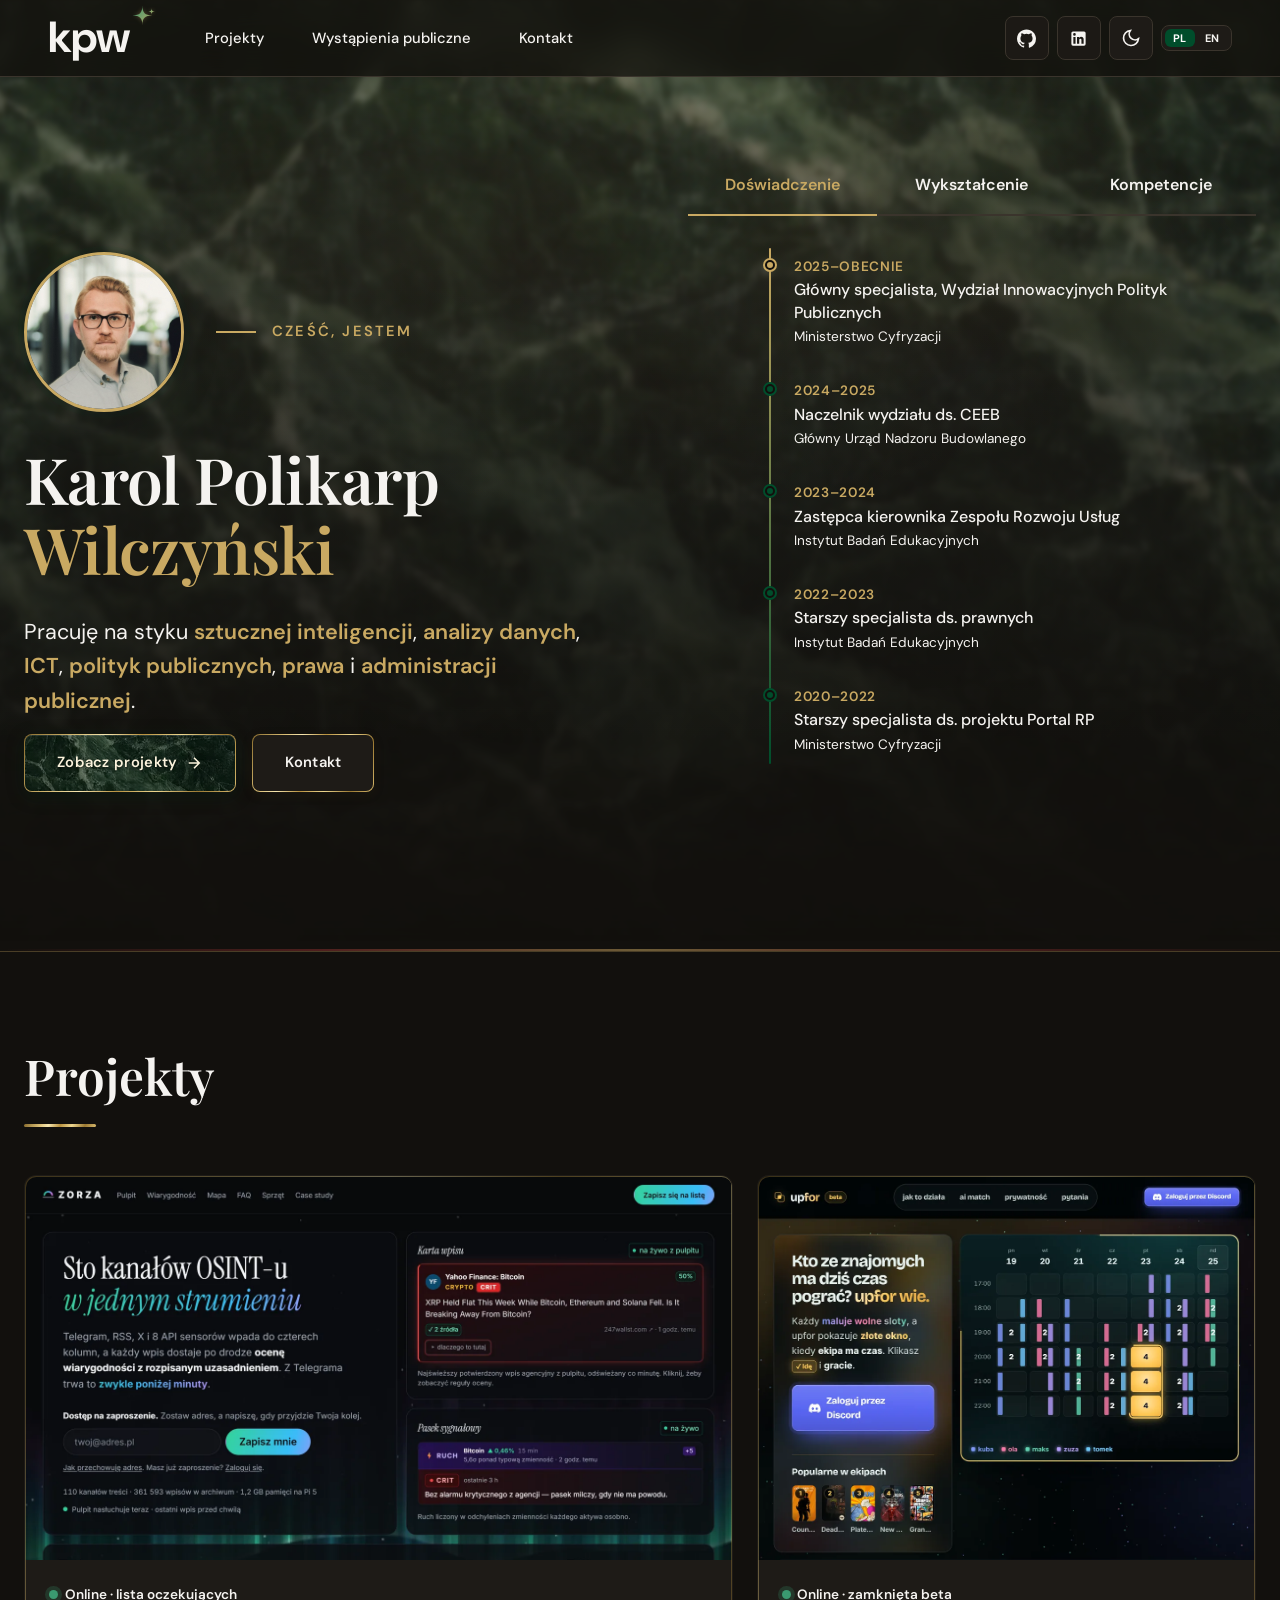
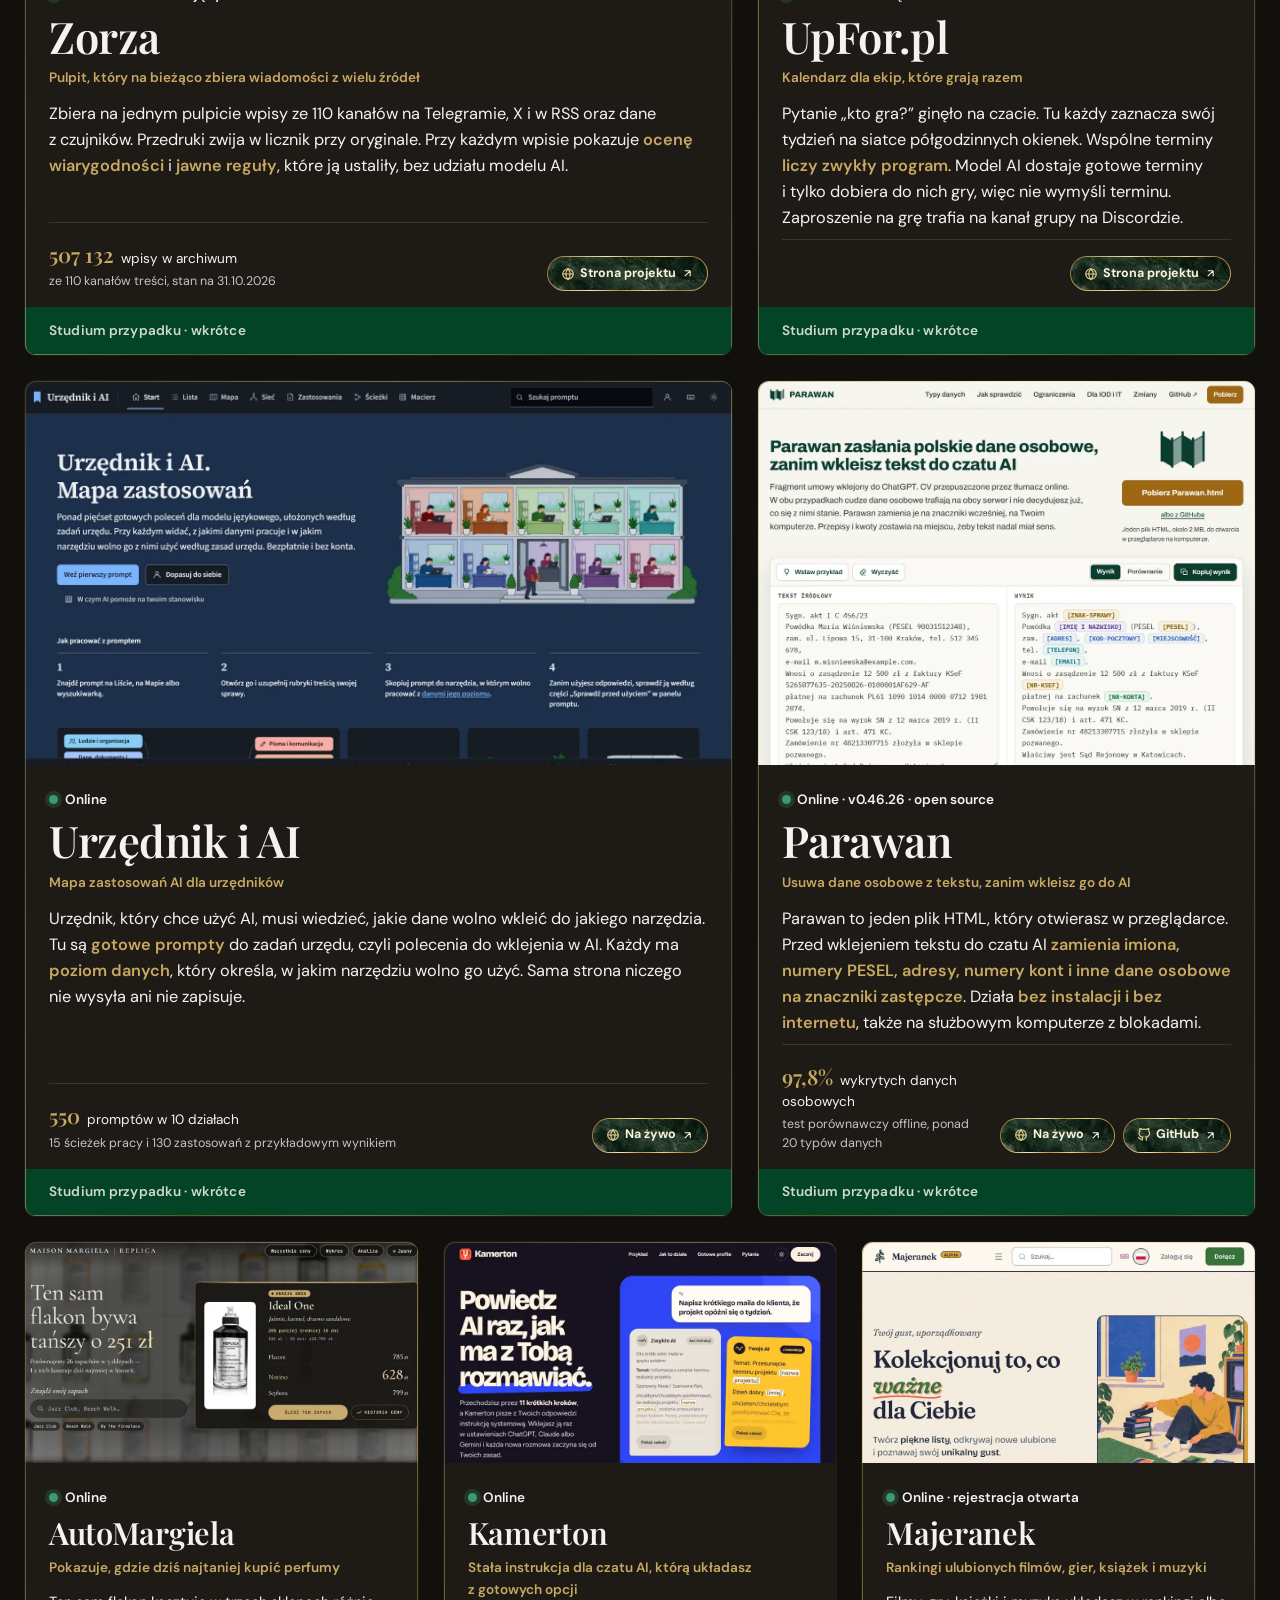
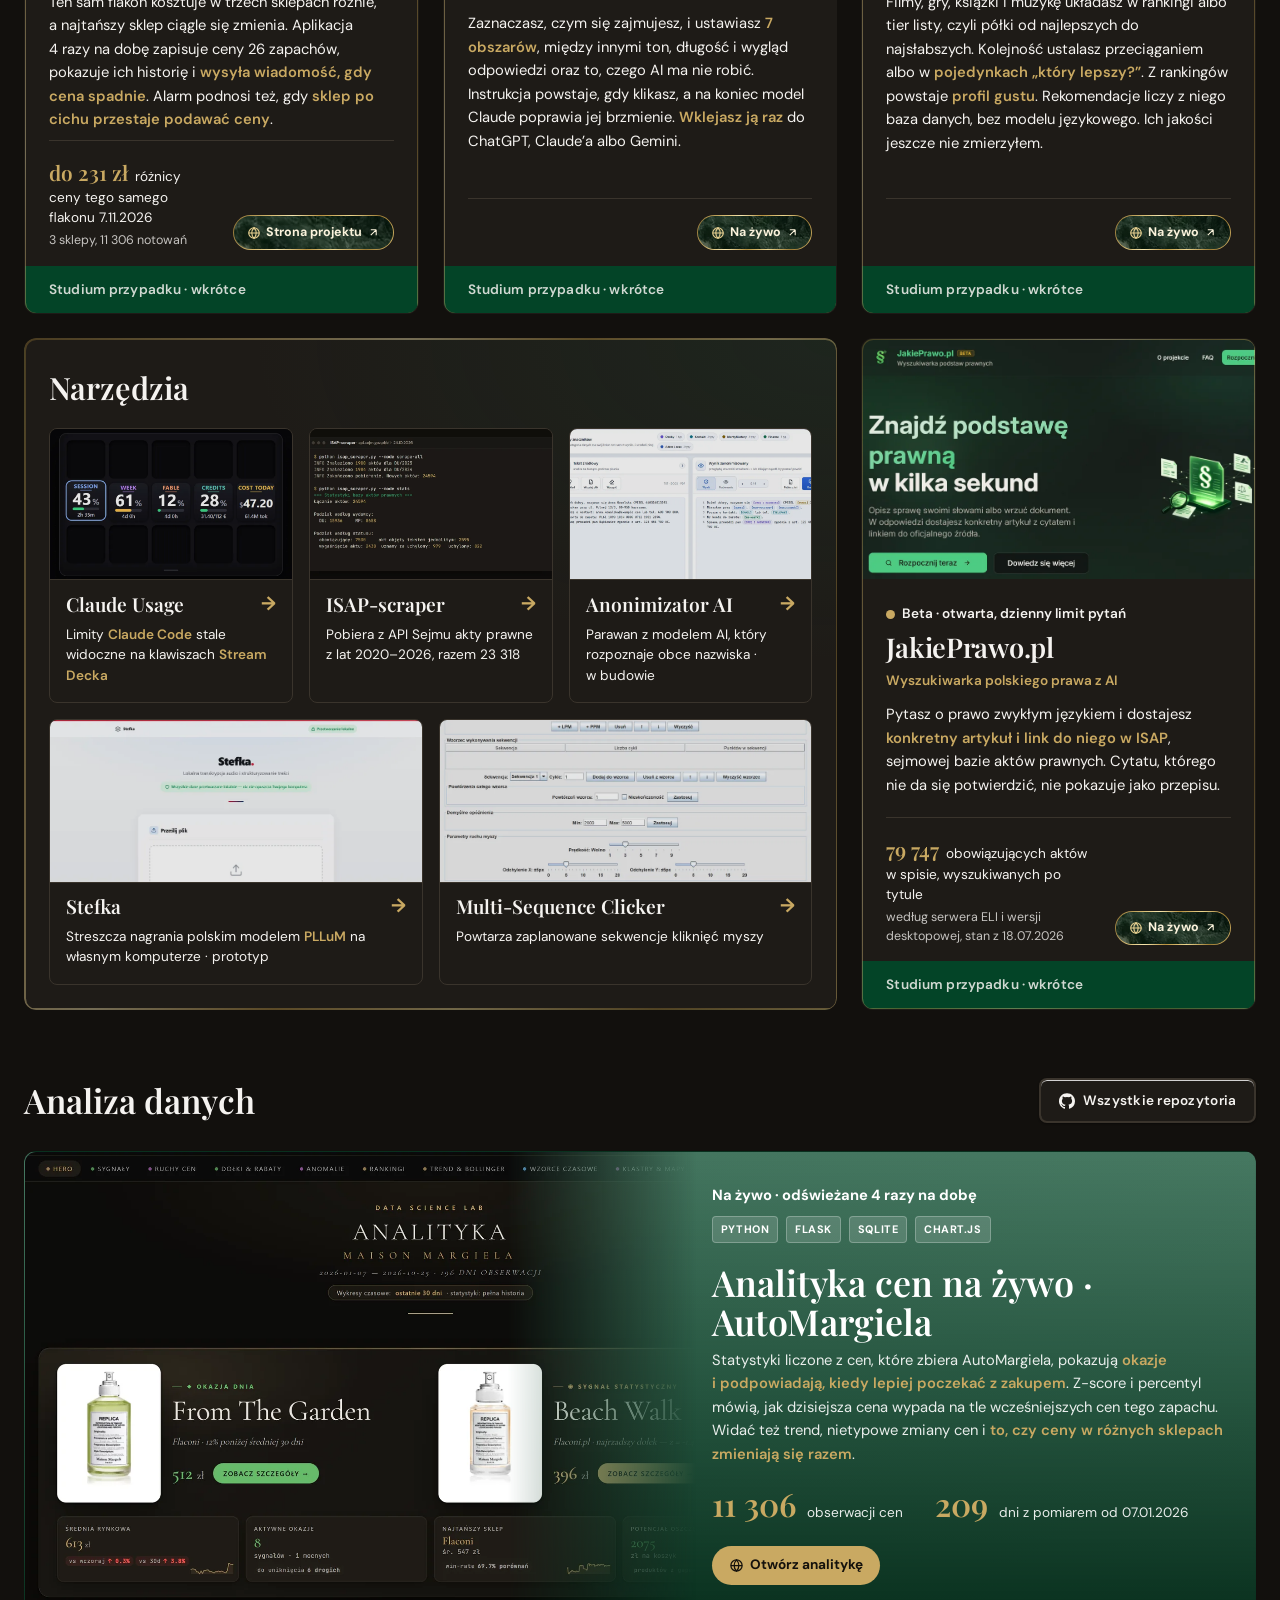
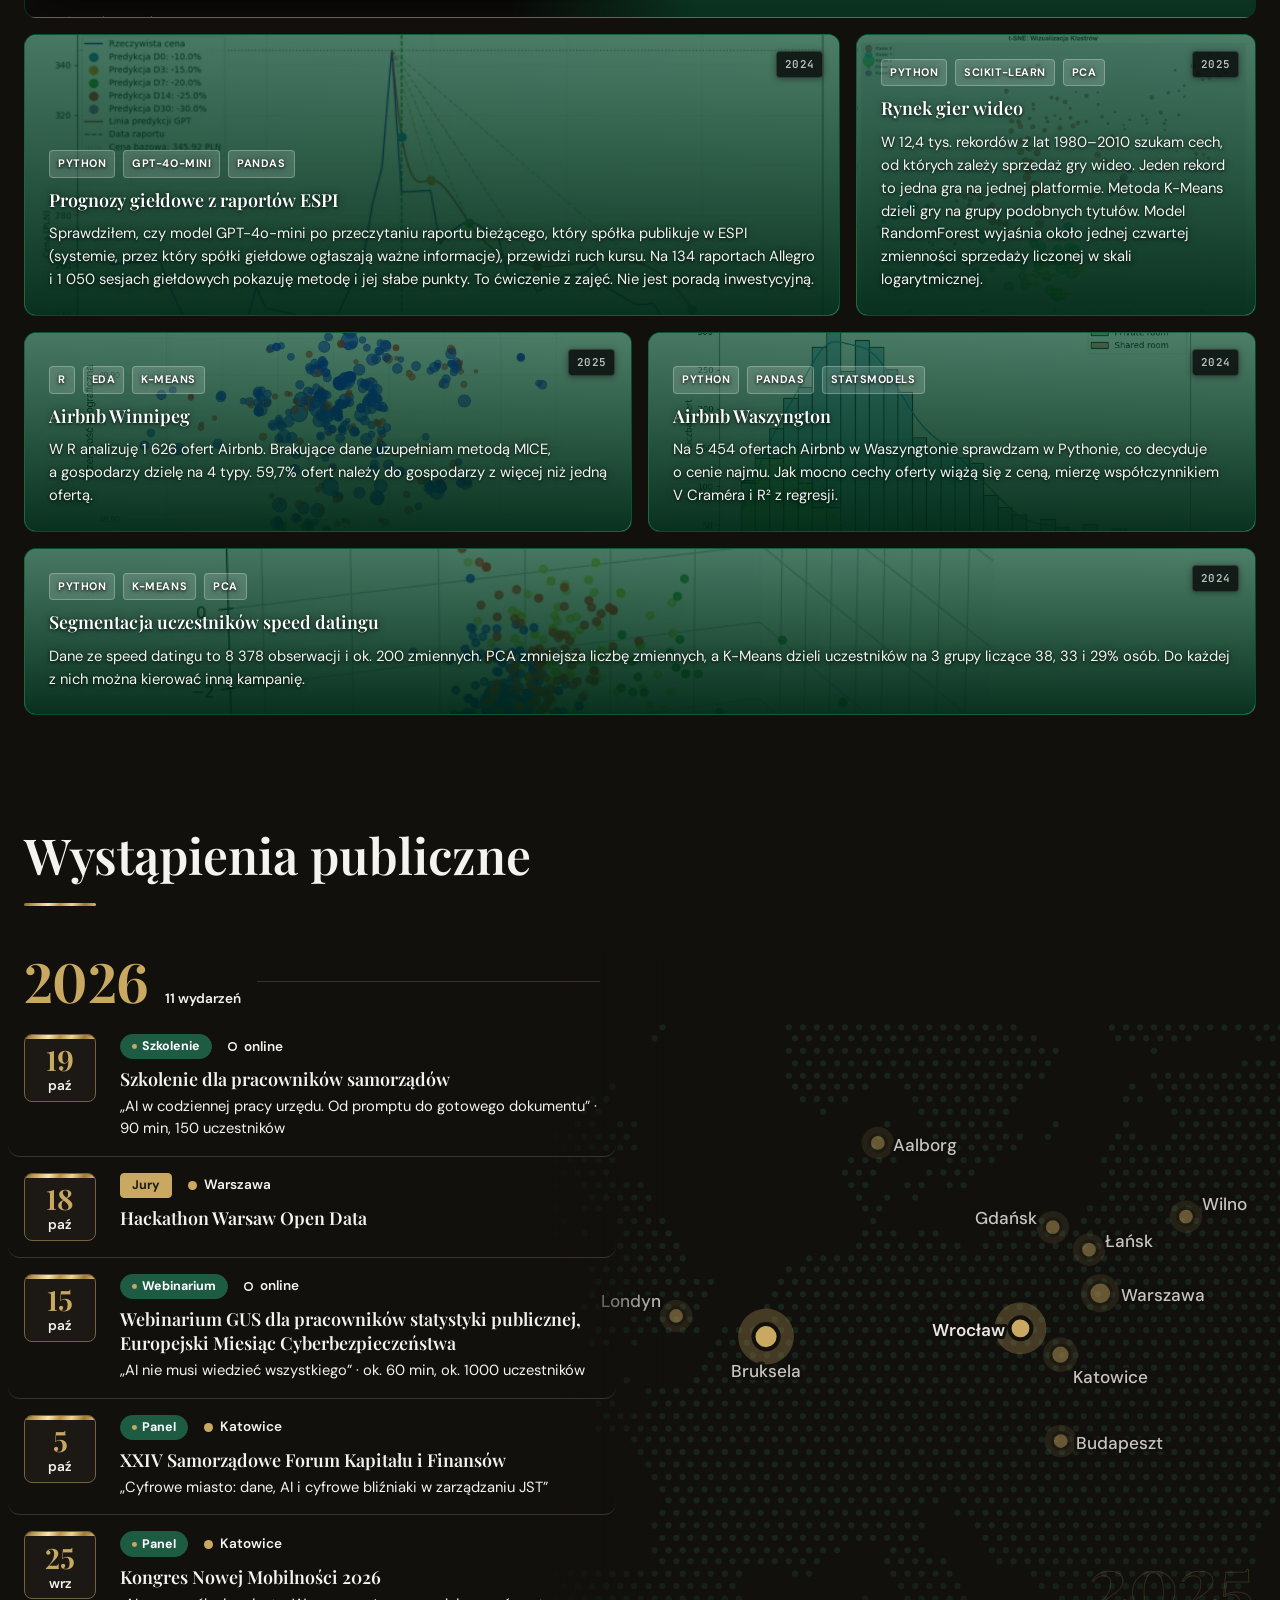
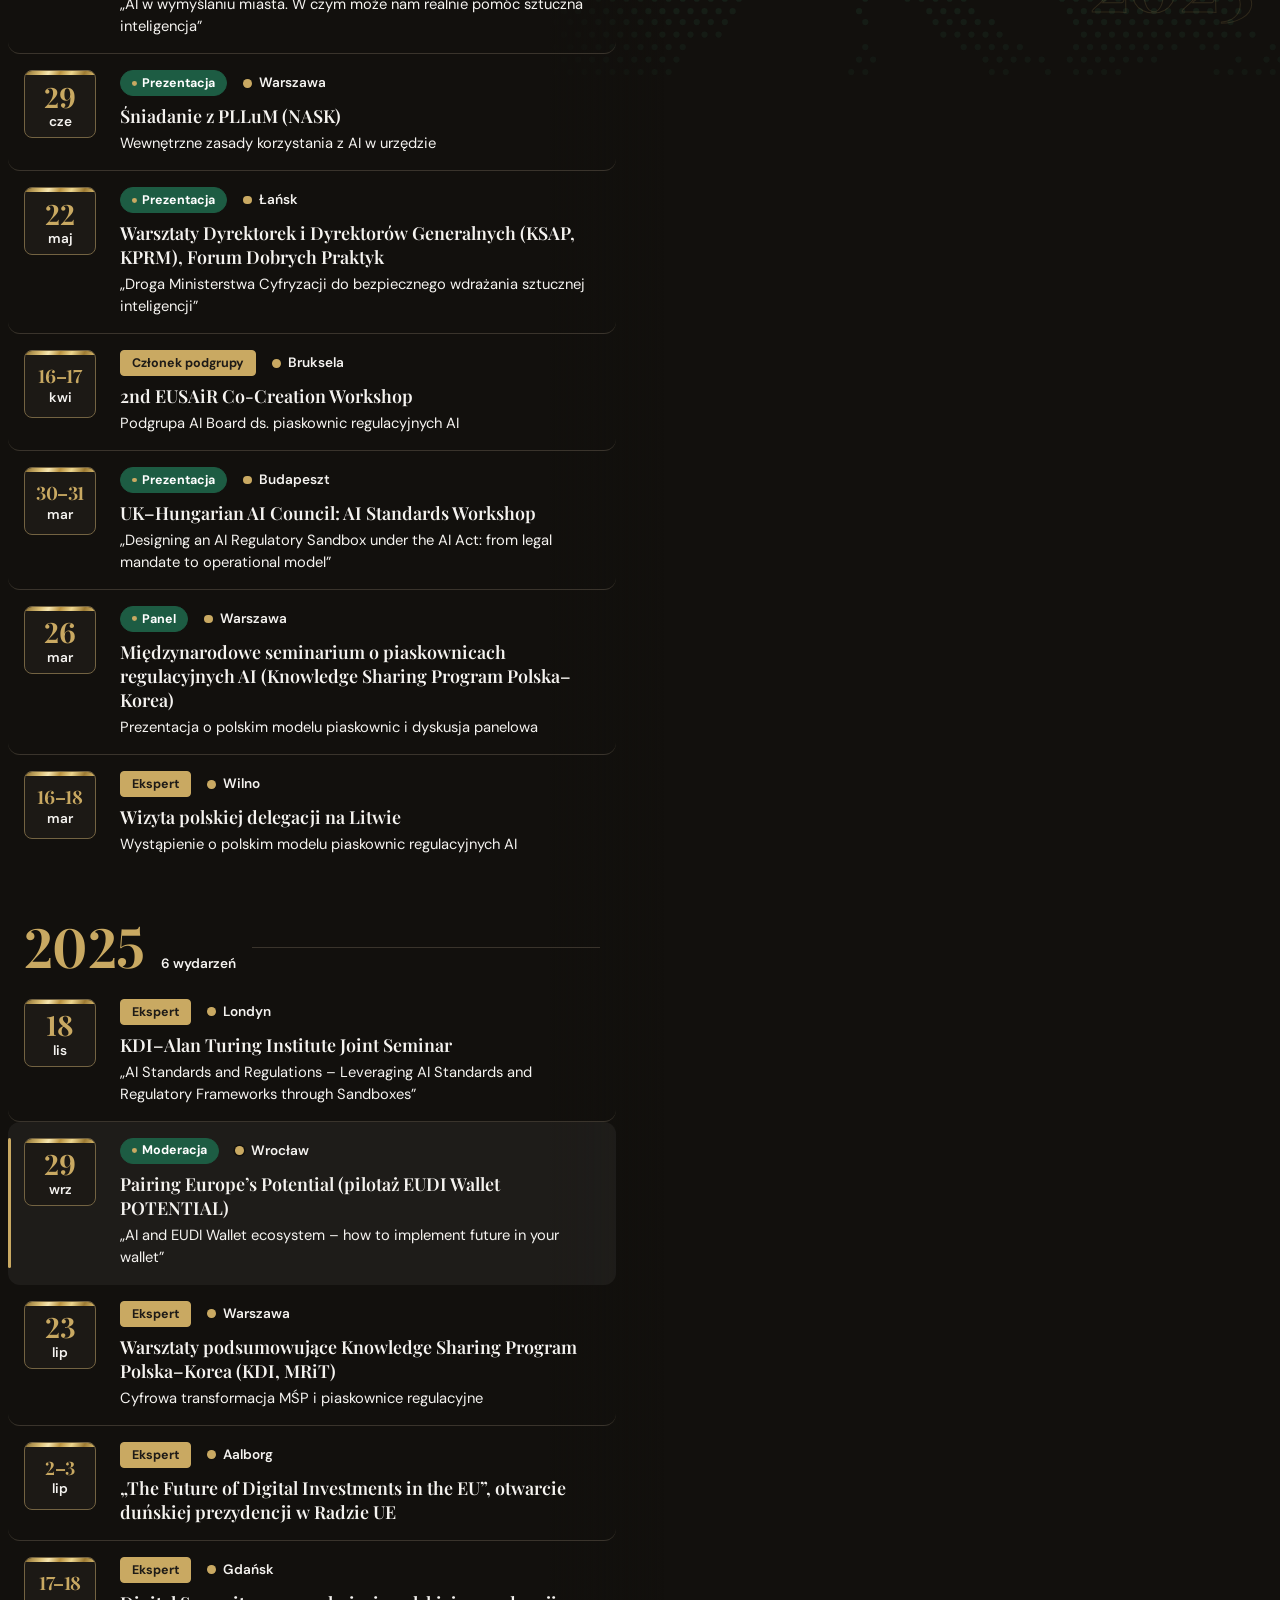
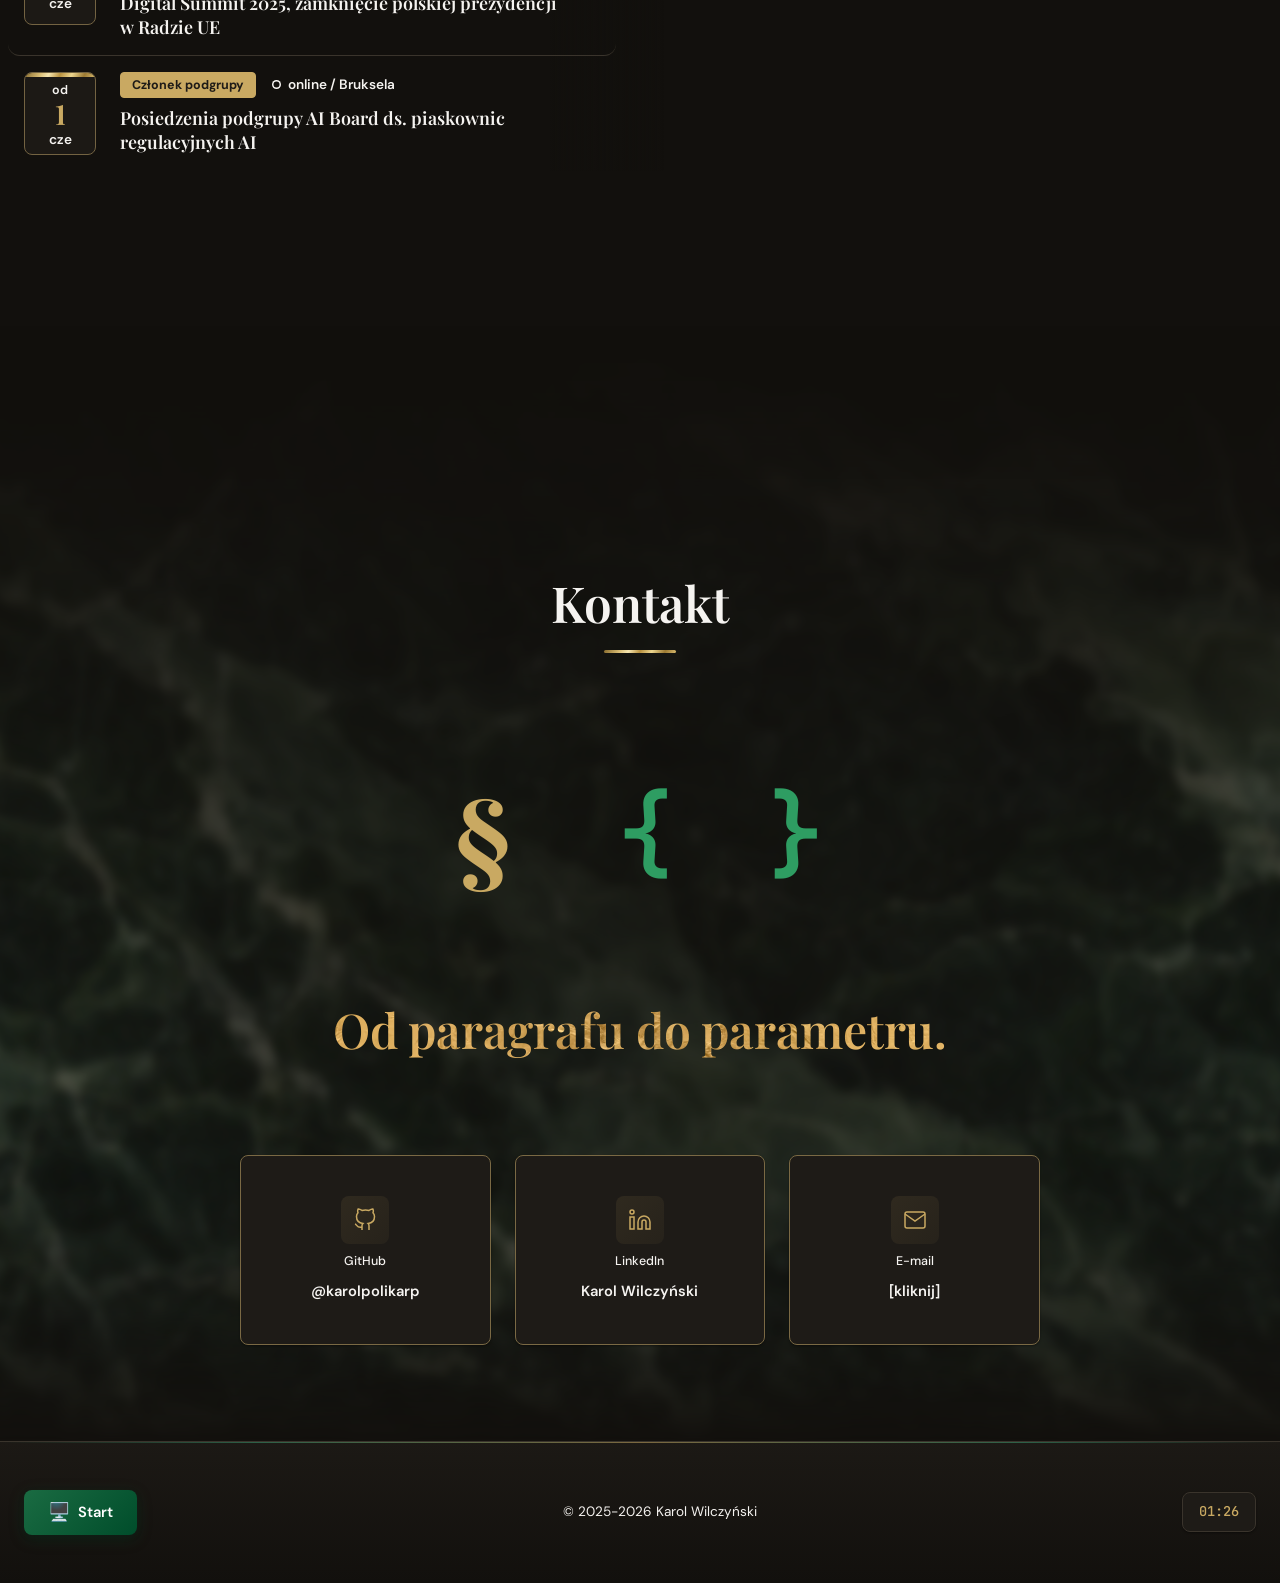
==== index.html @ 22917918 "feat(site): wariant Gmach 1 — Gmach z 28.10 przeniesiony na aktualną stronę; style.css?v=170 Co-Auth" ====
<!DOCTYPE html>
<html lang="pl" data-theme="dark">
<head>
    <meta charset="UTF-8">
    <meta name="viewport" content="width=device-width, initial-scale=1.0">
    <script>try{var t=localStorage.getItem('theme');if(t){document.documentElement.setAttribute('data-theme',t);}}catch(e){}</script>
    <title data-en="Karol Polikarp Wilczyński | AI, law and public administration">Karol Polikarp Wilczyński | AI, prawo i administracja publiczna</title>
    <meta name="description" content="Pracuję na styku AI, prawa i administracji publicznej. Buduję też narzędzia, np. wyszukiwarkę prawa z AI i Parawan, który usuwa dane osobowe z tekstu." data-en-content="I work where AI, law and public administration meet. I also build tools, such as a Polish law finder with AI and Parawan, which removes personal data from text.">

    <!-- SEO Meta Tags -->
    <meta name="author" content="Karol Polikarp Wilczyński">
    <meta name="keywords" content="AI Act, Python, Claude API, prawo, sztuczna inteligencja, piaskownice regulacyjne, administracja publiczna, technologia">
    <meta name="robots" content="index, follow, max-image-preview:large, max-snippet:-1, max-video-preview:-1">
    <link rel="canonical" href="https://karolwilczynski.com/">

    <!-- Open Graph / Facebook -->
    <meta property="og:type" content="website">
    <meta property="og:site_name" content="Karol Polikarp Wilczyński">
    <meta property="og:url" content="https://karolwilczynski.com/">
    <meta property="og:title" content="Karol Polikarp Wilczyński | AI, prawo i administracja publiczna">
    <meta property="og:description" content="Pracuję na styku AI, prawa i administracji publicznej. Buduję też narzędzia, np. wyszukiwarkę prawa z AI i Parawan, który usuwa dane osobowe z tekstu.">
    <meta property="og:image" content="https://karolwilczynski.com/assets/images/brand/og-card.jpg?v=2">
    <meta property="og:image:width" content="1200">
    <meta property="og:image:height" content="630">
    <meta property="og:image:alt" content="Karol Polikarp Wilczyński: AI, prawo i administracja publiczna">
    <meta property="og:locale" content="pl_PL">
    <meta property="og:locale:alternate" content="en_US">

    <!-- Twitter Card -->
    <meta name="twitter:card" content="summary_large_image">
    <meta name="twitter:url" content="https://karolwilczynski.com/">
    <meta name="twitter:title" content="Karol Polikarp Wilczyński | AI, prawo i administracja publiczna">
    <meta name="twitter:description" content="Pracuję na styku AI, prawa i administracji publicznej. Buduję też narzędzia, np. wyszukiwarkę prawa z AI i Parawan, który usuwa dane osobowe z tekstu.">
    <meta name="twitter:image" content="https://karolwilczynski.com/assets/images/brand/og-card.jpg?v=2">
    <meta name="twitter:image:alt" content="Karol Polikarp Wilczyński: AI, prawo i administracja publiczna">

    <!-- Favicon -->
    <link rel="icon" type="image/svg+xml" href="favicon.svg?v=3">
    <link rel="icon" type="image/png" sizes="32x32" href="favicon-32.png?v=3">
    <link rel="icon" type="image/png" sizes="16x16" href="favicon-16.png?v=3">
    <link rel="icon" href="favicon.ico?v=3" sizes="any">
    <link rel="apple-touch-icon" href="apple-touch-icon.png?v=3">
    <link rel="manifest" href="/manifest.webmanifest">

    <!-- Theme Color -->
    <meta name="theme-color" content="#004d2b">

    <!-- Privacy: trim referrer sent to external links (defense-in-depth) -->
    <meta name="referrer" content="strict-origin-when-cross-origin">

    <!-- Structured Data (JSON-LD) -->
    <script type="application/ld+json">
    {
        "@context": "https://schema.org",
        "@graph": [
            {
                "@type": "Person",
                "@id": "https://karolwilczynski.com/#person",
                "name": "Karol Polikarp Wilczyński",
                "url": "https://karolwilczynski.com",
                "image": "https://karolwilczynski.com/assets/images/karol-photo.jpg",
                "jobTitle": "Chief Specialist, Innovative Public Policies Division",
                "worksFor": {
                    "@type": "Organization",
                    "name": "Ministerstwo Cyfryzacji",
                    "url": "https://www.gov.pl/web/cyfryzacja"
                },
                "address": {
                    "@type": "PostalAddress",
                    "addressLocality": "Warszawa",
                    "addressCountry": "PL"
                },
                "nationality": { "@type": "Country", "name": "PL" },
                "knowsLanguage": ["pl", "en"],
                "knowsAbout": ["AI Act", "Python", "Artificial Intelligence", "Public Policy", "Public Administration", "Regulatory Sandboxes", "Legal Tech", "Data Anonymization"],
                "alumniOf": [
                    { "@type": "CollegeOrUniversity", "name": "Uniwersytet Warszawski", "url": "https://www.uw.edu.pl" },
                    { "@type": "CollegeOrUniversity", "name": "Polsko-Japońska Akademia Technik Komputerowych", "url": "https://www.pja.edu.pl" },
                    { "@type": "CollegeOrUniversity", "name": "Szkoła Główna Handlowa w Warszawie", "url": "https://www.sgh.waw.pl" }
                ],
                "sameAs": [
                    "https://www.linkedin.com/in/karolpwilczynski/",
                    "https://github.com/karolpolikarp"
                ]
            },
            {
                "@type": "WebSite",
                "@id": "https://karolwilczynski.com/#website",
                "url": "https://karolwilczynski.com/",
                "name": "Karol Polikarp Wilczyński",
                "description": "Pracuję na styku AI, prawa i administracji publicznej. Buduję też narzędzia, np. wyszukiwarkę prawa z AI i Parawan, który usuwa dane osobowe z tekstu.",
                "inLanguage": ["pl-PL", "en"],
                "publisher": { "@id": "https://karolwilczynski.com/#person" }
            },
            {
                "@type": "ProfilePage",
                "@id": "https://karolwilczynski.com/#webpage",
                "url": "https://karolwilczynski.com/",
                "name": "Karol Polikarp Wilczyński",
                "inLanguage": ["pl-PL", "en"],
                "isPartOf": { "@id": "https://karolwilczynski.com/#website" },
                "about": { "@id": "https://karolwilczynski.com/#person" },
                "mainEntity": { "@id": "https://karolwilczynski.com/#person" }
            }
        ]
    }
    </script>

    <!-- Fonts - async loading for faster first paint -->
    <link rel="preconnect" href="https://fonts.googleapis.com">
    <link rel="preconnect" href="https://fonts.gstatic.com" crossorigin>
    <link rel="preload" as="style" href="https://fonts.googleapis.com/css2?family=Playfair+Display:wght@400;600;700&family=DM+Sans:wght@400;500;600;700&family=JetBrains+Mono:wght@400;500;600&display=swap">
    <link href="https://fonts.googleapis.com/css2?family=Playfair+Display:wght@400;600;700&family=DM+Sans:wght@400;500;600;700&family=JetBrains+Mono:wght@400;500;600&display=swap" rel="stylesheet" media="print" onload="this.media='all'">
    <noscript><link href="https://fonts.googleapis.com/css2?family=Playfair+Display:wght@400;600;700&family=DM+Sans:wght@400;500;600;700&family=JetBrains+Mono:wght@400;500;600&display=swap" rel="stylesheet"></noscript>
    <link rel="stylesheet" href="style.css?v=170">
</head>
<body>
    <!-- Skip to main content link for accessibility -->
    <a href="#hero" class="skip-link">Przejdź do treści</a>


    <nav class="nav" aria-label="Główna nawigacja" data-en-aria="Main navigation">
        <div class="nav-container">
            <a href="#" class="nav-logo">
                <span class="logo-main">kpw<span class="logo-sparkle" aria-hidden="true"><svg viewBox="0 0 24 24" width="22" height="22" fill="none"><defs><linearGradient id="kpwSpark" x1="2" y1="2" x2="22" y2="22" gradientUnits="userSpaceOnUse"><stop class="kpw-stop-a" offset="0"/><stop class="kpw-stop-b" offset="1"/></linearGradient></defs><path class="logo-spark logo-spark-lg" d="M10.5 1.4C10.5 8.1 8.1 10.5 1.4 10.5C8.1 10.5 10.5 12.9 10.5 19.6C10.5 12.9 12.9 10.5 19.6 10.5C12.9 10.5 10.5 8.1 10.5 1.4Z"/><path class="logo-spark logo-spark-sm" d="M19 4C19 6.2 18.2 7 16 7C18.2 7 19 7.8 19 10C19 7.8 19.8 7 22 7C19.8 7 19 6.2 19 4Z"/></svg></span></span>
            </a>
            <ul class="nav-links" id="navLinks">
                <li><a href="#projekty">Projekty</a></li>
                <li><a href="#wystapienia" data-en="Public talks">Wystąpienia publiczne</a></li>
                <li><a href="#kontakt">Kontakt</a></li>
            </ul>
            <div class="nav-social">
                <a href="https://github.com/karolpolikarp" target="_blank" rel="noopener" class="nav-social-link" aria-label="GitHub">
                    <svg viewBox="0 0 24 24" width="19" height="19" fill="currentColor" aria-hidden="true"><path d="M12 .5C5.37.5 0 5.78 0 12.29c0 5.2 3.44 9.6 8.21 11.16.6.11.82-.25.82-.56 0-.28-.01-1.02-.02-2-3.34.71-4.04-1.58-4.04-1.58-.55-1.36-1.34-1.73-1.34-1.73-1.09-.73.08-.72.08-.72 1.2.08 1.84 1.21 1.84 1.21 1.07 1.8 2.81 1.28 3.5.98.11-.76.42-1.28.76-1.57-2.67-.3-5.47-1.31-5.47-5.84 0-1.29.47-2.34 1.24-3.17-.13-.3-.54-1.52.12-3.17 0 0 1.01-.32 3.3 1.21a11.6 11.6 0 0 1 6 0c2.29-1.53 3.3-1.21 3.3-1.21.66 1.65.25 2.87.12 3.17.77.83 1.24 1.88 1.24 3.17 0 4.54-2.81 5.54-5.49 5.83.43.37.81 1.1.81 2.22 0 1.6-.01 2.89-.01 3.28 0 .31.21.68.83.56A12.3 12.3 0 0 0 24 12.29C24 5.78 18.63.5 12 .5Z"/></svg>
                </a>
                <a href="https://linkedin.com/in/karolpwilczynski" target="_blank" rel="noopener" class="nav-social-link" aria-label="LinkedIn">
                    <svg viewBox="0 0 24 24" width="19" height="19" fill="currentColor" aria-hidden="true"><path d="M19 3a2 2 0 0 1 2 2v14a2 2 0 0 1-2 2H5a2 2 0 0 1-2-2V5a2 2 0 0 1 2-2h14m-.5 15.5v-5.3a3.26 3.26 0 0 0-3.26-3.26c-.85 0-1.84.52-2.32 1.3v-1.11h-2.79v8.37h2.79v-4.93c0-.77.62-1.4 1.39-1.4a1.4 1.4 0 0 1 1.4 1.4v4.93h2.78M6.88 8.56a1.68 1.68 0 0 0 1.68-1.68 1.68 1.68 0 0 0-1.68-1.69 1.69 1.69 0 0 0-1.69 1.69 1.68 1.68 0 0 0 1.69 1.68m1.39 9.94v-8.37H5.5v8.37h2.77z"/></svg>
                </a>
            </div>
            <button type="button" class="theme-toggle" id="themeToggle" aria-label="Przełącz motyw jasny/ciemny" data-en-aria="Toggle light/dark theme">
                <svg class="sun-icon" viewBox="0 0 24 24" fill="none" stroke="currentColor" stroke-width="2">
                    <circle cx="12" cy="12" r="5"/>
                    <line x1="12" y1="1" x2="12" y2="3"/>
                    <line x1="12" y1="21" x2="12" y2="23"/>
                    <line x1="4.22" y1="4.22" x2="5.64" y2="5.64"/>
                    <line x1="18.36" y1="18.36" x2="19.78" y2="19.78"/>
                    <line x1="1" y1="12" x2="3" y2="12"/>
                    <line x1="21" y1="12" x2="23" y2="12"/>
                    <line x1="4.22" y1="19.78" x2="5.64" y2="18.36"/>
                    <line x1="18.36" y1="5.64" x2="19.78" y2="4.22"/>
                </svg>
                <svg class="moon-icon" viewBox="0 0 24 24" fill="none" stroke="currentColor" stroke-width="2">
                    <path d="M21 12.79A9 9 0 1 1 11.21 3 7 7 0 0 0 21 12.79z"/>
                </svg>
            </button>
            <button type="button" class="lang-toggle" id="langToggle" aria-label="PL EN: switch to English">
                <span class="lang-label lang-pl">PL</span>
                <span class="lang-label lang-en">EN</span>
            </button>
            <button type="button" class="nav-toggle" aria-label="Menu" aria-expanded="false" aria-controls="navLinks">
                <span></span>
                <span></span>
            </button>
        </div>
        <div class="scroll-progress" aria-hidden="true"><span class="scroll-progress-bar"></span></div>
    </nav>

    <main>
        <!-- Hero Section -->
        <section id="hero" class="hero">
            <div class="hero-bg-decoration">
                <canvas id="heroParticles" class="particles-canvas" aria-hidden="true"></canvas>
            </div>
            <div class="container">
                <div class="hero-content">
                    <div class="hero-intro">
                        <div class="hero-avatar"><img src="assets/images/karol-photo.jpg" alt="Karol Polikarp Wilczyński" width="160" height="160" fetchpriority="high"></div>
                        <div class="hero-greeting">
                            <span class="greeting-line"></span>
                            <span class="greeting-text">Cześć, jestem</span>
                        </div>
                    </div>
                    <h1 class="hero-title">Karol Polikarp <span class="hero-surname">Wilczyński</span></h1>
                    <p class="hero-subtitle" data-en-html="I work at the intersection of &lt;span class=&quot;accent&quot;&gt;artificial intelligence&lt;/span&gt;, &lt;span class=&quot;accent&quot;&gt;data analysis&lt;/span&gt;, &lt;span class=&quot;accent&quot;&gt;ICT&lt;/span&gt;, &lt;span class=&quot;accent&quot;&gt;public policy&lt;/span&gt;, &lt;span class=&quot;accent&quot;&gt;law&lt;/span&gt; and &lt;span class=&quot;accent&quot;&gt;public administration&lt;/span&gt;.">
                        Pracuję na styku <span class="accent">sztucznej inteligencji</span>, <span class="accent">analizy danych</span>, <span class="accent">ICT</span>,
                        <span class="accent">polityk publicznych</span>, <span class="accent">prawa</span> i&nbsp;<span class="accent">administracji publicznej</span>.
                    </p>

                    <div class="hero-cta">
                        <a href="#projekty" class="btn btn-primary">
                            <span>Zobacz projekty</span>
                            <svg viewBox="0 0 24 24" fill="none" stroke="currentColor" stroke-width="2" width="18" height="18">
                                <path d="M5 12h14M12 5l7 7-7 7"/>
                            </svg>
                        </a>
                        <div class="hero-cta-actions">
                        <a href="#kontakt" class="btn btn-secondary">Kontakt</a>
                        <a href="https://github.com/karolpolikarp" target="_blank" rel="noopener" class="hero-social-link" aria-label="GitHub">
                            <svg viewBox="0 0 24 24" width="20" height="20" fill="currentColor" aria-hidden="true"><path d="M12 .5C5.37.5 0 5.78 0 12.29c0 5.2 3.44 9.6 8.21 11.16.6.11.82-.25.82-.56 0-.28-.01-1.02-.02-2-3.34.71-4.04-1.58-4.04-1.58-.55-1.36-1.34-1.73-1.34-1.73-1.09-.73.08-.72.08-.72 1.2.08 1.84 1.21 1.84 1.21 1.07 1.8 2.81 1.28 3.5.98.11-.76.42-1.28.76-1.57-2.67-.3-5.47-1.31-5.47-5.84 0-1.29.47-2.34 1.24-3.17-.13-.3-.54-1.52.12-3.17 0 0 1.01-.32 3.3 1.21a11.6 11.6 0 0 1 6 0c2.29-1.53 3.3-1.21 3.3-1.21.66 1.65.25 2.87.12 3.17.77.83 1.24 1.88 1.24 3.17 0 4.54-2.81 5.54-5.49 5.83.43.37.81 1.1.81 2.22 0 1.6-.01 2.89-.01 3.28 0 .31.21.68.83.56A12.3 12.3 0 0 0 24 12.29C24 5.78 18.63.5 12 .5Z"/></svg>
                        </a>
                        <a href="https://linkedin.com/in/karolpwilczynski" target="_blank" rel="noopener" class="hero-social-link" aria-label="LinkedIn">
                            <svg viewBox="0 0 24 24" width="20" height="20" fill="currentColor" aria-hidden="true"><path d="M19 3a2 2 0 0 1 2 2v14a2 2 0 0 1-2 2H5a2 2 0 0 1-2-2V5a2 2 0 0 1 2-2h14m-.5 15.5v-5.3a3.26 3.26 0 0 0-3.26-3.26c-.85 0-1.84.52-2.32 1.3v-1.11h-2.79v8.37h2.79v-4.93c0-.77.62-1.4 1.39-1.4a1.4 1.4 0 0 1 1.4 1.4v4.93h2.78M6.88 8.56a1.68 1.68 0 0 0 1.68-1.68 1.68 1.68 0 0 0-1.68-1.69 1.69 1.69 0 0 0-1.69 1.69 1.68 1.68 0 0 0 1.69 1.68m1.39 9.94v-8.37H5.5v8.37h2.77z"/></svg>
                        </a>
                        </div>
                    </div>
                </div>
                <div class="hero-visual">
                    <div class="hero-tabs-container">
                        <div class="hero-tabs" role="tablist">
                            <button type="button" id="tab-employment" class="hero-tab active" data-tab="employment" role="tab" aria-selected="true" aria-controls="panel-employment">Doświadczenie</button>
                            <button type="button" id="tab-education" class="hero-tab" data-tab="education" role="tab" aria-selected="false" aria-controls="panel-education">Wykształcenie</button>
                            <button type="button" id="tab-skills" class="hero-tab" data-tab="skills" role="tab" aria-selected="false" aria-controls="panel-skills">Kompetencje</button>
                        </div>
                        <div class="hero-tab-panels">
                            <div class="hero-tab-panel active" id="panel-employment" role="tabpanel" aria-labelledby="tab-employment" tabindex="0">
                                <ul class="employment-list">
                                    <li>
                                        <div class="emp-timeline-marker"></div>
                                        <div class="emp-content">
                                            <span class="emp-date">2025–obecnie</span>
                                            <span class="emp-title">Główny specjalista, Wydział Innowacyjnych Polityk Publicznych</span>
                                            <span class="emp-company">Ministerstwo Cyfryzacji</span>
                                        </div>
                                    </li>
                                    <li>
                                        <div class="emp-timeline-marker"></div>
                                        <div class="emp-content">
                                            <span class="emp-date">2024–2025</span>
                                            <span class="emp-title">Naczelnik wydziału ds. CEEB</span>
                                            <span class="emp-company">Główny Urząd Nadzoru Budowlanego</span>
                                        </div>
                                    </li>
                                    <li>
                                        <div class="emp-timeline-marker"></div>
                                        <div class="emp-content">
                                            <span class="emp-date">2023–2024</span>
                                            <span class="emp-title">Zastępca kierownika Zespołu Rozwoju Usług</span>
                                            <span class="emp-company">Instytut Badań Edukacyjnych</span>
                                        </div>
                                    </li>
                                    <li>
                                        <div class="emp-timeline-marker"></div>
                                        <div class="emp-content">
                                            <span class="emp-date">2022–2023</span>
                                            <span class="emp-title">Starszy specjalista ds. prawnych</span>
                                            <span class="emp-company">Instytut Badań Edukacyjnych</span>
                                        </div>
                                    </li>
                                    <li>
                                        <div class="emp-timeline-marker"></div>
                                        <div class="emp-content">
                                            <span class="emp-date">2020–2022</span>
                                            <span class="emp-title">Starszy specjalista ds. projektu Portal RP</span>
                                            <span class="emp-company">Ministerstwo Cyfryzacji</span>
                                        </div>
                                    </li>
                                </ul>
                            </div>
                            <div class="hero-tab-panel" id="panel-education" role="tabpanel" aria-labelledby="tab-education" tabindex="0">
                                <ul class="education-list">
                                    <li>
                                        <div class="edu-timeline-marker"></div>
                                        <div class="edu-content">
                                            <span class="edu-date">2024–2025</span>
                                            <span class="edu-title">Big Data: inżynieria dużych zbiorów danych</span>
                                            <span class="edu-school">Polsko-Japońska Akademia Technik Komputerowych</span>
                                        </div>
                                    </li>
                                    <li>
                                        <div class="edu-timeline-marker"></div>
                                        <div class="edu-content">
                                            <span class="edu-date">2024–2025</span>
                                            <span class="edu-title">Sztuczna Inteligencja w Biznesie i Sektorze Publicznym</span>
                                            <span class="edu-school">Szkoła Główna Handlowa w Warszawie</span>
                                        </div>
                                    </li>
                                    <li>
                                        <div class="edu-timeline-marker"></div>
                                        <div class="edu-content">
                                            <span class="edu-date">2023–2024</span>
                                            <span class="edu-title">Programista Python sztucznej inteligencji</span>
                                            <span class="edu-school">Polsko-Japońska Akademia Technik Komputerowych</span>
                                        </div>
                                    </li>
                                    <li>
                                        <div class="edu-timeline-marker"></div>
                                        <div class="edu-content">
                                            <span class="edu-date">2022–2023</span>
                                            <span class="edu-title">Systemy informatyczne, aplikacje i bazy danych</span>
                                            <span class="edu-school">Polsko-Japońska Akademia Technik Komputerowych</span>
                                        </div>
                                    </li>
                                    <li>
                                        <div class="edu-timeline-marker"></div>
                                        <div class="edu-content">
                                            <span class="edu-date">2013–2018</span>
                                            <span class="edu-title">Prawo</span>
                                            <span class="edu-school">Uniwersytet Warszawski</span>
                                        </div>
                                    </li>
                                </ul>
                            </div>
                            <div class="hero-tab-panel" id="panel-skills" role="tabpanel" aria-labelledby="tab-skills" tabindex="0">
                                <div class="skills-rows">
                                    <div class="skills-row"><p class="skills-row-label" data-en="Law">Prawo</p><div class="skills-row-chips"><span class="k" data-en="AI Act">AI Act</span><span class="k" data-en="AI regulatory sandboxes">Piaskownice regulacyjne AI</span><span data-en="Public policy">Polityki publiczne</span><span data-en="GDPR">RODO</span><span data-en="Public procurement">Zamówienia publiczne</span><span data-en="Civil law">Prawo cywilne</span></div></div>
                                    <div class="skills-row"><p class="skills-row-label" data-en="AI &amp; data science">AI i data science</p><div class="skills-row-chips"><span class="k">AI Governance</span><span class="k">RAG</span><span class="k">Agentic AI</span><span>LLM</span><span>NLP</span><span>Deep Learning</span><span>ML</span><span class="k">Python</span><span>pandas</span><span>scikit-learn</span><span>Keras</span><span>TensorFlow</span><span class="k">Claude API</span><span>OpenAI API</span><span>MCP</span></div></div>
                                    <div class="skills-row"><p class="skills-row-label" data-en="Development">Programowanie</p><div class="skills-row-chips"><span class="k">React</span><span>Next.js</span><span class="k">TypeScript</span><span>Fastify</span><span>tRPC</span><span>Playwright</span><span>Supabase</span><span>Neon</span><span>SQL</span><span>Vercel</span><span>Cloudflare</span><span>Java</span></div></div>
                                    <div class="skills-row"><p class="skills-row-label" data-en="Certificates">Certyfikaty</p><ul class="skills-certs"><li>AI_devs 4: Builders</li><li>AI_devs 3: Agents</li><li>AI_devs 2</li><li>NVIDIA Deep Learning</li><li>Java Developer Plus</li><li>ITIL® 4 Foundation</li></ul></div>
                                </div>
                            </div>
                        </div>
                    </div>
                </div>
            </div>
        </section>

        <div class="section-divider"></div>

        <!-- Projects Section -->
        <section id="projekty" class="projects s1-section" aria-labelledby="projekty-heading">
            <div class="container">
                <header class="s1-head">
                    <h2 class="s1-title" id="projekty-heading" data-en="Projects">Projekty</h2>
                </header>
            </div>

            <!-- Gablota: every project once, the case study inside its tile -->
            <div class="gablota" id="studia">
                <div class="gablota-inner">

                    <div class="gablota-grid">

                        <article class="g-tile g-tile--xl g-zorza">
                            <a class="g-main" href="https://zorza.karolwilczynski.com" target="_blank" rel="noopener" aria-label="Zorza: strona projektu (nowa karta)" data-en-aria="Zorza: project site (new tab)"></a>
                            <div class="g-shot" data-video="assets/videos/zorza.mp4"><img src="assets/images/shots/zorza.webp" width="1440" height="810" alt="Zrzut ekranu: pulpit Zorzy" data-en-alt="Screenshot: the Zorza dashboard" loading="lazy"></div>
                            <div class="g-cap">
                                <p class="g-status g-status--live"><span class="g-status-dot" aria-hidden="true"></span><span data-en="Online · waitlist">Online · lista oczekujących</span></p>
                                <h4 class="g-name">Zorza</h4>
                                <p class="g-kind" data-en="A desk that collects news from many sources as it comes in">Pulpit, który na bieżąco zbiera wiadomości z&nbsp;wielu źródeł</p>
                                <p class="g-desc" data-en-html="It gathers posts from 110 channels on Telegram, X and RSS, plus sensor data, on one desk. Reposts fold into a counter next to the original. Every item shows &lt;strong class=&quot;g-hl&quot;&gt;a credibility score&lt;/strong&gt; and &lt;strong class=&quot;g-hl&quot;&gt;the open rules&lt;/strong&gt; that set it, without an AI model.">Zbiera na jednym pulpicie wpisy ze 110 kanałów na Telegramie, X i&nbsp;w&nbsp;RSS oraz dane z&nbsp;czujników. Przedruki zwija w&nbsp;licznik przy oryginale. Przy każdym wpisie pokazuje <strong class="g-hl">ocenę wiarygodności</strong> i&nbsp;<strong class="g-hl">jawne reguły</strong>, które ją ustaliły, bez udziału modelu AI.</p>
                                <div class="g-foot">
                                    <p class="g-num"><span class="g-num-v" data-en="507,132">507&nbsp;132</span> <span class="g-num-k" data-en="items in the archive">wpisy w&nbsp;archiwum</span> <span class="g-num-d" data-en="from 110 content channels, as of 31 Oct 2026">ze 110 kanałów treści, stan na 31.10.2026</span></p>
                                    <span class="g-links"><a class="g-ext" href="https://zorza.karolwilczynski.com" target="_blank" rel="noopener"><svg class="g-ext-ico" viewBox="0 0 24 24" fill="none" stroke="currentColor" stroke-width="2" aria-hidden="true"><circle cx="12" cy="12" r="9"/><path d="M3 12h18M12 3c2.5 2.6 3.8 5.6 3.8 9s-1.3 6.4-3.8 9c-2.5-2.6-3.8-5.6-3.8-9s1.3-6.4 3.8-9z"/></svg><span data-en="Project page">Strona projektu</span><svg viewBox="0 0 24 24" fill="none" stroke="currentColor" stroke-width="2" aria-hidden="true"><path d="M7 17L17 7M17 7H7M17 7V17"/></svg></a></span>
                                </div>
                            </div>
                            <span class="g-read g-read--soon"><span data-en="Case study · coming soon">Studium przypadku · wkrótce</span></span>
                        </article>
                        <article class="g-tile g-tile--xl g-upfor">
                            <a class="g-main" href="https://upfor.pl" target="_blank" rel="noopener" aria-label="UpFor.pl: strona projektu (nowa karta)" data-en-aria="UpFor.pl: project site (new tab)"></a>
                            <div class="g-shot" data-video="assets/videos/upfor.mp4"><img src="assets/images/shots/upfor.webp" width="1120" height="882" alt="Zrzut ekranu: UpFor.pl" data-en-alt="Screenshot: UpFor.pl" loading="lazy"></div>
                            <div class="g-cap">
                                <p class="g-status g-status--live"><span class="g-status-dot" aria-hidden="true"></span><span data-en="Online · closed beta">Online · zamknięta beta</span></p>
                                <h4 class="g-name">UpFor.pl</h4>
                                <p class="g-kind" data-en="A calendar for crews who play together">Kalendarz dla ekip, które grają razem</p>
                                <p class="g-desc" data-en-html="“Who’s playing?” got lost in the chat. Here everyone marks their week on a grid of half-hour slots. A simple program &lt;strong class=&quot;g-hl&quot;&gt;finds the times when everyone is free&lt;/strong&gt;. The AI model gets those times and only suggests games for them, so it cannot invent a time. The game invite is posted in the group’s Discord channel.">Pytanie „kto gra?” ginęło na czacie. Tu każdy zaznacza swój tydzień na siatce półgodzinnych okienek. Wspólne terminy <strong class="g-hl">liczy zwykły program</strong>. Model AI dostaje gotowe terminy i&nbsp;tylko dobiera do nich gry, więc nie wymyśli terminu. Zaproszenie na grę trafia na kanał grupy na Discordzie.</p>
                                <div class="g-foot">
                                    <span class="g-links"><a class="g-ext" href="https://upfor.pl" target="_blank" rel="noopener"><svg class="g-ext-ico" viewBox="0 0 24 24" fill="none" stroke="currentColor" stroke-width="2" aria-hidden="true"><circle cx="12" cy="12" r="9"/><path d="M3 12h18M12 3c2.5 2.6 3.8 5.6 3.8 9s-1.3 6.4-3.8 9c-2.5-2.6-3.8-5.6-3.8-9s1.3-6.4 3.8-9z"/></svg><span data-en="Project page">Strona projektu</span><svg viewBox="0 0 24 24" fill="none" stroke="currentColor" stroke-width="2" aria-hidden="true"><path d="M7 17L17 7M17 7H7M17 7V17"/></svg></a></span>
                                </div>
                            </div>
                            <span class="g-read g-read--soon"><span data-en="Case study · coming soon">Studium przypadku · wkrótce</span></span>
                        </article>
                        <article class="g-tile g-tile--xl g-urzednik">
                            <a class="g-main" href="https://promptyurzednika.karolwilczynski.com/" target="_blank" rel="noopener" aria-label="Urzędnik i AI: strona projektu (nowa karta)" data-en-aria="Civil Servant &amp; AI: project site (new tab)"></a>
                            <div class="g-shot" data-video="assets/videos/urzednik-i-ai.mp4"><img src="assets/images/shots/urzednik.webp" width="1440" height="810" alt="Zrzut ekranu: Urzędnik i AI, mapa zastosowań" data-en-alt="Screenshot: Civil Servant &amp; AI, the map of uses" loading="lazy"></div>
                            <div class="g-cap">
                                <p class="g-status g-status--live"><span class="g-status-dot" aria-hidden="true"></span><span data-en="Online">Online</span></p>
                                <h4 class="g-name" data-en="Civil Servant &amp; AI">Urzędnik i AI</h4>
                                <p class="g-kind" data-en="A map of AI uses for civil servants">Mapa zastosowań AI dla urzędników</p>
                                <p class="g-desc" data-en-html="A civil servant who wants to use AI has to know which data may go into which tool. Here are &lt;strong class=&quot;g-hl&quot;&gt;ready prompts&lt;/strong&gt; for office tasks, instructions to paste into an AI chat. Each has &lt;strong class=&quot;g-hl&quot;&gt;a data level&lt;/strong&gt; that says which tool it may be used in. The site itself sends and stores nothing.">Urzędnik, który chce użyć AI, musi wiedzieć, jakie dane wolno wkleić do jakiego narzędzia. Tu są <strong class="g-hl">gotowe prompty</strong> do zadań urzędu, czyli polecenia do wklejenia w&nbsp;AI. Każdy ma <strong class="g-hl">poziom danych</strong>, który określa, w&nbsp;jakim narzędziu wolno go użyć. Sama strona niczego nie wysyła ani nie zapisuje.</p>
                                <div class="g-foot">
                                    <p class="g-num"><span class="g-num-v" data-en="550">550</span> <span class="g-num-k" data-en="prompts in 10 departments">promptów w&nbsp;10 działach</span> <span class="g-num-d" data-en="15 work paths and 130 uses with a sample result">15 ścieżek pracy i&nbsp;130 zastosowań z&nbsp;przykładowym wynikiem</span></p>
                                    <span class="g-links"><a class="g-ext" href="https://promptyurzednika.karolwilczynski.com/" target="_blank" rel="noopener"><svg class="g-ext-ico" viewBox="0 0 24 24" fill="none" stroke="currentColor" stroke-width="2" aria-hidden="true"><circle cx="12" cy="12" r="9"/><path d="M3 12h18M12 3c2.5 2.6 3.8 5.6 3.8 9s-1.3 6.4-3.8 9c-2.5-2.6-3.8-5.6-3.8-9s1.3-6.4 3.8-9z"/></svg><span data-en="Live">Na żywo</span><svg viewBox="0 0 24 24" fill="none" stroke="currentColor" stroke-width="2" aria-hidden="true"><path d="M7 17L17 7M17 7H7M17 7V17"/></svg></a></span>
                                </div>
                            </div>
                            <span class="g-read g-read--soon"><span data-en="Case study · coming soon">Studium przypadku · wkrótce</span></span>
                        </article>
                        <article class="g-tile g-tile--xl g-parawan">
                            <a class="g-main" href="https://parawan.karolwilczynski.com/" target="_blank" rel="noopener" aria-label="Parawan: strona projektu (nowa karta)" data-en-aria="Parawan: project site (new tab)"></a>
                            <div class="g-shot" data-video="assets/videos/parawan.mp4"><img src="assets/images/shots/parawan.webp" width="1120" height="882" alt="Zrzut ekranu: Parawan" data-en-alt="Screenshot: Parawan" loading="lazy"></div>
                            <div class="g-cap">
                                <p class="g-status g-status--live"><span class="g-status-dot" aria-hidden="true"></span><span data-en="Online · v0.46.26 · open source">Online · v0.46.26 · open source</span></p>
                                <h4 class="g-name">Parawan</h4>
                                <p class="g-kind" data-en="Strips personal data from text before you paste it into AI">Usuwa dane osobowe z&nbsp;tekstu, zanim wkleisz go do AI</p>
                                <p class="g-desc" data-en-html="Parawan is a single HTML file that you open in a browser. Before the text goes into an AI chat, &lt;strong class=&quot;g-hl&quot;&gt;it swaps names, PESEL numbers, addresses, account numbers and other personal data for placeholders&lt;/strong&gt;. It works &lt;strong class=&quot;g-hl&quot;&gt;with no install and no internet&lt;/strong&gt;, even on a locked-down work computer.">Parawan to jeden plik HTML, który otwierasz w&nbsp;przeglądarce. Przed wklejeniem tekstu do czatu AI <strong class="g-hl">zamienia imiona, numery PESEL, adresy, numery kont i&nbsp;inne dane osobowe na znaczniki zastępcze</strong>. Działa <strong class="g-hl">bez instalacji i&nbsp;bez internetu</strong>, także na służbowym komputerze z&nbsp;blokadami.</p>
                                <div class="g-foot">
                                    <p class="g-num"><span class="g-num-v" data-en="97.8%">97,8%</span> <span class="g-num-k" data-en="of personal data caught">wykrytych danych osobowych</span> <span class="g-num-d" data-en="offline benchmark, over 20 data types">test porównawczy offline, ponad 20 typów danych</span></p>
                                    <span class="g-links"><a class="g-ext" href="https://parawan.karolwilczynski.com/" target="_blank" rel="noopener"><svg class="g-ext-ico" viewBox="0 0 24 24" fill="none" stroke="currentColor" stroke-width="2" aria-hidden="true"><circle cx="12" cy="12" r="9"/><path d="M3 12h18M12 3c2.5 2.6 3.8 5.6 3.8 9s-1.3 6.4-3.8 9c-2.5-2.6-3.8-5.6-3.8-9s1.3-6.4 3.8-9z"/></svg><span data-en="Live">Na żywo</span><svg viewBox="0 0 24 24" fill="none" stroke="currentColor" stroke-width="2" aria-hidden="true"><path d="M7 17L17 7M17 7H7M17 7V17"/></svg></a> <a class="g-ext" href="https://github.com/karolpolikarp/parawan" target="_blank" rel="noopener"><svg class="g-ext-ico" viewBox="0 0 24 24" fill="none" stroke="currentColor" stroke-width="2" aria-hidden="true"><path d="M9 19c-5 1.5-5-2.5-7-3m14 6v-3.87a3.37 3.37 0 0 0-.94-2.61c3.14-.35 6.44-1.54 6.44-7A5.44 5.44 0 0 0 20 4.77 5.07 5.07 0 0 0 19.91 1S18.73.65 16 2.48a13.38 13.38 0 0 0-7 0C6.27.65 5.09 1 5.09 1A5.07 5.07 0 0 0 5 4.77a5.44 5.44 0 0 0-1.5 3.78c0 5.42 3.3 6.61 6.44 7A3.37 3.37 0 0 0 9 18.13V22"/></svg><span>GitHub</span><svg viewBox="0 0 24 24" fill="none" stroke="currentColor" stroke-width="2" aria-hidden="true"><path d="M7 17L17 7M17 7H7M17 7V17"/></svg></a></span>
                                </div>
                            </div>
                            <span class="g-read g-read--soon"><span data-en="Case study · coming soon">Studium przypadku · wkrótce</span></span>
                        </article>
                        <article class="g-tile g-tile--m g-margiela">
                            <a class="g-main" href="https://replica.karolwilczynski.com" target="_blank" rel="noopener" aria-label="AutoMargiela: strona projektu (nowa karta)" data-en-aria="AutoMargiela: project site (new tab)"></a>
                            <div class="g-shot" data-video="assets/videos/automargiela.mp4"><img src="assets/images/shots/margiela.webp?v=2" width="1024" height="576" alt="Zrzut ekranu: AutoMargiela" data-en-alt="Screenshot: AutoMargiela" loading="lazy"></div>
                            <div class="g-cap">
                                <p class="g-status g-status--live"><span class="g-status-dot" aria-hidden="true"></span><span data-en="Online">Online</span></p>
                                <h4 class="g-name">AutoMargiela</h4>
                                <p class="g-kind" data-en="Shows where perfume is cheapest today">Pokazuje, gdzie dziś najtaniej kupić perfumy</p>
                                <p class="g-desc" data-en-html="The same bottle costs differently in three shops, and the cheapest shop keeps changing. The app records prices for 26 fragrances four times a day, shows their history and &lt;strong class=&quot;g-hl&quot;&gt;sends a message when the price drops&lt;/strong&gt;. It also raises an alarm when &lt;strong class=&quot;g-hl&quot;&gt;a shop quietly stops supplying prices&lt;/strong&gt;.">Ten sam flakon kosztuje w&nbsp;trzech sklepach różnie, a&nbsp;najtańszy sklep ciągle się zmienia. Aplikacja 4&nbsp;razy na dobę zapisuje ceny 26 zapachów, pokazuje ich historię i&nbsp;<strong class="g-hl">wysyła wiadomość, gdy cena spadnie</strong>. Alarm podnosi też, gdy <strong class="g-hl">sklep po cichu przestaje podawać ceny</strong>.</p>
                                <div class="g-foot">
                                    <p class="g-num"><span class="g-num-v" data-en="up to PLN 231">do 231&nbsp;zł</span> <span class="g-num-k" data-en="price gap for the same bottle on 7 Nov 2026">różnicy ceny tego samego flakonu 7.11.2026</span> <span class="g-num-d" data-en="3 shops, 11,306 price records">3&nbsp;sklepy, 11&nbsp;306 notowań</span></p>
                                    <span class="g-links"><a class="g-ext" href="https://replica.karolwilczynski.com" target="_blank" rel="noopener"><svg class="g-ext-ico" viewBox="0 0 24 24" fill="none" stroke="currentColor" stroke-width="2" aria-hidden="true"><circle cx="12" cy="12" r="9"/><path d="M3 12h18M12 3c2.5 2.6 3.8 5.6 3.8 9s-1.3 6.4-3.8 9c-2.5-2.6-3.8-5.6-3.8-9s1.3-6.4 3.8-9z"/></svg><span data-en="Project page">Strona projektu</span><svg viewBox="0 0 24 24" fill="none" stroke="currentColor" stroke-width="2" aria-hidden="true"><path d="M7 17L17 7M17 7H7M17 7V17"/></svg></a></span>
                                </div>
                            </div>
                            <span class="g-read g-read--soon"><span data-en="Case study · coming soon">Studium przypadku · wkrótce</span></span>
                        </article>
                        <article class="g-tile g-tile--m g-aigets">
                            <a class="g-main" href="https://kamerton.karolwilczynski.com" target="_blank" rel="noopener" aria-label="Kamerton: strona projektu (nowa karta)" data-en-aria="Kamerton: project site (new tab)"></a>
                            <div class="g-shot" data-video="assets/videos/aigets.mp4"><img src="assets/videos/aigets.webp" width="960" height="540" alt="Zrzut ekranu: strona główna Kamertona" data-en-alt="Screenshot: the Kamerton home page" loading="lazy"></div>
                            <div class="g-cap">
                                <p class="g-status g-status--live"><span class="g-status-dot" aria-hidden="true"></span><span data-en="Online">Online</span></p>
                                <h4 class="g-name">Kamerton</h4>
                                <p class="g-kind" data-en="Standing instructions for an AI chat that you put together from ready options">Stała instrukcja dla czatu AI, którą układasz z&nbsp;gotowych opcji</p>
                                <p class="g-desc" data-en-html="You mark what you do and set &lt;strong class=&quot;g-hl&quot;&gt;7 areas&lt;/strong&gt;, including tone, length, the look of the answers and what the AI must not do. The instruction takes shape as you click, and at the end the Claude model improves its wording. &lt;strong class=&quot;g-hl&quot;&gt;You paste it once&lt;/strong&gt; into ChatGPT, Claude or Gemini.">Zaznaczasz, czym się zajmujesz, i&nbsp;ustawiasz <strong class="g-hl">7 obszarów</strong>, między innymi ton, długość i&nbsp;wygląd odpowiedzi oraz to, czego AI ma nie robić. Instrukcja powstaje, gdy klikasz, a&nbsp;na koniec model Claude poprawia jej brzmienie. <strong class="g-hl">Wklejasz ją raz</strong> do ChatGPT, Claude’a albo Gemini.</p>
                                <div class="g-foot"><span class="g-links"><a class="g-ext" href="https://kamerton.karolwilczynski.com" target="_blank" rel="noopener"><svg class="g-ext-ico" viewBox="0 0 24 24" fill="none" stroke="currentColor" stroke-width="2" aria-hidden="true"><circle cx="12" cy="12" r="9"/><path d="M3 12h18M12 3c2.5 2.6 3.8 5.6 3.8 9s-1.3 6.4-3.8 9c-2.5-2.6-3.8-5.6-3.8-9s1.3-6.4 3.8-9z"/></svg><span data-en="Live">Na żywo</span><svg viewBox="0 0 24 24" fill="none" stroke="currentColor" stroke-width="2" aria-hidden="true"><path d="M7 17L17 7M17 7H7M17 7V17"/></svg></a></span></div>
                            </div>
                            <span class="g-read g-read--soon"><span data-en="Case study · coming soon">Studium przypadku · wkrótce</span></span>
                        </article>
                        <article class="g-tile g-tile--m g-majeranek">
                            <a class="g-main" href="https://majeranek.karolwilczynski.com" target="_blank" rel="noopener" aria-label="Majeranek: strona projektu (nowa karta)" data-en-aria="Majeranek: project site (new tab)"></a>
                            <div class="g-shot" data-video="assets/videos/majeranek.mp4"><img src="assets/images/shots/majeranek.webp" width="1024" height="576" alt="Zrzut ekranu: Majeranek" data-en-alt="Screenshot: Majeranek" loading="lazy"></div>
                            <div class="g-cap">
                                <p class="g-status g-status--live"><span class="g-status-dot" aria-hidden="true"></span><span data-en="Online · open sign-up">Online · rejestracja otwarta</span></p>
                                <h4 class="g-name">Majeranek</h4>
                                <p class="g-kind" data-en="Rankings of your favourite films, games, books and music">Rankingi ulubionych filmów, gier, książek i&nbsp;muzyki</p>
                                <p class="g-desc" data-en-html="You put films, games, books and music into rankings or tier lists, shelves from best to weakest. You set the order by dragging or in &lt;strong class=&quot;g-hl&quot;&gt;“which is better?” duels&lt;/strong&gt;. Your rankings become &lt;strong class=&quot;g-hl&quot;&gt;a taste profile&lt;/strong&gt;. The database computes the recommendations from it, with no language model. I have not measured their quality yet.">Filmy, gry, książki i&nbsp;muzykę układasz w&nbsp;rankingi albo tier listy, czyli półki od najlepszych do najsłabszych. Kolejność ustalasz przeciąganiem albo w&nbsp;<strong class="g-hl">pojedynkach „który lepszy?”</strong>. Z&nbsp;rankingów powstaje <strong class="g-hl">profil gustu</strong>. Rekomendacje liczy z&nbsp;niego baza danych, bez modelu językowego. Ich jakości jeszcze nie zmierzyłem.</p>
                                <div class="g-foot">
                                    <span class="g-links"><a class="g-ext" href="https://majeranek.karolwilczynski.com" target="_blank" rel="noopener"><svg class="g-ext-ico" viewBox="0 0 24 24" fill="none" stroke="currentColor" stroke-width="2" aria-hidden="true"><circle cx="12" cy="12" r="9"/><path d="M3 12h18M12 3c2.5 2.6 3.8 5.6 3.8 9s-1.3 6.4-3.8 9c-2.5-2.6-3.8-5.6-3.8-9s1.3-6.4 3.8-9z"/></svg><span data-en="Live">Na żywo</span><svg viewBox="0 0 24 24" fill="none" stroke="currentColor" stroke-width="2" aria-hidden="true"><path d="M7 17L17 7M17 7H7M17 7V17"/></svg></a></span>
                                </div>
                            </div>
                            <span class="g-read g-read--soon"><span data-en="Case study · coming soon">Studium przypadku · wkrótce</span></span>
                        </article>
                        <article class="g-tile g-tile--s g-jakieprawo">
                            <a class="g-main" href="https://jakieprawo.karolwilczynski.com" target="_blank" rel="noopener" aria-label="JakiePrawo.pl: strona projektu (nowa karta)" data-en-aria="JakiePrawo.pl: project site (new tab)"></a>
                            <div class="g-shot" data-video="assets/videos/jakieprawo.mp4"><img src="assets/images/shots/jakieprawo.webp" width="1024" height="576" alt="Zrzut ekranu: strona główna JakiePrawo.pl" data-en-alt="Screenshot: the JakiePrawo.pl home page" loading="lazy"></div>
                            <div class="g-cap">
                                <p class="g-status g-status--beta"><span class="g-status-dot" aria-hidden="true"></span><span data-en="Beta · open, daily question limit">Beta · otwarta, dzienny limit pytań</span></p>
                                <h4 class="g-name">JakiePrawo.pl</h4>
                                <p class="g-kind" data-en="A Polish law finder with AI">Wyszukiwarka polskiego prawa z&nbsp;AI</p>
                                <p class="g-desc" data-en-html="Ask about the law in plain language and get &lt;strong class=&quot;g-hl&quot;&gt;the exact article and a link to it in ISAP&lt;/strong&gt;, the Sejm’s database of legal acts. A quotation it cannot confirm is never shown as a provision.">Pytasz o&nbsp;prawo zwykłym językiem i&nbsp;dostajesz <strong class="g-hl">konkretny artykuł i&nbsp;link do niego w&nbsp;ISAP</strong>, sejmowej bazie aktów prawnych. Cytatu, którego nie da się potwierdzić, nie pokazuje jako przepisu.</p>
                                <div class="g-foot">
                                    <p class="g-num"><span class="g-num-v" data-en="79,747">79&nbsp;747</span> <span class="g-num-k" data-en="acts in force in the catalogue, searched by title">obowiązujących aktów w&nbsp;spisie, wyszukiwanych po tytule</span> <span class="g-num-d" data-en="from the ELI server and desktop version catalogue, as of 18 Jul 2026">według serwera ELI i&nbsp;wersji desktopowej, stan z&nbsp;18.07.2026</span></p>
                                    <span class="g-links"><a class="g-ext" href="https://jakieprawo.karolwilczynski.com" target="_blank" rel="noopener"><svg class="g-ext-ico" viewBox="0 0 24 24" fill="none" stroke="currentColor" stroke-width="2" aria-hidden="true"><circle cx="12" cy="12" r="9"/><path d="M3 12h18M12 3c2.5 2.6 3.8 5.6 3.8 9s-1.3 6.4-3.8 9c-2.5-2.6-3.8-5.6-3.8-9s1.3-6.4 3.8-9z"/></svg><span data-en="Live">Na żywo</span><svg viewBox="0 0 24 24" fill="none" stroke="currentColor" stroke-width="2" aria-hidden="true"><path d="M7 17L17 7M17 7H7M17 7V17"/></svg></a></span>
                                </div>
                            </div>
                            <span class="g-read g-read--soon"><span data-en="Case study · coming soon">Studium przypadku · wkrótce</span></span>
                        </article>

                        <div class="g-tools">
                            <h4 class="g-tools-title"><span data-en="Tools">Narzędzia</span></h4>
                            <ul class="g-tools-list">
                                <li><a href="https://github.com/karolpolikarp/claude-usage-streamdeck" target="_blank" rel="noopener"><span class="g-tool-shot"><img src="assets/images/tools/claude-usage.webp" width="960" height="540" alt="Zrzut ekranu: klawisze Stream Decka z limitami Claude" data-en-alt="Screenshot: Stream Deck keys with Claude limits" loading="lazy"></span><span class="g-tool-name">Claude Usage</span><span class="g-tool-line" data-en="Claude Code limits always in view on Stream Deck keys">Limity Claude Code stale widoczne na klawiszach Stream Decka</span></a></li>
                                <li><a href="https://github.com/karolpolikarp/ISAP-scraper" target="_blank" rel="noopener"><span class="g-tool-shot"><img src="assets/images/tools/isap-scraper.webp" width="960" height="540" alt="ISAP-scraper w terminalu: pobieranie aktów z API Sejmu" data-en-alt="ISAP-scraper in a terminal: fetching acts from the Sejm API" loading="lazy"></span><span class="g-tool-name">ISAP-scraper</span><span class="g-tool-line" data-en="Fetches legal acts from 2020–2026 from the Sejm API, 23,318 in total">Pobiera z&nbsp;API Sejmu akty prawne z&nbsp;lat 2020–2026, razem 23&nbsp;318</span></a></li>
                                <li><a href="https://github.com/karolpolikarp/anonimizator-ai" target="_blank" rel="noopener"><span class="g-tool-shot"><img src="assets/images/tools/anonimizator-ai.webp" width="960" height="540" alt="Zrzut ekranu: tekst przed i po maskowaniu danych osobowych" data-en-alt="Screenshot: text before and after masking personal data" loading="lazy"></span><span class="g-tool-name">Anonimizator AI</span><span class="g-tool-line" data-en="Parawan with an AI model that spots foreign surnames · in progress">Parawan z&nbsp;modelem AI, który rozpoznaje obce nazwiska · w&nbsp;budowie</span></a></li>
                                <li><a href="https://github.com/karolpolikarp/Stefka-PPLuM-macOS.Silicon" target="_blank" rel="noopener"><span class="g-tool-shot"><img src="assets/images/tools/stefka.webp" width="960" height="540" alt="Zrzut ekranu: ekran wgrywania nagrania w Stefce" data-en-alt="Screenshot: the recording upload screen in Stefka" loading="lazy"></span><span class="g-tool-name">Stefka</span><span class="g-tool-line" data-en="Summarises recordings with the Polish PLLuM model on your own computer · prototype">Streszcza nagrania polskim modelem PLLuM na własnym komputerze · prototyp</span></a></li>
                                <li><a href="https://github.com/karolpolikarp/Multi-Sequence-Clicker" target="_blank" rel="noopener"><span class="g-tool-shot"><img src="assets/images/tools/clicker.webp" width="960" height="540" alt="Zrzut ekranu: okno Multi-Sequence Clicker" data-en-alt="Screenshot: the Multi-Sequence Clicker window" loading="lazy"></span><span class="g-tool-name">Multi-Sequence Clicker</span><span class="g-tool-line" data-en="Repeats planned sequences of mouse clicks">Powtarza zaplanowane sekwencje kliknięć myszy</span></a></li>
                            </ul>
                        </div>

                    </div>
                </div>
            </div>

            <div class="container">

                <!-- Analizy danych (Data Science notebooks) -->
                <section class="ds-section" aria-labelledby="ds-heading">
                    <div class="ds-head">
                        <h3 class="ds-heading s1-subtitle" id="ds-heading" data-en="Data science">Analiza danych</h3>
                        <a class="btn btn-secondary ds-repos" href="https://github.com/karolpolikarp" target="_blank" rel="noopener"> <svg viewBox="0 0 24 24" fill="currentColor" aria-hidden="true"><path d="M12 .5C5.37.5 0 5.78 0 12.29c0 5.2 3.44 9.6 8.21 11.16.6.11.82-.25.82-.56 0-.28-.01-1.02-.02-2-3.34.71-4.04-1.58-4.04-1.58-.55-1.36-1.34-1.73-1.34-1.73-1.09-.73.08-.72.08-.72 1.2.08 1.84 1.21 1.84 1.21 1.07 1.8 2.81 1.28 3.5.98.11-.76.42-1.28.76-1.57-2.67-.3-5.47-1.31-5.47-5.84 0-1.29.47-2.34 1.24-3.17-.13-.3-.54-1.52.12-3.17 0 0 1.01-.32 3.3 1.21a11.6 11.6 0 0 1 6 0c2.29-1.53 3.3-1.21 3.3-1.21.66 1.65.25 2.87.12 3.17.77.83 1.24 1.88 1.24 3.17 0 4.54-2.81 5.54-5.49 5.83.43.37.81 1.1.81 2.22 0 1.6-.01 2.89-.01 3.28 0 .31.21.68.83.56A12.3 12.3 0 0 0 24 12.29C24 5.78 18.63.5 12 .5Z"/></svg> <span data-en="All repositories">Wszystkie repozytoria</span> </a>
                    </div>
                    <div class="ds-bento">

                        <!-- Na żywo: analityka AutoMargieli (dane z trackera, odświeżane 4 razy na dobę) -->
                        <article class="ds-tile ds-tile--live">
                            <a class="ds-live-main" href="https://replica.karolwilczynski.com/analytics" target="_blank" rel="noopener" aria-label="Analityka cen AutoMargieli na żywo (otwiera stronę projektu)" data-en-aria="AutoMargiela live price analytics (opens the project site)"></a>
                            <div class="ds-live-shot g-shot" data-video="assets/videos/automargiela-analityka.mp4?v=2"><img src="assets/images/automargiela-analityka.webp" width="1600" height="917" alt="Zrzut ekranu: strona analityki AutoMargieli z okazją dnia i sygnałem statystycznym" data-en-alt="Screenshot: the AutoMargiela analytics page with the deal of the day and a statistical signal" loading="lazy"></div>
                            <div class="ds-live-body">
                                <p class="ds-live-status"><span data-en="Live · refreshed 4 times a day">Na żywo · odświeżane 4&nbsp;razy na dobę</span></p>
                                <div class="project-tags">
                                    <span class="tag">Python</span>
                                    <span class="tag">Flask</span>
                                    <span class="tag">SQLite</span>
                                    <span class="tag">Chart.js</span>
                                </div>
                                <h3 data-en="Live price analytics · AutoMargiela">Analityka cen na żywo · AutoMargiela</h3>
                                <p data-en-html="Statistics computed from the prices AutoMargiela collects point out &lt;strong class=&quot;ds-hl&quot;&gt;deals and show when it is better to wait&lt;/strong&gt;. The z-score and percentile show how today’s price compares with the fragrance’s earlier prices. You can also see the trend, unusual price changes and &lt;strong class=&quot;ds-hl&quot;&gt;whether prices in different shops move together&lt;/strong&gt;.">Statystyki liczone z&nbsp;cen, które zbiera AutoMargiela, pokazują <strong class="ds-hl">okazje i&nbsp;podpowiadają, kiedy lepiej poczekać z&nbsp;zakupem</strong>. Z-score i&nbsp;percentyl mówią, jak dzisiejsza cena wypada na tle wcześniejszych cen tego zapachu. Widać też trend, nietypowe zmiany cen i&nbsp;<strong class="ds-hl">to, czy ceny w&nbsp;różnych sklepach zmieniają się razem</strong>.</p>
                                <div class="ds-live-nums"><p class="ds-live-num"><span class="ds-live-num-v" data-en="11,306">11&nbsp;306</span> <span data-en="price observations">obserwacji cen</span></p><p class="ds-live-num"><span class="ds-live-num-v">209</span> <span data-en="days with readings since 7 Jan 2026">dni z&nbsp;pomiarem od 07.01.2026</span></p></div>
                                <div class="ds-live-links">
                                    <a class="ds-live-btn" href="https://replica.karolwilczynski.com/analytics" target="_blank" rel="noopener"><svg viewBox="0 0 24 24" fill="none" stroke="currentColor" stroke-width="2" aria-hidden="true"><circle cx="12" cy="12" r="9"/><path d="M3 12h18M12 3c2.5 2.6 3.8 5.6 3.8 9s-1.3 6.4-3.8 9c-2.5-2.6-3.8-5.6-3.8-9s1.3-6.4 3.8-9z"/></svg><span data-en="Open the analytics">Otwórz analitykę</span></a>
                                </div>
                            </div>
                        </article>

                        <!-- Kafel flagowy -->
                        <a class="ds-tile ds-tile--feature" href="https://github.com/karolpolikarp/ds-SGH-Prognozy-gieldowe-z-ESPI" target="_blank" rel="noopener">
                            <img class="ds-tile-shot" src="assets/images/espi.webp" alt="" loading="lazy" onerror="this.remove()">
                            <span class="tag tag-year">2024</span>
                            <div class="ds-tile-body">
                                <div class="project-tags">
                                    <span class="tag">Python</span>
                                    <span class="tag">GPT-4o-mini</span>
                                    <span class="tag">Pandas</span>
                                </div>
                                <h3 data-en="Stock forecasts from ESPI reports">Prognozy giełdowe z&nbsp;raportów ESPI</h3>
                                <p data-en="I tested whether the GPT-4o-mini model can read a company’s current report published in ESPI, the system listed companies use to announce important information, and predict the share price move. On 134 Allegro reports and 1,050 trading sessions I show the method and its weak points. This is a course exercise. It is not investment advice.">Sprawdziłem, czy model GPT-4o-mini po przeczytaniu raportu bieżącego, który spółka publikuje w&nbsp;ESPI (systemie, przez który spółki giełdowe ogłaszają ważne informacje), przewidzi ruch kursu. Na 134 raportach Allegro i&nbsp;1&nbsp;050 sesjach giełdowych pokazuję metodę i&nbsp;jej słabe punkty. To ćwiczenie z&nbsp;zajęć. Nie jest poradą inwestycyjną.</p>
                            </div>
                        </a>

                        <!-- Drugi mocny kafel — gry wideo -->
                        <a class="ds-tile ds-tile--highlight" href="https://github.com/karolpolikarp/ds-VideoGameSales" target="_blank" rel="noopener">
                            <img class="ds-tile-shot" src="assets/images/videogames.webp" alt="" loading="lazy" onerror="this.remove()">
                            <span class="tag tag-year">2025</span>
                            <div class="ds-tile-body">
                                <div class="project-tags">
                                    <span class="tag">Python</span>
                                    <span class="tag">scikit-learn</span>
                                    <span class="tag">PCA</span>
                                </div>
                                <h3 data-en="Video game market">Rynek gier wideo</h3>
                                <p data-en="In 12.4k records from 1980–2010 I look for the features that drive a video game’s sales. One record is one game on one platform. K-Means groups similar titles. A RandomForest model explains about a quarter of the variance in sales, measured on a log scale.">W&nbsp;12,4&nbsp;tys. rekordów z&nbsp;lat 1980–2010 szukam cech, od których zależy sprzedaż gry wideo. Jeden rekord to jedna gra na jednej platformie. Metoda K-Means dzieli gry na grupy podobnych tytułów. Model RandomForest wyjaśnia około jednej czwartej zmienności sprzedaży liczonej w&nbsp;skali logarytmicznej.</p>
                            </div>
                        </a>

                        <!-- Para Airbnb: Winnipeg + Waszyngton -->
                        <a class="ds-tile ds-tile--pair" href="https://github.com/karolpolikarp/ds-Winnipeg" target="_blank" rel="noopener">
                            <img class="ds-tile-shot" src="assets/images/winnipeg.webp" alt="" loading="lazy" onerror="this.remove()">
                            <span class="tag tag-year">2025</span>
                            <div class="ds-tile-body">
                                <div class="project-tags">
                                    <span class="tag">R</span>
                                    <span class="tag">EDA</span>
                                    <span class="tag">k-means</span>
                                </div>
                                <h3 data-en="Airbnb Winnipeg">Airbnb Winnipeg</h3>
                                <p data-en="In R, I analyse 1,626 Airbnb listings. I fill in missing data with the MICE method and split hosts into 4 types. 59.7% of listings belong to hosts with more than one listing.">W&nbsp;R analizuję 1&nbsp;626 ofert Airbnb. Brakujące dane uzupełniam metodą MICE, a&nbsp;gospodarzy dzielę na 4&nbsp;typy. 59,7% ofert należy do gospodarzy z&nbsp;więcej niż jedną ofertą.</p>
                            </div>
                        </a>

                        <a class="ds-tile ds-tile--pair" href="https://github.com/karolpolikarp/ds-WashingtonDC" target="_blank" rel="noopener">
                            <img class="ds-tile-shot" src="assets/images/washington.webp" alt="" loading="lazy" onerror="this.remove()">
                            <span class="tag tag-year">2024</span>
                            <div class="ds-tile-body">
                                <div class="project-tags">
                                    <span class="tag">Python</span>
                                    <span class="tag">Pandas</span>
                                    <span class="tag">statsmodels</span>
                                </div>
                                <h3 data-en="Airbnb Washington">Airbnb Waszyngton</h3>
                                <p data-en="Using 5,454 Airbnb listings in Washington, I check in Python what sets the rental price. I measure how closely listing features relate to price with Cramér’s V and R² from a regression.">Na 5&nbsp;454 ofertach Airbnb w&nbsp;Waszyngtonie sprawdzam w&nbsp;Pythonie, co decyduje o&nbsp;cenie najmu. Jak mocno cechy oferty wiążą się z&nbsp;ceną, mierzę współczynnikiem V Craméra i&nbsp;R² z&nbsp;regresji.</p>
                            </div>
                        </a>

                        <!-- Najmniejszy — speed dating (szeroki, niski pasek) -->
                        <a class="ds-tile ds-tile--wide" href="https://github.com/karolpolikarp/ds-speed-dating" target="_blank" rel="noopener">
                            <img class="ds-tile-shot" src="assets/images/speed-dating.webp" alt="" loading="lazy" onerror="this.remove()">
                            <span class="tag tag-year">2024</span>
                            <div class="ds-tile-body">
                                <div class="project-tags">
                                    <span class="tag">Python</span>
                                    <span class="tag">K-Means</span>
                                    <span class="tag">PCA</span>
                                </div>
                                <h3 data-en="Segmenting speed-dating participants">Segmentacja uczestników speed datingu</h3>
                                <p data-en="The speed-dating data has 8,378 observations and about 200 variables. PCA reduces the number of variables, and K-Means splits the participants into 3 groups of 38, 33 and 29% of people. Each group can get a different campaign.">Dane ze speed datingu to 8&nbsp;378 obserwacji i&nbsp;ok. 200 zmiennych. PCA zmniejsza liczbę zmiennych, a&nbsp;K-Means dzieli uczestników na 3&nbsp;grupy liczące 38, 33 i&nbsp;29% osób. Do każdej z&nbsp;nich można kierować inną kampanię.</p>
                            </div>
                        </a>

                    </div>
                </section>
            </div>
        </section>

        <!-- About Section -->
        <section id="o-mnie" class="about" style="display: none;">
            <div class="container">
                <header class="section-header">
                    <h2 class="section-title">O mnie</h2>
                </header>

                <div class="about-content">
                    <div class="about-text">
                        <p class="lead">
                            Prawnik, Uniwersytet Warszawski. Pracuję w Ministerstwie Cyfryzacji
                            przy wdrożeniu regulacji AI w Polsce.
                        </p>
                        <p>
                            Na co dzień zajmuję się piaskownicami regulacyjnymi AI
                            wynikającymi z unijnego AI Act. Po godzinach piszę kod
                            i buduję narzędzia do pracy z polskim prawem.
                        </p>
                    </div>
                    <div class="about-timelines">
                        <div class="about-employment">
                            <h3>Doświadczenie</h3>
                            <ul class="employment-list">
                                <li>
                                    <span class="emp-date">2025–obecnie</span>
                                    <span class="emp-title">Główny specjalista, Wydział Innowacyjnych Polityk Publicznych</span>
                                    <span class="emp-company">Ministerstwo Cyfryzacji</span>
                                </li>
                                <li>
                                    <span class="emp-date">2024–2025</span>
                                    <span class="emp-title">Naczelnik wydziału ds. CEEB</span>
                                    <span class="emp-company">Główny Urząd Nadzoru Budowlanego</span>
                                </li>
                                <li>
                                    <span class="emp-date">2023–2024</span>
                                    <span class="emp-title">Zastępca kierownika Zespołu Rozwoju Usług</span>
                                    <span class="emp-company">Instytut Badań Edukacyjnych</span>
                                </li>
                                <li>
                                    <span class="emp-date">2022–2023</span>
                                    <span class="emp-title">Starszy specjalista ds. prawnych</span>
                                    <span class="emp-company">Instytut Badań Edukacyjnych</span>
                                </li>
                                <li>
                                    <span class="emp-date">2020–2022</span>
                                    <span class="emp-title">Starszy specjalista ds. projektu Portal RP</span>
                                    <span class="emp-company">Ministerstwo Cyfryzacji</span>
                                </li>
                            </ul>
                        </div>
                        <div class="about-education">
                            <h3>Wykształcenie</h3>
                            <ul class="education-list">
                                <li>
                                    <span class="edu-date">2024-2025</span>
                                    <span class="edu-title">Big Data - inżynieria dużych zbiorów danych</span>
                                    <span class="edu-school">Polsko-Japońska Akademia Technik Komputerowych w Warszawie</span>
                                </li>
                                <li>
                                    <span class="edu-date">2024-2025</span>
                                    <span class="edu-title">Sztuczna Inteligencja w Biznesie i Sektorze Publicznym</span>
                                    <span class="edu-school">Szkoła Główna Handlowa w Warszawie</span>
                                </li>
                                <li>
                                    <span class="edu-date">2023-2024</span>
                                    <span class="edu-title">Programista Python sztucznej inteligencji</span>
                                    <span class="edu-school">Polsko-Japońska Akademia Technik Komputerowych w Warszawie</span>
                                </li>
                                <li>
                                    <span class="edu-date">2022-2023</span>
                                    <span class="edu-title">Systemy informatyczne, aplikacje i bazy danych</span>
                                    <span class="edu-school">Polsko-Japońska Akademia Technik Komputerowych w Warszawie</span>
                                </li>
                                <li>
                                    <span class="edu-date">2013-2018</span>
                                    <span class="edu-title">Prawo</span>
                                    <span class="edu-school">Uniwersytet Warszawski</span>
                                </li>
                            </ul>
                        </div>
                    </div>
                </div>
            </div>
        </section>

        <!-- Skills Section -->
        <section id="kompetencje" class="skills" style="display: none;">
            <div class="container">
                <header class="section-header">
                    <h2 class="section-title">Kompetencje</h2>
                </header>

                <div class="skills-grid">
                    <div class="skill-card">
                        <div class="skill-icon">
                            <svg viewBox="0 0 24 24" fill="none" stroke="currentColor" stroke-width="1.5">
                                <path d="M12 2L2 7l10 5 10-5-10-5z"/>
                                <path d="M2 17l10 5 10-5"/>
                                <path d="M2 12l10 5 10-5"/>
                            </svg>
                        </div>
                        <h3>Regulacje technologiczne</h3>
                        <p>
                            Wdrożenie AI Act, piaskownice regulacyjne.
                            Praca z organami nadzorczymi i partnerami z UE.
                        </p>
                        <div class="skill-tags">
                            <span>AI Act</span>
                            <span>Piaskownice</span>
                            <span>UODO</span>
                        </div>
                    </div>

                    <div class="skill-card">
                        <div class="skill-icon">
                            <svg viewBox="0 0 24 24" fill="none" stroke="currentColor" stroke-width="1.5">
                                <path d="M17 21v-2a4 4 0 0 0-4-4H5a4 4 0 0 0-4 4v2"/>
                                <circle cx="9" cy="7" r="4"/>
                                <path d="M23 21v-2a4 4 0 0 0-3-3.87"/>
                                <path d="M16 3.13a4 4 0 0 1 0 7.75"/>
                            </svg>
                        </div>
                        <h3>Projekty publiczne</h3>
                        <p>
                            Koordynacja projektów IT w sektorze publicznym.
                            Fundusze europejskie, zamówienia publiczne, współpraca międzyresortowa.
                        </p>
                        <div class="skill-tags">
                            <span>Fundusze UE</span>
                            <span>Projekty IT</span>
                            <span>ZamPubl</span>
                        </div>
                    </div>

                    <div class="skill-card">
                        <div class="skill-icon">
                            <svg viewBox="0 0 24 24" fill="none" stroke="currentColor" stroke-width="1.5">
                                <rect x="2" y="3" width="20" height="14" rx="2"/>
                                <path d="M8 21h8"/>
                                <path d="M12 17v4"/>
                                <path d="M7 8l3 3-3 3"/>
                                <path d="M13 14h4"/>
                            </svg>
                        </div>
                        <h3>Programowanie</h3>
                        <p>
                            TypeScript, React, Python. Supabase, Edge Functions, integracja z Claude API.
                            Raspberry Pi, Tailscale, własna infrastruktura.
                        </p>
                        <div class="skill-tags">
                            <span>Python</span>
                            <span>TypeScript</span>
                            <span>Claude API</span>
                        </div>
                    </div>

                    <div class="skill-card">
                        <div class="skill-icon">
                            <svg viewBox="0 0 24 24" fill="none" stroke="currentColor" stroke-width="1.5">
                                <path d="M3 3v18h18"/>
                                <path d="M18 17V9"/>
                                <path d="M13 17V5"/>
                                <path d="M8 17v-3"/>
                            </svg>
                        </div>
                        <h3>Analiza danych</h3>
                        <p>
                            Python, pandas, scikit-learn. Jupyter notebooks.
                            Segmentacja, analiza sentymentu, praca z danymi.
                        </p>
                        <div class="skill-tags">
                            <span>Pandas</span>
                            <span>Scikit-learn</span>
                            <span>Jupyter</span>
                        </div>
                    </div>

                    <div class="skill-card">
                        <div class="skill-icon">
                            <svg viewBox="0 0 24 24" fill="none" stroke="currentColor" stroke-width="1.5">
                                <path d="M14 2H6a2 2 0 0 0-2 2v16a2 2 0 0 0 2 2h12a2 2 0 0 0 2-2V8z"/>
                                <path d="M14 2v6h6"/>
                                <path d="M16 13H8"/>
                                <path d="M16 17H8"/>
                                <path d="M10 9H8"/>
                            </svg>
                        </div>
                        <h3>Prawo</h3>
                        <p>
                            Prawo cywilne, zamówienia publiczne, RODO.
                            Umowy IT, porozumienia międzyresortowe, analiza zgodności.
                        </p>
                        <div class="skill-tags">
                            <span>Umowy IT</span>
                            <span>RODO</span>
                            <span>ZamPubl</span>
                        </div>
                    </div>

                    <div class="skill-card">
                        <div class="skill-icon">
                            <svg viewBox="0 0 24 24" fill="none" stroke="currentColor" stroke-width="1.5">
                                <circle cx="12" cy="12" r="10"/>
                                <path d="M2 12h20"/>
                                <path d="M12 2a15.3 15.3 0 0 1 4 10 15.3 15.3 0 0 1-4 10 15.3 15.3 0 0 1-4-10 15.3 15.3 0 0 1 4-10z"/>
                            </svg>
                        </div>
                        <h3>Współpraca międzynarodowa</h3>
                        <p>
                            Projekty z partnerami z UE, głównie kraje bałtyckie i Skandynawia.
                            Grupy robocze, wymiana doświadczeń.
                        </p>
                        <div class="skill-tags">
                            <span>UE</span>
                            <span>Dania</span>
                            <span>Kraje bałtyckie</span>
                        </div>
                    </div>
                </div>
            </div>
        </section>

        <!-- Blog Section -->
        <section id="blog" class="blog" style="display: none;">
            <div class="container">
                <header class="section-header">
                    <h2 class="section-title">Publikacje</h2>
                </header>

                <div class="blog-upcoming">
                    <div class="blog-upcoming-list">
                        <article class="blog-upcoming-item fade-in-up stagger-1">
                            <img src="assets/images/sandbox.webp" alt="AI Act piaskownice" class="blog-upcoming-img" loading="lazy">
                            <div class="blog-upcoming-content">
                                <span class="blog-upcoming-category">AI Act</span>
                                <h3>Czym są piaskownice regulacyjne AI</h3>
                                <p>Jak mechanizm z AI Act będzie działać w Polsce i kto będzie mógł z niego skorzystać.</p>
                            </div>
                        </article>
                        <article class="blog-upcoming-item fade-in-up stagger-2">
                            <img src="assets/images/raspberry.webp" alt="Budowanie z Claude API" class="blog-upcoming-img" loading="lazy">
                            <div class="blog-upcoming-content">
                                <span class="blog-upcoming-category">LegalTech</span>
                                <h3>Budowanie wyszukiwarki prawa z Claude API</h3>
                                <p>Od problemu do MVP. Supabase, Raspberry Pi i Claude API w praktyce.</p>
                            </div>
                        </article>
                        <article class="blog-upcoming-item fade-in-up stagger-3">
                            <img src="assets/images/lawyer.webp" alt="Prawnik i kod" class="blog-upcoming-img" loading="lazy">
                            <div class="blog-upcoming-content">
                                <span class="blog-upcoming-category">Kariera</span>
                                <h3>Prawnik, który pisze kod - dlaczego warto?</h3>
                                <p>Od paragrafów do Pythona. Dlaczego coraz więcej prawników sięga po programowanie - i co z tego wynika.</p>
                            </div>
                        </article>
                    </div>
                </div>
            </div>
        </section>

        <!-- Wystąpienia / Talks -->
        <section id="wystapienia" class="talks s1-section" aria-labelledby="talks-heading">
            <div class="container">
                <header class="s1-head">
                    <h2 class="s1-title" id="talks-heading" data-en="Public talks">Wystąpienia publiczne</h2>
                </header>
                <div class="talks-layout">
                    <div class="talks-aside">
                        <figure class="talks-map">
                            <div class="talks-bigyear" id="talksBigYear" aria-hidden="true">2026</div>
                            <svg class="tm-svg" viewBox="0 0 540 420" role="img" aria-label="Mapa Europy z miejscami wystąpień: Warszawa, Bruksela, Katowice, Londyn, Aalborg, Wrocław, Gdańsk, Budapeszt, Łańsk, Wilno." data-en-aria="Map of Europe with the places of the talks: Warsaw, Brussels, Katowice, London, Aalborg, Wrocław, Gdańsk, Budapest, Łańsk, Vilnius.">
                                <path class="tm-land" d="M131 5h0M212 5h0M221 5h0M230 5h0M239 5h0M248 5h0M257 5h0M266 5h0M275 5h0M284 5h0M293 5h0M302 5h0M311 5h0M320 5h0M329 5h0M338 5h0M347 5h0M356 5h0M419 5h0M428 5h0M437 5h0M446 5h0M455 5h0M464 5h0M473 5h0M482 5h0M491 5h0M500 5h0M509 5h0M518 5h0M527 5h0M536 5h0M126 12h0M216 12h0M225 12h0M234 12h0M243 12h0M252 12h0M261 12h0M270 12h0M279 12h0M288 12h0M297 12h0M306 12h0M315 12h0M324 12h0M333 12h0M342 12h0M351 12h0M360 12h0M369 12h0M423 12h0M432 12h0M441 12h0M450 12h0M459 12h0M468 12h0M513 12h0M522 12h0M531 12h0M212 20h0M221 20h0M230 20h0M239 20h0M248 20h0M257 20h0M266 20h0M275 20h0M284 20h0M293 20h0M302 20h0M311 20h0M320 20h0M329 20h0M338 20h0M347 20h0M356 20h0M365 20h0M374 20h0M383 20h0M446 20h0M536 20h0M216 28h0M225 28h0M234 28h0M243 28h0M252 28h0M261 28h0M270 28h0M279 28h0M288 28h0M297 28h0M306 28h0M315 28h0M324 28h0M333 28h0M342 28h0M351 28h0M360 28h0M369 28h0M378 28h0M504 28h0M513 28h0M522 28h0M531 28h0M212 36h0M221 36h0M230 36h0M239 36h0M248 36h0M257 36h0M266 36h0M275 36h0M284 36h0M293 36h0M302 36h0M311 36h0M320 36h0M329 36h0M338 36h0M347 36h0M356 36h0M365 36h0M374 36h0M446 36h0M455 36h0M464 36h0M473 36h0M482 36h0M491 36h0M500 36h0M509 36h0M518 36h0M527 36h0M536 36h0M99 43h0M216 43h0M225 43h0M234 43h0M243 43h0M252 43h0M261 43h0M288 43h0M297 43h0M306 43h0M315 43h0M324 43h0M333 43h0M342 43h0M351 43h0M360 43h0M432 43h0M450 43h0M459 43h0M468 43h0M477 43h0M486 43h0M495 43h0M504 43h0M513 43h0M522 43h0M531 43h0M77 51h0M86 51h0M95 51h0M221 51h0M230 51h0M239 51h0M248 51h0M293 51h0M302 51h0M311 51h0M320 51h0M329 51h0M338 51h0M347 51h0M356 51h0M428 51h0M437 51h0M455 51h0M464 51h0M473 51h0M482 51h0M491 51h0M500 51h0M509 51h0M518 51h0M527 51h0M536 51h0M54 59h0M81 59h0M90 59h0M234 59h0M297 59h0M306 59h0M315 59h0M324 59h0M333 59h0M342 59h0M351 59h0M459 59h0M468 59h0M477 59h0M486 59h0M495 59h0M504 59h0M513 59h0M522 59h0M531 59h0M77 67h0M86 67h0M104 67h0M113 67h0M275 67h0M302 67h0M311 67h0M320 67h0M329 67h0M338 67h0M347 67h0M383 67h0M428 67h0M464 67h0M473 67h0M482 67h0M491 67h0M500 67h0M509 67h0M518 67h0M527 67h0M536 67h0M63 75h0M72 75h0M81 75h0M90 75h0M99 75h0M108 75h0M270 75h0M306 75h0M315 75h0M324 75h0M333 75h0M342 75h0M351 75h0M360 75h0M378 75h0M423 75h0M432 75h0M459 75h0M468 75h0M477 75h0M486 75h0M495 75h0M504 75h0M513 75h0M522 75h0M531 75h0M68 82h0M77 82h0M86 82h0M95 82h0M104 82h0M113 82h0M266 82h0M311 82h0M320 82h0M329 82h0M338 82h0M347 82h0M356 82h0M419 82h0M428 82h0M437 82h0M446 82h0M455 82h0M464 82h0M473 82h0M482 82h0M491 82h0M500 82h0M509 82h0M518 82h0M527 82h0M536 82h0M63 90h0M72 90h0M81 90h0M90 90h0M99 90h0M252 90h0M261 90h0M270 90h0M279 90h0M315 90h0M324 90h0M333 90h0M342 90h0M414 90h0M423 90h0M432 90h0M441 90h0M450 90h0M459 90h0M468 90h0M477 90h0M486 90h0M495 90h0M504 90h0M513 90h0M522 90h0M531 90h0M68 98h0M77 98h0M86 98h0M95 98h0M248 98h0M257 98h0M266 98h0M302 98h0M311 98h0M320 98h0M329 98h0M419 98h0M428 98h0M437 98h0M446 98h0M455 98h0M464 98h0M473 98h0M482 98h0M491 98h0M500 98h0M509 98h0M518 98h0M527 98h0M536 98h0M63 106h0M81 106h0M90 106h0M99 106h0M108 106h0M117 106h0M252 106h0M261 106h0M288 106h0M297 106h0M315 106h0M324 106h0M414 106h0M423 106h0M432 106h0M441 106h0M450 106h0M459 106h0M468 106h0M477 106h0M486 106h0M495 106h0M504 106h0M513 106h0M522 106h0M531 106h0M86 114h0M95 114h0M104 114h0M113 114h0M122 114h0M257 114h0M275 114h0M293 114h0M419 114h0M428 114h0M437 114h0M446 114h0M455 114h0M464 114h0M473 114h0M482 114h0M491 114h0M500 114h0M509 114h0M518 114h0M527 114h0M536 114h0M36 121h0M45 121h0M54 121h0M63 121h0M81 121h0M90 121h0M108 121h0M117 121h0M261 121h0M270 121h0M405 121h0M414 121h0M423 121h0M432 121h0M441 121h0M450 121h0M459 121h0M468 121h0M477 121h0M486 121h0M495 121h0M504 121h0M513 121h0M522 121h0M531 121h0M41 129h0M50 129h0M59 129h0M68 129h0M104 129h0M113 129h0M122 129h0M131 129h0M266 129h0M356 129h0M365 129h0M374 129h0M401 129h0M410 129h0M419 129h0M428 129h0M437 129h0M446 129h0M455 129h0M464 129h0M473 129h0M482 129h0M491 129h0M500 129h0M509 129h0M518 129h0M527 129h0M536 129h0M18 137h0M27 137h0M36 137h0M45 137h0M54 137h0M63 137h0M81 137h0M108 137h0M117 137h0M126 137h0M135 137h0M261 137h0M270 137h0M279 137h0M297 137h0M306 137h0M342 137h0M351 137h0M360 137h0M369 137h0M378 137h0M387 137h0M396 137h0M405 137h0M414 137h0M423 137h0M432 137h0M441 137h0M450 137h0M459 137h0M468 137h0M477 137h0M486 137h0M495 137h0M504 137h0M513 137h0M522 137h0M531 137h0M23 145h0M32 145h0M41 145h0M50 145h0M59 145h0M104 145h0M113 145h0M122 145h0M131 145h0M140 145h0M257 145h0M266 145h0M275 145h0M284 145h0M293 145h0M302 145h0M311 145h0M320 145h0M338 145h0M347 145h0M356 145h0M365 145h0M374 145h0M383 145h0M392 145h0M401 145h0M410 145h0M419 145h0M428 145h0M437 145h0M446 145h0M455 145h0M464 145h0M473 145h0M482 145h0M491 145h0M500 145h0M509 145h0M518 145h0M527 145h0M536 145h0M18 153h0M27 153h0M36 153h0M45 153h0M54 153h0M108 153h0M117 153h0M126 153h0M135 153h0M144 153h0M225 153h0M234 153h0M243 153h0M252 153h0M261 153h0M270 153h0M279 153h0M288 153h0M297 153h0M306 153h0M315 153h0M324 153h0M333 153h0M342 153h0M351 153h0M360 153h0M369 153h0M378 153h0M387 153h0M396 153h0M405 153h0M414 153h0M423 153h0M432 153h0M441 153h0M450 153h0M459 153h0M468 153h0M477 153h0M486 153h0M495 153h0M504 153h0M513 153h0M522 153h0M531 153h0M23 160h0M32 160h0M41 160h0M50 160h0M59 160h0M86 160h0M95 160h0M104 160h0M113 160h0M122 160h0M131 160h0M140 160h0M212 160h0M221 160h0M230 160h0M239 160h0M248 160h0M257 160h0M266 160h0M275 160h0M284 160h0M293 160h0M302 160h0M311 160h0M320 160h0M329 160h0M338 160h0M347 160h0M356 160h0M365 160h0M374 160h0M383 160h0M392 160h0M401 160h0M410 160h0M419 160h0M428 160h0M437 160h0M446 160h0M455 160h0M464 160h0M473 160h0M482 160h0M491 160h0M500 160h0M509 160h0M518 160h0M527 160h0M536 160h0M27 168h0M36 168h0M45 168h0M54 168h0M90 168h0M99 168h0M108 168h0M117 168h0M126 168h0M135 168h0M144 168h0M153 168h0M162 168h0M207 168h0M216 168h0M225 168h0M234 168h0M243 168h0M252 168h0M261 168h0M270 168h0M279 168h0M288 168h0M297 168h0M306 168h0M315 168h0M324 168h0M333 168h0M342 168h0M351 168h0M360 168h0M369 168h0M378 168h0M387 168h0M396 168h0M405 168h0M414 168h0M423 168h0M432 168h0M441 168h0M450 168h0M459 168h0M468 168h0M477 168h0M486 168h0M495 168h0M504 168h0M513 168h0M522 168h0M531 168h0M14 176h0M23 176h0M32 176h0M41 176h0M50 176h0M59 176h0M86 176h0M95 176h0M104 176h0M113 176h0M122 176h0M131 176h0M140 176h0M149 176h0M158 176h0M203 176h0M212 176h0M221 176h0M230 176h0M239 176h0M248 176h0M257 176h0M266 176h0M275 176h0M284 176h0M293 176h0M302 176h0M311 176h0M320 176h0M329 176h0M338 176h0M347 176h0M356 176h0M365 176h0M374 176h0M383 176h0M392 176h0M401 176h0M410 176h0M419 176h0M428 176h0M437 176h0M446 176h0M455 176h0M464 176h0M473 176h0M482 176h0M491 176h0M500 176h0M509 176h0M518 176h0M527 176h0M536 176h0M9 184h0M18 184h0M27 184h0M81 184h0M90 184h0M99 184h0M108 184h0M117 184h0M126 184h0M135 184h0M144 184h0M153 184h0M198 184h0M207 184h0M216 184h0M225 184h0M234 184h0M243 184h0M252 184h0M261 184h0M270 184h0M279 184h0M288 184h0M297 184h0M306 184h0M315 184h0M324 184h0M333 184h0M342 184h0M351 184h0M360 184h0M369 184h0M378 184h0M387 184h0M396 184h0M405 184h0M414 184h0M423 184h0M432 184h0M441 184h0M450 184h0M459 184h0M468 184h0M477 184h0M486 184h0M495 184h0M504 184h0M513 184h0M522 184h0M531 184h0M113 192h0M122 192h0M131 192h0M140 192h0M149 192h0M203 192h0M212 192h0M221 192h0M230 192h0M239 192h0M248 192h0M257 192h0M266 192h0M275 192h0M284 192h0M293 192h0M302 192h0M311 192h0M320 192h0M329 192h0M338 192h0M347 192h0M356 192h0M365 192h0M374 192h0M383 192h0M392 192h0M401 192h0M410 192h0M419 192h0M428 192h0M437 192h0M446 192h0M455 192h0M464 192h0M473 192h0M482 192h0M491 192h0M500 192h0M509 192h0M518 192h0M527 192h0M536 192h0M90 199h0M99 199h0M108 199h0M117 199h0M126 199h0M135 199h0M144 199h0M153 199h0M171 199h0M180 199h0M189 199h0M198 199h0M207 199h0M216 199h0M225 199h0M234 199h0M243 199h0M252 199h0M261 199h0M270 199h0M279 199h0M288 199h0M297 199h0M306 199h0M315 199h0M324 199h0M333 199h0M342 199h0M351 199h0M360 199h0M369 199h0M378 199h0M387 199h0M396 199h0M405 199h0M414 199h0M423 199h0M432 199h0M441 199h0M450 199h0M459 199h0M468 199h0M477 199h0M486 199h0M495 199h0M504 199h0M513 199h0M522 199h0M531 199h0M86 207h0M95 207h0M113 207h0M167 207h0M176 207h0M185 207h0M194 207h0M203 207h0M212 207h0M221 207h0M230 207h0M239 207h0M248 207h0M257 207h0M266 207h0M275 207h0M284 207h0M293 207h0M302 207h0M311 207h0M320 207h0M329 207h0M338 207h0M347 207h0M356 207h0M365 207h0M374 207h0M383 207h0M392 207h0M401 207h0M410 207h0M419 207h0M428 207h0M437 207h0M446 207h0M455 207h0M464 207h0M473 207h0M482 207h0M491 207h0M500 207h0M509 207h0M518 207h0M527 207h0M536 207h0M162 215h0M171 215h0M180 215h0M189 215h0M198 215h0M207 215h0M216 215h0M225 215h0M234 215h0M243 215h0M252 215h0M261 215h0M270 215h0M279 215h0M288 215h0M297 215h0M306 215h0M315 215h0M324 215h0M333 215h0M342 215h0M351 215h0M360 215h0M369 215h0M378 215h0M387 215h0M396 215h0M405 215h0M414 215h0M423 215h0M432 215h0M441 215h0M450 215h0M459 215h0M468 215h0M477 215h0M486 215h0M495 215h0M504 215h0M513 215h0M522 215h0M531 215h0M158 223h0M167 223h0M176 223h0M185 223h0M194 223h0M203 223h0M212 223h0M221 223h0M230 223h0M239 223h0M248 223h0M257 223h0M266 223h0M275 223h0M284 223h0M293 223h0M302 223h0M311 223h0M320 223h0M329 223h0M338 223h0M347 223h0M356 223h0M365 223h0M374 223h0M383 223h0M392 223h0M401 223h0M410 223h0M419 223h0M428 223h0M437 223h0M446 223h0M455 223h0M464 223h0M473 223h0M482 223h0M491 223h0M500 223h0M509 223h0M518 223h0M527 223h0M536 223h0M108 231h0M153 231h0M162 231h0M171 231h0M180 231h0M189 231h0M198 231h0M207 231h0M216 231h0M225 231h0M234 231h0M243 231h0M252 231h0M261 231h0M270 231h0M279 231h0M288 231h0M297 231h0M306 231h0M315 231h0M324 231h0M333 231h0M342 231h0M351 231h0M360 231h0M369 231h0M378 231h0M387 231h0M396 231h0M405 231h0M414 231h0M423 231h0M432 231h0M441 231h0M450 231h0M459 231h0M468 231h0M477 231h0M486 231h0M495 231h0M504 231h0M513 231h0M522 231h0M531 231h0M122 238h0M131 238h0M140 238h0M149 238h0M158 238h0M167 238h0M176 238h0M185 238h0M194 238h0M203 238h0M212 238h0M221 238h0M230 238h0M239 238h0M248 238h0M257 238h0M266 238h0M275 238h0M284 238h0M293 238h0M302 238h0M311 238h0M320 238h0M329 238h0M338 238h0M347 238h0M356 238h0M365 238h0M374 238h0M383 238h0M392 238h0M401 238h0M410 238h0M419 238h0M428 238h0M437 238h0M446 238h0M455 238h0M464 238h0M473 238h0M482 238h0M491 238h0M500 238h0M509 238h0M518 238h0M527 238h0M536 238h0M90 246h0M99 246h0M126 246h0M135 246h0M144 246h0M153 246h0M162 246h0M171 246h0M180 246h0M189 246h0M198 246h0M207 246h0M216 246h0M225 246h0M234 246h0M243 246h0M252 246h0M261 246h0M270 246h0M279 246h0M288 246h0M297 246h0M306 246h0M315 246h0M324 246h0M333 246h0M342 246h0M351 246h0M360 246h0M369 246h0M378 246h0M387 246h0M396 246h0M405 246h0M414 246h0M423 246h0M432 246h0M441 246h0M450 246h0M459 246h0M468 246h0M477 246h0M486 246h0M495 246h0M504 246h0M513 246h0M522 246h0M531 246h0M95 254h0M104 254h0M113 254h0M122 254h0M131 254h0M140 254h0M149 254h0M158 254h0M167 254h0M176 254h0M185 254h0M194 254h0M203 254h0M212 254h0M221 254h0M230 254h0M239 254h0M248 254h0M257 254h0M266 254h0M275 254h0M284 254h0M293 254h0M302 254h0M311 254h0M320 254h0M329 254h0M338 254h0M347 254h0M356 254h0M365 254h0M374 254h0M383 254h0M392 254h0M401 254h0M410 254h0M419 254h0M428 254h0M437 254h0M446 254h0M455 254h0M464 254h0M473 254h0M482 254h0M491 254h0M500 254h0M509 254h0M518 254h0M527 254h0M536 254h0M90 262h0M99 262h0M108 262h0M117 262h0M126 262h0M135 262h0M144 262h0M153 262h0M162 262h0M171 262h0M180 262h0M189 262h0M198 262h0M207 262h0M216 262h0M225 262h0M234 262h0M243 262h0M252 262h0M261 262h0M270 262h0M279 262h0M288 262h0M297 262h0M306 262h0M315 262h0M324 262h0M333 262h0M342 262h0M351 262h0M360 262h0M369 262h0M378 262h0M387 262h0M396 262h0M405 262h0M414 262h0M423 262h0M432 262h0M441 262h0M450 262h0M459 262h0M468 262h0M477 262h0M486 262h0M495 262h0M504 262h0M513 262h0M522 262h0M531 262h0M113 269h0M122 269h0M131 269h0M140 269h0M149 269h0M158 269h0M167 269h0M176 269h0M185 269h0M194 269h0M203 269h0M212 269h0M221 269h0M230 269h0M239 269h0M248 269h0M257 269h0M266 269h0M275 269h0M284 269h0M293 269h0M302 269h0M311 269h0M320 269h0M329 269h0M338 269h0M347 269h0M356 269h0M365 269h0M374 269h0M383 269h0M392 269h0M401 269h0M410 269h0M419 269h0M428 269h0M437 269h0M446 269h0M455 269h0M464 269h0M473 269h0M482 269h0M491 269h0M500 269h0M509 269h0M518 269h0M527 269h0M536 269h0M117 277h0M126 277h0M135 277h0M144 277h0M153 277h0M162 277h0M171 277h0M180 277h0M189 277h0M198 277h0M207 277h0M216 277h0M225 277h0M234 277h0M243 277h0M252 277h0M261 277h0M270 277h0M279 277h0M288 277h0M297 277h0M306 277h0M315 277h0M324 277h0M333 277h0M342 277h0M351 277h0M360 277h0M369 277h0M378 277h0M387 277h0M396 277h0M405 277h0M414 277h0M423 277h0M432 277h0M441 277h0M450 277h0M459 277h0M468 277h0M477 277h0M486 277h0M495 277h0M504 277h0M513 277h0M522 277h0M531 277h0M122 285h0M131 285h0M140 285h0M149 285h0M158 285h0M167 285h0M176 285h0M185 285h0M194 285h0M203 285h0M212 285h0M221 285h0M230 285h0M239 285h0M248 285h0M257 285h0M266 285h0M275 285h0M284 285h0M293 285h0M302 285h0M311 285h0M320 285h0M329 285h0M338 285h0M347 285h0M356 285h0M365 285h0M374 285h0M383 285h0M392 285h0M401 285h0M410 285h0M419 285h0M428 285h0M437 285h0M446 285h0M455 285h0M464 285h0M473 285h0M482 285h0M491 285h0M500 285h0M509 285h0M518 285h0M527 285h0M536 285h0M126 293h0M135 293h0M144 293h0M153 293h0M162 293h0M171 293h0M180 293h0M189 293h0M198 293h0M207 293h0M216 293h0M225 293h0M234 293h0M243 293h0M252 293h0M261 293h0M270 293h0M279 293h0M288 293h0M297 293h0M306 293h0M315 293h0M324 293h0M333 293h0M342 293h0M351 293h0M360 293h0M369 293h0M378 293h0M387 293h0M396 293h0M405 293h0M414 293h0M423 293h0M432 293h0M441 293h0M450 293h0M459 293h0M468 293h0M477 293h0M486 293h0M495 293h0M504 293h0M513 293h0M522 293h0M531 293h0M131 301h0M140 301h0M149 301h0M158 301h0M167 301h0M176 301h0M185 301h0M194 301h0M203 301h0M212 301h0M221 301h0M230 301h0M239 301h0M248 301h0M257 301h0M266 301h0M275 301h0M284 301h0M293 301h0M302 301h0M311 301h0M320 301h0M329 301h0M338 301h0M347 301h0M356 301h0M365 301h0M374 301h0M383 301h0M392 301h0M401 301h0M410 301h0M419 301h0M428 301h0M437 301h0M446 301h0M455 301h0M464 301h0M473 301h0M482 301h0M491 301h0M500 301h0M509 301h0M518 301h0M527 301h0M135 308h0M144 308h0M153 308h0M162 308h0M171 308h0M180 308h0M189 308h0M198 308h0M207 308h0M216 308h0M225 308h0M234 308h0M243 308h0M252 308h0M261 308h0M270 308h0M279 308h0M288 308h0M297 308h0M306 308h0M324 308h0M333 308h0M342 308h0M351 308h0M360 308h0M369 308h0M378 308h0M387 308h0M396 308h0M405 308h0M414 308h0M423 308h0M432 308h0M441 308h0M450 308h0M459 308h0M468 308h0M477 308h0M486 308h0M495 308h0M504 308h0M513 308h0M522 308h0M131 316h0M140 316h0M149 316h0M158 316h0M167 316h0M176 316h0M185 316h0M194 316h0M203 316h0M212 316h0M221 316h0M230 316h0M239 316h0M248 316h0M257 316h0M266 316h0M275 316h0M284 316h0M293 316h0M320 316h0M329 316h0M338 316h0M347 316h0M356 316h0M365 316h0M374 316h0M383 316h0M392 316h0M401 316h0M410 316h0M419 316h0M428 316h0M437 316h0M446 316h0M455 316h0M464 316h0M473 316h0M482 316h0M491 316h0M500 316h0M509 316h0M518 316h0M126 324h0M135 324h0M144 324h0M153 324h0M162 324h0M171 324h0M180 324h0M189 324h0M198 324h0M207 324h0M216 324h0M225 324h0M234 324h0M243 324h0M252 324h0M261 324h0M270 324h0M279 324h0M288 324h0M297 324h0M333 324h0M342 324h0M351 324h0M360 324h0M369 324h0M378 324h0M387 324h0M396 324h0M405 324h0M414 324h0M423 324h0M432 324h0M441 324h0M450 324h0M459 324h0M468 324h0M477 324h0M486 324h0M495 324h0M504 324h0M513 324h0M131 332h0M140 332h0M149 332h0M158 332h0M167 332h0M176 332h0M185 332h0M194 332h0M203 332h0M212 332h0M221 332h0M230 332h0M239 332h0M248 332h0M257 332h0M266 332h0M275 332h0M284 332h0M293 332h0M338 332h0M347 332h0M356 332h0M365 332h0M374 332h0M383 332h0M392 332h0M401 332h0M410 332h0M419 332h0M428 332h0M437 332h0M446 332h0M455 332h0M464 332h0M473 332h0M482 332h0M491 332h0M500 332h0M509 332h0M126 340h0M135 340h0M144 340h0M153 340h0M162 340h0M171 340h0M180 340h0M189 340h0M198 340h0M207 340h0M216 340h0M225 340h0M234 340h0M243 340h0M279 340h0M288 340h0M297 340h0M342 340h0M351 340h0M360 340h0M369 340h0M378 340h0M387 340h0M396 340h0M405 340h0M414 340h0M423 340h0M432 340h0M441 340h0M450 340h0M459 340h0M468 340h0M477 340h0M486 340h0M495 340h0M504 340h0M41 347h0M131 347h0M140 347h0M149 347h0M158 347h0M167 347h0M176 347h0M185 347h0M194 347h0M203 347h0M212 347h0M221 347h0M230 347h0M275 347h0M284 347h0M293 347h0M302 347h0M311 347h0M347 347h0M356 347h0M365 347h0M374 347h0M383 347h0M392 347h0M401 347h0M410 347h0M419 347h0M428 347h0M437 347h0M446 347h0M455 347h0M464 347h0M473 347h0M482 347h0M491 347h0M500 347h0M509 347h0M27 355h0M36 355h0M45 355h0M54 355h0M63 355h0M72 355h0M81 355h0M90 355h0M99 355h0M108 355h0M117 355h0M126 355h0M135 355h0M144 355h0M153 355h0M162 355h0M171 355h0M180 355h0M216 355h0M225 355h0M279 355h0M288 355h0M297 355h0M306 355h0M315 355h0M369 355h0M378 355h0M387 355h0M396 355h0M405 355h0M414 355h0M423 355h0M432 355h0M441 355h0M450 355h0M459 355h0M468 355h0M477 355h0M486 355h0M495 355h0M32 363h0M41 363h0M50 363h0M59 363h0M68 363h0M77 363h0M86 363h0M95 363h0M104 363h0M113 363h0M122 363h0M131 363h0M140 363h0M149 363h0M158 363h0M167 363h0M176 363h0M284 363h0M293 363h0M302 363h0M311 363h0M320 363h0M374 363h0M383 363h0M392 363h0M401 363h0M410 363h0M419 363h0M428 363h0M437 363h0M446 363h0M455 363h0M464 363h0M473 363h0M482 363h0M491 363h0M500 363h0M36 371h0M45 371h0M54 371h0M63 371h0M72 371h0M81 371h0M90 371h0M99 371h0M108 371h0M117 371h0M126 371h0M135 371h0M144 371h0M153 371h0M162 371h0M171 371h0M180 371h0M261 371h0M288 371h0M297 371h0M306 371h0M315 371h0M324 371h0M387 371h0M396 371h0M405 371h0M414 371h0M423 371h0M432 371h0M441 371h0M450 371h0M459 371h0M468 371h0M477 371h0M486 371h0M495 371h0M32 379h0M41 379h0M50 379h0M59 379h0M68 379h0M77 379h0M86 379h0M95 379h0M104 379h0M113 379h0M122 379h0M131 379h0M140 379h0M149 379h0M158 379h0M167 379h0M176 379h0M257 379h0M302 379h0M311 379h0M320 379h0M329 379h0M392 379h0M401 379h0M410 379h0M419 379h0M428 379h0M437 379h0M446 379h0M455 379h0M464 379h0M473 379h0M482 379h0M491 379h0M500 379h0M36 386h0M45 386h0M54 386h0M63 386h0M72 386h0M81 386h0M90 386h0M99 386h0M108 386h0M117 386h0M126 386h0M135 386h0M144 386h0M153 386h0M162 386h0M171 386h0M261 386h0M306 386h0M315 386h0M324 386h0M333 386h0M342 386h0M396 386h0M405 386h0M414 386h0M423 386h0M432 386h0M441 386h0M450 386h0M459 386h0M468 386h0M477 386h0M486 386h0M495 386h0M32 394h0M41 394h0M50 394h0M59 394h0M68 394h0M77 394h0M86 394h0M95 394h0M104 394h0M113 394h0M122 394h0M131 394h0M140 394h0M149 394h0M158 394h0M167 394h0M311 394h0M320 394h0M329 394h0M338 394h0M347 394h0M401 394h0M410 394h0M419 394h0M428 394h0M437 394h0M446 394h0M455 394h0M464 394h0M473 394h0M482 394h0M491 394h0M500 394h0M509 394h0M36 402h0M45 402h0M54 402h0M63 402h0M72 402h0M81 402h0M90 402h0M99 402h0M108 402h0M117 402h0M126 402h0M135 402h0M144 402h0M261 402h0M324 402h0M333 402h0M342 402h0M351 402h0M360 402h0M396 402h0M405 402h0M414 402h0M423 402h0M432 402h0M441 402h0M450 402h0M459 402h0M477 402h0M486 402h0M522 402h0M531 402h0M32 410h0M41 410h0M50 410h0M59 410h0M68 410h0M77 410h0M86 410h0M95 410h0M104 410h0M113 410h0M122 410h0M131 410h0M140 410h0M257 410h0M266 410h0M338 410h0M347 410h0M356 410h0M365 410h0M374 410h0M392 410h0M401 410h0M410 410h0M419 410h0M428 410h0M437 410h0M446 410h0M500 410h0M518 410h0M527 410h0M536 410h0M36 418h0M45 418h0M54 418h0M63 418h0M72 418h0M81 418h0M90 418h0M99 418h0M108 418h0M117 418h0M126 418h0M135 418h0M252 418h0M261 418h0M342 418h0M351 418h0M378 418h0M396 418h0M405 418h0M414 418h0M423 418h0M486 418h0M495 418h0M504 418h0M513 418h0M522 418h0M531 418h0"/>
                                <g class="tm-pin" data-city="londyn" transform="translate(139.8 189.9)"><g class="tm-pin-in" style="--i:0"><circle class="tm-halo" r="10.4"/><circle class="tm-dot" r="5.4"/><text class="tm-label" x="-10" y="-6" text-anchor="end"><tspan data-en="London">Londyn</tspan></text></g></g>
                                <g class="tm-pin" data-city="bruksela" transform="translate(197.4 203.1)"><g class="tm-pin-in" style="--i:1"><circle class="tm-halo" r="11.2"/><circle class="tm-dot" r="6.2"/><text class="tm-label" x="0" y="26" text-anchor="middle"><tspan data-en="Brussels">Bruksela</tspan></text></g></g>
                                <g class="tm-pin" data-city="aalborg" transform="translate(269 79)"><g class="tm-pin-in" style="--i:2"><circle class="tm-halo" r="10.4"/><circle class="tm-dot" r="5.4"/><text class="tm-label" x="10" y="5" text-anchor="start"><tspan data-en="Aalborg">Aalborg</tspan></text></g></g>
                                <g class="tm-pin" data-city="wroclaw" transform="translate(360.4 197.8)"><g class="tm-pin-in" style="--i:3"><circle class="tm-halo" r="10.4"/><circle class="tm-dot" r="5.4"/><text class="tm-label" x="-10" y="5" text-anchor="end"><tspan data-en="Wrocław">Wrocław</tspan></text></g></g>
                                <g class="tm-pin" data-city="gdansk" transform="translate(381.1 133)"><g class="tm-pin-in" style="--i:4"><circle class="tm-halo" r="10.4"/><circle class="tm-dot" r="5.4"/><text class="tm-label" x="-10" y="-2" text-anchor="end"><tspan data-en="Gdańsk">Gdańsk</tspan></text></g></g>
                                <g class="tm-pin" data-city="katowice" transform="translate(386 214.7)"><g class="tm-pin-in" style="--i:5"><circle class="tm-halo" r="11.2"/><circle class="tm-dot" r="6.2"/><text class="tm-label" x="8" y="18" text-anchor="start"><tspan data-en="Katowice">Katowice</tspan></text></g></g>
                                <g class="tm-pin" data-city="budapeszt" transform="translate(386.2 270)"><g class="tm-pin-in" style="--i:6"><circle class="tm-halo" r="10.4"/><circle class="tm-dot" r="5.4"/><text class="tm-label" x="10" y="5" text-anchor="start"><tspan data-en="Budapest">Budapeszt</tspan></text></g></g>
                                <g class="tm-pin" data-city="lansk" transform="translate(404.3 147.4)"><g class="tm-pin-in" style="--i:7"><circle class="tm-halo" r="10.4"/><circle class="tm-dot" r="5.4"/><text class="tm-label" x="10" y="-2" text-anchor="start"><tspan data-en="Łańsk">Łańsk</tspan></text></g></g>
                                <g class="tm-pin" data-city="warszawa" transform="translate(411.5 175.4)"><g class="tm-pin-in" style="--i:8"><circle class="tm-halo" r="12.3"/><circle class="tm-dot" r="7.3"/><text class="tm-label" x="13" y="5" text-anchor="start"><tspan data-en="Warsaw">Warszawa</tspan></text></g></g>
                                <g class="tm-pin" data-city="wilno" transform="translate(466.4 126.3)"><g class="tm-pin-in" style="--i:9"><circle class="tm-halo" r="10.4"/><circle class="tm-dot" r="5.4"/><text class="tm-label" x="10" y="-4" text-anchor="start"><tspan data-en="Vilnius">Wilno</tspan></text></g></g>
                            </svg>
                        </figure>
                    </div>
                    <div class="talks-wrap">
                    <div class="talks-group">
                    <h3 class="talks-year" id="talks-2026"><span class="talks-year-num">2026</span> <span class="talks-year-count" data-en="11 events">11 wydarzeń</span></h3>
                    <ol class="talks-list" aria-labelledby="talks-2026">
                        <li class="talk talk--speak">
                            <time class="talk-date" datetime="2026-10-19"><span class="td-day">19</span> <span class="td-mon" data-en="Oct">paź</span> <span class="sr-only">2026</span></time>
                            <div class="talk-body">
                                <p class="talk-tags"><span class="talk-role talk-role--speak" data-en="Training">Szkolenie</span> <span class="talk-city talk-city--online" data-en="online">online</span></p>
                                <p class="talk-event" data-en="Training for local government staff">Szkolenie dla pracowników samorządów</p>
                                <p class="talk-topic" data-en="“AI in everyday office work: from a prompt to a finished document” · 90 min, 150 attendees">„AI w&nbsp;codziennej pracy urzędu. Od promptu do gotowego dokumentu” · 90 min, 150 uczestników</p>
                            </div>
                        </li>
                        <li class="talk talk--gold" data-city="warszawa">
                            <time class="talk-date" datetime="2026-10-18"><span class="td-day">18</span> <span class="td-mon" data-en="Oct">paź</span> <span class="sr-only">2026</span></time>
                            <div class="talk-body">
                                <p class="talk-tags"><span class="talk-role talk-role--gold" data-en="Jury">Jury</span> <span class="talk-city" data-en="Warsaw">Warszawa</span></p>
                                <p class="talk-event" data-en="Hackathon Warsaw Open Data">Hackathon Warsaw Open Data</p>
                            </div>
                        </li>
                        <li class="talk talk--speak">
                            <time class="talk-date" datetime="2026-10-15"><span class="td-day">15</span> <span class="td-mon" data-en="Oct">paź</span> <span class="sr-only">2026</span></time>
                            <div class="talk-body">
                                <p class="talk-tags"><span class="talk-role talk-role--speak" data-en="Webinar">Webinarium</span> <span class="talk-city talk-city--online" data-en="online">online</span></p>
                                <p class="talk-event" data-en="Statistics Poland (GUS) webinar for public statistics staff, European Cybersecurity Month">Webinarium GUS dla pracowników statystyki publicznej, Europejski Miesiąc Cyberbezpieczeństwa</p>
                                <p class="talk-topic" data-en="“AI doesn’t need to know everything” · about 60 min, about 1,000 attendees">„AI nie musi wiedzieć wszystkiego” · ok. 60 min, ok. 1000 uczestników</p>
                            </div>
                        </li>
                        <li class="talk talk--speak" data-city="katowice">
                            <time class="talk-date" datetime="2026-10-05"><span class="td-day">5</span> <span class="td-mon" data-en="Oct">paź</span> <span class="sr-only">2026</span></time>
                            <div class="talk-body">
                                <p class="talk-tags"><span class="talk-role talk-role--speak" data-en="Panel">Panel</span> <span class="talk-city" data-en="Katowice">Katowice</span></p>
                                <p class="talk-event" data-en="24th Local Government Forum of Capital and Finance">XXIV Samorządowe Forum Kapitału i&nbsp;Finansów</p>
                                <p class="talk-topic" data-en="“Digital city: data, AI and digital twins in local government”">„Cyfrowe miasto: dane, AI i&nbsp;cyfrowe bliźniaki w&nbsp;zarządzaniu JST”</p>
                            </div>
                        </li>
                        <li class="talk talk--speak" data-city="katowice">
                            <time class="talk-date" datetime="2026-09-25"><span class="td-day">25</span> <span class="td-mon" data-en="Sep">wrz</span> <span class="sr-only">2026</span></time>
                            <div class="talk-body">
                                <p class="talk-tags"><span class="talk-role talk-role--speak" data-en="Panel">Panel</span> <span class="talk-city" data-en="Katowice">Katowice</span></p>
                                <p class="talk-event" data-en="New Mobility Congress 2026">Kongres Nowej Mobilności 2026</p>
                                <p class="talk-topic" data-en="“AI in imagining the city: where can artificial intelligence really help us?”">„AI w&nbsp;wymyślaniu miasta. W&nbsp;czym może nam realnie pomóc sztuczna inteligencja”</p>
                            </div>
                        </li>
                        <li class="talk talk--speak" data-city="warszawa">
                            <time class="talk-date" datetime="2026-06-29"><span class="td-day">29</span> <span class="td-mon" data-en="Jun">cze</span> <span class="sr-only">2026</span></time>
                            <div class="talk-body">
                                <p class="talk-tags"><span class="talk-role talk-role--speak" data-en="Talk">Prezentacja</span> <span class="talk-city" data-en="Warsaw">Warszawa</span></p>
                                <p class="talk-event" data-en="Breakfast with PLLuM (NASK)">Śniadanie z&nbsp;PLLuM (NASK)</p>
                                <p class="talk-topic" data-en="Internal rules for using AI in a public office">Wewnętrzne zasady korzystania z&nbsp;AI w&nbsp;urzędzie</p>
                            </div>
                        </li>
                        <li class="talk talk--speak" data-city="lansk">
                            <time class="talk-date" datetime="2026-05-22"><span class="td-day">22</span> <span class="td-mon" data-en="May">maj</span> <span class="sr-only">2026</span></time>
                            <div class="talk-body">
                                <p class="talk-tags"><span class="talk-role talk-role--speak" data-en="Talk">Prezentacja</span> <span class="talk-city" data-en="Łańsk">Łańsk</span></p>
                                <p class="talk-event" data-en="Workshop for Directors General (KSAP, Chancellery of the Prime Minister), Good Practice Forum">Warsztaty Dyrektorek i&nbsp;Dyrektorów Generalnych (KSAP, KPRM), Forum Dobrych Praktyk</p>
                                <p class="talk-topic" data-en="“The Ministry of Digital Affairs’ path to deploying artificial intelligence safely”">„Droga Ministerstwa Cyfryzacji do bezpiecznego wdrażania sztucznej inteligencji”</p>
                            </div>
                        </li>
                        <li class="talk talk--gold" data-city="bruksela">
                            <time class="talk-date" datetime="2026-04-16"><span class="td-day td-day--range">16–17</span> <span class="td-mon" data-en="Apr">kwi</span> <span class="sr-only">2026</span></time>
                            <div class="talk-body">
                                <p class="talk-tags"><span class="talk-role talk-role--gold" data-en="Subgroup member">Członek podgrupy</span> <span class="talk-city" data-en="Brussels">Bruksela</span></p>
                                <p class="talk-event" data-en="2nd EUSAiR Co-Creation Workshop">2nd EUSAiR Co-Creation Workshop</p>
                                <p class="talk-topic" data-en="AI Board subgroup on AI regulatory sandboxes">Podgrupa AI Board ds. piaskownic regulacyjnych AI</p>
                            </div>
                        </li>
                        <li class="talk talk--speak" data-city="budapeszt">
                            <time class="talk-date" datetime="2026-03-30"><span class="td-day td-day--range">30–31</span> <span class="td-mon" data-en="Mar">mar</span> <span class="sr-only">2026</span></time>
                            <div class="talk-body">
                                <p class="talk-tags"><span class="talk-role talk-role--speak" data-en="Talk">Prezentacja</span> <span class="talk-city" data-en="Budapest">Budapeszt</span></p>
                                <p class="talk-event" data-en="UK–Hungarian AI Council: AI Standards Workshop">UK–Hungarian AI Council: AI Standards Workshop</p>
                                <p class="talk-topic" data-en="“Designing an AI Regulatory Sandbox under the AI Act: from legal mandate to operational model”">„Designing an AI Regulatory Sandbox under the AI Act: from legal mandate to operational model”</p>
                            </div>
                        </li>
                        <li class="talk talk--speak" data-city="warszawa">
                            <time class="talk-date" datetime="2026-03-26"><span class="td-day">26</span> <span class="td-mon" data-en="Mar">mar</span> <span class="sr-only">2026</span></time>
                            <div class="talk-body">
                                <p class="talk-tags"><span class="talk-role talk-role--speak" data-en="Panel">Panel</span> <span class="talk-city" data-en="Warsaw">Warszawa</span></p>
                                <p class="talk-event" data-en="International seminar on AI regulatory sandboxes (Poland–Korea Knowledge Sharing Program)">Międzynarodowe seminarium o&nbsp;piaskownicach regulacyjnych AI (Knowledge Sharing Program Polska–Korea)</p>
                                <p class="talk-topic" data-en="Talk on the Polish sandbox model and panel discussion">Prezentacja o&nbsp;polskim modelu piaskownic i&nbsp;dyskusja panelowa</p>
                            </div>
                        </li>
                        <li class="talk talk--gold" data-city="wilno">
                            <time class="talk-date" datetime="2026-03-16"><span class="td-day td-day--range">16–18</span> <span class="td-mon" data-en="Mar">mar</span> <span class="sr-only">2026</span></time>
                            <div class="talk-body">
                                <p class="talk-tags"><span class="talk-role talk-role--gold" data-en="Expert">Ekspert</span> <span class="talk-city" data-en="Vilnius">Wilno</span></p>
                                <p class="talk-event" data-en="Polish delegation visit to Lithuania">Wizyta polskiej delegacji na Litwie</p>
                                <p class="talk-topic" data-en="Talk on the Polish model of AI regulatory sandboxes">Wystąpienie o&nbsp;polskim modelu piaskownic regulacyjnych AI</p>
                            </div>
                        </li>
                    </ol>
                    </div>
                    <div class="talks-group">
                    <h3 class="talks-year" id="talks-2025"><span class="talks-year-num">2025</span> <span class="talks-year-count" data-en="6 events">6 wydarzeń</span></h3>
                    <ol class="talks-list" aria-labelledby="talks-2025">
                        <li class="talk talk--gold" data-city="londyn">
                            <time class="talk-date" datetime="2025-11-18"><span class="td-day">18</span> <span class="td-mon" data-en="Nov">lis</span> <span class="sr-only">2025</span></time>
                            <div class="talk-body">
                                <p class="talk-tags"><span class="talk-role talk-role--gold" data-en="Expert">Ekspert</span> <span class="talk-city" data-en="London">Londyn</span></p>
                                <p class="talk-event" data-en="KDI–Alan Turing Institute Joint Seminar">KDI–Alan Turing Institute Joint Seminar</p>
                                <p class="talk-topic" data-en="“AI Standards and Regulations – Leveraging AI Standards and Regulatory Frameworks through Sandboxes”">„AI Standards and Regulations – Leveraging AI Standards and Regulatory Frameworks through Sandboxes”</p>
                            </div>
                        </li>
                        <li class="talk talk--speak" data-city="wroclaw">
                            <time class="talk-date" datetime="2025-09-29"><span class="td-day">29</span> <span class="td-mon" data-en="Sep">wrz</span> <span class="sr-only">2025</span></time>
                            <div class="talk-body">
                                <p class="talk-tags"><span class="talk-role talk-role--speak" data-en="Moderator">Moderacja</span> <span class="talk-city" data-en="Wrocław">Wrocław</span></p>
                                <p class="talk-event" data-en="Pairing Europe’s Potential (EUDI Wallet POTENTIAL pilot)">Pairing Europe’s Potential (pilotaż EUDI Wallet POTENTIAL)</p>
                                <p class="talk-topic" data-en="“AI and EUDI Wallet ecosystem – how to implement future in your wallet”">„AI and EUDI Wallet ecosystem – how to implement future in your wallet”</p>
                            </div>
                        </li>
                        <li class="talk talk--gold" data-city="warszawa">
                            <time class="talk-date" datetime="2025-07-23"><span class="td-day">23</span> <span class="td-mon" data-en="Jul">lip</span> <span class="sr-only">2025</span></time>
                            <div class="talk-body">
                                <p class="talk-tags"><span class="talk-role talk-role--gold" data-en="Expert">Ekspert</span> <span class="talk-city" data-en="Warsaw">Warszawa</span></p>
                                <p class="talk-event" data-en="Workshop closing the Poland–Korea Knowledge Sharing Program (KDI, Ministry of Development and Technology)">Warsztaty podsumowujące Knowledge Sharing Program Polska–Korea (KDI, MRiT)</p>
                                <p class="talk-topic" data-en="Digital transformation of SMEs and regulatory sandboxes">Cyfrowa transformacja MŚP i&nbsp;piaskownice regulacyjne</p>
                            </div>
                        </li>
                        <li class="talk talk--gold" data-city="aalborg">
                            <time class="talk-date" datetime="2025-07-02"><span class="td-day td-day--range">2–3</span> <span class="td-mon" data-en="Jul">lip</span> <span class="sr-only">2025</span></time>
                            <div class="talk-body">
                                <p class="talk-tags"><span class="talk-role talk-role--gold" data-en="Expert">Ekspert</span> <span class="talk-city" data-en="Aalborg">Aalborg</span></p>
                                <p class="talk-event" data-en="“The Future of Digital Investments in the EU”, opening of the Danish EU Council presidency">„The Future of Digital Investments in the EU”, otwarcie duńskiej prezydencji w&nbsp;Radzie UE</p>
                            </div>
                        </li>
                        <li class="talk talk--gold" data-city="gdansk">
                            <time class="talk-date" datetime="2025-06-17"><span class="td-day td-day--range">17–18</span> <span class="td-mon" data-en="Jun">cze</span> <span class="sr-only">2025</span></time>
                            <div class="talk-body">
                                <p class="talk-tags"><span class="talk-role talk-role--gold" data-en="Expert">Ekspert</span> <span class="talk-city" data-en="Gdańsk">Gdańsk</span></p>
                                <p class="talk-event" data-en="Digital Summit 2025, closing the Polish EU Council presidency">Digital Summit 2025, zamknięcie polskiej prezydencji w&nbsp;Radzie UE</p>
                            </div>
                        </li>
                        <li class="talk talk--gold" data-city="bruksela">
                            <time class="talk-date" datetime="2025-06-01"><span class="td-pre" data-en="since">od</span> <span class="td-day">1</span> <span class="td-mon" data-en="Jun">cze</span> <span class="sr-only">2025</span></time>
                            <div class="talk-body">
                                <p class="talk-tags"><span class="talk-role talk-role--gold" data-en="Subgroup member">Członek podgrupy</span> <span class="talk-city talk-city--online" data-en="online / Brussels">online / Bruksela</span></p>
                                <p class="talk-event" data-en="Meetings of the AI Board subgroup on AI regulatory sandboxes">Posiedzenia podgrupy AI Board ds. piaskownic regulacyjnych AI</p>
                            </div>
                        </li>
                    </ol>
                    </div>
                    </div>
                </div>
            </div>
        </section>

        <!-- Contact Section -->
        <section id="kontakt" class="contact s1-section">
            <div class="container">
                <header class="section-header">
                    <h2 class="s1-title" data-en="Contact">Kontakt</h2>
                </header>

                <div class="contact-finale" aria-hidden="true">
                    <canvas id="finaleParticles" class="particles-canvas" aria-hidden="true"></canvas>
                    <div class="contact-finale-fallback" aria-hidden="true"><span class="formula-para">§</span><span class="formula-code">{ }</span></div>
                </div>

                <p class="contact-motto"><span class="motto-text" data-en-html="From &lt;span class=&quot;motto-law&quot;&gt;paragraph&lt;/span&gt; to &lt;span class=&quot;motto-code&quot;&gt;parameter&lt;/span&gt;.">Od <span class="motto-law">paragrafu</span> do <span class="motto-code">parametru</span>.</span></p>

                <div class="contact-tiles">
                    <a href="https://github.com/karolpolikarp" target="_blank" rel="noopener" class="contact-tile">
                        <div class="contact-tile-icon">
                            <svg viewBox="0 0 24 24" fill="none" stroke="currentColor" stroke-width="1.5">
                                <path d="M9 19c-5 1.5-5-2.5-7-3m14 6v-3.87a3.37 3.37 0 0 0-.94-2.61c3.14-.35 6.44-1.54 6.44-7A5.44 5.44 0 0 0 20 4.77 5.07 5.07 0 0 0 19.91 1S18.73.65 16 2.48a13.38 13.38 0 0 0-7 0C6.27.65 5.09 1 5.09 1A5.07 5.07 0 0 0 5 4.77a5.44 5.44 0 0 0-1.5 3.78c0 5.42 3.3 6.61 6.44 7A3.37 3.37 0 0 0 9 18.13V22"/>
                            </svg>
                        </div>
                        <span class="contact-tile-label">GitHub</span>
                        <span class="contact-tile-value">@karolpolikarp</span>
                    </a>

                    <a href="https://linkedin.com/in/karolpwilczynski" target="_blank" rel="noopener" class="contact-tile">
                        <div class="contact-tile-icon">
                            <svg viewBox="0 0 24 24" fill="none" stroke="currentColor" stroke-width="1.5">
                                <path d="M16 8a6 6 0 0 1 6 6v7h-4v-7a2 2 0 0 0-2-2 2 2 0 0 0-2 2v7h-4v-7a6 6 0 0 1 6-6z"/>
                                <rect x="2" y="9" width="4" height="12"/>
                                <circle cx="4" cy="4" r="2"/>
                            </svg>
                        </div>
                        <span class="contact-tile-label">LinkedIn</span>
                        <span class="contact-tile-value">Karol Wilczyński</span>
                    </a>

                    <a href="#" class="contact-tile" id="emailLink" onclick="return false;" aria-label="Pokaż adres e-mail">
                        <div class="contact-tile-icon">
                            <svg viewBox="0 0 24 24" fill="none" stroke="currentColor" stroke-width="1.5">
                                <path d="M4 4h16c1.1 0 2 .9 2 2v12c0 1.1-.9 2-2 2H4c-1.1 0-2-.9-2-2V6c0-1.1.9-2 2-2z"/>
                                <polyline points="22,6 12,13 2,6"/>
                            </svg>
                        </div>
                        <span class="contact-tile-label" data-en="Email">E-mail</span>
                        <span class="contact-tile-value" id="emailDisplay" aria-live="polite">[kliknij]</span>
                    </a>
                </div>
            </div>
        </section>
    </main>

    <footer class="footer">
        <div class="container">
            <div class="footer-content">
                <div class="footer-start">
                    <button type="button" class="start-button" aria-label="Na górę strony" data-en-aria="Back to top" onclick="window.scrollTo({top: 0, behavior: matchMedia('(prefers-reduced-motion: reduce)').matches ? 'auto' : 'smooth'})">
                        <span class="start-icon" aria-hidden="true">🖥️</span>
                        <span>Start</span>
                    </button>
                </div>
                <div class="footer-center">
                    <p class="footer-tech">© 2025-2026 Karol Wilczyński</p>
                </div>
                <div class="footer-clock">
                    <span id="clock">00:00</span>
                </div>
            </div>
        </div>
    </footer>

    <script src="script.js?v=64" defer></script>
</body>
</html>
---- style.css ----
/* ================================================
   DESIGN TOKENS - Premium Style
   ================================================ */
:root {
    /* Colors - British Racing Green Premium Theme */
    --color-primary: #004d2b;
    --color-primary-light: #1a6b42;
    --color-primary-dark: #003d22;
    --color-primary-subtle: #f5f9f7;
    --color-primary-glow: rgba(0, 77, 43, 0.15);
    --color-primary-gradient: linear-gradient(135deg, #004d2b 0%, #1a6b42 100%);

    /* Gold Accent */
    --color-accent: #c9a962;
    --color-accent-light: #d4bc7d;
    --color-accent-dark: #b8944d;
    --color-accent-subtle: rgba(201, 169, 98, 0.15);

    /* Gucci-inspired Accent - Burgundy/Red */
    --color-burgundy: #6b1d1d;
    --color-burgundy-light: #8b2e2e;
    --color-burgundy-dark: #4a1515;
    --color-burgundy-glow: rgba(107, 29, 29, 0.15);

    /* Neutrals - warm cream tones */
    --color-bg: #fdfcfa;
    --color-bg-alt: #f5f2ec;
    --color-bg-accent: #ede8df;
    --color-surface: #ffffff;
    --color-border: #e5ded3;
    --color-border-light: #f0ebe3;

    /* Text */
    --color-text: #1a1a1a;
    --color-text-secondary: #5a5a5a;
    --color-text-tertiary: #6b6b6b;

    /* Typography - Elegant */
    --font-serif: 'Playfair Display', Georgia, 'Times New Roman', serif;
    --font-sans: 'DM Sans', -apple-system, BlinkMacSystemFont, 'Segoe UI', Roboto, sans-serif;
    --font-mono: 'JetBrains Mono', 'Fira Code', Consolas, monospace;
    /* UI labels (hero/lang tabs) — kept as a token so the family is intentional, not undefined */
    --font-heading: var(--font-sans);

    /* Skala typografii — spójny system rozmiarów (duże nagłówki płynne: clamp) */
    --text-2xs: 0.68rem;
    --text-xs: 0.78rem;
    --text-sm: 0.85rem;
    --text-base: 0.92rem;
    --text-md: 1rem;
    --text-lg: 1.12rem;
    --text-xl: 1.3rem;
    --text-2xl: 1.5rem;
    --text-3xl: 1.7rem;
    --text-4xl: 2.1rem;
    --text-5xl: 2.4rem;

    /* Spacing */
    --space-xs: 0.25rem;
    --space-sm: 0.5rem;
    --space-md: 1rem;
    --space-lg: 1.5rem;
    --space-xl: 2rem;
    --space-2xl: 3rem;
    --space-3xl: 4rem;
    --space-4xl: 6rem;

    /* Layout */
    --container-max: 1400px;
    --container-narrow: 900px;

    /* Transitions */
    --transition-fast: 150ms ease;
    --transition-base: 250ms ease;
    --transition-slow: 400ms ease;

    /* Shadows */
    --shadow-sm: 0 1px 3px rgba(0, 0, 0, 0.06), 0 1px 2px rgba(0, 0, 0, 0.04);
    --shadow-md: 0 4px 12px rgba(0, 0, 0, 0.08), 0 2px 4px rgba(0, 0, 0, 0.04);
    --shadow-lg: 0 10px 30px rgba(0, 0, 0, 0.1), 0 4px 8px rgba(0, 0, 0, 0.05);
    --shadow-glow: 0 0 40px var(--color-primary-glow);

    /* Border Radius */
    --radius-sm: 4px;
    --radius-md: 8px;
    --radius-lg: 12px;
    --radius-xl: 16px;
    --radius-full: 9999px;
}

/* ================================================
   DARK MODE
   ================================================ */
[data-theme="dark"] {
    --color-bg: #12100d;
    --color-bg-alt: #1c1915;
    --color-bg-accent: #262219;
    --color-surface: #1e1b17;
    --color-border: #3a342c;
    --color-border-light: #4a433a;

    --color-text: #f5f3f0;
    --color-text-secondary: #b5a99a;
    --color-text-tertiary: #9e9183;

    --color-primary-on-dark: #2e9d62;

    --color-primary-subtle: rgba(0, 140, 70, 0.12);
    --color-primary-glow: rgba(0, 140, 70, 0.2);
    --color-accent-subtle: rgba(0, 140, 70, 0.12);

    /* Burgundy for dark mode - slightly brighter */
    --color-burgundy: #8b2e2e;
    --color-burgundy-light: #a54040;
    --color-burgundy-glow: rgba(139, 46, 46, 0.2);

    --shadow-sm: 0 1px 2px rgba(0, 0, 0, 0.4);
    --shadow-md: 0 4px 12px rgba(0, 0, 0, 0.5);
    --shadow-lg: 0 8px 24px rgba(0, 0, 0, 0.6);
}

[data-theme="dark"] .nav {
    background: rgba(18, 16, 13, 0.75);
    border-bottom-color: var(--color-border);
}

[data-theme="dark"] .nav-scrolled {
    background: rgba(18, 16, 13, 0.85);
    box-shadow: 0 4px 20px rgba(0, 0, 0, 0.4), 0 1px 0 rgba(0, 140, 70, 0.08);
}

[data-theme="dark"] .btn-secondary {
    background: var(--color-surface);
    border-color: var(--color-border);
}

[data-theme="dark"] .btn-primary {
    box-shadow: 0 4px 20px rgba(0, 77, 43, 0.4), 0 2px 8px rgba(0, 0, 0, 0.3);
}

[data-theme="dark"] .btn-primary:hover {
    box-shadow: 0 6px 25px rgba(201, 169, 98, 0.35), 0 2px 8px rgba(0, 0, 0, 0.2);
}

[data-theme="dark"] body {
    background:
        radial-gradient(circle, rgba(255, 255, 255, 0.03) 1px, transparent 1px),
        var(--color-bg);
    background-size: 24px 24px, auto;
}

[data-theme="dark"] .hero {
    background:
        radial-gradient(ellipse 80% 60% at 50% 18%, rgba(201, 169, 98, 0.11), transparent 60%),
        linear-gradient(180deg, var(--color-bg-accent) 0%, var(--color-bg-alt) 38%, var(--color-bg) 78%);
}

[data-theme="dark"] .hero::before {
    background: radial-gradient(circle, rgba(0, 140, 70, 0.1) 0%, transparent 70%);
}

[data-theme="dark"] .projects,
[data-theme="dark"] .about,
[data-theme="dark"] .blog {
    box-shadow:
        inset 0 1px 0 rgba(255, 255, 255, 0.04),
        inset 0 8px 24px -12px rgba(0, 0, 0, 0.15);
}

[data-theme="dark"] body::before {
    opacity: 0.02;
}

[data-theme="dark"] .footer {
    background: linear-gradient(180deg, var(--color-bg-alt) 0%, var(--color-bg) 100%);
}

[data-theme="dark"] .footer-clock {
    background: var(--color-surface);
    border-color: var(--color-border);
    color: var(--color-accent);
}

[data-theme="dark"] .contact-tile-icon {
    color: var(--color-accent);
    background: linear-gradient(135deg, rgba(201, 169, 98, 0.1) 0%, rgba(201, 169, 98, 0.05) 100%);
}

[data-theme="dark"] .edu-timeline-marker {
    border-color: var(--color-bg);
}

[data-theme="dark"] .hero-tab.active {
    color: var(--color-accent);
}

[data-theme="dark"] .hero-tab::after {
    background: var(--color-accent);
}

[data-theme="dark"] .hero-tab:hover {
    color: var(--color-accent);
}

[data-theme="dark"] .emp-timeline-marker {
    border-color: var(--color-bg);
}

[data-theme="dark"] .emp-date {
    color: var(--color-accent);
}

[data-theme="dark"] .skill-icon {
    color: var(--color-primary-on-dark);
    background: linear-gradient(135deg, rgba(0, 140, 70, 0.12) 0%, rgba(0, 100, 50, 0.06) 100%);
    box-shadow: 0 2px 6px rgba(0, 140, 70, 0.1);
}

[data-theme="dark"] .edu-date {
    color: var(--color-accent);
}

[data-theme="dark"] .cat-easter-egg-subtitle {
    color: var(--color-accent);
}

[data-theme="dark"] .theme-toggle:hover {
    background: rgba(0, 140, 70, 0.12);
    border-color: var(--color-primary-light);
    color: var(--color-primary-on-dark);
}

[data-theme="dark"] .project-link-primary {
    background: var(--color-primary-light);
    color: #fff;
}

[data-theme="dark"] .project-link-primary:hover {
    background: #1a8a52;
    color: #fff;
}

[data-theme="dark"] .tag {
    background: rgba(0, 140, 70, 0.2);
    color: var(--color-primary-on-dark);
    border: 1px solid rgba(0, 140, 70, 0.3);
}

[data-theme="dark"] .tag-burgundy {
    background: rgba(139, 46, 46, 0.3);
    color: var(--color-burgundy-light);
    border-color: rgba(139, 46, 46, 0.4);
}

[data-theme="dark"] .start-button {
    background: linear-gradient(135deg, var(--color-primary-light) 0%, var(--color-primary) 100%);
    color: #fff;
}

@media (max-width: 768px) {
    [data-theme="dark"] .nav-links {
        background: rgba(18, 16, 13, 0.98);
        backdrop-filter: blur(10px);
    }
}

/* ================================================
   ACCESSIBILITY - Skip Link & Focus States
   ================================================ */
.skip-link {
    position: absolute;
    top: -100%;
    left: 50%;
    transform: translateX(-50%);
    background: var(--color-primary);
    color: white;
    padding: var(--space-md) var(--space-xl);
    border-radius: var(--radius-md);
    font-weight: 600;
    z-index: 9999;
    transition: top 0.3s ease;
}

.skip-link:focus {
    top: var(--space-md);
    outline: 3px solid var(--color-accent);
    outline-offset: 2px;
}

/* Global focus styles */
*:focus-visible {
    outline: 3px solid var(--color-accent);
    outline-offset: 2px;
}

/* Remove default focus for mouse users */
*:focus:not(:focus-visible) {
    outline: none;
}

/* ================================================
   RESET & BASE
   ================================================ */
*,
*::before,
*::after {
    box-sizing: border-box;
    margin: 0;
    padding: 0;
}

html {
    scroll-behavior: smooth;
    -webkit-font-smoothing: antialiased;
    -moz-osx-font-smoothing: grayscale;
}

body {
    font-family: var(--font-sans);
    font-size: 16px;
    line-height: 1.6;
    color: var(--color-text);
    overflow-x: hidden;
    background:
        radial-gradient(circle, rgba(0, 0, 0, 0.04) 1px, transparent 1px),
        var(--color-bg);
    background-size: 24px 24px, auto;
    position: relative;
}

/* Subtle noise texture overlay */
body::before {
    content: '';
    position: fixed;
    inset: 0;
    opacity: 0.03;
    pointer-events: none;
    z-index: 98;            /* above the content, below the project tiles (99) and the nav (100) */
    background-image: url("data:image/svg+xml,%3Csvg viewBox='0 0 256 256' xmlns='http://www.w3.org/2000/svg'%3E%3Cfilter id='noise'%3E%3CfeTurbulence type='fractalNoise' baseFrequency='0.9' numOctaves='4' stitchTiles='stitch'/%3E%3C/filter%3E%3Crect width='100%25' height='100%25' filter='url(%23noise)'/%3E%3C/svg%3E");
    contain: strict;
}

img {
    max-width: 100%;
    height: auto;
    display: block;
}

a {
    color: inherit;
    text-decoration: none;
}

ul {
    list-style: none;
}

button {
    font: inherit;
    border: none;
    background: none;
    cursor: pointer;
}

/* ================================================
   LAYOUT
   ================================================ */
.container {
    width: 100%;
    max-width: var(--container-max);
    margin: 0 auto;
    padding: 0 var(--space-lg);
}

section {
    padding: var(--space-4xl) 0;
    scroll-margin-top: 100px;
    position: relative;
    z-index: 2;
}

/* ================================================
   NAVIGATION
   ================================================ */
.nav {
    position: fixed;
    top: 0;
    left: 0;
    right: 0;
    z-index: 100;
    background: rgba(255, 255, 255, 0.75);
    backdrop-filter: blur(14px);
    border-bottom: 1px solid var(--color-border);
}

.nav-container {
    display: flex;
    align-items: center;
    gap: var(--space-sm);
    max-width: var(--container-max);
    margin: 0 auto;
    padding: var(--space-md) var(--space-2xl);
}

.nav-logo {
    display: flex;
    flex-direction: column;
    line-height: 1;
}

.logo-main {
    font-size: var(--text-5xl);
    font-weight: 700;
    letter-spacing: -0.02em;
    color: var(--color-text);
}

/* AI sparkle mark — green→gold gradient, gentle twinkle + soft glow */
.logo-sparkle {
    display: inline-flex;
    margin-left: 2px;
    position: relative;
    top: -0.5em;
    filter: drop-shadow(0 0 2px color-mix(in srgb, var(--color-accent) 38%, transparent));
    transition: filter var(--transition-base);
}
.kpw-stop-a { stop-color: var(--color-primary-light); }
.kpw-stop-b { stop-color: var(--color-accent); }
[data-theme="dark"] .kpw-stop-a { stop-color: var(--color-primary-on-dark); }
.logo-spark {
    fill: url(#kpwSpark);
    transform-box: fill-box;
    transform-origin: center;
}
.logo-spark-lg { animation: kpwBreathe 4s ease-in-out infinite; }
.logo-spark-sm { animation: kpwTwinkle 2.6s ease-in-out 0.3s infinite; }
@keyframes kpwBreathe {
    0%, 100% { transform: scale(1); }
    50% { transform: scale(1.08); }
}
@keyframes kpwTwinkle {
    0%, 100% { opacity: 0.5; transform: scale(0.6); }
    50% { opacity: 1; transform: scale(1.15); }
}
.nav-logo:hover .logo-sparkle {
    filter: drop-shadow(0 0 5px color-mix(in srgb, var(--color-accent) 55%, transparent));
}
.nav-logo:hover .logo-spark-lg { animation-duration: 1.6s; }
@media (prefers-reduced-motion: reduce) {
    .logo-spark-lg, .logo-spark-sm { animation: none; }
}

.logo-sub {
    font-size: var(--text-sm);
    font-weight: 400;
    color: var(--color-text-tertiary);
    letter-spacing: 0.1em;
    margin-top: 4px;
}

.nav-links {
    display: flex;
    gap: var(--space-xl);
    margin-right: auto;
    margin-left: var(--space-xl);
}

.nav-links a {
    font-size: var(--text-base);
    font-weight: 500;
    color: var(--color-text-secondary);
    transition: color var(--transition-fast), transform var(--transition-fast);
    position: relative;
    padding: var(--space-xs) var(--space-sm);
    border-radius: var(--radius-sm);
}

.nav-links a:focus-visible {
    background: var(--color-primary-subtle);
}

.nav-links a::after {
    content: '';
    position: absolute;
    bottom: -4px;
    left: 0;
    width: 0;
    height: 2px;
    background: var(--color-accent);
    transition: width var(--transition-base);
}

.nav-links a:hover {
    color: var(--color-primary);
}

[data-theme="dark"] .nav-links a:hover {
    color: var(--color-primary-on-dark);
}

.nav-links a:hover::after {
    width: 100%;
}

.nav-toggle {
    display: none;
    flex-direction: column;
    align-items: center;
    justify-content: center;
    gap: 6px;
    min-width: 44px;
    min-height: 44px;
    padding: var(--space-sm);
}

.nav-toggle span {
    width: 24px;
    height: 2px;
    background: var(--color-text);
    transition: var(--transition-fast);
}

/* Visually hidden, still available to screen readers (carousel live region etc.) */
.sr-only {
    position: absolute;
    width: 1px;
    height: 1px;
    padding: 0;
    margin: -1px;
    overflow: hidden;
    clip: rect(0, 0, 0, 0);
    white-space: nowrap;
    border: 0;
}

/* Inline tech/brand keyword highlight inside descriptions (set by TechHighlighter). */
.kw {
    color: var(--color-primary);
    font-weight: 600;
}
[data-theme="dark"] .kw {
    color: var(--color-primary-on-dark);
}

/* ================================================
   ACCENT
   ================================================ */
.accent {
    color: var(--color-accent);
    font-weight: 600;
}

/* ================================================
   BUTTONS
   ================================================ */
.btn {
    display: inline-flex;
    align-items: center;
    gap: var(--space-sm);
    padding: var(--space-md) var(--space-xl);
    font-size: var(--text-base);
    font-weight: 600;
    border-radius: var(--radius-md);
    transition: all 0.3s cubic-bezier(0.4, 0, 0.2, 1);
    position: relative;
    overflow: hidden;
}

.btn::before {
    content: '';
    position: absolute;
    top: 0;
    left: -100%;
    width: 100%;
    height: 100%;
    background: linear-gradient(90deg, transparent, rgba(255, 255, 255, 0.2), transparent);
    transition: left 0.5s ease;
}

.btn:hover::before {
    left: 100%;
}

.btn-primary {
    background: linear-gradient(135deg, var(--color-primary) 0%, var(--color-primary-dark) 100%);
    color: white;
    box-shadow: 0 4px 20px rgba(0, 77, 43, 0.3), 0 2px 8px rgba(0, 0, 0, 0.1);
    letter-spacing: 0.02em;
}

.btn-primary:hover {
    background: linear-gradient(135deg, var(--color-accent) 0%, var(--color-accent-dark) 100%);
    box-shadow: 0 6px 20px rgba(201, 169, 98, 0.3), 0 2px 8px rgba(0, 0, 0, 0.08);
    transform: translateY(-2px);
}

.btn-primary:active {
    background: var(--color-accent-dark);
    transform: translateY(-1px);
    box-shadow: 0 4px 15px rgba(201, 169, 98, 0.3);
}

.btn-secondary {
    background: white;
    color: var(--color-text);
    border: 2px solid var(--color-border);
    box-shadow: var(--shadow-sm), inset 0 1px 0 rgba(255, 255, 255, 0.8);
    letter-spacing: 0.02em;
}

.btn-secondary:hover {
    border-color: var(--color-accent);
    color: var(--color-accent-dark);
    box-shadow: 0 4px 15px rgba(201, 169, 98, 0.15);
    transform: translateY(-2px);
}

.btn-secondary:active {
    transform: translateY(-1px);
}

/* ================================================
   HERO SECTION
   ================================================ */
.hero {
    min-height: clamp(580px, 82vh, 820px);
    display: flex;
    align-items: center;
    padding-top: calc(var(--space-4xl) + 60px);
    position: relative;
    z-index: 2;
    overflow: hidden;
    background: transparent;
}

.hero::before {
    display: none;
}

.hero::after {
    content: '';
    position: absolute;
    bottom: 0;
    left: 0;
    right: 0;
    height: 2px;
    background: linear-gradient(90deg, transparent, var(--color-burgundy), var(--color-accent), var(--color-burgundy), transparent);
    opacity: 0.5;
}

/* Floating background decoration */
.hero-bg-decoration {
    position: absolute;
    inset: 0;
    overflow: hidden;
    pointer-events: none;
    z-index: 0;
}

/* Hide decorative elements on mobile for performance */
@media (max-width: 768px) {
    body::before {
        opacity: 0.02;
    }
}

.hero .container {
    display: grid;
    grid-template-columns: 1fr 1fr;
    gap: var(--space-4xl);
    align-items: stretch;
    position: relative;
    z-index: 1;
}

.hero-content {
    min-width: 0;
    max-width: 100%;
    overflow: hidden;
}

.hero-visual {
    position: relative;
    display: flex;
    flex-direction: column;
    align-items: center;
    justify-content: center;
    min-width: 0;
    max-width: 100%;
    overflow: hidden;
}

.hero-greeting {
    display: flex;
    align-items: center;
    gap: var(--space-md);
}

.greeting-line {
    width: 40px;
    height: 2px;
    background: var(--color-primary);
}

.greeting-text {
    font-size: var(--text-base);
    font-weight: 600;
    color: var(--color-primary);
    text-transform: uppercase;
    letter-spacing: 0.15em;
}

[data-theme="dark"] .greeting-line {
    background: var(--color-accent);
}

[data-theme="dark"] .greeting-text {
    color: var(--color-accent);
}

.hero-title {
    font-family: var(--font-serif);
    font-size: clamp(2.5rem, 6vw, 4rem);
    font-weight: 600;
    line-height: 1.1;
    letter-spacing: -0.01em;
    margin-bottom: var(--space-lg);
    animation: fadeInUp 0.8s ease-out;
    text-shadow: 0 1px 2px rgba(0, 0, 0, 0.05);
}

@keyframes fadeInUp {
    from {
        opacity: 0;
        transform: translateY(30px);
    }
    to {
        opacity: 1;
        transform: translateY(0);
    }
}

.hero-surname {
    display: block;
    color: var(--color-primary);
    padding-bottom: 0.1em;
}

[data-theme="dark"] .hero-surname {
    color: var(--color-accent);
}

.hero-subtitle {
    font-size: clamp(1.1rem, 2vw, 1.35rem);
    color: var(--color-text-secondary);
    line-height: 1.6;
    margin-bottom: var(--space-md);
    overflow-wrap: break-word;
    word-wrap: break-word;
}

.hero-subtitle .accent {
    color: var(--color-primary);
    font-weight: 600;
}

[data-theme="dark"] .hero-subtitle .accent {
    color: var(--color-accent);
}

.hero-cta {
    display: flex;
    gap: var(--space-md);
    flex-wrap: wrap;
}
/* Na desktopie social żyje w pasku nav — w hero pokazujemy je tylko na mobilce. */
.hero-cta-actions { display: flex; align-items: center; gap: var(--space-md); }
.hero-social-link { display: none; }

/* Hero Intro with Avatar */
.hero-intro {
    display: flex;
    align-items: center;
    gap: var(--space-xl);
    margin-bottom: var(--space-xl);
}

.hero-avatar {
    width: 160px;
    height: 160px;
    flex-shrink: 0;
    border-radius: 50%;
    overflow: hidden;
    border: 3px solid var(--color-accent);
    box-shadow:
        0 10px 40px rgba(0, 0, 0, 0.12),
        0 0 0 6px rgba(0, 77, 43, 0.06);
    transition: box-shadow 0.4s ease;
}

.hero-avatar img {
    width: 100%;
    height: 100%;
    object-fit: cover;
    object-position: center top;
    display: block;
    transition: transform 0.4s ease;
}

/* zoom the photo inside the fixed circular frame — the circle is never clipped */
.hero-avatar:hover img {
    transform: scale(1.08);
}

.hero-avatar:hover {
    box-shadow:
        0 15px 50px rgba(0, 0, 0, 0.15),
        0 0 0 8px rgba(0, 77, 43, 0.1);
}

[data-theme="dark"] .hero-avatar img {
    filter: saturate(0.8) brightness(1.05) hue-rotate(-10deg);
}

/* ================================================
   POSITIONS SECTION
   ================================================ */
.section-divider {
    height: 1px;
    background: var(--color-accent);
    opacity: 0.3;
}

.positions {
    background:
        linear-gradient(135deg, var(--color-primary) 0%, var(--color-primary-dark) 100%);
    padding: var(--space-sm) 0;
    position: relative;
    overflow: hidden;
}

.positions::after {
    content: '';
    position: absolute;
    bottom: 0;
    left: 0;
    right: 0;
    height: 3px;
    background: linear-gradient(90deg, transparent, var(--color-burgundy-light), var(--color-accent), var(--color-burgundy-light), transparent);
}

.positions::before {
    content: '';
    position: absolute;
    top: 0;
    left: 0;
    right: 0;
    height: 3px;
    background: linear-gradient(90deg, transparent, var(--color-burgundy-light), var(--color-accent), var(--color-burgundy-light), transparent);
}

/* ================================================
   SECTION HEADER
   ================================================ */
.section-header {
    text-align: center;
    margin-bottom: var(--space-3xl);
}

.section-title {
    font-family: var(--font-serif);
    font-size: clamp(2.5rem, 5vw, 3.5rem);
    font-weight: 600;
    letter-spacing: 0.02em;
    margin-bottom: var(--space-md);
    text-transform: none;
    color: var(--color-text);
    text-shadow: 0 1px 2px rgba(0, 0, 0, 0.04);
}

[data-theme="dark"] .section-title {
    text-shadow: none;
}

.section-desc {
    font-size: var(--text-md);
    color: var(--color-text-secondary);
    max-width: 500px;
    margin: 0 auto;
}

/* ================================================
   PROJECTS SECTION
   ================================================ */
.projects {
    background: var(--color-bg-alt);
    position: relative;
    box-shadow:
        inset 0 1px 0 var(--color-border-light),
        inset 0 8px 24px -12px rgba(0, 0, 0, 0.04);
}

.projects::before {
    content: '';
    position: absolute;
    top: 0;
    left: 0;
    right: 0;
    height: 1px;
    background: linear-gradient(90deg, transparent 5%, var(--color-border) 50%, transparent 95%);
}

.project-tags {
    display: flex;
    flex-wrap: wrap;
    gap: var(--space-sm);
    margin-bottom: var(--space-md);
}

.tag {
    font-size: var(--text-2xs);
    font-weight: 700;
    padding: var(--space-xs) var(--space-sm);
    background: var(--color-primary);
    color: white;
    border-radius: 4px;
    text-transform: uppercase;
    letter-spacing: 0.05em;
}
/* Chip roku — stonowany, monospace, odróżnia się od tagów technologii */
.tag-year {
    /* Rok zawsze w prawym górnym rogu karty/slajdu (kontener ma position: relative). */
    position: absolute;
    top: var(--space-md);
    right: var(--space-md);
    z-index: 4;
    background: var(--color-surface);
    color: var(--color-text-tertiary);
    border: 1px solid var(--color-border);
    box-shadow: 0 1px 4px rgba(0, 0, 0, 0.12);
    font-family: var(--font-mono);
    font-weight: 600;
    text-transform: none;
    letter-spacing: 0.02em;
}
/* Wyższa specyficzność niż [data-theme="dark"] .tag — żeby chip roku nie zlał się z tagami. */
[data-theme="dark"] .tag-year {
    background: rgba(10, 14, 12, 0.85);
    color: rgba(255, 255, 255, 0.72);
    border-color: rgba(255, 255, 255, 0.14);
    box-shadow: 0 1px 6px rgba(0, 0, 0, 0.4);
}

/* Licznik kodu jako badge "LOC <>" w stylu shieldów (jak gh-badge w karuzeli). */
.tag-loc {
    display: inline-flex;
    align-items: stretch;
    border-radius: 5px;
    overflow: hidden;
    font-family: var(--font-mono);
    font-size: var(--text-2xs);
    font-weight: 700;
    line-height: 1;
    letter-spacing: 0.02em;
    box-shadow: var(--shadow-sm);
}
.tag-loc .loc-k,
.tag-loc .loc-v {
    display: inline-flex;
    align-items: center;
    gap: 4px;
    padding: 5px 7px;
}
.tag-loc .loc-k {
    background: #2b3138;
    color: #e6edf3;
}
.tag-loc .loc-v {
    background: var(--color-accent);
    color: #1f1a10;
}
.tag-loc .loc-k svg { width: 11px; height: 11px; }

/* Licencja MIT — pigułka pod chipem LOC (akcent „otwarte/open source"). */
.tag-mit {
    display: inline-flex;
    align-items: center;
    padding: 4px 9px;
    border-radius: 5px;
    font-family: var(--font-mono);
    font-size: var(--text-2xs);
    font-weight: 700;
    line-height: 1;
    letter-spacing: 0.06em;
    background: var(--color-primary-subtle);
    color: var(--color-primary);
    border: 1px solid var(--color-primary);
}
[data-theme="dark"] .tag-mit {
    color: var(--color-primary-on-dark);
    border-color: var(--color-primary-on-dark);
}
/* W karuzeli chip roku ląduje w jednym wierszu z tagami technologii
   (tagi siedzą na górnym paddingu slajdu = space-xl). */
.showcase-info .tag-year { top: var(--space-xl); }

.tag-burgundy {
    background: var(--color-burgundy);
}

.project-link {
    display: inline-flex;
    align-items: center;
    gap: var(--space-xs);
    font-size: var(--text-base);
    font-weight: 500;
    color: var(--color-text);
    transition: color var(--transition-fast);
}

.project-link svg {
    width: 16px;
    height: 16px;
    transition: transform var(--transition-fast);
}

.project-link:hover {
    color: var(--color-accent);
}

.project-link:hover svg {
    transform: translate(2px, -2px);
}

/* ================================================
   CONTACT SECTION
   ================================================ */
.contact {
    background:
        radial-gradient(ellipse 60% 50% at 50% 100%, rgba(201, 169, 98, 0.07) 0%, transparent 50%),
        var(--color-bg-alt);
    position: relative;
}

.contact::before {
    content: '';
    position: absolute;
    top: 0;
    left: 0;
    right: 0;
    height: 1px;
    background: linear-gradient(90deg, transparent, var(--color-border), transparent);
}

/* Contact Tiles */
.contact-tiles {
    display: grid;
    grid-template-columns: repeat(3, 1fr);
    gap: var(--space-lg);
    max-width: 800px;
    margin: 0 auto;
}

.contact-tile {
    display: flex;
    flex-direction: column;
    align-items: center;
    text-align: center;
    gap: var(--space-sm);
    padding: 2.5rem 2rem;
    background: var(--color-surface);
    border-radius: 8px;
    border: 1px solid var(--color-border);
    box-shadow: var(--shadow-sm);
    transition: all 0.3s cubic-bezier(0.4, 0, 0.2, 1);
    text-decoration: none;
    color: inherit;
}

.contact-tile:hover {
    border-color: var(--color-accent);
    box-shadow: 0 10px 30px rgba(201, 169, 98, 0.15), 0 4px 8px rgba(0, 0, 0, 0.06);
    transform: translateY(-4px);
}

.contact-tile-icon {
    width: 48px;
    height: 48px;
    display: flex;
    align-items: center;
    justify-content: center;
    background: linear-gradient(135deg, rgba(0, 77, 43, 0.08) 0%, rgba(201, 169, 98, 0.06) 100%);
    border-radius: var(--radius-md);
    color: var(--color-primary);
    transition: all 0.3s ease;
}

.contact-tile:hover .contact-tile-icon {
    background: var(--color-accent);
    color: var(--color-primary-dark);
    transform: scale(1.1);
}

.contact-tile-icon svg {
    width: 24px;
    height: 24px;
}

.contact-tile-label {
    font-size: var(--text-xs);
    color: var(--color-text-tertiary);
    font-weight: 500;
}

.contact-tile-value {
    font-size: var(--text-base);
    font-weight: 600;
    color: var(--color-text);
}

/* ================================================
   ABOUT SECTION
   ================================================ */
.about {
    background:
        radial-gradient(ellipse 50% 30% at 0% 100%, rgba(0, 77, 43, 0.06) 0%, transparent 50%),
        var(--color-bg-alt);
    position: relative;
    box-shadow:
        inset 0 1px 0 var(--color-border-light),
        inset 0 8px 24px -12px rgba(0, 0, 0, 0.04);
}

.about::before {
    content: '';
    position: absolute;
    top: 0;
    left: 0;
    right: 0;
    height: 1px;
    background: linear-gradient(90deg, transparent 5%, var(--color-border) 50%, transparent 95%);
}

.about-content {
    display: grid;
    grid-template-columns: 1fr 1fr;
    gap: var(--space-3xl);
    align-items: start;
}

.about-text p {
    font-size: var(--text-md);
    color: var(--color-text-secondary);
    line-height: 1.7;
    margin-bottom: var(--space-lg);
}

.about-text p.lead {
    font-size: var(--text-lg);
    color: var(--color-text);
}

.about-text strong {
    color: var(--color-text);
    font-weight: 600;
}

.about-text p:last-child {
    margin-bottom: 0;
}

.about-education h3 {
    font-size: var(--text-lg);
    font-weight: 600;
    margin-bottom: var(--space-lg);
    color: var(--color-text);
}

.education-list {
    display: flex;
    flex-direction: column;
    gap: 0;
    position: relative;
    padding-left: var(--space-xl);
}

.education-list::before {
    content: '';
    position: absolute;
    left: 7px;
    top: 8px;
    bottom: 8px;
    width: 2px;
    background: linear-gradient(180deg, var(--color-primary) 0%, var(--color-accent) 100%);
    border-radius: 1px;
}

.education-list li {
    display: flex;
    align-items: flex-start;
    gap: 0;
    padding: var(--space-md) 0;
    position: relative;
}

.edu-timeline-marker {
    position: absolute;
    left: calc(-1 * var(--space-xl) + 3px);
    top: calc(var(--space-md) + 4px);
    width: 10px;
    height: 10px;
    border-radius: 50%;
    background: var(--color-primary);
    border: 2px solid var(--color-bg);
    box-shadow: 0 0 0 2px var(--color-primary);
    z-index: 1;
}

.education-list li:first-child .edu-timeline-marker {
    background: var(--color-accent);
    box-shadow: 0 0 0 2px var(--color-accent);
}

.edu-content {
    display: flex;
    flex-direction: column;
    gap: 2px;
}

.edu-date {
    font-size: var(--text-sm);
    font-weight: 600;
    color: var(--color-text-tertiary);
    letter-spacing: 0.05em;
    text-transform: uppercase;
}

.edu-title {
    font-size: var(--text-md);
    font-weight: 500;
    color: var(--color-text);
    line-height: 1.4;
}

.edu-school {
    font-size: var(--text-sm);
    color: var(--color-text-tertiary);
}

/* ================================================
   HERO TABS
   ================================================ */
.hero-tabs-container {
    width: 100%;
    height: 100%;
    display: flex;
    flex-direction: column;
}

.hero-tabs {
    display: flex;
    gap: 0;
    margin-bottom: var(--space-lg);
    border-bottom: 2px solid var(--color-border);
    flex-shrink: 0;
}

.hero-tab {
    flex: 1;
    padding: var(--space-md) var(--space-lg);
    background: none;
    border: none;
    font-family: var(--font-heading);
    font-size: var(--text-md);
    font-weight: 600;
    color: var(--color-text-secondary);
    cursor: pointer;
    position: relative;
    transition: color var(--transition-base);
}

.hero-tab::after {
    content: '';
    position: absolute;
    bottom: -2px;
    left: 0;
    right: 0;
    height: 2px;
    background: var(--color-primary);
    transform: scaleX(0);
    transition: transform var(--transition-base);
}

.hero-tab.active {
    color: var(--color-primary);
}

.hero-tab.active::after {
    transform: scaleX(1);
}

.hero-tab:hover {
    color: var(--color-primary);
}

.hero-tab-panels {
    position: relative;
    flex: 1;
    display: grid;
    grid-template-columns: minmax(0, 1fr);
    align-content: center;
    overflow: hidden;
}

/* All panels share one grid cell, so the box keeps the height of the TALLEST tab —
   switching tabs no longer changes the section height. */
.hero-tab-panel {
    grid-area: 1 / 1;
    max-width: 420px;
    margin: 0 auto;
    visibility: hidden;
}

.hero-tab-panel.active {
    visibility: visible;
}

#panel-employment.active {
    animation: slideFromLeft 0.35s ease-out;
}

#panel-education.active {
    animation: slideFromRight 0.35s ease-out;
}

#panel-skills.active {
    animation: slideFromRight 0.35s ease-out;
}

.skills-bento {
    display: grid;
    grid-template-columns: 1fr 1fr;
    gap: 10px;
    max-width: 460px;
    margin: 0 auto;
}

.skills-bento-card {
    padding: var(--space-md);
    border-radius: var(--radius-lg);
    background: rgba(0, 77, 43, 0.04);
    backdrop-filter: blur(8px);
    border: 1px solid rgba(0, 77, 43, 0.08);
    position: relative;
    overflow: hidden;
    transition: transform var(--transition-base), border-color var(--transition-base);
}

.skills-bento-card::before {
    content: '';
    position: absolute;
    top: 0;
    left: 0;
    right: 0;
    height: 2px;
}

.skills-bento-card[data-accent="primary"]::before {
    background: linear-gradient(90deg, var(--color-primary), var(--color-primary-light));
}

.skills-bento-card[data-accent="accent"]::before {
    background: linear-gradient(90deg, var(--color-accent), var(--color-accent-dark));
}

.skills-bento-card[data-accent="burgundy"]::before {
    background: linear-gradient(90deg, var(--color-burgundy), var(--color-burgundy-light));
}

.skills-bento-card:hover {
    transform: translateY(-2px);
    border-color: rgba(0, 77, 43, 0.18);
}

.skills-bento-wide {
    grid-column: 1 / -1;
}

.skills-bento-label {
    display: flex;
    align-items: center;
    gap: 6px;
    font-size: var(--text-2xs);
    font-weight: 700;
    text-transform: uppercase;
    letter-spacing: 0.07em;
    color: var(--color-text-secondary);
    margin-bottom: 9px;
}

.skills-bento-label svg {
    width: 14px;
    height: 14px;
    flex-shrink: 0;
}

.skills-bento-card[data-accent="primary"] .skills-bento-label svg { color: var(--color-primary); }
.skills-bento-card[data-accent="accent"] .skills-bento-label svg { color: var(--color-accent-dark); }
.skills-bento-card[data-accent="burgundy"] .skills-bento-label svg { color: var(--color-burgundy); }
[data-theme="dark"] .skills-bento-card[data-accent="primary"] .skills-bento-label svg { color: var(--color-primary-on-dark); }
[data-theme="dark"] .skills-bento-card[data-accent="accent"] .skills-bento-label svg { color: var(--color-accent); }

.skills-bento-chips {
    display: flex;
    flex-wrap: wrap;
    gap: 5px;
}

.skills-bento-chips span {
    font-size: var(--text-xs);
    padding: 3px 10px;
    border-radius: 100px;
    background: var(--color-bg);
    color: var(--color-text-secondary);
    border: 1px solid var(--color-border);
    transition: all var(--transition-fast);
    cursor: default;
}

.skills-bento-chips span:hover {
    background: var(--color-primary);
    color: white;
    border-color: var(--color-primary);
}

.skills-bento-certs span:hover {
    background: var(--color-accent);
    color: var(--color-primary-dark);
    border-color: var(--color-accent);
}

[data-theme="dark"] .skills-bento-card {
    background: rgba(255, 255, 255, 0.03);
    border-color: rgba(255, 255, 255, 0.06);
}

/* accent-tinted cards */
.skills-bento-card[data-accent="primary"] { background: color-mix(in srgb, var(--color-primary) 5%, var(--color-surface)); }
.skills-bento-card[data-accent="accent"] { background: color-mix(in srgb, var(--color-accent) 7%, var(--color-surface)); }
.skills-bento-card[data-accent="burgundy"] { background: color-mix(in srgb, var(--color-burgundy) 5%, var(--color-surface)); }
[data-theme="dark"] .skills-bento-card[data-accent="primary"] { background: color-mix(in srgb, var(--color-primary) 16%, var(--color-surface)); }
[data-theme="dark"] .skills-bento-card[data-accent="accent"] { background: color-mix(in srgb, var(--color-accent) 11%, var(--color-surface)); }
[data-theme="dark"] .skills-bento-card[data-accent="burgundy"] { background: color-mix(in srgb, var(--color-burgundy) 18%, var(--color-surface)); }

/* chips hover in the card's accent colour */
.skills-bento-card[data-accent="accent"] .skills-bento-chips span:hover {
    background: var(--color-accent); color: var(--color-primary-dark); border-color: var(--color-accent);
}
.skills-bento-card[data-accent="burgundy"] .skills-bento-chips span:hover {
    background: var(--color-burgundy); color: #fff; border-color: var(--color-burgundy);
}

[data-theme="dark"] .skills-bento-card:hover {
    border-color: rgba(255, 255, 255, 0.12);
}

[data-theme="dark"] .skills-bento-chips span {
    background: rgba(255, 255, 255, 0.05);
    border-color: rgba(255, 255, 255, 0.08);
}

@keyframes slideFromLeft {
    from { opacity: 0; transform: translateX(-24px); }
    to { opacity: 1; transform: translateX(0); }
}

@keyframes slideFromRight {
    from { opacity: 0; transform: translateX(24px); }
    to { opacity: 1; transform: translateX(0); }
}

/* ================================================
   EMPLOYMENT TIMELINE
   ================================================ */
.about-timelines {
    display: flex;
    flex-direction: column;
    gap: var(--space-2xl);
}

.about-employment h3 {
    font-size: var(--text-lg);
    font-weight: 600;
    margin-bottom: var(--space-lg);
    color: var(--color-text);
}

.employment-list {
    display: flex;
    flex-direction: column;
    gap: 0;
    position: relative;
    padding-left: var(--space-xl);
}

.employment-list::before {
    content: '';
    position: absolute;
    left: 7px;
    top: 8px;
    bottom: 8px;
    width: 2px;
    background: linear-gradient(180deg, var(--color-accent) 0%, var(--color-primary) 100%);
    border-radius: 1px;
}

.employment-list li {
    display: flex;
    align-items: flex-start;
    gap: 0;
    padding: var(--space-md) 0;
    position: relative;
}

.emp-timeline-marker {
    position: absolute;
    left: calc(-1 * var(--space-xl) + 3px);
    top: calc(var(--space-md) + 4px);
    width: 10px;
    height: 10px;
    border-radius: 50%;
    background: var(--color-primary);
    border: 2px solid var(--color-bg);
    box-shadow: 0 0 0 2px var(--color-primary);
    z-index: 1;
}

.employment-list li:first-child .emp-timeline-marker {
    background: var(--color-accent);
    box-shadow: 0 0 0 2px var(--color-accent);
}

.emp-content {
    display: flex;
    flex-direction: column;
    gap: 2px;
}

.emp-date {
    font-size: var(--text-sm);
    font-weight: 600;
    color: var(--color-text-tertiary);
    letter-spacing: 0.05em;
    text-transform: uppercase;
}

.emp-title {
    font-size: var(--text-md);
    font-weight: 500;
    color: var(--color-text);
    line-height: 1.4;
}

.emp-company {
    font-size: var(--text-sm);
    color: var(--color-text-tertiary);
}

/* ================================================
   SKILLS SECTION
   ================================================ */
.skills {
    background:
        radial-gradient(ellipse 60% 40% at 100% 50%, rgba(107, 29, 29, 0.05) 0%, transparent 50%),
        linear-gradient(180deg, var(--color-bg) 0%, var(--color-bg-alt) 100%);
    position: relative;
}

.skills::before {
    content: '';
    position: absolute;
    top: 0;
    left: 0;
    right: 0;
    height: 1px;
    background: linear-gradient(90deg, transparent, var(--color-primary-light), transparent);
    opacity: 0.3;
}

.skills-grid {
    display: grid;
    grid-template-columns: repeat(3, 1fr);
    gap: var(--space-xl);
}

.skill-card {
    padding: var(--space-xl);
    background: var(--color-surface);
    border-radius: var(--radius-lg);
    border: 1px solid var(--color-border);
    box-shadow: var(--shadow-sm);
    transition: all 0.4s cubic-bezier(0.4, 0, 0.2, 1);
    position: relative;
    overflow: hidden;
}

.skill-card::after {
    content: '';
    position: absolute;
    top: 0;
    left: 0;
    right: 0;
    height: 3px;
    background: linear-gradient(90deg, var(--color-accent), var(--color-accent-light));
    transform: scaleX(0);
    transform-origin: left;
    transition: transform 0.4s ease;
}

.skill-card:hover::after {
    transform: scaleX(1);
}

.skill-card:hover {
    transform: translateY(-3px);
    box-shadow:
        0 10px 25px rgba(0, 0, 0, 0.08),
        0 4px 10px rgba(0, 0, 0, 0.04);
    border-color: var(--color-accent);
}

.skill-icon {
    width: 52px;
    height: 52px;
    display: flex;
    align-items: center;
    justify-content: center;
    background: linear-gradient(135deg, rgba(0, 77, 43, 0.1) 0%, rgba(201, 169, 98, 0.08) 100%);
    border-radius: var(--radius-md);
    color: var(--color-primary);
    margin-bottom: var(--space-lg);
    transition: all 0.3s ease;
    box-shadow: 0 2px 6px rgba(0, 77, 43, 0.06);
}

.skill-card:hover .skill-icon {
    background: linear-gradient(135deg, var(--color-accent) 0%, var(--color-accent-dark) 100%);
    color: var(--color-primary-dark);
    transform: scale(1.1);
    box-shadow: 0 8px 20px rgba(201, 169, 98, 0.3);
}

/* Alternate skill cards use burgundy accent */
.skill-card:nth-child(2):hover .skill-icon,
.skill-card:nth-child(4):hover .skill-icon,
.skill-card:nth-child(6):hover .skill-icon {
    background: linear-gradient(135deg, var(--color-burgundy) 0%, var(--color-burgundy-dark) 100%);
    color: #fff;
    box-shadow: 0 8px 20px var(--color-burgundy-glow);
}

.skill-card:nth-child(2):hover::after,
.skill-card:nth-child(4):hover::after,
.skill-card:nth-child(6):hover::after {
    background: linear-gradient(90deg, var(--color-burgundy), var(--color-burgundy-light));
}

.skill-card:nth-child(2):hover,
.skill-card:nth-child(4):hover,
.skill-card:nth-child(6):hover {
    border-color: var(--color-burgundy-light);
    box-shadow:
        0 15px 35px rgba(0, 0, 0, 0.1),
        0 0 30px var(--color-burgundy-glow);
}

.skill-icon svg {
    width: 24px;
    height: 24px;
}

.skill-card h3 {
    font-family: var(--font-serif);
    font-size: var(--text-lg);
    font-weight: 600;
    margin-bottom: var(--space-sm);
    color: var(--color-text);
}

.skill-card p {
    font-size: var(--text-base);
    color: var(--color-text-secondary);
    line-height: 1.6;
    margin-bottom: var(--space-md);
}

.skill-tags {
    display: flex;
    flex-wrap: wrap;
    gap: var(--space-xs);
    margin-top: auto;
}

.skill-tags span {
    font-size: var(--text-2xs);
    font-weight: 500;
    padding: 2px 8px;
    background: var(--color-bg-accent);
    color: var(--color-text-secondary);
    border-radius: var(--radius-full);
    border: 1px solid var(--color-border-light);
}

/* ================================================
   PROJECT ENHANCEMENTS
   ================================================ */

/* Amber ALPHA badge - outlined/bordered style */
.project-badge-alpha {
    display: inline-flex;
    align-items: center;
    font-size: var(--text-2xs);
    font-weight: 700;
    text-transform: uppercase;
    letter-spacing: 0.08em;
    padding: 2px 10px;
    background: transparent;
    color: #c9930a;
    border: 1.5px solid #c9930a;
    border-radius: var(--radius-sm);
    vertical-align: middle;
    margin-left: var(--space-xs);
    font-family: var(--font-mono);
    line-height: 1.6;
}

[data-theme="dark"] .project-badge-alpha {
    background: rgba(201, 147, 10, 0.1);
    color: #d4a41a;
    border-color: #d4a41a;
}

/* Neutral WIP badge - dashed border to read as "in progress" */
.project-badge-wip {
    display: inline-flex;
    align-items: center;
    font-size: var(--text-2xs);
    font-weight: 700;
    text-transform: uppercase;
    letter-spacing: 0.08em;
    padding: 2px 10px;
    background: transparent;
    color: var(--color-text-secondary);
    border: 1.5px dashed var(--color-text-secondary);
    border-radius: var(--radius-sm);
    vertical-align: middle;
    margin-left: var(--space-xs);
    font-family: var(--font-mono);
    line-height: 1.6;
}

[data-theme="dark"] .project-badge-wip {
    background: rgba(255, 255, 255, 0.04);
}

.project-link-primary {
    background: var(--color-primary);
    color: white;
    padding: var(--space-sm) var(--space-md);
    border-radius: var(--radius-md);
}

.project-link-primary:hover {
    background: var(--color-primary-dark);
    color: white;
}

/* --- Data Science & Tools subsections --- */
.tools-section,
.ds-section {
    /* To są PODsekcje — wyzeruj odziedziczony padding 6rem z globalnego `section {}`,
       inaczej nad każdym nagłówkiem siedzi ~96px i odstępy są ogromne. */
    padding: 0;
    /* Oddech przed nagłówkiem ~ jak między „Projekty" a „Aplikacje". */
    margin-top: var(--space-3xl);
    margin-bottom: 0;
}
.apps-heading,
.ds-heading,
.tools-heading {
    font-family: var(--font-serif);
    /* Ta sama wielkość co tytuły projektów (.showcase-title, np. „upfor"). */
    font-size: var(--text-4xl);
    font-weight: 600;
    text-align: center;
    margin-bottom: var(--space-lg);
}
/* Nagłówek "Aplikacje" nad karuzelą — bliżej tytułu sekcji */
.apps-heading {
    margin-top: var(--space-lg);
}

/* Data Science — bento 12-kolumn, mieszane rozmiary, każdy kafel ze zrzutem
   notebooka w tle (jak ESPI). Przycisk "Wszystkie repozytoria" pod siatką. */
.ds-bento {
    display: grid;
    grid-template-columns: repeat(12, 1fr);
    gap: var(--space-md);
    max-width: 1340px;
    margin: 0 auto;
}
.ds-tile {
    position: relative;
    display: flex;
    flex-direction: column;
    justify-content: flex-end;
    min-height: 190px;
    text-decoration: none;
    color: #fff;
    border: 1px solid transparent;
    border-radius: var(--radius-lg);
    background: var(--color-primary-gradient);
    overflow: hidden;
    transition: transform var(--transition-base), box-shadow var(--transition-base);
}
.ds-tile:hover {
    transform: translateY(-4px);
    box-shadow: var(--shadow-lg);
}
.ds-tile-body {
    position: relative;
    z-index: 2;
    padding: var(--space-lg);
    /* Cień + delikatna poświata chronią czytelność tekstu nad zdjęciem. */
    text-shadow: 0 1px 3px rgba(0, 10, 5, 0.9), 0 0 8px rgba(0, 10, 5, 0.45);
}
.ds-tile-body h3 {
    font-family: var(--font-serif);
    font-size: var(--text-lg);
    font-weight: 600;
    margin: var(--space-xs) 0 var(--space-sm);
    color: #fff;
}
.ds-tile-body p {
    font-size: var(--text-base);
    color: rgba(255, 255, 255, 0.95);
    line-height: 1.55;
    margin: 0;
}
.ds-tile .project-tags { margin-bottom: var(--space-sm); }
/* Tagi czytelne na zielonym kaflu (rok zostaje ciemnym pillem w rogu). */
.ds-tile .project-tags .tag {
    background: rgba(255, 255, 255, 0.15);
    color: #fff;
    border: 1px solid rgba(255, 255, 255, 0.25);
}
.ds-tile .project-tags .tag-burgundy {
    background: rgba(176, 64, 64, 0.62);
    border-color: rgba(255, 150, 150, 0.45);
}

/* Każdy kafel: zrzut notebooka jako subtelne, ROZMYTE tło (jak ESPI). */
.ds-tile-shot {
    position: absolute;
    inset: 0;
    width: 100%;
    height: 100%;
    object-fit: cover;
    opacity: 0.52;
    filter: blur(0.5px);
    /* lekkie powiększenie, żeby rozmyte krawędzie nie odsłaniały tła kafla */
    transform: scale(1.03);
    z-index: 1;
}
/* Zasłona przyciemniająca — najmocniejsza u dołu, gdzie leży tekst → napisy czytelne.
   Lżejsza zieleń, żeby zdjęcia bardziej przebijały. */
.ds-tile::after {
    content: '';
    position: absolute;
    inset: 0;
    z-index: 1;
    background: linear-gradient(to top,
        rgba(0, 39, 21, 0.93) 0%,
        rgba(0, 50, 28, 0.7) 50%,
        rgba(0, 61, 35, 0.46) 100%);
    pointer-events: none;
}

/* Mieszane rozmiary bento, oddające relacje między notebookami:
   rząd 1 — ESPI (8) + gry wideo (4), dwa mocne kafle;
   rząd 2 — para Airbnb: Winnipeg (6) + Waszyngton (6), równe i obok siebie;
   rząd 3 — speed dating jako niski, szeroki pasek (najmniej eksponowany). */
.ds-tile--feature   { grid-column: span 8; min-height: 240px; }
.ds-tile--highlight { grid-column: span 4; min-height: 240px; }
.ds-tile--pair      { grid-column: span 6; min-height: 200px; }
.ds-tile--wide      { grid-column: span 12; min-height: 130px; }

@media (max-width: 768px) {
    .ds-bento { grid-template-columns: 1fr; gap: var(--space-sm); }
    .ds-tile--feature,
    .ds-tile--highlight,
    .ds-tile--pair,
    .ds-tile--wide { grid-column: 1 / -1; min-height: 150px; }
    .ds-tile-body { padding: var(--space-md); }
}

/* Tools — compact icon cards */
.tools-grid {
    display: grid;
    grid-template-columns: repeat(12, 1fr);
    gap: var(--space-lg);
    max-width: 1340px;
    margin: 0 auto;
}
/* Siatka 2 w rzędzie (zamiast 3+1 z osieroconą kartą). */
.tools-card {
    grid-column: span 6;
}
@media (max-width: 768px) {
    .tools-card { grid-column: 1 / -1; }
}
/* Nieparzysta liczba kart (5, 7…): ostatnia zostaje sama w rzędzie — wyśrodkuj ją
   zamiast zostawiać osieroconą przy lewej krawędzi. Przy 4 i 6 kartach nie działa.
   Zakres min-width jest konieczny: (0,4,0) wygrałoby z mobilnym `grid-column: 1 / -1`. */
@media (min-width: 769px) {
    .tools-grid > .tools-card:last-child:nth-child(odd) {
        grid-column: 4 / span 6;
    }
}
.tools-card {
    position: relative;
    display: flex;
    flex-direction: column;
    gap: var(--space-sm);
    min-height: 250px;
    padding: var(--space-lg);
    background: var(--color-surface);
    border: 1px solid var(--color-border);
    border-radius: var(--radius-lg);
    transition: transform var(--transition-base), box-shadow var(--transition-base), border-color var(--transition-base);
}
.tools-card:hover {
    border-color: var(--color-primary);
    transform: translateY(-4px);
    box-shadow: var(--shadow-lg);
}
/* Akcentowy pasek u góry — spójny z kafelkami kompetencji, dodaje charakteru. */
.tools-card::before {
    content: '';
    position: absolute;
    top: 0;
    left: 0;
    right: 0;
    height: 3px;
    border-radius: var(--radius-lg) var(--radius-lg) 0 0;
    background: linear-gradient(90deg, var(--color-primary), var(--color-accent));
}
/* Nagłówek: ikona + nazwa w jednej linii */
.tools-card-head {
    display: flex;
    align-items: center;
    gap: var(--space-sm);
    padding-right: 4rem;
}
.tools-card-icon {
    flex-shrink: 0;
    width: 38px;
    height: 38px;
    display: flex;
    align-items: center;
    justify-content: center;
    border-radius: 9px;
    background: var(--color-primary-subtle);
    color: var(--color-primary);
}
.tools-card-icon svg { width: 20px; height: 20px; }
[data-theme="dark"] .tools-card-icon { color: var(--color-primary-on-dark); }
.tools-card-head h3 {
    font-family: var(--font-serif);
    font-size: var(--text-xl);
    font-weight: 700;
    margin: 0;
    letter-spacing: -0.01em;
}
/* Tagi w jednej linii */
.tools-card .project-tags {
    flex-wrap: wrap;
    gap: 6px;
}
/* Opis na całą szerokość karty; rośnie, by przyciski wyrównały się na dole */
.tools-card p {
    font-size: var(--text-base);
    color: var(--color-text-secondary);
    line-height: 1.55;
    margin: 0;
    flex: 1;
}
/* Stopka karty: repozytorium + badge'e LOC/MIT w jednym wierszu, przypięta do dołu. */
.tools-card-foot {
    margin-top: auto;
    display: flex;
    align-items: center;
    flex-wrap: wrap;
    gap: var(--space-sm);
}
/* Przycisk do repozytorium */
.tools-card-link {
    order: -1;
    display: inline-flex;
    align-items: center;
    gap: 6px;
    padding: 7px 14px;
    border: 1px solid var(--color-border);
    border-radius: var(--radius-full);
    font-family: var(--font-sans);
    font-size: var(--text-sm);
    font-weight: 600;
    color: var(--color-primary);
    text-decoration: none;
    transition: background var(--transition-base), color var(--transition-base), border-color var(--transition-base);
}
.tools-card-link svg { width: 14px; height: 14px; }
/* Cała karta klikalna → repozytorium (karta ma position:relative); tagi/badge'e są nieinteraktywne. */
.tools-card-link::after {
    content: '';
    position: absolute;
    inset: 0;
    border-radius: var(--radius-lg);
}
.tools-card-link:hover {
    background: var(--color-primary);
    color: #fff;
    border-color: var(--color-primary);
}
[data-theme="dark"] .tools-card-link { color: var(--color-primary-on-dark); }
[data-theme="dark"] .tools-card-link:hover {
    background: var(--color-primary-light);
    color: #fff;
    border-color: var(--color-primary-light);
}
/* Drugi link w karcie (repozytorium obok strony projektu). Bazowy .tools-card-link
   rozciąga niewidoczny ::after na całą kartę; drugi taki overlay przykryłby pierwszy,
   więc tu go kasujemy i podnosimy link nad overlay, żeby został osobno klikalny. */
.tools-card-link--secondary {
    position: relative;
    z-index: 1;
}
.tools-card-link--secondary::after {
    content: none;
}
@media (max-width: 768px) {
    .ds-section, .tools-section { margin-top: var(--space-xl); }
    .apps-heading, .ds-heading, .tools-heading { font-size: var(--text-3xl); margin-bottom: var(--space-md); }
    /* Odstęp Projekty→Aplikacje na mobile = jak przed Narzędzia/Data Science (bazowo był 2× większy). */
    #projekty .section-header { margin-bottom: var(--space-xl); }
}

/* Coming soon link style */
/* "Wkrótce" reads as a status pill, not a clickable button */
.project-link-coming {
    display: inline-flex;
    align-items: center;
    gap: var(--space-xs);
    font-size: var(--text-sm);
    font-weight: 600;
    letter-spacing: 0.03em;
    color: var(--color-text-tertiary);
    background: var(--color-bg-alt);
    padding: var(--space-xs) var(--space-md);
    border-radius: var(--radius-full);
    border: 1px solid var(--color-border);
    cursor: default;
}

.project-link-coming svg {
    width: 15px;
    height: 15px;
    opacity: 0.8;
}

/* Keep the pill compact inside .showcase-cta (which otherwise enlarges real links) */
.showcase-cta .project-link-coming {
    padding: var(--space-xs) var(--space-md);
    font-size: var(--text-sm);
}

/* Closing CTA centered under the Projects section */
.projects-footer {
    display: flex;
    flex-wrap: wrap;
    justify-content: center;
    gap: var(--space-md);
    margin-top: var(--space-2xl);
}

.projects-footer .btn svg {
    width: 18px;
    height: 18px;
}

/* ================================================
   FOOTER
   ================================================ */
.footer {
    padding: var(--space-2xl) 0;
    background: linear-gradient(180deg, var(--color-bg-alt) 0%, var(--color-bg) 100%);
    border-top: 1px solid var(--color-border);
    position: relative;
    z-index: 2;
}

.footer::before {
    content: '';
    position: absolute;
    top: 0;
    left: 0;
    right: 0;
    height: 1px;
    background: linear-gradient(90deg, transparent, var(--color-primary-light), transparent);
    opacity: 0.2;
}

.footer-content {
    display: flex;
    justify-content: space-between;
    align-items: center;
    gap: var(--space-lg);
}

.footer-start {
    flex-shrink: 0;
}

.start-button {
    display: flex;
    align-items: center;
    gap: var(--space-sm);
    padding: var(--space-sm) var(--space-lg);
    background: linear-gradient(135deg, var(--color-primary) 0%, var(--color-primary-dark) 100%);
    color: white;
    border-radius: var(--radius-md);
    font-weight: 600;
    font-size: var(--text-base);
    cursor: pointer;
    transition: all 0.3s ease;
    box-shadow: 0 4px 15px rgba(0, 77, 43, 0.3), 0 2px 6px rgba(0, 0, 0, 0.1);
}

.start-button:hover {
    background: linear-gradient(135deg, var(--color-accent) 0%, var(--color-accent-dark) 100%);
    color: var(--color-primary-dark);
    transform: translateY(-2px);
    box-shadow: 0 6px 20px rgba(201, 169, 98, 0.4);
}

.start-button:active {
    background: var(--color-accent-dark);
    transform: translateY(0);
}

.start-icon {
    font-size: var(--text-lg);
}

.footer-center {
    flex: 1;
    display: flex;
    justify-content: center;
}

.footer-tech {
    display: flex;
    align-items: center;
    gap: var(--space-sm);
    font-size: var(--text-sm);
}

.footer-clock {
    padding: var(--space-sm) var(--space-md);
    background: var(--color-surface);
    border: 1px solid var(--color-border);
    border-radius: var(--radius-md);
    font-family: var(--font-mono);
    font-size: var(--text-sm);
    font-weight: 500;
    box-shadow: var(--shadow-sm);
    color: var(--color-primary);
}

/* ================================================
   SCROLL REVEAL ANIMATIONS
   ================================================ */
.reveal {
    opacity: 0;
    transform: translateY(30px);
    transition: opacity 0.6s ease, transform 0.6s ease;
}

.reveal.revealed {
    opacity: 1;
    transform: translateY(0);
}

/* Stagger animation for cards */
.skills-grid .reveal:nth-child(1) { transition-delay: 0ms; }
.skills-grid .reveal:nth-child(2) { transition-delay: 100ms; }
.skills-grid .reveal:nth-child(3) { transition-delay: 200ms; }
.skills-grid .reveal:nth-child(4) { transition-delay: 300ms; }
.skills-grid .reveal:nth-child(5) { transition-delay: 400ms; }
.skills-grid .reveal:nth-child(6) { transition-delay: 500ms; }

/* Nav scroll effect */
.nav-scrolled {
    background: rgba(255, 255, 255, 0.85);
    box-shadow: var(--shadow-md), 0 1px 0 rgba(201, 169, 98, 0.1);
}

/* ================================================
   RESPONSIVE
   ================================================ */
@media (max-width: 1024px) {
    .hero .container {
        grid-template-columns: minmax(0, 1fr);
        gap: var(--space-2xl);
    }

    .hero-visual {
        display: flex;
        justify-content: center;
    }

    .about-content {
        grid-template-columns: 1fr;
        gap: var(--space-2xl);
    }

    .skills-grid {
        grid-template-columns: repeat(2, 1fr);
    }
}

@media (max-width: 768px) {
    :root {
        --space-4xl: 4rem;
    }

    .hero-visual {
        display: block;
    }

    .hero-tab {
        padding: var(--space-sm) var(--space-sm);
        font-size: var(--text-sm);
        white-space: nowrap;
    }

    .hero-tabs {
        overflow-x: auto;
        -webkit-overflow-scrolling: touch;
    }

    .hero-subtitle {
        overflow-wrap: break-word;
        word-wrap: break-word;
    }

    .nav-links {
        display: none;
        position: absolute;
        top: 100%;
        left: 0;
        right: 0;
        background: rgba(253, 252, 250, 0.98);
        backdrop-filter: blur(10px);
        flex-direction: column;
        padding: var(--space-lg);
        gap: var(--space-md);
        border-bottom: 1px solid var(--color-border);
        box-shadow: var(--shadow-md);
        margin: 0;
    }

    .nav-links.active {
        display: flex;
    }

    .theme-toggle {
        margin-left: auto;
    }

    .nav-toggle {
        display: flex;
    }

    .nav-container {
        padding-left: var(--space-md);
        padding-right: var(--space-md);
    }

    .hero {
        min-height: auto;
        padding-top: calc(var(--space-3xl) + 80px);
        padding-bottom: var(--space-3xl);
    }

    /* Mobile hero CTA: pasek "Kontakt + GitHub + LinkedIn" pełną szerokością na górze,
       przycisk "Zobacz projekty" pełną szerokością pod spodem. */
    .hero-cta {
        display: flex;
        flex-direction: column;
        gap: var(--space-sm);
        min-width: 0;
    }
    .hero-cta .btn-primary {
        order: 2;
        width: 100%;
        justify-content: center;
    }
    .hero-cta-actions {
        order: 1;
        display: grid;
        grid-template-columns: 1fr 1fr 1fr;
        align-items: stretch;
        gap: var(--space-sm);
        min-width: 0;
    }
    /* Mobile row order: LinkedIn, GitHub, Kontakt */
    .hero-cta-actions .hero-social-link[aria-label="LinkedIn"] { order: 1; }
    .hero-cta-actions .hero-social-link[aria-label="GitHub"] { order: 2; }
    .hero-cta-actions .btn-secondary {
        order: 3;
        min-width: 0;
        width: auto;
        justify-content: center;
        padding-left: var(--space-sm);
        padding-right: var(--space-sm);
    }
    .hero-social-link {
        width: auto;
        display: inline-flex;
        align-items: center;
        justify-content: center;
        background: var(--color-surface);
        border: 2px solid var(--color-border);
        border-radius: var(--radius-md);
        color: var(--color-text);
        transition: all 0.3s ease;
    }
    .hero-social-link svg { width: 24px; height: 24px; }
    .hero-social-link:hover {
        border-color: var(--color-accent);
        color: var(--color-accent-dark);
    }

    .skills-grid {
        grid-template-columns: 1fr;
    }

    .footer-content {
        flex-direction: row;
        gap: var(--space-md);
    }

    .footer-center {
        display: none;
    }

    .start-button span:not(.start-icon) {
        display: none;
    }

    .contact-tiles {
        grid-template-columns: 1fr;
    }
}

@media (max-width: 480px) {
    .container {
        padding: 0 var(--space-md);
    }

    .hero-avatar {
        width: 100px;
        height: 100px;
    }

    .hero-intro {
        gap: var(--space-md);
    }
}

/* ================================================
   CAT EASTER EGG
   ================================================ */
.cat-easter-egg-overlay {
    position: fixed;
    inset: 0;
    background: rgba(0, 0, 0, 0.85);
    backdrop-filter: blur(8px);
    z-index: 9999;
    display: flex;
    align-items: center;
    justify-content: center;
    animation: catOverlayIn 0.3s ease;
    padding: var(--space-lg);
}

@keyframes catOverlayIn {
    from {
        opacity: 0;
    }
    to {
        opacity: 1;
    }
}

.cat-easter-egg-container {
    background: linear-gradient(145deg, #1a1a2e 0%, #16213e 50%, #0f3460 100%);
    border-radius: var(--radius-xl);
    border: 2px solid var(--color-primary);
    box-shadow:
        0 25px 80px rgba(0, 0, 0, 0.5),
        0 0 60px rgba(0, 77, 43, 0.3),
        inset 0 1px 0 rgba(255, 255, 255, 0.1);
    max-width: 700px;
    width: 100%;
    position: relative;
    animation: catContainerIn 0.4s cubic-bezier(0.34, 1.56, 0.64, 1);
}

@keyframes catContainerIn {
    from {
        opacity: 0;
        transform: scale(0.8) translateY(20px);
    }
    to {
        opacity: 1;
        transform: scale(1) translateY(0);
    }
}

.cat-easter-egg-close {
    position: absolute;
    top: var(--space-md);
    right: var(--space-md);
    width: 40px;
    height: 40px;
    display: flex;
    align-items: center;
    justify-content: center;
    background: rgba(255, 255, 255, 0.1);
    border: 1px solid rgba(255, 255, 255, 0.2);
    border-radius: 50%;
    color: white;
    font-size: var(--text-2xl);
    cursor: pointer;
    transition: all 0.2s ease;
    z-index: 1;
}

.cat-easter-egg-close:hover {
    background: var(--color-primary);
    border-color: var(--color-primary);
    transform: rotate(90deg);
}

.cat-easter-egg-content {
    padding: var(--space-2xl);
    text-align: center;
}

.cat-easter-egg-title {
    font-size: var(--text-3xl);
    font-weight: 700;
    color: white;
    margin-bottom: var(--space-xl);
    text-shadow: 0 2px 10px rgba(0, 77, 43, 0.5);
}

.cat-easter-egg-images {
    display: flex;
    gap: var(--space-lg);
    justify-content: center;
    align-items: center;
    margin-bottom: var(--space-xl);
    flex-wrap: wrap;
}

.cat-easter-egg-img {
    width: 250px;
    height: 250px;
    object-fit: cover;
    border-radius: var(--radius-lg);
    border: 3px solid var(--color-primary);
    box-shadow:
        0 10px 30px rgba(0, 0, 0, 0.3),
        0 0 30px rgba(0, 77, 43, 0.2);
    transition: all 0.3s ease;
    animation: catImgIn 0.5s ease backwards;
}

.cat-easter-egg-img:nth-child(1) {
    animation-delay: 0.2s;
}

.cat-easter-egg-img:nth-child(2) {
    animation-delay: 0.4s;
}

@keyframes catImgIn {
    from {
        opacity: 0;
        transform: scale(0.5) rotate(-5deg);
    }
    to {
        opacity: 1;
        transform: scale(1) rotate(0deg);
    }
}

.cat-easter-egg-img:hover {
    transform: scale(1.05) rotate(2deg);
    box-shadow:
        0 15px 40px rgba(0, 0, 0, 0.4),
        0 0 50px rgba(0, 77, 43, 0.3);
}

.cat-easter-egg-img-single {
    width: 300px;
    height: 300px;
}

.cat-easter-egg-subtitle {
    font-size: var(--text-lg);
    color: var(--color-primary-light);
    font-weight: 500;
    animation: subtitlePulse 2s ease-in-out infinite;
}

@keyframes subtitlePulse {
    0%, 100% { opacity: 1; }
    50% { opacity: 0.7; }
}

@media (max-width: 600px) {
    .cat-easter-egg-img {
        width: 180px;
        height: 180px;
    }

    .cat-easter-egg-img-single {
        width: 220px;
        height: 220px;
    }

    .cat-easter-egg-title {
        font-size: var(--text-xl);
    }

    .cat-easter-egg-content {
        padding: var(--space-lg);
    }
}

/* ================================================
   NAV SOCIAL ICONS (GitHub / LinkedIn)
   ================================================ */
.nav-social {
    display: flex;
    align-items: center;
    gap: var(--space-sm);
}
.nav-social-link {
    width: 44px;
    height: 44px;
    display: flex;
    align-items: center;
    justify-content: center;
    background: var(--color-bg-alt);
    border: 1px solid var(--color-border);
    border-radius: var(--radius-md);
    color: var(--color-text);
    transition: all 0.3s ease;
}
.nav-social-link:hover {
    border-color: var(--color-primary);
    color: var(--color-primary);
    transform: translateY(-2px);
}
[data-theme="dark"] .nav-social-link:hover {
    border-color: var(--color-primary-light);
    color: var(--color-primary-on-dark);
}
@media (max-width: 768px) {
    .nav-social { display: none; }
}

/* ================================================
   THEME TOGGLE BUTTON
   ================================================ */
.theme-toggle {
    width: 44px;
    height: 44px;
    display: flex;
    align-items: center;
    justify-content: center;
    background: var(--color-bg-alt);
    border: 1px solid var(--color-border);
    border-radius: var(--radius-md);
    color: var(--color-text);
    cursor: pointer;
    transition: all 0.3s ease;
    position: relative;
    overflow: hidden;
}

.theme-toggle:hover {
    background: var(--color-primary-subtle);
    border-color: var(--color-primary);
    color: var(--color-primary);
    transform: scale(1.05);
}

.theme-toggle svg {
    width: 20px;
    height: 20px;
    transition: all 0.3s ease;
}

.theme-toggle .sun-icon {
    display: block;
}

.theme-toggle .moon-icon {
    display: none;
}

[data-theme="dark"] .theme-toggle .sun-icon {
    display: none;
}

[data-theme="dark"] .theme-toggle .moon-icon {
    display: block;
}

[data-theme="dark"] .theme-toggle {
    background: var(--color-surface);
}

/* ================================================
   LANGUAGE TOGGLE BUTTON
   ================================================ */
.lang-toggle {
    display: flex;
    align-items: center;
    gap: 2px;
    padding: 3px;
    background: var(--color-bg-alt);
    border: 1px solid var(--color-border);
    border-radius: var(--radius-md);
    cursor: pointer;
    transition: all 0.3s ease;
}

.lang-toggle:hover {
    border-color: var(--color-primary);
    transform: scale(1.05);
}

.lang-label {
    padding: 4px 8px;
    border-radius: calc(var(--radius-md) - 2px);
    font-family: var(--font-heading);
    font-size: var(--text-2xs);
    font-weight: 700;
    letter-spacing: 0.05em;
    transition: all 0.3s ease;
    color: var(--color-text-secondary);
    line-height: 1;
}

.lang-label.lang-pl {
    background: var(--color-primary);
    color: #fff;
}

.lang-label.lang-en {
    background: transparent;
    color: var(--color-text-secondary);
}

.lang-toggle.lang-en .lang-label.lang-pl {
    background: transparent;
    color: var(--color-text-secondary);
}

.lang-toggle.lang-en .lang-label.lang-en {
    background: var(--color-primary);
    color: #fff;
}

[data-theme="dark"] .lang-toggle {
    background: var(--color-surface);
}

[data-theme="dark"] .lang-toggle:hover {
    border-color: var(--color-primary);
}

/* ================================================
   BLOG SECTION
   ================================================ */
.blog {
    background:
        radial-gradient(ellipse 50% 40% at 20% 80%, rgba(0, 77, 43, 0.06) 0%, transparent 50%),
        var(--color-bg-alt);
    position: relative;
    box-shadow:
        inset 0 1px 0 var(--color-border-light),
        inset 0 8px 24px -12px rgba(0, 0, 0, 0.04);
}

.blog::before {
    content: '';
    position: absolute;
    top: 0;
    left: 0;
    right: 0;
    height: 1px;
    background: linear-gradient(90deg, transparent 5%, var(--color-border) 50%, transparent 95%);
}

/* Blog Upcoming (simplified) */
.blog-upcoming-list {
    display: grid;
    grid-template-columns: repeat(3, 1fr);
    gap: var(--space-xl);
}

.blog-upcoming-item {
    display: flex;
    flex-direction: column;
    gap: 0;
    padding: 0;
    background: var(--color-surface);
    border: 1px solid var(--color-border);
    border-radius: var(--radius-lg);
    box-shadow: var(--shadow-sm);
    transition: all 0.3s ease;
    position: relative;
    overflow: hidden;
}

.blog-upcoming-img {
    width: 100%;
    height: 200px;
    object-fit: cover;
    flex-shrink: 0;
}

.blog-upcoming-content {
    display: flex;
    flex-direction: column;
    gap: var(--space-xs);
    padding: var(--space-lg);
}

.blog-upcoming-item::after {
    content: '';
    position: absolute;
    left: 0;
    top: 0;
    bottom: 0;
    width: 3px;
    background: var(--color-accent);
    transform: scaleY(0);
    transition: transform 0.3s ease;
}

.blog-upcoming-item:hover::after {
    transform: scaleY(1);
}

.blog-upcoming-item:hover {
    border-color: var(--color-accent);
    transform: translateX(4px);
    box-shadow: var(--shadow-md);
}

.blog-upcoming-category {
    font-size: var(--text-2xs);
    font-weight: 600;
    text-transform: uppercase;
    letter-spacing: 0.08em;
    color: var(--color-primary);
    background: var(--color-primary-subtle);
    padding: 2px 10px;
    border-radius: var(--radius-full);
    align-self: flex-start;
    border: 1px solid rgba(0, 77, 43, 0.12);
}

[data-theme="dark"] .blog-upcoming-category {
    color: var(--color-primary-on-dark);
    background: rgba(0, 140, 70, 0.12);
    border-color: rgba(0, 140, 70, 0.2);
}

.blog-upcoming-item h3 {
    font-family: var(--font-serif);
    font-size: var(--text-lg);
    font-weight: 600;
    color: var(--color-text);
}

.blog-upcoming-item p {
    font-size: var(--text-base);
    color: var(--color-text-secondary);
    line-height: 1.5;
}

@media (max-width: 768px) {
    .blog-upcoming-list {
        grid-template-columns: 1fr;
    }

    .blog-upcoming-img {
        height: 160px;
    }
}

/* ================================================
   ENHANCED SCROLL ANIMATIONS
   ================================================ */
.fade-in-up {
    opacity: 0;
    transform: translateY(40px);
    transition: opacity 0.6s ease, transform 0.6s ease;
}

.fade-in-up.animated {
    opacity: 1;
    transform: translateY(0);
}

/* Staggered animations */
.stagger-1 { transition-delay: 0.1s; }
.stagger-2 { transition-delay: 0.2s; }
.stagger-3 { transition-delay: 0.3s; }

/* ================================================
   REDUCED MOTION ACCESSIBILITY
   ================================================ */
@media (prefers-reduced-motion: reduce) {
    *,
    *::before,
    *::after {
        animation-duration: 0.01ms !important;
        animation-iteration-count: 1 !important;
        transition-duration: 0.01ms !important;
        scroll-behavior: auto !important;
    }

    .hero::before,
    .positions::before,
    .logo-main,
    .logo-sparkle,
    .cat-easter-egg-subtitle {
        animation: none !important;
    }

    .positions::before,
    .logo-main {
        will-change: auto;
    }

    .reveal,
    .fade-in-up {
        opacity: 1;
        transform: none;
    }
}

/* ================================================
   PROJECT SHOWCASE CAROUSEL
   ================================================ */
.showcase {
    background:
        radial-gradient(ellipse 45% 35% at 85% 15%, rgba(201, 169, 98, 0.05) 0%, transparent 55%),
        radial-gradient(ellipse 50% 40% at 10% 90%, rgba(0, 77, 43, 0.04) 0%, transparent 55%),
        var(--color-bg);
    position: relative;
}

.showcase-carousel {
    position: relative;
    max-width: 1340px;
    margin: 0 auto;
}

.showcase-viewport {
    overflow: hidden;
    /* Vertical room so each slide's drop shadow isn't clipped; horizontal stays 0
       so neighbouring slides never peek past the edges during/after a transition. */
    padding: 4px 0 16px;
}

.showcase-track {
    display: flex;
    will-change: transform;
    transition: transform 0.55s cubic-bezier(0.65, 0, 0.35, 1);
}

.showcase-slide {
    position: relative;
    flex: 0 0 100%;
    min-width: 100%;
    display: grid;
    grid-template-columns: 1.5fr 1fr;
    gap: var(--space-xl);
    align-items: stretch;
    padding: var(--space-xl);
    background: var(--color-surface);
    border: 1px solid var(--color-border);
    border-radius: var(--radius-xl);
    box-shadow: var(--shadow-md);
}

[data-theme="dark"] .showcase-slide {
    box-shadow: 0 2px 0 rgba(255, 255, 255, 0.03) inset, 0 10px 30px rgba(0, 0, 0, 0.5);
}

/* --- Media column (browser mockup + gallery) --- */
.showcase-media {
    display: flex;
    flex-direction: column;
    gap: var(--space-md);
    min-width: 0;
}

.showcase-media-frame {
    /* Ramka wypełnia wysokość kolumny mediów, więc zrzut zajmuje cały box bez luk. */
    flex: 1;
    display: flex;
    flex-direction: column;
    min-height: 0;
    border: 1px solid var(--color-border);
    border-radius: var(--radius-lg);
    overflow: hidden;
    box-shadow: var(--shadow-lg);
    background: var(--color-bg-alt);
}

.showcase-media-bar {
    display: flex;
    align-items: center;
    gap: 8px;
    padding: 0 var(--space-md);
    height: 44px;
    background: var(--color-bg-accent);
    border-bottom: 1px solid var(--color-border);
}

.showcase-media-bar span[class^="showcase-dot-"] {
    width: 11px;
    height: 11px;
    border-radius: 50%;
    flex-shrink: 0;
}

.showcase-dot-red { background: #ff5f56; }
.showcase-dot-amber { background: #ffbd2e; }
.showcase-dot-green { background: #27c93f; }

.showcase-url {
    margin-left: var(--space-sm);
    font-family: var(--font-mono);
    font-size: var(--text-xs);
    color: var(--color-text-tertiary);
    white-space: nowrap;
    overflow: hidden;
    text-overflow: ellipsis;
}

.showcase-stage {
    position: relative;
    /* Zrzut wypełnia ramkę na całą wysokość boxa — bez pustego pasa nad/pod. */
    flex: 1;
    min-height: 0;
    background: linear-gradient(135deg, var(--color-primary-subtle), var(--color-bg-alt));
    overflow: hidden;
}

.showcase-img {
    position: absolute;
    inset: 0;
    width: 100%;
    height: 100%;
    object-fit: cover;
    object-position: top center;
    z-index: 1;
    transition: transform var(--transition-slow);
}

/* Wariant dla bardzo szerokich zrzutów (np. AutoMargiela): pokazuje CAŁY obraz
   na dopasowanym ciemnym tle, zamiast przycinać boki. */
.showcase-img--contain {
    object-fit: contain;
    object-position: center;
    background: #0a0b09;
}

.showcase-media-frame:hover .showcase-img {
    transform: scale(1.03);
}

.showcase-media-placeholder {
    position: absolute;
    inset: 0;
    z-index: 0;
    display: flex;
    flex-direction: column;
    align-items: center;
    justify-content: center;
    gap: var(--space-sm);
    color: var(--color-primary);
    text-align: center;
    padding: var(--space-lg);
}

.showcase-media-placeholder svg {
    width: 54px;
    height: 54px;
    opacity: 0.45;
}

.showcase-media-placeholder-note {
    font-family: var(--font-mono);
    font-size: var(--text-2xs);
    letter-spacing: 0.04em;
    color: var(--color-text-tertiary);
}

/* Dark mode parity: --color-primary (#004d2b) is near-invisible on the dark stage. */
[data-theme="dark"] .showcase-media-placeholder {
    color: var(--color-primary-on-dark);
}

[data-theme="dark"] .showcase-media-placeholder svg {
    opacity: 0.6;
}

/* When the image is missing/broken, hide it so the placeholder shows through */
.showcase-stage.is-missing .showcase-img {
    display: none;
}

/* --- Mini gallery (ready for more screenshots) --- */
.showcase-gallery {
    display: flex;
    flex-wrap: wrap;
    gap: var(--space-sm);
}

.showcase-gallery[hidden] {
    display: none;
}

.showcase-thumb {
    width: 72px;
    height: 48px;
    padding: 0;
    border: 2px solid var(--color-border);
    border-radius: var(--radius-sm);
    overflow: hidden;
    cursor: pointer;
    background: var(--color-bg-alt);
    opacity: 0.7;
    transition: opacity var(--transition-base), border-color var(--transition-base);
}

.showcase-thumb img {
    width: 100%;
    height: 100%;
    object-fit: cover;
    object-position: top center;
    display: block;
}

.showcase-thumb:hover {
    opacity: 1;
}

.showcase-thumb.is-active {
    opacity: 1;
    border-color: var(--color-accent);
}

/* --- Info column --- */
.showcase-info {
    display: flex;
    flex-direction: column;
    justify-content: flex-start;
    min-width: 0;
}

.showcase-title {
    font-family: var(--font-serif);
    font-size: var(--text-4xl);
    font-weight: 600;
    line-height: 1.15;
    margin-bottom: var(--space-sm);
    color: var(--color-text);
}

.showcase-subtitle {
    font-size: var(--text-lg);
    color: var(--color-text-secondary);
    margin-bottom: var(--space-md);
}

/* Tabs — mirror the hero-tabs language */
.showcase-tabs {
    display: flex;
    gap: 0;
    border-bottom: 2px solid var(--color-border);
    margin-bottom: var(--space-md);
}

.showcase-tab {
    flex: 1;
    padding: var(--space-md) var(--space-md);
    background: none;
    border: none;
    font-family: var(--font-sans);
    font-size: var(--text-md);
    font-weight: 600;
    color: var(--color-text-secondary);
    cursor: pointer;
    position: relative;
    white-space: nowrap;
    transition: color var(--transition-base);
}

.showcase-tab::after {
    content: '';
    position: absolute;
    bottom: -2px;
    left: 0;
    right: 0;
    height: 2px;
    background: var(--color-primary);
    transform: scaleX(0);
    transition: transform var(--transition-base);
}

.showcase-tab:hover {
    color: var(--color-primary);
}

.showcase-tab.is-active {
    color: var(--color-primary);
}

.showcase-tab.is-active::after {
    transform: scaleX(1);
}

[data-theme="dark"] .showcase-tab:hover,
[data-theme="dark"] .showcase-tab.is-active {
    color: var(--color-primary-on-dark);
}

[data-theme="dark"] .showcase-tab.is-active::after {
    background: var(--color-primary-on-dark);
}

.showcase-panels {
    position: relative;
    display: grid;
    min-height: 150px;
    margin-bottom: var(--space-md);
}

/* Wszystkie panele dzielą tę samą komórkę gridu → box ma STAŁĄ wysokość
   (= najwyższa zakładka), więc przełączanie zakładek nie zmienia wysokości.
   Track rozciąga wszystkie slajdy do najwyższego → brak skakania między projektami. */
.showcase-panel {
    grid-area: 1 / 1;
    min-width: 0;
    visibility: hidden;
    opacity: 0;
    transition: opacity 0.3s ease;
}

.showcase-panel[hidden] {
    display: block;
}

.showcase-panel.is-active {
    visibility: visible;
    opacity: 1;
}

.showcase-panel p {
    font-size: var(--text-md);
    line-height: 1.6;
    color: var(--color-text-secondary);
    margin-bottom: var(--space-sm);
}

.showcase-panel p:last-child {
    margin-bottom: 0;
}

.showcase-list {
    list-style: none;
    margin: 0;
    padding: 0;
}

.showcase-list li {
    font-size: var(--text-md);
    line-height: 1.5;
    color: var(--color-text-secondary);
    padding-left: var(--space-lg);
    position: relative;
    margin-bottom: var(--space-xs);
}

.showcase-list li:last-child {
    margin-bottom: 0;
}

.showcase-list li::before {
    content: '>';
    position: absolute;
    left: 0;
    color: var(--color-burgundy);
    font-weight: 600;
}

/* GitHub-style stat badges (Technical tab) */
.gh-badges {
    display: flex;
    flex-wrap: wrap;
    gap: var(--space-sm);
    margin-bottom: var(--space-lg);
}

.gh-badge {
    display: inline-flex;
    align-items: stretch;
    border-radius: 4px;
    overflow: hidden;
    font-family: var(--font-mono);
    font-size: var(--text-2xs);
    line-height: 1;
    box-shadow: var(--shadow-sm);
}

.gh-badge .gh-k,
.gh-badge .gh-v {
    display: inline-flex;
    align-items: center;
    padding: 5px 8px;
}

.gh-badge .gh-k {
    background: #30363d;
    color: #e6edf3;
    font-weight: 500;
}

.gh-badge .gh-v {
    color: #fff;
    font-weight: 600;
    letter-spacing: 0.01em;
}

.gh-v-green { background: var(--color-primary); }
.gh-v-blue { background: #2f6fb0; }
.gh-v-burgundy { background: var(--color-burgundy); }
.gh-v-slate { background: #56606b; }
.gh-v-gold { background: var(--color-accent-dark); color: #20160a; }

[data-theme="dark"] .gh-badge .gh-k {
    background: #21262d;
    color: #c9d1d9;
}

[data-theme="dark"] .gh-v-green {
    background: var(--color-primary-light);
}

.showcase-cta {
    /* przypięty do dołu boxa — przy stałej wysokości CTA jest zawsze na spodzie */
    margin-top: auto;
    padding-top: var(--space-md);
    display: flex;
    flex-wrap: wrap;
    gap: var(--space-md);
}

.showcase-cta .project-link {
    padding: var(--space-md) var(--space-lg);
    font-size: var(--text-md);
}

/* Phones: the secondary links (case study, GitHub) wrap under the primary button; keep their rows text-height
   so the extra link doesn't make every slide in the carousel taller. */
@media (max-width: 768px) {
    .showcase-cta {
        row-gap: 0;
    }

    .showcase-cta .project-link:not(.project-link-primary) {
        padding: var(--space-sm) 0;
    }
}

/* --- Controls (arrows, dots, counter) --- */
.showcase-controls {
    display: flex;
    align-items: center;
    justify-content: center;
    gap: var(--space-lg);
    margin-top: var(--space-md);
}

.showcase-arrow {
    display: inline-flex;
    align-items: center;
    justify-content: center;
    width: 56px;
    height: 56px;
    flex-shrink: 0;
    border-radius: var(--radius-full);
    border: 1px solid var(--color-border);
    background: var(--color-surface);
    color: var(--color-primary);
    cursor: pointer;
    box-shadow: var(--shadow-sm);
    transition: background var(--transition-base), color var(--transition-base),
        border-color var(--transition-base), transform var(--transition-base);
}

.showcase-arrow svg {
    width: 26px;
    height: 26px;
}

.showcase-arrow:hover {
    background: var(--color-primary);
    color: #fff;
    border-color: var(--color-primary);
    transform: translateY(-2px);
}

.showcase-arrow:focus-visible {
    outline: 2px solid var(--color-accent);
    outline-offset: 2px;
}

[data-theme="dark"] .showcase-arrow {
    color: var(--color-primary-on-dark);
}

[data-theme="dark"] .showcase-arrow:hover {
    background: var(--color-primary-light);
    color: #fff;
    border-color: var(--color-primary-light);
}

.showcase-dots {
    display: flex;
    align-items: center;
    gap: var(--space-sm);
}

.showcase-dot {
    width: 10px;
    height: 10px;
    padding: 0;
    border: none;
    border-radius: var(--radius-full);
    background: var(--color-border);
    cursor: pointer;
    transition: background var(--transition-base), width var(--transition-base);
}

.showcase-dot:hover {
    background: var(--color-text-tertiary);
}

.showcase-dot.is-active {
    width: 30px;
    background: var(--color-primary);
}

[data-theme="dark"] .showcase-dot.is-active {
    background: var(--color-primary-on-dark);
}

.showcase-dot:focus-visible {
    outline: 2px solid var(--color-accent);
    outline-offset: 2px;
}

.showcase-counter {
    font-family: var(--font-mono);
    font-size: var(--text-base);
    letter-spacing: 0.08em;
    color: var(--color-text-tertiary);
    min-width: 76px;
    text-align: center;
}

.showcase-counter-current {
    color: var(--color-primary);
    font-weight: 600;
}

[data-theme="dark"] .showcase-counter-current {
    color: var(--color-primary-on-dark);
}

/* --- Tablet --- */
@media (max-width: 1024px) {
    .showcase-slide {
        grid-template-columns: 1.25fr 1fr;
        gap: var(--space-xl);
        padding: var(--space-xl);
    }
    .showcase-title {
        font-size: var(--text-3xl);
    }
    .showcase-panels {
        min-height: 200px;
    }
}

/* --- Short displays (e.g. 13" laptops): scale the carousel so the nav controls stay on screen --- */
@media (min-width: 769px) and (max-height: 900px) {
    #projekty { padding-top: var(--space-2xl); padding-bottom: var(--space-2xl); }
    #projekty .section-header { margin-bottom: var(--space-xl); }
    .showcase-slide { padding: var(--space-lg); gap: var(--space-lg); }
    .showcase-panels { min-height: 150px; margin-bottom: var(--space-md); }
    .showcase-title { font-size: var(--text-3xl); }
    .showcase-subtitle { font-size: var(--text-md); margin-bottom: var(--space-md); }
    .showcase-panel p { line-height: 1.55; }
    .showcase-controls { margin-top: var(--space-md); }
    .showcase-arrow { width: 48px; height: 48px; }
    .showcase-arrow svg { width: 22px; height: 22px; }
}

@media (min-width: 769px) and (max-height: 760px) {
    #projekty { padding-top: var(--space-xl); padding-bottom: var(--space-xl); }
    #projekty .section-header { margin-bottom: var(--space-md); }
    #projekty .section-title { font-size: clamp(1.8rem, 3vw, 2.2rem); }
    .showcase-slide { padding: var(--space-md); gap: var(--space-md); }
    .showcase-panels { min-height: 120px; }
    .showcase-title { font-size: var(--text-xl); }
    .apps-heading, .ds-heading, .tools-heading { font-size: var(--text-xl); }
    .showcase-subtitle { font-size: var(--text-base); margin-bottom: var(--space-sm); }
    .showcase-tab { font-size: var(--text-base); padding: var(--space-sm); }
    .showcase-panel p { font-size: var(--text-base); line-height: 1.5; }
    .showcase-list li { font-size: var(--text-sm); }
    .gh-badge { font-size: var(--text-2xs); }
    .showcase-media-bar { height: 38px; }
    .showcase-controls { margin-top: var(--space-sm); }
    .showcase-arrow { width: 44px; height: 44px; }
    .showcase-arrow svg { width: 20px; height: 20px; }
}

/* --- Mobile --- */
@media (max-width: 768px) {
    .showcase-slide {
        grid-template-columns: 1fr;
        gap: var(--space-md);
        padding: var(--space-lg);
        border-radius: var(--radius-lg);
    }
    /* Box rośnie do AKTYWNej zakładki (nie do najwyższej), więc nie zostaje
       pusta przestrzeń przed przyciskiem CTA. */
    .showcase-panels {
        min-height: 0;
        margin-bottom: var(--space-md);
    }
    .showcase-panel[hidden] {
        display: none;
    }
    /* Pojedyncza miniatura galerii dubluje główny screenshot — ukryj ją, żeby nie
       tworzyła pustego paska między zdjęciem a tagami. */
    .showcase-gallery:has(.showcase-thumb:only-child) {
        display: none;
    }
    /* Single column: the screenshot can't inherit a height from a sibling, so give it
       back a fixed aspect ratio. */
    .showcase-media-frame {
        flex: none;
    }
    .showcase-stage {
        flex: none;
        aspect-ratio: 16 / 10;
    }
    .showcase-info {
        justify-content: flex-start;
    }
    .showcase-tabs {
        overflow-x: auto;
        -webkit-overflow-scrolling: touch;
        scrollbar-width: none;
        /* Wyśrodkowane między strzałkami karuzeli (które siedzą na tej linii).
           Strefa strzałki = 12px (inset) + 44px (szerokość) = 56px; padding 3.75rem
           (60px) trzyma wyśrodkowane zakładki poza strzałkami z ~4px prześwitu. */
        justify-content: center;
        padding: 0 3.75rem;
    }
    .showcase-tabs::-webkit-scrollbar {
        display: none;
    }
    .showcase-tab {
        flex: 0 0 auto;
        padding: var(--space-sm) var(--space-md);
    }
    .showcase-controls {
        gap: var(--space-md);
        margin-top: var(--space-lg);
    }
    .showcase-arrow {
        width: 46px;
        height: 46px;
    }
    /* WCAG 2.5.8: powiększ pole dotyku 10px kropki do 24px bez zmiany jej wyglądu.
       Większy gap chroni przed nakładaniem się sąsiednich obszarów dotyku. */
    .showcase-dots {
        gap: var(--space-md);
    }
    .showcase-dot {
        position: relative;
    }
    .showcase-dot::after {
        content: '';
        position: absolute;
        inset: -7px;
    }
    .showcase-title {
        font-size: var(--text-2xl);
    }
    .showcase-subtitle {
        font-size: var(--text-md);
        margin-bottom: var(--space-md);
    }

    /* Karuzela na mobile: nawigacja nałożona na sam screenshot, żeby od razu
       (bez scrollowania) było widać, że to karuzela i można iść w lewo/prawo.
       --sc-arrow-top / --sc-badge-top ustawia JS = środek/góra aktywnego zdjęcia. */
    .showcase-prev,
    .showcase-next {
        position: absolute;
        top: var(--sc-arrow-top, 38%);
        transform: translateY(-50%);
        z-index: 5;
        width: 44px;
        height: 44px;
        background: rgba(0, 0, 0, 0.42);
        border-color: rgba(255, 255, 255, 0.35);
        color: #fff;
        -webkit-backdrop-filter: blur(4px);
        backdrop-filter: blur(4px);
        box-shadow: 0 2px 10px rgba(0, 0, 0, 0.3);
    }
    .showcase-prev { left: 12px; }
    .showcase-next { right: 12px; }
    .showcase-prev svg,
    .showcase-next svg { width: 20px; height: 20px; }
    .showcase-prev:hover,
    .showcase-next:hover,
    .showcase-prev:active,
    .showcase-next:active {
        background: rgba(0, 0, 0, 0.62);
        color: #fff;
        border-color: rgba(255, 255, 255, 0.5);
        transform: translateY(-50%);
    }

    /* Licznik 01/05 jako plakietka w rogu zdjęcia */
    .showcase-counter {
        position: absolute;
        top: var(--sc-badge-top, 14px);
        right: 12px;
        z-index: 5;
        min-width: 0;
        padding: 4px 11px;
        border-radius: var(--radius-full);
        background: rgba(0, 0, 0, 0.42);
        color: rgba(255, 255, 255, 0.85);
        -webkit-backdrop-filter: blur(4px);
        backdrop-filter: blur(4px);
        font-size: var(--text-2xs);
    }
    .showcase-counter .showcase-counter-current { color: #fff; }

    /* Pasek pod slajdem zostaje już tylko z kropkami (wskaźnik pomocniczy) */
    .showcase-controls {
        gap: var(--space-md);
        margin-top: var(--space-md);
    }
}

@media (max-width: 480px) {
    .showcase-slide {
        padding: var(--space-md);
    }
    .showcase-counter {
        min-width: 52px;
        font-size: var(--text-xs);
    }
}

/* --- Reduced motion --- */
@media (prefers-reduced-motion: reduce) {
    .showcase-track {
        transition: none;
    }
    .showcase-panel {
        transition: none;
    }
    .showcase-img,
    .showcase-arrow,
    .showcase-thumb {
        transition: none;
    }
    .showcase-media-frame:hover .showcase-img {
        transform: none;
    }
}

/* ================================================
   ANIMATIONS — particles, number scramble, scroll progress,
   timeline drawing, scroll-driven reveal. All decorative; every effect has a
   prefers-reduced-motion fallback (particles then draw the settled shape once).
   ================================================ */

/* Particle palette (read by particle-morph.js from the canvas): index 0 = § (law),
   1 = { } (code); light theme draws opaque, dark theme glows. */
:root {
    /* light theme: deep, fully saturated inks (pale greens/golds vanish on cream),
       drawn opaque and a little bigger */
    --pm-gold-deep: #94702c;
    --pm-0: var(--color-primary);
    --pm-1: var(--pm-gold-deep);
    --pm-dust: var(--color-accent-dark);
    --pm-blend: source-over;
    --pm-alpha: 0.85;
    --pm-dust-alpha: 0.45;
    --pm-size: 1.3;
}

[data-theme="dark"] {
    --pm-0: var(--color-accent);
    --pm-1: var(--color-primary-on-dark);
    --pm-dust: var(--color-accent);
    --pm-blend: lighter;
    --pm-alpha: 0.62;
    --pm-dust-alpha: 0.22;
    --pm-size: 1;
}

/* hero without particles (no JS, module or canvas blocked): the soft static glow the floating shapes
   used to give; it fades out as soon as the particle canvas goes live */
.hero-bg-decoration::before {
    content: none;          /* the coloured glow spots read as stains (2026-10-25); the hero ground stays plain */
    position: absolute;
    inset: 0;
    background:
        radial-gradient(circle 240px at 85% 30%, color-mix(in srgb, var(--color-accent) 16%, transparent), transparent),
        radial-gradient(circle 170px at 7% 64%, color-mix(in srgb, var(--color-primary) 13%, transparent), transparent),
        radial-gradient(circle 130px at 68% 70%, color-mix(in srgb, var(--color-accent) 12%, transparent), transparent);
    transition: opacity 1.2s ease;
    pointer-events: none;
}

[data-theme="dark"] .hero-bg-decoration::before {
    opacity: 0.5;
}

.hero-bg-decoration:has(> .particles-canvas.is-live)::before {
    opacity: 0;
}

.particles-canvas {
    position: absolute;
    inset: 0;
    display: block;
    width: 100%;
    height: 100%;
    pointer-events: none;
}

/* hero: a watermark behind the text and tabs, quieter than the contact finale */
#heroParticles {
    --pm-alpha: 0.8;
}

[data-theme="dark"] #heroParticles {
    --pm-alpha: 0.62;
}

/* light theme hero: the warm glow the dark theme already has, so the scene sits on some depth */
[data-theme="light"] .hero {
    background:
        radial-gradient(ellipse 80% 60% at 50% 18%, var(--color-accent-subtle), transparent 60%),
        linear-gradient(180deg, var(--color-bg) 0%, var(--color-bg-alt) 100%);
}

/* the motto closes the page (the hero carries the particle sign): key words in the colours of "§" and "{ }" */
.contact-motto {
    margin: 0 auto var(--space-2xl);
    padding: 0 var(--space-md);
    text-align: center;
    text-wrap: balance;
    font-family: var(--font-serif);
    font-size: clamp(1.7rem, 1.1rem + 2.4vw, 3rem);
    font-weight: 600;
    line-height: 1.25;
    letter-spacing: -0.005em;
    color: var(--color-text);
}

.motto-law {
    color: var(--pm-0);
}

.motto-code {
    color: var(--pm-1);
}

/* number scramble: the real number turns transparent and the rolling glyphs are painted over it,
   so the line never reflows (script.js sets data-roll; pseudo-content is never copied or found) */
.scramble-num {
    white-space: nowrap;
}

.scramble-num.is-rolling {
    position: relative;
    -webkit-text-fill-color: transparent;
}

/* centred on the glyphs (the pseudo-element's own line box adds half-leading above them) */
.scramble-num.is-rolling::after {
    content: attr(data-roll);
    position: absolute;
    top: 50%;
    left: 0;
    width: 100%;
    transform: translateY(-50%);
    overflow: hidden;
    white-space: nowrap;
    -webkit-text-fill-color: currentColor;
    pointer-events: none;
}

/* scroll progress under the nav (the JS fallback in script.js sets the transform; off with reduced motion) */
.scroll-progress {
    position: absolute;
    left: 0;
    right: 0;
    bottom: -1px;
    height: 2px;
    pointer-events: none;
}

.scroll-progress-bar {
    display: block;
    height: 100%;
    background: linear-gradient(90deg, var(--color-primary), var(--color-accent));
    transform: scaleX(0);
    transform-origin: left center;
}

[data-theme="dark"] .scroll-progress-bar {
    background: linear-gradient(90deg, var(--color-primary-on-dark), var(--color-accent));
}

@supports (animation-timeline: scroll()) {
    @media (prefers-reduced-motion: no-preference) {
        .scroll-progress-bar {
            animation: scrollProgress linear both;
            animation-timeline: scroll(root block);
        }
    }
}

@media (prefers-reduced-motion: reduce) {
    .scroll-progress {
        display: none;
    }
}

@keyframes scrollProgress {
    from { transform: scaleX(0); }
    to { transform: scaleX(1); }
}

/* hero tabs: the timeline line draws itself and the entries follow when a tab opens */
.employment-list li:nth-child(1), .education-list li:nth-child(1) { --tl-i: 0; }
.employment-list li:nth-child(2), .education-list li:nth-child(2) { --tl-i: 1; }
.employment-list li:nth-child(3), .education-list li:nth-child(3) { --tl-i: 2; }
.employment-list li:nth-child(4), .education-list li:nth-child(4) { --tl-i: 3; }
.employment-list li:nth-child(5), .education-list li:nth-child(5) { --tl-i: 4; }
.employment-list li:nth-child(6), .education-list li:nth-child(6) { --tl-i: 5; }

@media (prefers-reduced-motion: no-preference) {
    .hero-tab-panel.active .employment-list::before,
    .hero-tab-panel.active .education-list::before {
        transform-origin: top center;
        animation: timelineDraw 0.9s cubic-bezier(0.4, 0, 0.2, 1) both;
    }

    .hero-tab-panel.active .emp-timeline-marker,
    .hero-tab-panel.active .edu-timeline-marker {
        animation: timelineMarker 0.4s ease-out both;
        animation-delay: calc(var(--tl-i, 0) * 120ms + 180ms);
    }

    .hero-tab-panel.active .employment-list .emp-content {
        animation: timelineItem 0.45s ease-out both;
        animation-delay: calc(var(--tl-i, 0) * 120ms + 120ms);
    }
}

@keyframes timelineDraw {
    from { transform: scaleY(0); }
    to { transform: scaleY(1); }
}

@keyframes timelineMarker {
    0% { transform: scale(0); }
    70% { transform: scale(1.3); }
    100% { transform: scale(1); }
}

@keyframes timelineItem {
    from { opacity: 0; translate: -10px 0; }
    to { opacity: 1; translate: 0 0; }
}

/* SCROLL-DRIVEN REVEAL: sections slide in with the scroll position itself
   (browsers without animation-timeline keep the IntersectionObserver fade in script.js) */
@supports (animation-timeline: view()) {
    @media screen and (prefers-reduced-motion: no-preference) {
        .section-header,
        .apps-heading,
        .tools-heading,
        .ds-heading,
        .tools-card,
        .ds-tile,
        .contact-motto,
        .contact-tile,
        .case-decision,
        .case-stat {
            animation: scrollReveal linear both;
            animation-timeline: view();
            /* ends once 60% of the element has entered, so even the last tiles at the page bottom finish */
            animation-range: entry 0% entry 60%;
        }
    }
}

@keyframes scrollReveal {
    from { opacity: 0; translate: 0 36px; }
    to { opacity: 1; translate: 0 0; }
}

/* ================================================
   CASE STUDIES (/case/<slug>/): the same look as the home page,
   a narrower text column; section headings numbered with a paragraph sign (§).
   ================================================ */
.case {
    padding-top: calc(var(--space-3xl) + 60px);
    padding-bottom: var(--space-3xl);
}

.case-container {
    max-width: var(--container-narrow);
}

.case-breadcrumb {
    display: flex;
    flex-wrap: wrap;
    gap: var(--space-xs) var(--space-sm);
    margin-bottom: var(--space-lg);
    font-family: var(--font-mono);
    font-size: var(--text-xs);
    color: var(--color-text-tertiary);
}

.case-breadcrumb a {
    color: var(--color-primary);
    text-decoration: none;
}

.case-breadcrumb a:hover {
    text-decoration: underline;
}

[data-theme="dark"] .case-breadcrumb a {
    color: var(--color-primary-on-dark);
}

.case-title {
    font-family: var(--font-serif);
    font-size: clamp(2.5rem, 5vw, 3.5rem);
    font-weight: 600;
    line-height: 1.1;
    margin-bottom: var(--space-sm);
    color: var(--color-text);
}

.case-subtitle {
    font-size: var(--text-lg);
    color: var(--color-text-secondary);
    margin-bottom: var(--space-lg);
}

.case-lead {
    font-size: var(--text-xl);
    line-height: 1.55;
    color: var(--color-text);
    margin-bottom: var(--space-xl);
}

.case-facts {
    display: grid;
    grid-template-columns: repeat(2, minmax(0, 1fr));
    gap: var(--space-md) var(--space-lg);
    margin: 0 0 var(--space-lg);
    padding: var(--space-lg);
    background: var(--color-surface);
    border: 1px solid var(--color-border);
    border-radius: var(--radius-lg);
}

.case-facts dt {
    font-family: var(--font-mono);
    font-size: var(--text-2xs);
    text-transform: uppercase;
    letter-spacing: 0.08em;
    color: var(--color-text-tertiary);
    margin-bottom: 2px;
}

.case-facts dd {
    margin: 0;
    font-size: var(--text-base);
    font-weight: 600;
    color: var(--color-text);
}

.case-hero .showcase-cta {
    margin-top: 0;
    padding-top: 0;
}

.case-toc {
    display: flex;
    flex-wrap: wrap;
    gap: var(--space-sm);
    margin-top: var(--space-xl);
    padding-top: var(--space-lg);
    border-top: 1px solid var(--color-border);
}

.case-toc a {
    padding: 6px 12px;
    border: 1px solid var(--color-border);
    border-radius: var(--radius-full);
    font-size: var(--text-sm);
    font-weight: 600;
    color: var(--color-primary);
    text-decoration: none;
    transition: background var(--transition-base), color var(--transition-base), border-color var(--transition-base);
}

.case-toc a:hover {
    background: var(--color-primary);
    border-color: var(--color-primary);
    color: #fff;
}

[data-theme="dark"] .case-toc a {
    color: var(--color-primary-on-dark);
}

[data-theme="dark"] .case-toc a:hover {
    background: var(--color-primary-light);
    border-color: var(--color-primary-light);
    color: #fff;
}

/* overrides the global `section { padding: 6rem 0 }`: a long read needs smaller gaps */
.case-section {
    padding: var(--space-2xl) 0 0;
    scroll-margin-top: 90px;
}

.case-h2 {
    display: flex;
    align-items: baseline;
    gap: var(--space-sm);
    font-family: var(--font-serif);
    font-size: var(--text-3xl);
    font-weight: 600;
    line-height: 1.2;
    margin-bottom: var(--space-md);
    color: var(--color-text);
}

.case-h2-num {
    flex-shrink: 0;
    font-family: var(--font-mono);
    font-size: var(--text-sm);
    font-weight: 500;
    color: var(--color-accent-dark);
}

[data-theme="dark"] .case-h2-num {
    color: var(--color-accent);
}

.case-section p {
    font-size: var(--text-md);
    line-height: 1.75;
    color: var(--color-text-secondary);
    margin-bottom: var(--space-md);
}

.case-section .showcase-list li {
    line-height: 1.65;
    margin-bottom: var(--space-sm);
}

.case-source-note {
    font-family: var(--font-mono);
    font-size: var(--text-xs);
    color: var(--color-text-tertiary);
}

/* Architecture diagram: inline SVG drawn with tokens, so it works in both themes */
.case-diagram {
    margin: var(--space-lg) 0 0;
    padding: var(--space-md);
    background: var(--color-surface);
    border: 1px solid var(--color-border);
    border-radius: var(--radius-lg);
    color: var(--color-text-tertiary);
}

.case-diagram + * {
    margin-top: var(--space-lg);
}

.case-diagram svg {
    display: block;
    width: 100%;
    max-width: 460px;
    height: auto;
    margin: 0 auto;
}

.case-diagram figcaption {
    margin-top: var(--space-md);
    font-size: var(--text-sm);
    line-height: 1.5;
    color: var(--color-text-tertiary);
    text-align: center;
}

.cd-box {
    fill: var(--color-bg-alt);
    stroke: var(--color-border);
    stroke-width: 1.5;
}

.cd-box--key {
    fill: var(--color-accent-subtle);
    stroke: var(--color-accent);
}

.cd-box--ext {
    fill: none;
    stroke-dasharray: 4 3;
}

.cd-edge {
    fill: none;
    stroke: currentColor;
    stroke-width: 1.5;
}

.cd-arrow {
    fill: currentColor;
}

.cd-label {
    fill: var(--color-text);
    font-family: var(--font-sans);
    font-size: 14px;
    font-weight: 600;
}

.cd-note {
    fill: var(--color-text-tertiary);
    font-family: var(--font-mono);
    font-size: 11px;
}

/* Key decisions: a card like .tools-card (green→gold bar), no lift on hover */
.case-decisions {
    display: grid;
    gap: var(--space-lg);
    margin-top: var(--space-lg);
}

.case-decision {
    position: relative;
    min-width: 0;
    padding: var(--space-lg);
    background: var(--color-surface);
    border: 1px solid var(--color-border);
    border-radius: var(--radius-lg);
}

.case-decision::before {
    content: '';
    position: absolute;
    top: 0;
    left: 0;
    right: 0;
    height: 3px;
    border-radius: var(--radius-lg) var(--radius-lg) 0 0;
    background: linear-gradient(90deg, var(--color-primary), var(--color-accent));
}

.case-decision h3 {
    font-family: var(--font-serif);
    font-size: var(--text-xl);
    font-weight: 700;
    line-height: 1.3;
    margin-bottom: var(--space-md);
}

.case-decision-grid {
    display: grid;
    grid-template-columns: 1fr;
    gap: var(--space-xs) var(--space-lg);
    margin: 0;
}

.case-decision-grid dt {
    margin-top: var(--space-sm);
    font-family: var(--font-mono);
    font-size: var(--text-2xs);
    text-transform: uppercase;
    letter-spacing: 0.08em;
    color: var(--color-text-tertiary);
}

.case-decision-grid dt:first-child {
    margin-top: 0;
}

.case-decision-grid dd {
    margin: 0;
    font-size: var(--text-base);
    line-height: 1.6;
    color: var(--color-text-secondary);
}

/* Evidence: numbers with a date and a source */
.case-evidence {
    display: grid;
    grid-template-columns: repeat(auto-fit, minmax(150px, 1fr));
    gap: var(--space-md);
    margin-top: var(--space-lg);
}

.case-stat {
    display: flex;
    flex-direction: column;
    gap: 4px;
    padding: var(--space-lg) var(--space-md);
    background: var(--color-surface);
    border: 1px solid var(--color-border);
    border-radius: var(--radius-lg);
}

.case-stat-value {
    font-family: var(--font-serif);
    font-size: var(--text-4xl);
    font-weight: 600;
    line-height: 1.1;
    color: var(--color-primary);
}

[data-theme="dark"] .case-stat-value {
    color: var(--color-primary-on-dark);
}

.case-stat-label {
    font-size: var(--text-sm);
    font-weight: 600;
    line-height: 1.4;
    color: var(--color-text);
}

.case-stat-source {
    margin-top: auto;
    padding-top: var(--space-sm);
    font-family: var(--font-mono);
    font-size: var(--text-2xs);
    color: var(--color-text-tertiary);
    overflow-wrap: anywhere;
}

/* Other case studies + back link */
.case-pager {
    display: grid;
    grid-template-columns: 1fr;
    gap: var(--space-md);
    margin-top: var(--space-3xl);
    padding-top: var(--space-xl);
    border-top: 1px solid var(--color-border);
}

.case-pager-link {
    display: flex;
    flex-direction: column;
    gap: 4px;
    padding: var(--space-md) var(--space-lg);
    background: var(--color-surface);
    border: 1px solid var(--color-border);
    border-radius: var(--radius-lg);
    color: var(--color-text);
    text-decoration: none;
    transition: border-color var(--transition-base);
}

.case-pager-link:hover {
    border-color: var(--color-primary);
}

[data-theme="dark"] .case-pager-link:hover {
    border-color: var(--color-primary-on-dark);
}

.case-pager-dir {
    font-family: var(--font-mono);
    font-size: var(--text-2xs);
    text-transform: uppercase;
    letter-spacing: 0.08em;
    color: var(--color-text-tertiary);
}

.case-pager-title {
    font-family: var(--font-serif);
    font-size: var(--text-xl);
    font-weight: 600;
}

.case-back {
    margin-top: var(--space-xl);
    text-align: center;
}

@media (min-width: 768px) {
    .case-facts {
        grid-template-columns: repeat(4, minmax(0, 1fr));
    }

    .case-diagram {
        padding: var(--space-lg);
    }

    .case-decision-grid {
        grid-template-columns: 8.5rem 1fr;
    }

    .case-decision-grid dt {
        margin-top: 0;
        padding-top: 3px;
    }

    .case-pager {
        grid-template-columns: 1fr 1fr;
    }

    .case-pager-link--next {
        text-align: right;
    }
}

/* ================================================
   PROJEKTY — „Gablota” (#studia): every project once, as an exhibit tile
   Tiles on the site ground in both themes. Screenshots are the
   objects; every tile links to its case study, a small link to the live site.
   ================================================ */
:root {
    /* The tiles sit on the site's own ground (cream / warm dark), like the rest of the page. */
    --g-field: transparent;
    --g-tile: var(--color-surface);
    --g-tile-edge: var(--color-border);
    --g-ink: var(--color-text);
    --g-ink-2: var(--color-text);
    --g-ink-3: var(--color-text);
    --g-gold: var(--color-primary);         /* accent on cream: green (gold is too light here) */
    --g-badge-bg: var(--color-bg-alt);
    --g-shot-bg: var(--color-bg-alt);
    --g-hover: var(--color-bg-alt);
    --g-ease: cubic-bezier(0.23, 1, 0.32, 1);
}
[data-theme="dark"] {
    --g-gold: var(--color-accent);          /* accent on the warm dark: gold */
}

.gablota {
    background: var(--g-field);
    color: var(--g-ink);
    padding: var(--space-3xl) 0;
    scroll-margin-top: 104px;   /* nav is 89px: links to /#studia land with the tiles clear of it */
    /* one soft pool of light from above, like a showcase lamp */
}
.gablota-inner {
    max-width: var(--container-max);
    margin: 0 auto;
    padding: 0 var(--space-lg);
}
.gablota-head {
    display: flex;
    flex-wrap: wrap;
    align-items: baseline;
    justify-content: space-between;
    gap: var(--space-sm) var(--space-xl);
    margin-bottom: var(--space-xl);
}
.gablota-title {
    font-family: var(--font-serif);
    font-size: var(--text-4xl);
    font-weight: 600;
    color: var(--g-ink);
    margin: 0;
}
.gablota-lede {
    max-width: 46ch;
    margin: 0;
    color: var(--g-ink-2);
    font-size: var(--text-md);
    line-height: 1.55;
}

/* ---------- grid ---------- */
.gablota-grid {
    display: grid;
    grid-template-columns: 1fr;
    gap: var(--space-md);
}
@media (min-width: 768px) {
    .gablota-grid { grid-template-columns: repeat(2, minmax(0, 1fr)); gap: var(--space-lg); }
    .g-tile--xl, .g-tools { grid-column: span 2; }
}
@media (min-width: 1100px) {
    .gablota-grid { grid-template-columns: repeat(12, minmax(0, 1fr)); }
    /* the author's order: Zorza + UpFor, Urzędnik i AI + Parawan, then AutoMargiela, AIgets.me, Majeranek,
       then JakiePrawo next to the tools */
    .g-zorza      { grid-column: span 7; }
    .g-upfor      { grid-column: span 5; }
    .g-urzednik   { grid-column: span 7; }
    .g-parawan    { grid-column: span 5; }
    .g-margiela, .g-aigets, .g-majeranek { grid-column: span 4; }
    .g-tools      { grid-column: span 8; order: 1; }
    .g-jakieprawo { grid-column: span 4; order: 2; }
}

/* ---------- tile ---------- */
.g-tile {
    position: relative;
    z-index: 99;            /* screenshots and clips above the page noise (98), below the nav (100) */
    display: flex;
    flex-direction: column;
    background: var(--g-tile);
    border: 1px solid var(--g-tile-edge);
    border-radius: var(--radius-lg);
    overflow: hidden;
    isolation: isolate;
}
.g-shot {
    position: relative;
    flex: none;
    aspect-ratio: 16 / 9;
    overflow: hidden;
    background: var(--g-shot-bg);
}
.g-shot img {
    position: absolute;
    inset: 0;
    width: 100%;
    height: 100%;
    object-fit: cover;
    object-position: top center;
    transform-origin: 50% 30%;
}
/* the lit object sits under a faint vignette so the edge meets the dark field */
.g-shot::after {
    content: '';
    position: absolute;
    inset: 0;
    pointer-events: none;
}


/* ---------- caption ---------- */
.g-cap {
    position: relative;
    padding: var(--space-lg) var(--space-lg) var(--space-md);
    display: flex;
    flex-direction: column;
    gap: var(--space-sm);
    background: var(--g-tile);
}
.g-name {
    font-family: var(--font-serif);
    font-size: var(--text-2xl);
    font-weight: 600;
    line-height: 1.15;
    margin: 0;
    color: var(--g-ink);
}
.g-tile--xl .g-name { font-size: var(--text-4xl); }
/* the whole tile opens the case study: an empty, labelled link over the tile */
.g-main {
    position: absolute;
    inset: 0;
    z-index: 1;
    border-radius: inherit;
}
.g-main:focus-visible {
    outline: 2px solid var(--g-gold);
    outline-offset: 3px;
}
.g-kind {
    margin: 0;
    font-size: var(--text-sm);
    color: var(--g-gold);
    letter-spacing: 0.01em;
}
.g-decision {
    margin: 0;
    color: var(--g-ink-2);
    font-size: var(--text-base);
    line-height: 1.55;
    max-width: 62ch;
}
.g-foot {
    display: flex;
    flex-wrap: wrap;
    align-items: baseline;
    gap: var(--space-xs) var(--space-md);
    margin-top: auto;
    padding-top: var(--space-sm);
}
.g-num {
    margin: 0 auto 0 0;
    font-size: var(--text-sm);
    color: var(--g-ink-2);
}
.g-num-v {
    font-family: var(--font-serif);
    color: var(--g-gold);
    font-weight: 600;
    font-size: var(--text-xl);
    margin-right: 0.15em;
}
.g-ext {
    position: relative;
    z-index: 2;              /* above the stretched case-study link */
    display: inline-flex;
    align-items: center;
    gap: 0.25em;
    padding: 0.35rem 0;      /* 24px+ hit area without a visible box */
    font-size: var(--text-xs);
    font-weight: 600;
    color: var(--g-ink-2);
    text-decoration: underline;
    text-decoration-color: var(--g-gold);
    text-underline-offset: 3px;
}
.g-ext svg { width: 12px; height: 12px; }
.g-ext:hover { color: var(--g-gold); }
.g-ext:focus-visible { outline: 2px solid var(--g-gold); outline-offset: 2px; border-radius: 2px; }


/* ---------- small tools ---------- */
.g-tools {
    border-top: 1px solid var(--g-tile-edge);
    padding-top: var(--space-md);
    display: flex;
    flex-direction: column;
    gap: var(--space-md);
}
@media (min-width: 1100px) {
    .g-tools { border-top: 0; padding-top: 0; }
}
.g-tools-title { margin: 0; font-family: var(--font-serif); font-size: var(--text-2xl); font-weight: 600; }
.g-tools-title a {
    color: var(--g-ink);
    text-decoration: none;
    display: inline-flex;
    align-items: center;
    gap: var(--space-sm);
}
.g-tools-title svg { width: 18px; height: 18px; color: var(--g-gold); }
.g-tools-title a:hover { color: var(--g-gold); }
.g-tools-title a:focus-visible { outline: 2px solid var(--g-gold); outline-offset: 3px; }
.g-tools-list {
    list-style: none;
    margin: 0;
    padding: 0;
    display: grid;
    grid-template-columns: repeat(2, minmax(0, 1fr));
    gap: 1px;
    background: var(--g-tile-edge);
    border: 1px solid var(--g-tile-edge);
    border-radius: var(--radius-lg);
    overflow: hidden;
    flex: 1;
}
.g-tools-list li { display: flex; }
@media (min-width: 900px) { .g-tools-list { grid-template-columns: repeat(3, minmax(0, 1fr)); } }
.g-tools-list a {
    flex: 1;
    display: flex;
    flex-direction: column;
    gap: 0.3rem;
    padding: var(--space-md) var(--space-md) var(--space-lg);
    background: var(--g-tile);
    color: var(--g-ink);
    text-decoration: none;
}
.g-tool-name { font-weight: 600; font-size: var(--text-md); }
.g-tool-line { font-size: var(--text-sm); color: var(--g-ink-2); line-height: 1.5; }
.g-tools-list a:hover .g-tool-name { color: var(--g-gold); }
.g-tools-list a:focus-visible { outline: 2px solid var(--g-gold); outline-offset: -2px; }

/* keyword highlighter (script.js): key terms in gold on the green band */
.gablota .kw { color: var(--g-gold); background: none; font-weight: 600; }

/* ---------- motion: only the clip moves, inside a fixed frame ---------- */
@media (prefers-reduced-motion: no-preference) {
    .g-tools-list a { transition: background-color 200ms var(--g-ease); }
}
@media (hover: hover) and (pointer: fine) {
    .g-tools-list a:hover { background: var(--g-hover); }
    .g-tile:hover { border-color: var(--g-gold); }
}
.g-tile:focus-within { border-color: var(--g-gold); }

/* the Data Science block follows the band on the old background */
.gablota + .container .ds-section { margin-top: var(--space-3xl); }

@media (max-width: 767px) {
    .gablota { padding: var(--space-2xl) 0; }
    .gablota-inner { padding: 0 var(--space-md); }
    .gablota-title { font-size: var(--text-3xl); }
    .g-tile--xl .g-name { font-size: var(--text-3xl); }
    .g-shot { aspect-ratio: 16 / 9; }
}
/* Urzędnik i AI: tall tile, keep the headline of the map (left edge) in frame */


/* ================================================
   WYSTĄPIENIA (#wystapienia): a dot-matrix map of Europe (static SVG, generated
   offline from Natural Earth 1:50m) next to the list by year. Desktop: the map is
   sticky on the right while the list scrolls; mobile: map on top.
   Pins drop in once when the map scrolls into view (TalksMap in script.js);
   hovering an event lights its city, hovering a pin lights its events.
   ================================================ */
.talks {
    --tm-land: rgba(0, 77, 43, 0.24);
    --tm-pin: var(--color-accent);
    --tm-pin-ring: var(--color-primary);
    --tm-halo: rgba(201, 169, 98, 0.32);
    --talk-hl: rgba(0, 77, 43, 0.06);
    --talk-hl-bar: var(--color-accent-dark);
    --talk-date-bg: var(--color-surface, #fff);
}
[data-theme="dark"] .talks {
    --tm-land: rgba(245, 243, 240, 0.2);
    --tm-pin-ring: var(--color-bg);
    --tm-halo: rgba(201, 169, 98, 0.28);
    --talk-hl: rgba(245, 243, 240, 0.05);
    --talk-hl-bar: var(--color-accent);
    --talk-date-bg: var(--color-bg-alt);
}

.talks-layout {
    display: grid;
    grid-template-columns: minmax(0, 1fr);
    gap: var(--space-xl);
}
.talks-aside { min-width: 0; }
@media (min-width: 960px) {
    .talks-layout {
        grid-template-columns: minmax(0, 1.15fr) minmax(0, 1fr);
        gap: var(--space-3xl);
        align-items: start;
    }
    .talks-aside {
        grid-column: 2;
        grid-row: 1;
        position: sticky;
        top: 6.5rem;
    }
    .talks-wrap { grid-column: 1; grid-row: 1; }
}

/* --- map --- */
.talks-map { margin: 0; }
.tm-svg {
    display: block;
    width: 100%;
    height: auto;
    overflow: visible;
}
.tm-land {
    fill: none;
    stroke: var(--tm-land);
    stroke-width: 4;
    stroke-linecap: round;
}
.tm-pin { cursor: pointer; }
.tm-dot {
    fill: var(--tm-pin);
    stroke: var(--tm-pin-ring);
    stroke-width: 2;
}
.tm-halo { fill: var(--tm-halo); }
/* touch: a wider invisible ring turns each pin into a bigger tap target */
@media (pointer: coarse) {
    .tm-halo {
        stroke: transparent;
        stroke-width: 16px;
        pointer-events: all;
    }
}
.tm-dot,
.tm-halo {
    transform-box: fill-box;
    transform-origin: center;
}
.tm-label {
    font-family: var(--font-sans);
    font-size: 15px;
    font-weight: 600;
    fill: var(--color-text);
    paint-order: stroke;
    stroke: var(--color-bg);
    stroke-width: 4px;
    stroke-linejoin: round;
}
.tm-count {
    font-family: var(--font-serif);
    font-weight: 700;
    fill: var(--color-primary);
}
[data-theme="dark"] .tm-count { fill: var(--color-accent); }
/* one city lit: the others step back */
/* the dots fade, the names stay readable (a 0.3 label over land dots looked broken) */
.talks-map.has-active .tm-pin:not(.is-active) .tm-dot,
.talks-map.has-active .tm-pin:not(.is-active) .tm-halo { opacity: 0.3; }
.talks-map.has-active .tm-pin:not(.is-active) .tm-label { opacity: 0.6; }
.tm-pin.is-active .tm-dot { transform: scale(1.3); }
.tm-pin.is-active .tm-halo { transform: scale(1.6); }

/* --- list by year --- */
.talks-group + .talks-group { margin-top: var(--space-2xl); }
.talks-year {
    display: flex;
    align-items: baseline;
    gap: var(--space-md);
    margin: 0 0 var(--space-sm);
}
.talks-year-num {
    font-family: var(--font-serif);
    font-size: clamp(2.5rem, 4.5vw, 3.4rem);
    font-weight: 700;
    line-height: 1;
    letter-spacing: -0.01em;
    font-variant-numeric: lining-nums;
    color: var(--color-primary);
}
[data-theme="dark"] .talks-year-num { color: var(--color-accent); }
.talks-year-count {
    font-family: var(--font-sans);
    font-size: var(--text-sm);
    font-weight: 600;
    color: var(--color-text);
}
.talks-year::after {
    content: '';
    flex: 1;
    height: 1px;
    align-self: center;
    background: var(--color-border);
}
.talks-list {
    list-style: none;
    margin: 0;
    padding: 0;
}
.talk {
    position: relative;
    display: grid;
    grid-template-columns: 4.5rem minmax(0, 1fr);
    gap: var(--space-md) var(--space-lg);
    margin: 0 calc(-1 * var(--space-md));
    padding: var(--space-md);
    border-radius: var(--radius-lg);
    border-bottom: 1px solid var(--color-border);
}
.talk:last-child { border-bottom: 0; }
.talk::before {
    content: '';
    position: absolute;
    left: 0;
    top: var(--space-md);
    bottom: var(--space-md);
    width: 3px;
    border-radius: 3px;
    background: var(--talk-hl-bar);
    opacity: 0;
}
.talk.is-active { background: var(--talk-hl); border-bottom-color: transparent; }
.talk.is-active::before { opacity: 1; }

/* date block: big day, month underneath; the year is the group heading */
.talk-date {
    display: flex;
    flex-direction: column;
    align-items: center;
    justify-content: center;
    align-self: start;
    min-height: 4.25rem;
    padding: var(--space-sm) var(--space-xs);
    border: 1px solid var(--color-border);
    border-radius: var(--radius-md);
    background: var(--talk-date-bg);
    color: var(--color-text);
    text-align: center;
    line-height: 1;
}
.td-day {
    font-family: var(--font-serif);
    font-size: 1.75rem;
    font-weight: 700;
    font-variant-numeric: lining-nums tabular-nums;
    color: var(--color-primary);
}
[data-theme="dark"] .td-day { color: var(--color-accent); }
.td-day--range { font-size: 1.15rem; letter-spacing: -0.02em; }
.td-mon {
    margin-top: 0.3rem;
    font-size: var(--text-sm);
    font-weight: 600;
}
.td-day--month { font-size: 1.3rem; font-style: italic; }
.td-pre {
    margin-bottom: 0.2rem;
    font-size: var(--text-xs);
    font-weight: 600;
}

.talk-tags {
    display: flex;
    flex-wrap: wrap;
    align-items: center;
    gap: var(--space-xs) var(--space-md);
    margin: 0 0 var(--space-sm);
}
.talk-city {
    display: inline-flex;
    align-items: center;
    gap: 0.4rem;
    font-size: var(--text-sm);
    font-weight: 600;
    color: var(--color-text);
}
.talk-city::before {
    content: '';
    width: 0.55rem;
    height: 0.55rem;
    border-radius: 50%;
    background: var(--tm-pin);
    box-shadow: 0 0 0 1.5px var(--tm-pin-ring);
}
.talk-city--online::before {
    background: transparent;
    box-shadow: inset 0 0 0 1.5px var(--color-text);
}
.talk-event {
    margin: 0;
    font-family: var(--font-serif);
    font-size: var(--text-lg);
    font-weight: 600;
    line-height: 1.35;
    color: var(--color-text);
}
.talk--line .talk-event { font-size: var(--text-md); }
.talk-topic {
    margin: var(--space-xs) 0 0;
    font-size: var(--text-base);
    line-height: 1.5;
    color: var(--color-text);
}

/* Role badges, one height, three kinds that differ in fill AND shape:
   speaking = filled green pill, expert roles = filled gold tag (square corners),
   attendance / delegation = outlined pill. */
.talk-role {
    display: inline-flex;
    align-items: center;
    gap: 0.4em;
    height: 1.6rem;
    padding: 0 0.7rem;
    border: 1.5px solid transparent;
    border-radius: var(--radius-full);
    font-family: var(--font-sans);
    font-size: var(--text-xs);
    font-weight: 700;
    line-height: 1;
    white-space: nowrap;
}
.talk-role--speak { background: var(--color-primary); border-color: var(--color-primary); color: #fff; }
.talk-role--gold {
    background: var(--color-accent);
    border-color: var(--color-accent);
    color: #1e1b17;
    border-radius: var(--radius-sm);
}
.talk-role--line {
    background: transparent;
    border-color: var(--color-text);
    border-style: dashed;
    color: var(--color-text);
    font-weight: 600;
}
.talk-role--speak::before {
    content: '';
    width: 0.4em;
    height: 0.4em;
    border-radius: 50%;
    background: var(--color-accent);
}
[data-theme="dark"] .talk-role--speak { background: var(--color-primary-light); border-color: var(--color-primary-light); }

@media (prefers-reduced-motion: no-preference) {
    .tm-pin-in {
        transition: transform 560ms cubic-bezier(0.34, 1.45, 0.64, 1) calc(var(--i, 0) * 80ms),
                    opacity 240ms ease-out calc(var(--i, 0) * 80ms);
    }
    .talks-map.is-armed:not(.is-in) .tm-pin-in {
        opacity: 0;
        transform: translateY(-22px);
    }
    .tm-label,
    .tm-dot,
    .tm-halo { transition: opacity 200ms ease-out, transform 220ms cubic-bezier(0.23, 1, 0.32, 1); }
    .talk { transition: background-color 200ms ease-out; }
    .talk::before { transition: opacity 200ms ease-out; }
}

@media (max-width: 959px) {
    .talks-map { max-width: 560px; }
}
@media (max-width: 767px) {
    .talk {
        grid-template-columns: 3.75rem minmax(0, 1fr);
        gap: var(--space-sm) var(--space-md);
        margin: 0 calc(-1 * var(--space-sm));
        padding: var(--space-md) var(--space-sm);
    }
    .talk-date { min-height: 3.75rem; }
    .td-day { font-size: 1.5rem; }
    .td-day--range { font-size: 1rem; }
    .tm-label { font-size: 19px; stroke-width: 5px; }
}

/* Gablota hover clip: fades in over the screenshot once it is actually playing */
.g-video {
    position: absolute;
    inset: 0;
    width: 100%;
    height: 100%;
    object-fit: cover;
    object-position: top center;
    opacity: 0;
    transition: opacity 250ms ease-out;
    pointer-events: none;
}
.g-shot.is-playing .g-video { opacity: 1; }

/* Gablota badges: status first (gold outline), then the stack as quiet chips;
   key phrases in the decision sentence in gold. */
.g-badges {
    display: flex;
    flex-wrap: wrap;
    gap: 6px;
    margin: 0 0 var(--space-xs);
}
.g-badge {
    display: inline-flex;
    align-items: center;
    padding: 3px 10px;
    border-radius: var(--radius-full);
    border: 1px solid var(--color-border);
    background: var(--g-badge-bg);
    color: var(--g-ink);
    font-size: var(--text-xs);
    font-weight: 500;
    line-height: 1.5;
    white-space: nowrap;
}
.g-badge--status {
    border-color: var(--g-gold);
    background: transparent;
    color: var(--g-gold);
    font-weight: 600;
}
.g-hl {
    color: var(--g-gold);
    font-weight: 600;
}
.gablota .g-hl .kw { color: inherit; }

/* Wystąpienia: intro in full ink, not grey */
#wystapienia .section-desc { color: var(--color-text); }

/* Projects and Talks share the hero's ground: warm gold glow over a soft gradient */
[data-theme="dark"] .projects,
[data-theme="dark"] .talks {
    /* continue from where the hero ends (--color-bg): no brown band, only a faint warm glow */
    background:
        radial-gradient(ellipse 70% 30% at 50% 0%, rgba(201, 169, 98, 0.035), transparent 65%),
        var(--color-bg);
}
[data-theme="light"] .projects,
[data-theme="light"] .talks {
    background: var(--color-bg);
}


/* ================================================
   S1 „PROSTO” (structure prototype): one heading per section, left-aligned on the
   container edge, an even vertical rhythm and the page ground running through.
   Order: hero → Projekty (Gablota + Analizy danych) → Wystąpienia → Kontakt.
   ================================================ */
/* every gap between two sections = 2 × 4rem; hero → Projekty keeps the hero's own 6rem */
main > .s1-section {
    padding: var(--space-3xl) 0;
}
main > #projekty.s1-section { padding-top: var(--space-4xl); }
.s1-section .ds-bento { max-width: none; }

/* no bands, no lines between sections: the ground just continues */
[data-theme="dark"] main > .s1-section,
[data-theme="light"] main > .s1-section {
    background: var(--color-bg);
    box-shadow: none;
}
main > .s1-section::before { display: none; }
[data-theme="dark"] .contact.s1-section {
    background:
        radial-gradient(ellipse 60% 45% at 50% 100%, rgba(201, 169, 98, 0.05) 0%, transparent 60%),
        var(--color-bg);
}

.s1-head {
    max-width: 60ch;
    margin: 0 0 var(--space-2xl);
}
.s1-title {
    font-family: var(--font-serif);
    font-size: clamp(2.25rem, 4.5vw, 3.1rem);
    font-weight: 600;
    line-height: 1.1;
    color: var(--color-text);
    margin: 0 0 var(--space-sm);
}
.s1-lede {
    font-size: var(--text-lg);
    line-height: 1.55;
    color: var(--color-text);
    margin: 0;
}

/* Gablota sits directly under the Projekty heading */
.s1-section .gablota { padding: 0; }

/* Analizy danych: a sub-part of Projekty, heading on the same left edge */
.s1-section .ds-section { margin-top: var(--space-3xl); }
.s1-subtitle.ds-heading {
    text-align: left;
    font-size: var(--text-4xl);
    margin: 0 0 var(--space-lg);
    color: var(--color-text);
}
.s1-section .projects-footer {
    justify-content: flex-start;
    margin-top: var(--space-xl);
}

@media (max-width: 767px) {
    main > .s1-section { padding: var(--space-2xl) 0; }
    main > #projekty.s1-section { padding-top: var(--space-3xl); }
    .s1-head { margin-bottom: var(--space-xl); }
    .s1-lede { font-size: var(--text-md); }
    .s1-subtitle.ds-heading { font-size: var(--text-3xl); }
}
/* Kontakt stays the centred finale; its intro in full ink like the other ledes */
#kontakt.s1-section .section-desc { color: var(--color-text); }

/* Analizy danych: heading and "Wszystkie repozytoria" on one line */
.ds-head {
    display: flex;
    flex-wrap: wrap;
    align-items: center;
    justify-content: space-between;
    gap: var(--space-md);
    margin-bottom: var(--space-lg);
}
.ds-head .ds-heading { margin: 0; }
.ds-head .ds-repos { padding: 0.6rem 1.1rem; font-size: var(--text-sm); }
.ds-head .ds-repos svg { width: 16px; height: 16px; }

/* Small tools: each with a real image on top, like the data-analysis tiles */
.g-tools-list a { padding: 0 0 var(--space-md); gap: 0.35rem; }
.g-tools-list .g-tool-name,
.g-tools-list .g-tool-line { padding: 0 var(--space-md); }
.g-tool-shot {
    display: block;
    aspect-ratio: 16 / 9;
    overflow: hidden;
    margin-bottom: var(--space-sm);
    background: var(--g-shot-bg);
    border-bottom: 1px solid var(--g-tile-edge);
}
.g-tool-shot img {
    width: 100%;
    height: 100%;
    object-fit: cover;
    object-position: top center;
}

/* ================================================
   PHTHALO GREEN — the brand's second green, used as accents on top of the
   British Racing Green + gold palette (never as a page ground).
   ================================================ */
:root {
    --color-phthalo: #123524;
    --color-phthalo-mid: #1d5c43;
    --color-phthalo-light: #3a9a70;
}
::selection { background: var(--color-phthalo-mid); color: #fff; }
html { scrollbar-color: var(--color-phthalo-mid) transparent; }
.kpw-stop-a { stop-color: var(--color-phthalo-mid); }
[data-theme="dark"] .kpw-stop-a { stop-color: var(--color-phthalo-light); }
/* primary button: racing green into phthalo */
.btn-primary { background: linear-gradient(135deg, var(--color-primary) 0%, var(--color-phthalo) 100%); }
/* project tiles: phthalo edge on hover/focus in the light theme, gold in dark */
@media (hover: hover) and (pointer: fine) {
    .g-tile:hover { border-color: var(--color-phthalo-mid); }
    [data-theme="dark"] .g-tile:hover { border-color: var(--color-accent); }
}
.g-tile:focus-within { border-color: var(--color-phthalo-mid); }
[data-theme="dark"] .g-tile:focus-within { border-color: var(--color-accent); }
.g-ext { text-decoration-color: var(--color-phthalo-light); }
.g-badge--status { border-color: var(--color-phthalo-mid); color: var(--color-phthalo-mid); }
[data-theme="dark"] .g-badge--status { border-color: var(--color-phthalo-light); color: #7cc9a3; }
.talk-role--speak,
[data-theme="dark"] .talk-role--speak { background: var(--color-phthalo-mid); border-color: var(--color-phthalo-mid); }


/* ================================================
   PHTHALO ACCENTS — a second layer of phthalo green on top of the palette
   (nav state, progress bar, title rules, links, case pages, talks, focus, footer).
   Accent only: never a ground. Contrast measured: phthalo-mid on cream 7.6:1.
   ================================================ */
:root { --color-focus: var(--color-phthalo-mid); }
[data-theme="dark"] { --color-focus: var(--color-accent); }
*:focus-visible { outline-color: var(--color-focus); }
.skip-link:focus { outline-color: var(--color-focus); }

/* nav: hover underline phthalo -> gold; the section in view (scroll-spy) keeps it */
.nav-links a::after {
    background: linear-gradient(90deg, var(--color-phthalo-mid), var(--color-accent));
}
[data-theme="dark"] .nav-links a::after {
    background: linear-gradient(90deg, var(--color-phthalo-light), var(--color-accent));
}
.nav-links a[aria-current="true"] { color: var(--color-phthalo-mid); }
[data-theme="dark"] .nav-links a[aria-current="true"] { color: var(--color-primary-on-dark); }
.nav-links a[aria-current="true"]::after { width: 100%; }

/* scroll progress: phthalo into gold */
.scroll-progress-bar,
[data-theme="dark"] .scroll-progress-bar {
    background: linear-gradient(90deg, var(--color-phthalo-mid), var(--color-phthalo-light) 45%, var(--color-accent));
}

/* a short phthalo -> gold rule under the case-page h2 (drawn as a background so it works on the flex .case-h2) */
.case-h2 {
    padding-bottom: 0.4em;
    background-image: linear-gradient(90deg, var(--color-phthalo-mid), var(--color-accent));
    background-repeat: no-repeat;
    background-size: 56px 3px;
    background-position: left bottom;
}

/* links in running text: phthalo underline, gold on hover */
.case-hero p a:not(.btn),
.case-section :is(p, li, dd, figcaption) a:not(.btn),
.s1-lede a {
    text-decoration: underline;
    text-decoration-color: var(--color-phthalo-light);
    text-decoration-thickness: 1px;
    text-underline-offset: 3px;
    transition: text-decoration-color var(--transition-base), color var(--transition-base);
}
.case-hero p a:not(.btn):hover,
.case-section :is(p, li, dd, figcaption) a:not(.btn):hover,
.s1-lede a:hover {
    color: var(--color-primary);
    text-decoration-color: var(--color-accent);
}
[data-theme="dark"] .case-hero p a:not(.btn):hover,
[data-theme="dark"] .case-section :is(p, li, dd, figcaption) a:not(.btn):hover,
[data-theme="dark"] .s1-lede a:hover { color: var(--color-primary-on-dark); }
.g-ext:hover { text-decoration-color: var(--g-gold); }

/* case pages: breadcrumb, contents, decisions, evidence */
.case-breadcrumb a { color: var(--color-phthalo-mid); text-decoration: underline; text-decoration-color: transparent; text-underline-offset: 3px; }
.case-breadcrumb a:hover { text-decoration-color: var(--color-accent); }
.case-breadcrumb [aria-current="page"] { color: var(--color-text); font-weight: 600; }
[data-theme="dark"] .case-breadcrumb a { color: var(--color-primary-on-dark); }
.case-toc a { color: var(--color-phthalo-mid); }
.case-toc a:hover,
.case-toc a:focus-visible { background: var(--color-phthalo-mid); border-color: var(--color-phthalo-mid); color: #fff; }
[data-theme="dark"] .case-toc a { color: var(--color-primary-on-dark); }
[data-theme="dark"] .case-toc a:hover,
[data-theme="dark"] .case-toc a:focus-visible { background: var(--color-phthalo-mid); border-color: var(--color-phthalo-light); color: #fff; }
.case-decision::before {
    height: 2px;
    background: linear-gradient(90deg, var(--color-phthalo-mid), var(--color-accent));
}
.case-decision-grid dt:first-child { color: var(--color-phthalo-mid); font-weight: 600; }
[data-theme="dark"] .case-decision-grid dt:first-child { color: var(--color-phthalo-light); }
.case-stat-value { color: var(--color-phthalo-mid); }

/* talks: year numerals phthalo (gold in dark), land dots lean phthalo, pins stay gold */
.talks-year-num { color: var(--color-phthalo-mid); }
[data-theme="dark"] .talks-year-num { color: var(--color-accent); }
.talks { --tm-land: rgba(29, 92, 67, 0.26); }
[data-theme="dark"] .talks { --tm-land: rgba(58, 154, 112, 0.3); }

/* footer: a thin phthalo hairline on top */
.footer::before {
    background: linear-gradient(90deg, transparent, var(--color-phthalo-light) 20%, var(--color-accent) 50%, var(--color-phthalo-light) 80%, transparent);
    opacity: 0.55;
}

/* ================================================
   SCROLL MOTION — authored scroll moments (ScrollMotion in script.js)
   1. Gablota + Data Science tiles: staggered reveal on entering the viewport, once.
   2. Case pages, "Kluczowe decyzje": stacked sticky cards on desktop (>= 900px),
      the cards underneath recede slightly (scroll-driven where supported).
   3. Talks: the year heading stays visible while its events scroll (desktop).
   4. Section titles: the phthalo rule draws in as the title enters.
   Transform/opacity only. Under prefers-reduced-motion everything is static
   (JS does not arm 1 and 2; 3 is a plain sticky heading; 4 sits in a motion query).
   ================================================ */

/* 1. tiles: the grid is armed by JS (.is-motion), each tile gets .is-in and a --d delay */
@media (prefers-reduced-motion: no-preference) {
    .is-motion > :is(.g-tile, .g-tools, .ds-tile) {
        animation: none;            /* replaces the scroll-scrubbed reveal of .ds-tile */
        opacity: 0;
        translate: 0 16px;
        transition:
            opacity 460ms cubic-bezier(0.23, 1, 0.32, 1) var(--d, 0ms),
            translate 460ms cubic-bezier(0.23, 1, 0.32, 1) var(--d, 0ms),
            transform var(--transition-base),
            box-shadow var(--transition-base);
    }
    .is-motion > :is(.g-tile, .g-tools, .ds-tile).is-in {
        opacity: 1;
        translate: 0 0;
    }
}

/* 2. key decisions: a pile of cards. JS adds .is-stack only when every card fits
   under the nav (so no text is ever hidden below the fold) and sets --i / --n. */
@media (min-width: 900px) {
    .case-decisions.is-stack {
        --stack-top: 96px;          /* nav (89px) + breathing room */
        --stack-step: 14px;
        gap: var(--space-xl);
        view-timeline: --decisions block;
    }
    .case-decisions.is-stack > .case-decision {
        position: sticky;
        top: calc(var(--stack-top) + var(--i, 0) * var(--stack-step));
        transform-origin: 50% 0;
        box-shadow: 0 -12px 28px -20px rgba(18, 53, 36, 0.35);
    }
    [data-theme="dark"] .case-decisions.is-stack > .case-decision {
        box-shadow: 0 -12px 28px -16px rgba(0, 0, 0, 0.7);
    }
    /* a focused link never stays covered by the next card */
    .case-decisions.is-stack > .case-decision:focus-within { z-index: 1; }
}
@supports (animation-timeline: view()) {
    @media (min-width: 900px) and (prefers-reduced-motion: no-preference) {
        .case-decisions.is-stack > .case-decision {
            --recede: calc(1 - (var(--n, 1) - 1 - var(--i, 0)) * 0.02);
            animation: scrollReveal linear both, decisionRecede linear both;
            animation-timeline: view(), --decisions;
            animation-range:
                entry 0% entry 60%,
                exit-crossing calc(var(--i, 0) / var(--n, 1) * 100%) exit-crossing 100%;
        }
    }
}
@keyframes decisionRecede {
    to { scale: var(--recede, 1); }
}

/* 3. talks: the year heading scrolls with its group (it used to stick under the nav and covered the last
   item of each year; the current year is shown by the big numeral next to the map) */


/* ================================================
   POLISH 25.10: decision cards without the gradient stripe and grey mono labels;
   § numerals readable on cream; marbled endpaper texture behind the contact finale (dark).
   ================================================ */
.case-decision::before {
    height: 1px;
    border-radius: 0;
    background: var(--color-phthalo-mid);
    opacity: 0.5;
}
.case-decision-grid dt {
    font-family: var(--font-sans);
    font-size: var(--text-sm);
    font-weight: 600;
    text-transform: none;
    letter-spacing: 0;
    color: var(--color-phthalo-mid);
}
[data-theme="dark"] .case-decision-grid dt { color: #7cc9a3; }
.case-decision-grid dd { color: var(--color-text); }
.case-h2-num { color: var(--color-phthalo-mid); }
[data-theme="dark"] .case-h2-num { color: var(--color-accent); }

/* Verde Alpi marble behind the contact section (dark): the blur is baked into the image from the 4K
   original (plus a light GPU blur), darker in the middle. The layer starts 180px above the section and
   fades in from nothing over half its height, so there is no edge where the talks end. */
[data-theme="dark"] .contact.s1-section {
    background: var(--color-bg);
    overflow-x: clip;
}
[data-theme="dark"] .contact.s1-section::after {
    content: '';
    position: absolute;
    inset: -180px -40px 0;
    z-index: 0;
    pointer-events: none;
    background: url("assets/images/brand/verde-alpi-soft.webp?v=1") center / cover no-repeat;
    filter: blur(3px) saturate(1.05);
    opacity: 0.55;
    -webkit-mask-image:
        radial-gradient(760px 480px at 50% 55%, rgba(0, 0, 0, 0.32) 0%, rgba(0, 0, 0, 0.6) 55%, #000 100%),
        linear-gradient(180deg, transparent 0%, rgba(0, 0, 0, 0.02) 8%, rgba(0, 0, 0, 0.07) 15%, rgba(0, 0, 0, 0.16) 22%, rgba(0, 0, 0, 0.3) 29%, rgba(0, 0, 0, 0.48) 36%, rgba(0, 0, 0, 0.67) 43%, rgba(0, 0, 0, 0.84) 50%, #000 58%, #000 76%, rgba(0, 0, 0, 0.55) 89%, transparent 100%);
    -webkit-mask-composite: source-in;
    mask-image:
        radial-gradient(760px 480px at 50% 55%, rgba(0, 0, 0, 0.32) 0%, rgba(0, 0, 0, 0.6) 55%, #000 100%),
        linear-gradient(180deg, transparent 0%, rgba(0, 0, 0, 0.02) 8%, rgba(0, 0, 0, 0.07) 15%, rgba(0, 0, 0, 0.16) 22%, rgba(0, 0, 0, 0.3) 29%, rgba(0, 0, 0, 0.48) 36%, rgba(0, 0, 0, 0.67) 43%, rgba(0, 0, 0, 0.84) 50%, #000 58%, #000 76%, rgba(0, 0, 0, 0.55) 89%, transparent 100%);
    mask-composite: intersect;
}
[data-theme="dark"] .contact.s1-section > .container {
    position: relative;
    z-index: 1;
}

/* Case-study headers: Verde Alpi marble, quiet (dark: dimmed photo; light: faint multiply) */
.case-hero { position: relative; isolation: isolate; }
.case-hero::before {
    content: '';
    position: absolute;
    inset: 0;
    z-index: -1;
    pointer-events: none;
    background: url("assets/images/brand/verde-alpi-soft.webp?v=1") center / cover no-repeat;
    opacity: 0.05;
    mix-blend-mode: multiply;
    -webkit-mask-image: linear-gradient(180deg, #000 0%, #000 55%, transparent 100%);
    mask-image: linear-gradient(180deg, #000 0%, #000 55%, transparent 100%);
}
[data-theme="dark"] .case-hero::before {
    opacity: 0.3;
    mix-blend-mode: normal;
    filter: blur(2px);
}

/* ================================================
   PROJEKTY POLISH (25.10): tiles in a row end on one line, the number and the links share a ruled foot,
   small tools with images of one height (desktop) and a compact list on phones.
   ================================================ */
/* the caption fills the tile, so every foot in a row sits on the same baseline */
.g-cap { flex: 1; }
.g-foot {
    display: flex;
    align-items: flex-end;
    gap: var(--space-xs) var(--space-lg);
    margin-top: auto;
    padding-top: var(--space-md);
    border-top: 1px solid var(--g-tile-edge);
}
.g-num { flex: 1; min-width: 0; margin: 0; line-height: 1.5; }
.g-links {
    flex: none;
    display: flex;
    gap: var(--space-md);
}
.g-links .g-ext { padding: 0.15rem 0; }
@media (max-width: 479px) {
    .g-foot { flex-direction: column; align-items: flex-start; }
}

/* the light screenshots glare on the dark band: a touch dimmer there */
[data-theme="dark"] .g-tool-shot img { filter: brightness(0.9); }

/* ================================================
   CASE-STUDY BAR: every project tile ends with "§ Czytaj studium przypadku … 8 min →",
   like the spine of a file; the whole tile is the link (.g-main), the bar only says where it goes.
   ================================================ */
.g-read {
    display: flex;
    align-items: center;
    gap: 0.55em;
    padding: 0.8rem var(--space-lg);
    background: var(--color-primary);
    color: var(--color-bg);
    font-size: var(--text-sm);
    font-weight: 700;
    letter-spacing: 0.01em;
}
[data-theme="dark"] .g-read {
    color: var(--color-text);
    background: color-mix(in srgb, var(--color-primary) 85%, var(--color-bg));
}
.g-read-time { margin-left: auto; font-weight: 500; opacity: 0.8; }
.g-read-arrow { display: inline-block; color: var(--color-accent); }
@media (prefers-reduced-motion: no-preference) {
    .g-read { transition: background-color 250ms var(--g-ease); }
    .g-read-arrow { transition: transform 250ms var(--g-ease); }
}
/* the bar is its own link (to the case study); the rest of the tile opens the project's site */
.g-read { position: relative; z-index: 2; text-decoration: none; }
.g-read:hover { background: var(--color-phthalo-mid); color: var(--color-bg); }
[data-theme="dark"] .g-read:hover { color: var(--color-text); }
.g-read:hover .g-read-arrow,
.g-read:focus-visible .g-read-arrow { transform: translateX(4px); }
.g-read:focus-visible { outline: 2px solid var(--color-accent); outline-offset: -2px; background: var(--color-phthalo-mid); }

/* ================================================
   PROJEKTY 25.10 (b): the caption reads status -> name -> kind -> decision -> stack -> number + links;
   live site / repo as real buttons with an icon; the tools in a box of their own.
   ================================================ */
/* status: its own line with a dot (green: live, gold: beta/alpha, open ring: not started / prototype) */
.g-status {
    display: flex;
    align-items: center;
    gap: 0.5em;
    margin: 0;
    font-size: var(--text-sm);
    font-weight: 600;
    color: var(--g-ink);
}
.g-status-dot { flex: none; width: 9px; height: 9px; border-radius: 50%; background: var(--g-gold); }
.g-status--live .g-status-dot { background: var(--color-phthalo-light); box-shadow: 0 0 0 4px color-mix(in srgb, var(--color-phthalo-light) 22%, transparent); }
.g-status--soon .g-status-dot { background: transparent; box-shadow: inset 0 0 0 2px var(--g-gold); }
@media (prefers-reduced-motion: no-preference) {
    .g-status--live .g-status-dot { animation: gLive 2.4s ease-in-out infinite; }
}
@keyframes gLive {
    0%, 100% { box-shadow: 0 0 0 3px color-mix(in srgb, var(--color-phthalo-light) 28%, transparent); }
    50% { box-shadow: 0 0 0 6px color-mix(in srgb, var(--color-phthalo-light) 6%, transparent); }
}
/* the name larger, the kind as an italic serif line */
.g-name { font-size: clamp(1.9rem, 2.4vw, 2.4rem); line-height: 1.05; letter-spacing: -0.01em; }
.g-tile--xl .g-name { font-size: clamp(2.3rem, 3.4vw, 3.4rem); }
.g-kind { font-family: var(--font-serif); font-style: italic; font-size: var(--text-md); font-weight: 500; letter-spacing: 0; margin-top: -0.15rem; }
/* the stack: quieter chips under the decision */
.g-stack { margin: 0; }
.g-stack .g-badge { font-size: 0.72rem; padding: 2px 9px; }
/* live site / repo: buttons, clearly not the case-study link */
.g-links { gap: var(--space-sm); flex-wrap: wrap; justify-content: flex-end; }
.g-ext,
.g-links .g-ext {
    gap: 0.4em;
    padding: 0.4rem 0.8rem;
    border: 1px solid var(--g-gold);
    border-radius: var(--radius-full);
    font-size: var(--text-xs);
    font-weight: 700;
    color: var(--g-ink);
    text-decoration: none;
    background: transparent;
    white-space: nowrap;
}
.g-ext svg { width: 13px; height: 13px; }
.g-ext .g-ext-ico { width: 14px; height: 14px; color: var(--g-gold); }
@media (prefers-reduced-motion: no-preference) {
    .g-ext { transition: background-color 200ms var(--g-ease), color 200ms var(--g-ease); }
}
.g-ext:hover { background: var(--g-gold); color: var(--color-bg); text-decoration: none; }
.g-ext:hover .g-ext-ico { color: inherit; }

/* Narzędzia: a box of its own, the five tools as cards with large images (five across on wide screens) */
.g-tools {
    padding: var(--space-lg);
    border: 1px solid var(--g-tile-edge);
    border-radius: var(--radius-lg);
    background:
        radial-gradient(120% 80% at 100% 0%, color-mix(in srgb, var(--color-phthalo-mid) 16%, transparent), transparent 60%),
        var(--g-tile);
    gap: var(--space-md);
}
@media (min-width: 1100px) { .g-tools { padding: var(--space-lg); border: 1px solid var(--g-tile-edge); } }
.g-tools-title { font-size: clamp(1.9rem, 2.4vw, 2.4rem); }
.g-tools-title a { gap: var(--space-sm); }
.g-tools-title svg { width: 22px; height: 22px; }
.g-tools-list {
    display: grid;
    grid-template-columns: repeat(2, minmax(0, 1fr));
    gap: var(--space-md);
    background: transparent;
    border: 0;
    border-radius: 0;
    overflow: visible;
}
.g-tools-list li:last-child:nth-child(odd) { grid-column: 1 / -1; }
/* from 900px: three cards on top, the last two wider below (6-column grid) */
@media (min-width: 900px) {
    .g-tools-list { grid-template-columns: repeat(6, minmax(0, 1fr)); }
    .g-tools-list li { grid-column: span 2; }
    .g-tools-list li:nth-child(n + 4),
    .g-tools-list li:last-child:nth-child(odd) { grid-column: span 3; }
    .g-tools-list li:nth-child(n + 4):nth-child(n) .g-tool-shot { aspect-ratio: 16 / 7; }
}
.g-tools-list li { display: flex; }
.g-tools-list a,
.g-tools-list li a {
    flex: 1;
    display: flex;
    flex-direction: column;
    gap: 0.3rem;
    padding: 0 0 var(--space-md);
    border: 1px solid var(--g-tile-edge);
    border-radius: var(--radius-md);
    overflow: hidden;
    background: var(--g-tile);
}
.g-tools-list .g-tool-shot,
.g-tools-list li:nth-child(n) .g-tool-shot {
    aspect-ratio: 16 / 10;
    margin: 0 0 var(--space-xs);
    border: 0;
    border-bottom: 1px solid var(--g-tile-edge);
    border-radius: 0;
}
.g-tools-list .g-tool-name,
.g-tools-list .g-tool-line { padding: 0 var(--space-md); }
.g-tools-list .g-tool-name { font-family: var(--font-serif); font-size: 1.2rem; display: flex; justify-content: space-between; gap: var(--space-sm); }
.g-tools-list .g-tool-name::after { content: '→'; font-family: var(--font-sans); color: var(--g-gold); font-weight: 700; }
@media (prefers-reduced-motion: no-preference) {
    .g-tools-list .g-tool-name::after { transition: transform 250ms var(--g-ease); }
    .g-tool-shot img { transition: transform 400ms var(--g-ease); }
}
.g-tools-list a:hover .g-tool-name::after { transform: translateX(4px); }
.g-tools-list a:hover .g-tool-shot img { transform: scale(1.05); }
.g-tools-list a:hover { border-color: var(--g-gold); }
/* the odd last card on two columns: image wide and low */
@media (max-width: 899px) { .g-tools-list li:last-child:nth-child(odd) .g-tool-shot { aspect-ratio: 32 / 10; } }
@media (max-width: 599px) {
    .g-tools-list { gap: var(--space-sm); }
    .g-tools-list .g-tool-name { font-size: 1.05rem; }
    .g-tools-list .g-tool-name, .g-tools-list .g-tool-line { padding: 0 var(--space-sm); }
}

/* tile caption as points: two short lines, each with its key phrase in gold */
.g-points { list-style: none; margin: var(--space-xs) 0 0; padding: 0; display: grid; gap: 0.4rem; }
.g-points li { position: relative; padding-left: 1.55rem; font-size: var(--text-md); line-height: 1.45; color: var(--g-ink); }
.g-points li::before {
    content: '';
    position: absolute;
    left: 0;
    top: 0.42em;
    width: 0.95rem;
    height: 0.95rem;
    border-radius: 50%;
    background: color-mix(in srgb, var(--g-gold) 18%, transparent);
    box-shadow: inset 0 0 0 1.5px var(--g-gold);
}
.g-points li::after {
    content: '';
    position: absolute;
    left: 0.31rem;
    top: calc(0.42em + 0.25rem);
    width: 0.32rem;
    height: 0.2rem;
    border-left: 2px solid var(--g-gold);
    border-bottom: 2px solid var(--g-gold);
    transform: rotate(-45deg);
}
.g-tile--xl .g-points li { font-size: 1.12rem; }
/* the number: value, label, then source and date on their own line */
.g-num-d { display: block; margin-top: 0.15rem; font-size: var(--text-xs); color: var(--g-ink); opacity: 0.78; }


/* ================================================
   ANALIZY DANYCH: the live tile — AutoMargiela's analytics page on current data, first and widest
   (always dark like the page it shows; the whole tile opens the live page, the buttons sit above that link)
   ================================================ */
.ds-tile--live {
    grid-column: 1 / -1;
    display: grid;
    grid-template-columns: minmax(0, 1.2fr) minmax(0, 1fr);
    justify-content: initial;
    min-height: 400px;
    /* the same green as the other analysis tiles: their veil (.ds-tile::after) over a light notebook
       screenshot at 0.52 over the primary gradient, rebuilt here without a picture under the text */
    background:
        linear-gradient(to top, rgba(0, 39, 21, 0.93) 0%, rgba(0, 50, 28, 0.7) 50%, rgba(0, 61, 35, 0.46) 100%),
        linear-gradient(rgba(240, 242, 240, 0.5), rgba(240, 242, 240, 0.5)),
        var(--color-primary-gradient);
    border: 1px solid transparent;
}
.ds-tile--live::after { display: none; }
.ds-live-main { position: absolute; inset: 0; z-index: 3; border-radius: inherit; }
.ds-live-main:focus-visible { outline: 2px solid var(--color-accent); outline-offset: 3px; }
.ds-live-shot, .ds-live-shot.g-shot { position: relative; overflow: hidden; min-height: 260px; aspect-ratio: auto; background: transparent; }
.ds-live-shot img {
    position: absolute;
    inset: 0;
    width: 100%;
    height: 100%;
    object-fit: cover;
    object-position: left top;
    -webkit-mask-image: linear-gradient(90deg, #000 72%, transparent 100%);
    mask-image: linear-gradient(90deg, #000 72%, transparent 100%);
}
.ds-live-body {
    position: relative;
    z-index: 2;
    display: flex;
    flex-direction: column;
    justify-content: center;
    gap: var(--space-sm);
    padding: var(--space-xl) var(--space-xl) var(--space-xl) var(--space-md);
    text-shadow: none;
}
.ds-live-body h3 { font-family: var(--font-serif); font-weight: 600; color: #fff; font-size: clamp(1.9rem, 2.8vw, 2.8rem); line-height: 1.08; margin: var(--space-xs) 0 0; }
.ds-live-body p { font-size: var(--text-base); color: rgba(255, 255, 255, 0.9); }
.ds-hl { color: var(--color-accent); font-weight: 600; }
.ds-live-status {
    display: flex;
    align-items: center;
    gap: 0.5em;
    margin: 0;
    font-size: var(--text-sm);
    font-weight: 700;
    color: #fff !important;
}
.ds-live-dot { width: 9px; height: 9px; border-radius: 50%; background: var(--color-phthalo-light); box-shadow: 0 0 0 4px rgba(58, 154, 112, 0.25); }
@media (prefers-reduced-motion: no-preference) {
    .ds-live-dot { animation: gLive 2.4s ease-in-out infinite; }
}
.ds-live-nums { display: flex; flex-wrap: wrap; gap: var(--space-xs) var(--space-xl); margin-top: var(--space-xs); }
.ds-live-num { margin: 0; font-size: var(--text-sm) !important; }
.ds-live-asof { margin: 0; font-size: var(--text-xs) !important; color: rgba(255, 255, 255, 0.8) !important; }
.ds-live-num-v { font-family: var(--font-serif); font-size: 2rem; font-weight: 600; color: var(--color-accent); margin-right: 0.2em; }
.ds-live-links { position: relative; z-index: 4; display: flex; flex-wrap: wrap; align-items: center; gap: var(--space-sm) var(--space-lg); margin-top: var(--space-sm); }
.ds-live-btn {
    display: inline-flex;
    align-items: center;
    gap: 0.45em;
    padding: 0.55rem 1.05rem;
    border-radius: var(--radius-full);
    background: var(--color-accent);
    color: #14110c;
    font-size: var(--text-sm);
    font-weight: 700;
    text-decoration: none;
}
.ds-live-btn svg { width: 15px; height: 15px; }
.ds-live-btn:hover { background: #ddc07a; }
.ds-live-link { color: #fff; font-size: var(--text-sm); font-weight: 600; text-decoration: underline; text-decoration-color: var(--color-accent); text-underline-offset: 3px; }
.ds-live-link:hover { color: var(--color-accent); }
:is(.ds-live-btn, .ds-live-link):focus-visible { outline: 2px solid var(--color-accent); outline-offset: 3px; }
@media (max-width: 1000px) {
    .ds-tile--live { grid-template-columns: 1fr; }
    .ds-live-shot { aspect-ratio: 16 / 9; min-height: 0; }
    .ds-live-shot img { -webkit-mask-image: none; mask-image: none; }
    .ds-live-body { padding: var(--space-lg); }
}

/* a tile without a number keeps its links on the right */
.g-foot:not(:has(.g-num)) { justify-content: flex-end; }
/* the small JakiePrawo tile: a smaller name */
.g-tile--s .g-name { font-size: clamp(1.7rem, 2vw, 2.1rem); }


/* ================================================
   WYSTĄPIENIA (wide screens): the map is the background of the whole section, pinned for its full height;
   the list scrolls over it on the left. Kept quiet: faint land dots, dimmed names, a barely drawn year.
   The city of the event in the middle of the screen lights up by itself (TalksMap, script.js).
   ================================================ */
.talks-bigyear { display: none; }
@media (min-width: 960px) {
    #wystapienia .talks-layout { display: block; position: relative; }
    /* the aside spans the whole list (full width of the screen); the map inside it sticks under the nav
       and stops where the list stops, fading out at its bottom edge */
    #wystapienia .talks-aside {
        position: absolute;
        top: 0;
        bottom: 0;
        left: calc(50% - 50vw);
        right: calc(50% - 50vw);
        z-index: 0;
        pointer-events: none;
    }
    #wystapienia .talks-map {
        position: sticky;
        top: 89px;
        height: calc(100vh - 89px);
        display: flex;
        flex-direction: column;
        align-items: flex-end;
        justify-content: center;
        gap: var(--space-sm);
        padding: 4vh max(2vw, calc((100vw - var(--container-max)) / 2)) 6vh 0;
        -webkit-mask-image: linear-gradient(180deg, #000 0%, #000 74%, transparent 98%);
        mask-image: linear-gradient(180deg, #000 0%, #000 74%, transparent 98%);
    }
    #wystapienia .tm-svg {
        position: relative;
        width: min(50vw, 780px);
        height: auto;
        max-height: 100%;
    }
    #wystapienia .tm-pin { pointer-events: auto; }
    #wystapienia .talks-wrap {
        position: relative;
        z-index: 1;
        max-width: 640px;
        padding-right: var(--space-3xl);
        background: linear-gradient(90deg, var(--color-bg) 0%, var(--color-bg) 82%, transparent 100%);
    }
    /* quieter map */
    #wystapienia { --tm-land: rgba(29, 92, 67, 0.13); }
    [data-theme="dark"] #wystapienia { --tm-land: rgba(58, 154, 112, 0.14); }
    #wystapienia .tm-label { opacity: 0.8; font-size: 11px; font-weight: 500; }
    #wystapienia .tm-pin.is-active .tm-label { opacity: 0.95; font-weight: 600; }
    #wystapienia .tm-pin:not(.is-active) :is(.tm-dot, .tm-halo) { opacity: 0.4; }
    #wystapienia .tm-pin.is-active .tm-dot { opacity: 1; }
    .talks-bigyear {
        display: block;
        order: 2;
        font-family: var(--font-serif);
        font-weight: 700;
        font-size: clamp(3rem, 6vw, 6rem);
        line-height: 1;
        color: transparent;
        -webkit-text-stroke: 1px var(--color-primary);
        opacity: 0.22;
    }
    [data-theme="dark"] .talks-bigyear { -webkit-text-stroke-color: var(--color-accent); }
}
@media (min-width: 960px) and (prefers-reduced-motion: no-preference) {
    #wystapienia .tm-pin.is-active .tm-halo { animation: tmPulse 2.2s ease-in-out infinite; }
}
@keyframes tmPulse {
    0%, 100% { transform: scale(1.5); opacity: 0.9; }
    50% { transform: scale(2); opacity: 0.35; }
}

/* hero timeline: the employer / school in full ink, not a small grey line */
.emp-company,
.edu-school { color: var(--color-text); }


/* every row: the screenshots of the tiles side by side have one height (each picture was captured in its
   tile's proportions, so nothing is stretched); spare height stays in the caption, its foot at the bottom */
@media (min-width: 768px) {
    .g-tile > .g-shot { flex: none; }
    .g-tile > .g-cap { flex: 1; }
    .g-tile > .g-shot :is(img, video) { object-position: left top; }
}
@media (min-width: 1100px) {
    .g-tile--xl > .g-shot { aspect-ratio: auto; height: clamp(20rem, 30vw, 27rem); }
    .g-tile--s > .g-shot { aspect-ratio: auto; height: 15rem; }
}

/* contact finale (moved here from the hero): "§" splits into "§ … { }" between the heading and the motto,
   kept small so the tiles stay on the first screen */
.contact-finale {
    position: relative;
    max-width: 620px;
    margin: 0 auto;
    aspect-ratio: 1600 / 560;
}
.contact-finale-fallback {
    position: absolute;
    inset: 0;
    display: flex;
    align-items: center;
    justify-content: center;
    gap: 1.1em;
    font-size: clamp(2.5rem, 1.2rem + 6vw, 6rem);
    line-height: 1;
}
.contact-finale.is-live .contact-finale-fallback { visibility: hidden; }
.formula-para { font-family: var(--font-serif); font-weight: 700; color: var(--pm-0); }
.formula-code { word-spacing: 0.35em; font-family: var(--font-mono); font-weight: 600; color: var(--pm-1); }
#finaleParticles { --pm-alpha: 0.95; }
[data-theme="dark"] #finaleParticles { --pm-alpha: 0.72; }
#kontakt .section-header { margin-bottom: var(--space-sm); }

/* NO GREY TEXT (author's rule): the secondary and tertiary text colours are the full ink in both themes;
   hierarchy comes from size, weight, serif and gold/green, not from greying text out */
:root,
[data-theme="dark"] {
    --color-text-secondary: var(--color-text);
    --color-text-tertiary: var(--color-text);
}

/* room to breathe after the last talk: the contact marble starts 180px above its section, so the talks end
   with more space than that and the marble fades in over empty ground, not over the last item */
main > #wystapienia.s1-section { padding-bottom: calc(180px + var(--space-4xl) + var(--space-xl)); }
@media (max-width: 767px) {
    main > #wystapienia.s1-section { padding-bottom: calc(120px + var(--space-2xl)); }
}

/* contact: heading, then the § { } sign on its own, then the motto, then the tiles (even steps) */
.contact-finale { max-width: 760px; margin: var(--space-2xl) auto var(--space-xl); }
#kontakt .section-header { margin-bottom: 0; }
#kontakt .contact-motto { margin: 0 auto var(--space-4xl); }
main > #kontakt.s1-section { padding-top: var(--space-4xl); padding-bottom: var(--space-4xl); }

/* hero „Kompetencje”: rows, not boxes — the group name in gold serif on the left, chips on the right,
   hairlines between groups; key skills in gold; certificates as a ticked list, AI_devs in one column */
.skills-rows { display: grid; max-width: 560px; margin: 0 auto; }
.skills-row {
    display: grid;
    grid-template-columns: 9.5rem minmax(0, 1fr);
    gap: var(--space-md);
    align-items: start;
    padding: 13px 0;
    border-top: 1px solid var(--color-border);
}
.skills-row:first-child { border-top: 0; padding-top: 0; }
.skills-row-label {
    margin: 3px 0 0;
    font-family: var(--font-serif);
    font-size: 1.1rem;
    font-weight: 600;
    line-height: 1.25;
    color: var(--color-primary);
}
[data-theme="dark"] .skills-row-label { color: var(--color-accent); }
.skills-row-chips { display: flex; flex-wrap: wrap; gap: 5px; }
.skills-row-chips span {
    font-size: var(--text-xs);
    padding: 3px 10px;
    border-radius: 100px;
    background: var(--color-bg);
    color: var(--color-text);
    border: 1px solid var(--color-border);
}
.skills-row-chips span.k {
    font-weight: 600;
    border-color: var(--color-accent-dark);
    background: color-mix(in srgb, var(--color-accent) 22%, var(--color-bg));
}
[data-theme="dark"] .skills-row-chips span.k {
    border-color: var(--color-accent);
    background: color-mix(in srgb, var(--color-accent) 16%, var(--color-bg));
}
.skills-certs {
    list-style: none;
    margin: 0;
    padding: 0;
    display: grid;
    grid-template-rows: repeat(3, auto);
    grid-auto-flow: column;
    gap: 6px var(--space-md);
    font-size: var(--text-sm);
    color: var(--color-text);
}
/* each certificate gets a small rosette (award) icon, drawn as a mask so it takes the accent colour */
.skills-certs li { display: flex; align-items: center; gap: 7px; white-space: nowrap; }
.skills-certs li::before {
    content: '';
    flex: none;
    width: 15px;
    height: 15px;
    background: var(--color-accent-dark);
    -webkit-mask: url("data:image/svg+xml,%3Csvg xmlns='http://www.w3.org/2000/svg' viewBox='0 0 24 24' fill='none' stroke='black' stroke-width='2' stroke-linecap='round' stroke-linejoin='round'%3E%3Ccircle cx='12' cy='9' r='6'/%3E%3Cpath d='M8.6 13.9 7 22l5-3 5 3-1.6-8.1'/%3E%3C/svg%3E") center / contain no-repeat;
    mask: url("data:image/svg+xml,%3Csvg xmlns='http://www.w3.org/2000/svg' viewBox='0 0 24 24' fill='none' stroke='black' stroke-width='2' stroke-linecap='round' stroke-linejoin='round'%3E%3Ccircle cx='12' cy='9' r='6'/%3E%3Cpath d='M8.6 13.9 7 22l5-3 5 3-1.6-8.1'/%3E%3C/svg%3E") center / contain no-repeat;
}
[data-theme="dark"] .skills-certs li::before { background: var(--color-accent); }
/* the certificate row: its name above the list, so the two columns get the full width and don't wrap */
.skills-row:has(.skills-certs) { grid-template-columns: 1fr; gap: var(--space-sm); }
.skills-row:has(.skills-certs) .skills-row-label { margin: 0; }
@media (max-width: 479px) {
    .skills-row { grid-template-columns: 1fr; gap: var(--space-xs); }
    .skills-row-label { margin: 0; }
}

/* tiles: one typeface for the caption text (the kind line is DM Sans, upright, not an italic serif) and a short
   description paragraph instead of ticked points */
.g-kind { font-family: var(--font-sans); font-style: normal; font-size: var(--text-sm); font-weight: 600; margin-top: 0; }
.g-desc { margin: var(--space-xs) 0 0; font-size: var(--text-base); line-height: 1.6; color: var(--g-ink); max-width: 62ch; }
.g-tile--xl .g-desc { font-size: 1.02rem; }

/* case studies on hold: the bar is a quiet label, not a link */
.g-read--soon { cursor: default; }
.g-read--soon:hover { background: var(--color-primary); color: var(--color-bg); }
[data-theme="dark"] .g-read--soon,
[data-theme="dark"] .g-read--soon:hover { color: var(--color-text); background: color-mix(in srgb, var(--color-primary) 85%, var(--color-bg)); }
.g-read--soon span { opacity: 0.85; font-weight: 600; }
/* the tools box title without its link arrow */
.g-tools-title { color: var(--g-ink); }

/* logo: just "kpw" with its sparkle, a size up now that the phonetic line is gone */
.logo-main { font-size: clamp(2.6rem, 3.4vw, 3.1rem); line-height: 1; }
.logo-sparkle svg { width: 26px; height: 26px; }

/* no grain over the page: the fixed noise layer (body::before, z-index 98) sat on top of the project tiles too —
   their sections form their own stacking contexts, so the tiles' z-index 99 never lifted them above it — and it
   dulled the screenshots and the hover clips like a dirty filter (2026-10-26) */
body::before { content: none; }


/* Kontakt: the same heading as Projekty and Wystąpienia publiczne (.s1-title), centred over the centred finale */
#kontakt .s1-title { text-align: center; }

/* hero without the particle sign: no tall empty area under the buttons; the intro sits centred against the
   timeline column and the hero is only as tall as its content (2026-10-26) */
@media (min-width: 769px) {
    .hero { min-height: 0; padding-bottom: var(--space-3xl); }
    .hero .container { align-items: center; }
}

/* ================================================
   CASE STUDIES — VISUALS: screenshots and clips (.case-media), hand-drawn SVG charts (.case-chart),
   code excerpts (.case-code), before/after (.case-compare) and the flowing architecture diagrams.
   Motion is armed by CaseVisuals (script.js) only without prefers-reduced-motion; without JS or with
   reduced motion every element is simply shown in its final state.
   ================================================ */
:root {
    --cv-ink: var(--color-phthalo-mid);          /* main series: bars, lines */
    --cv-key: var(--color-accent-dark);          /* the highlighted series */
    --cv-grid: var(--color-border);
    --code-bg: var(--color-bg-alt);
    --code-head: var(--color-bg-accent);
    --code-text: var(--color-text);
    --code-k: var(--color-burgundy-light);
    --code-s: var(--color-phthalo-mid);
    --code-n: #8a6a1f;                           /* gold deep enough for text on cream (about 5:1) */
    --code-f: var(--color-primary);
    --code-c: var(--color-text-tertiary);
    --code-hl: var(--color-accent-subtle);
}
[data-theme="dark"] {
    --cv-ink: var(--color-primary-on-dark);
    --cv-key: var(--color-accent);
    --code-bg: #15130f;
    --code-head: var(--color-bg-alt);
    --code-k: #e39a8c;
    --code-s: #7cc9a3;
    --code-n: var(--color-accent);
    --code-f: var(--color-text);
    --code-hl: rgba(201, 169, 98, 0.12);
}

.case-media,
.case-chart,
.case-code,
.case-compare {
    margin: var(--space-lg) 0 0;
    min-width: 0;
}

.case-media + *,
.case-chart + *,
.case-code + *,
.case-compare + * {
    margin-top: var(--space-lg);
}

.case-media figcaption,
.case-chart figcaption,
.case-code figcaption {
    margin-top: var(--space-sm);
    font-size: var(--text-sm);
    line-height: 1.5;
    color: var(--color-text-tertiary);
    text-align: center;
}

/* ---------- .case-media: screenshot or short muted clip ---------- */
.case-media-shot {
    position: relative;
    min-width: 0;
}

.case-media img,
.case-media video {
    display: block;
    width: 100%;
    height: auto;
    border: 1px solid var(--color-border);
    border-radius: var(--radius-lg);
    background: var(--color-bg-alt);
}

/* a video has no intrinsic size until its metadata loads: reserve the box (default 16:9, or --ar inline) */
.case-media video {
    aspect-ratio: var(--ar, 16 / 9);
    object-fit: cover;
}

/* browser-window frame: thin top bar with three dots */
.case-media--frame .case-media-shot {
    overflow: hidden;
    border: 1px solid var(--color-border);
    border-radius: var(--radius-lg);
    background: var(--color-bg-alt);
    box-shadow: var(--shadow-md);
}

.case-media--frame .case-media-shot::before {
    content: '';
    display: block;
    height: 26px;
    border-bottom: 1px solid var(--color-border);
    background:
        radial-gradient(circle at 14px 50%, var(--color-burgundy-light) 0 4px, transparent 4.5px),
        radial-gradient(circle at 29px 50%, var(--color-accent) 0 4px, transparent 4.5px),
        radial-gradient(circle at 44px 50%, var(--color-phthalo-light) 0 4px, transparent 4.5px),
        var(--color-bg-accent);
}

.case-media--frame img,
.case-media--frame video {
    border: 0;
    border-radius: 0;
}

/* two shots side by side on desktop, stacked on phones */
.case-media--pair {
    display: grid;
    grid-template-columns: minmax(0, 1fr);
    gap: var(--space-md);
    align-items: start;
}

.case-media--pair figcaption {
    grid-column: 1 / -1;
    margin-top: 0;
}

/* pause / play for clips (added by CaseVisuals; WCAG 2.2.2 pause control) */
.case-media-toggle {
    position: absolute;
    right: var(--space-sm);
    bottom: var(--space-sm);
    display: grid;
    place-items: center;
    width: 36px;
    height: 36px;
    padding: 0;
    border: 1px solid var(--color-border);
    border-radius: var(--radius-full);
    background: color-mix(in srgb, var(--color-surface) 88%, transparent);
    color: var(--color-text);
    cursor: pointer;
    opacity: 0.85;
    transition: opacity var(--transition-base), border-color var(--transition-base);
}

.case-media-toggle:hover,
.case-media-toggle:focus-visible {
    opacity: 1;
    border-color: var(--color-accent);
}

.case-media-toggle::before {
    content: '';
    box-sizing: border-box;
    width: 10px;
    height: 12px;
    border-left: 3px solid currentColor;
    border-right: 3px solid currentColor;
}

.case-media-toggle.is-paused::before {
    width: 0;
    height: 0;
    margin-left: 3px;
    border-style: solid;
    border-width: 6px 0 6px 10px;
    border-color: transparent transparent transparent currentColor;
}

/* ---------- .case-chart: hand-drawn SVG chart (or HTML horizontal bars) ---------- */
.case-chart {
    padding: var(--space-md);
    background: var(--color-surface);
    border: 1px solid var(--color-border);
    border-radius: var(--radius-lg);
}

.case-chart svg {
    display: block;
    width: 100%;
    max-width: 480px;
    height: auto;
    margin: 0 auto;
    overflow: visible;
}

.case-chart-title {
    margin: 0 0 var(--space-md);
    font-family: var(--font-serif);
    font-size: var(--text-lg);
    font-weight: 600;
    line-height: 1.3;
    color: var(--color-text);
    text-align: center;
}

.case-section .case-chart-title {
    margin-bottom: var(--space-md);
    font-size: var(--text-lg);
    line-height: 1.3;
    color: var(--color-text);
}

.cc-grid {
    stroke: var(--cv-grid);
    stroke-width: 1;
    stroke-dasharray: 2 4;
}

.cc-axis {
    fill: none;
    stroke: var(--color-text-tertiary);
    stroke-width: 1.2;
}

.cc-label {
    fill: var(--color-text-secondary);
    font-family: var(--font-mono);
    font-size: 12px;
}

.cc-value {
    fill: var(--color-text);
    font-family: var(--font-mono);
    font-size: 13px;
    font-weight: 600;
}

.cc-value--key {
    fill: var(--cv-key);
}

.cc-bar {
    fill: var(--cv-ink);
}

.cc-bar--key {
    fill: var(--cv-key);
}

.cc-line {
    fill: none;
    stroke: var(--cv-ink);
    stroke-width: 2.5;
    stroke-linecap: round;
    stroke-linejoin: round;
}

.cc-line--key {
    stroke: var(--cv-key);
}

.cc-area {
    fill: var(--cv-ink);
    fill-opacity: 0.14;
}

.cc-area--key {
    fill: var(--cv-key);
    fill-opacity: 0.18;
}

.cc-dot {
    fill: var(--color-surface);
    stroke: var(--cv-ink);
    stroke-width: 2;
}

.cc-dot--key {
    fill: var(--cv-key);
    stroke: var(--cv-key);
}

/* legend: a swatch per series */
.cc-legend {
    display: flex;
    flex-wrap: wrap;
    justify-content: center;
    gap: var(--space-xs) var(--space-lg);
    margin: 0 0 var(--space-md);
    padding: 0;
    list-style: none;
    font-size: var(--text-sm);
    color: var(--color-text-secondary);
}

.cc-legend li {
    display: inline-flex;
    align-items: center;
    gap: var(--space-sm);
    margin: 0;
}

.cc-legend li::before {
    content: '';
    width: 14px;
    height: 4px;
    border-radius: 2px;
    background: var(--cv-ink);
}

.cc-legend .cc-legend--key::before {
    background: var(--cv-key);
}

/* horizontal bars in HTML: real text at real size, the phone-friendly chart for named categories */
.cc-hbars {
    display: grid;
    gap: var(--space-md);
    margin: 0;
    padding: 0;
    list-style: none;
}

.cc-hbar {
    display: grid;
    grid-template-columns: minmax(0, 1fr) auto;
    grid-template-areas: "label label" "track value";
    align-items: center;
    gap: 4px var(--space-sm);
    margin: 0;
}

.cc-hbar-label {
    grid-area: label;
    font-size: var(--text-sm);
    font-weight: 600;
    line-height: 1.35;
    color: var(--color-text);
}

.cc-hbar-track {
    grid-area: track;
    display: block;
    height: 12px;
    border-radius: var(--radius-full);
    background: color-mix(in srgb, var(--color-border) 70%, transparent);
    overflow: hidden;
}

.cc-hbar-fill {
    display: block;
    width: calc(var(--v, 0) * 1%);
    height: 100%;
    border-radius: inherit;
    background: var(--cv-ink);
    transform-origin: left center;
}

.cc-hbar--key .cc-hbar-fill {
    background: var(--cv-key);
}

.cc-hbar-value {
    grid-area: value;
    min-width: 6ch;
    font-family: var(--font-mono);
    font-size: var(--text-sm);
    font-weight: 600;
    color: var(--color-text);
    text-align: right;
}

.cc-hbar--key .cc-hbar-value {
    color: var(--code-n);
}

/* ---------- .case-code: a short code excerpt, highlighted by hand ---------- */
.case-code {
    overflow: hidden;
    border: 1px solid var(--color-border);
    border-radius: var(--radius-lg);
    background: var(--code-bg);
}

.case-code-head {
    display: flex;
    align-items: center;
    justify-content: space-between;
    gap: var(--space-sm);
    padding: 8px var(--space-md);
    border-bottom: 1px solid var(--color-border);
    background: var(--code-head);
    font-family: var(--font-mono);
    font-size: var(--text-xs);
    color: var(--color-text);
}

.case-code-file {
    min-width: 0;
    overflow: hidden;
    text-overflow: ellipsis;
    white-space: nowrap;
    font-weight: 600;
}

.case-code-lang {
    flex-shrink: 0;
    padding: 2px 8px;
    border: 1px solid var(--color-accent);
    border-radius: var(--radius-full);
    font-size: var(--text-2xs);
    font-weight: 600;
    color: var(--code-n);
}

.case-code pre {
    margin: 0;
    padding: var(--space-md) 0;
    overflow-x: auto;
    overscroll-behavior-x: contain;
    font-family: var(--font-mono);
    font-size: 0.82rem;
    line-height: 1.7;
    color: var(--code-text);
    tab-size: 4;
}

.case-code pre:focus-visible {
    outline: 2px solid var(--color-focus);
    outline-offset: -2px;
}

.case-code code {
    display: block;
    box-sizing: border-box;
    width: max-content;
    min-width: 100%;
    padding: 0 var(--space-md);
    font: inherit;
    white-space: pre;
    background: none;
}

.case-code .hl {
    display: inline-block;
    box-sizing: border-box;
    width: calc(100% + 2 * var(--space-md));
    margin: 0 calc(-1 * var(--space-md));
    padding: 0 var(--space-md);
    background: var(--code-hl);
    box-shadow: inset 3px 0 0 var(--color-accent);
}

.tok-k { color: var(--code-k); font-weight: 600; }
.tok-s { color: var(--code-s); }
.tok-n { color: var(--code-n); }
.tok-f { color: var(--code-f); font-weight: 600; }
.tok-c { color: var(--code-c); font-style: italic; }

.case-code figcaption {
    margin: 0;
    padding: var(--space-sm) var(--space-md);
    border-top: 1px solid var(--color-border);
    background: var(--color-surface);
    text-align: left;
}

/* ---------- .case-compare: two short columns, "Przed" -> "Po" ---------- */
.case-compare {
    display: grid;
    grid-template-columns: minmax(0, 1fr);
    gap: var(--space-sm);
}

.case-compare > :first-child { order: 0; }
.case-compare > :last-child { order: 2; }

/* the arrow is the container's own grid item between the two columns (decorative, empty alt text) */
.case-compare::after {
    content: '\2193';
    content: '\2193' / '';
    order: 1;
    justify-self: center;
    font-size: var(--text-xl);
    line-height: 1;
    color: var(--code-n);
}

.case-compare-col {
    display: flex;
    flex-direction: column;
    gap: var(--space-sm);
    min-width: 0;
    padding: var(--space-lg);
    background: var(--color-surface);
    border: 1px solid var(--color-border);
    border-radius: var(--radius-lg);
}

.case-compare-col--after {
    border-color: color-mix(in srgb, var(--color-accent) 60%, var(--color-border));
    box-shadow: inset 0 3px 0 var(--color-accent);
}

.case-compare .case-compare-label {
    align-self: flex-start;
    margin: 0;
    padding: 2px 10px;
    border: 1px solid var(--color-border);
    border-radius: var(--radius-full);
    font-size: var(--text-xs);
    font-weight: 600;
    line-height: 1.6;
    color: var(--color-text-secondary);
}

.case-compare-col--after .case-compare-label {
    border-color: var(--color-accent);
    background: var(--color-accent-subtle);
    color: var(--color-text);
}

[data-theme="dark"] .case-compare-col--after .case-compare-label {
    background: rgba(201, 169, 98, 0.12);
}

.case-compare .case-compare-value {
    margin: 0;
    font-family: var(--font-serif);
    font-size: var(--text-3xl);
    font-weight: 600;
    line-height: 1.15;
    color: var(--color-text);
}

.case-compare-col--after .case-compare-value {
    color: var(--color-phthalo-mid);
}

[data-theme="dark"] .case-compare-col--after .case-compare-value {
    color: var(--color-primary-on-dark);
}

.case-compare .case-compare-text {
    margin: 0;
    font-size: var(--text-base);
    line-height: 1.6;
    color: var(--color-text-secondary);
}

.case-compare-col code {
    padding: 1px 6px;
    border-radius: var(--radius-sm);
    background: var(--code-bg);
    font-family: var(--font-mono);
    font-size: 0.85em;
    color: var(--code-text);
    overflow-wrap: anywhere;
}

@media (min-width: 768px) {
    .case-chart {
        padding: var(--space-lg);
    }

    .case-media--pair {
        grid-template-columns: repeat(2, minmax(0, 1fr));
    }

    .cc-hbar {
        grid-template-columns: minmax(8rem, 13rem) minmax(0, 1fr) auto;
        grid-template-areas: "label track value";
        gap: var(--space-md);
    }

    .case-compare {
        grid-template-columns: minmax(0, 1fr) auto minmax(0, 1fr);
        gap: var(--space-md);
    }

    .case-compare::after {
        content: '\2192';
        content: '\2192' / '';
        align-self: center;
    }
}

/* ---------- motion (armed by CaseVisuals: .is-armed, then .is-visible) ---------- */
@media (prefers-reduced-motion: no-preference) {
    .case-chart.is-armed .cc-bar {
        transform: scaleY(0);
        transform-box: fill-box;
        transform-origin: bottom;
    }

    .case-chart.is-armed .cc-hbar-fill {
        transform: scaleX(0);
    }

    .case-chart.is-armed .cc-line {
        stroke-dasharray: 1;
        stroke-dashoffset: 1;
    }

    .case-chart.is-armed :is(.cc-value, .cc-dot, .cc-area, .cc-hbar-value) {
        opacity: 0;
    }

    .case-chart.is-visible .cc-bar,
    .case-chart.is-visible .cc-hbar-fill {
        transform: none;
        transition: transform 700ms cubic-bezier(0.2, 0.7, 0.2, 1) calc(var(--i, 0) * 90ms);
    }

    .case-chart.is-visible .cc-line {
        stroke-dashoffset: 0;
        transition: stroke-dashoffset 1400ms cubic-bezier(0.45, 0, 0.2, 1) calc(var(--i, 0) * 250ms);
    }

    .case-chart.is-visible :is(.cc-value, .cc-dot, .cc-area, .cc-hbar-value) {
        opacity: 1;
        transition: opacity 400ms ease calc(450ms + var(--i, 0) * 90ms);
    }

    /* architecture diagrams: a gold dot runs along every arrow while the figure is on screen
       (.cd-pulse paths are cloned from .cd-edge by CaseVisuals; --len and --dur are set per path) */
    .case-diagram .cd-pulse {
        fill: none;
        stroke: var(--color-accent);
        stroke-width: 5;
        stroke-linecap: round;
        stroke-dasharray: 0.1px calc(var(--len, 100) * 1px + 20px);
        stroke-dashoffset: 4px;
        opacity: 0;
        transition: opacity 400ms ease;
        animation: cd-pulse var(--dur, 2s) linear calc(var(--i, 0) * 280ms) infinite;
        animation-play-state: paused;
        pointer-events: none;
    }

    .case-diagram.is-visible .cd-pulse {
        opacity: 0.95;
        animation-play-state: running;
    }
}

@keyframes cd-pulse {
    from { stroke-dashoffset: 4px; }
    to { stroke-dashoffset: calc(var(--len, 100) * -1px - 4px); }
}

@media (prefers-reduced-motion: reduce) {
    .case-diagram .cd-pulse { display: none; }
}


/* ================================================
   MATERIALS "GMACH" (2026-10-27): Verde Alpi + gold (dark), Calacatta Oro + gold (light).
   Material is an accent only; the layout, the copy and the dark-green base stay as they were.
   1. tokens: gold foil (CSS, 0 KB) and the stone of each theme
   2. marble buttons with a gold-leaf edge + a light sheen on hover (hero CTA, tile live/repo buttons)
   3. a gold-foil rule under every section heading (.s1-title)
   4. the motto in gold leaf; the contact ground in soft Verde (dark) / Calacatta (light)
   5. Gablota tiles: a thin gold-foil frame that brightens on hover / focus
   6. talk dates: a plaque with a gold strip on top
   7. the scroll progress bar in gold foil
   No sheen and no transitions under prefers-reduced-motion. Text on stone sits on a veil (AA measured).
   ================================================ */
:root {
    --foil-gold: linear-gradient(115deg, #8a6d2f 0%, #d9bd74 22%, #f6e6b0 34%, #b8913f 50%, #edd68f 66%, #9c7a33 84%, #d6b86c 100%);
    /* on cream the bright foil washes out: the same foil, a step deeper */
    --foil-gold-ink: linear-gradient(115deg, #6e5420 0%, #b8913f 24%, #d9bd74 36%, #8a6d2f 52%, #c9a962 68%, #7a5e26 86%, #a8873f 100%);
    --mat-verde: url("assets/images/materials/verde.webp?v=1");
    --mat-calacatta: url("assets/images/materials/calacatta.webp?v=1");
    --mat-leaf: url("assets/images/materials/gold-leaf.webp?v=1");
    --mat-rule: var(--foil-gold-ink);
}
[data-theme="dark"] { --mat-rule: var(--foil-gold); }

/* ---------- 2. marble buttons ---------- */
/* Verde Alpi under a dark veil (cream text), the gold foil only on the 1.5px edge (border-box layer) */
.hero-cta .btn-primary,
[data-theme="dark"] .hero-cta .btn-primary {
    border: 1.5px solid transparent;
    background:
        linear-gradient(rgba(4, 22, 13, 0.42), rgba(4, 22, 13, 0.42)) padding-box,
        var(--mat-verde) 30% 40% / 260% auto padding-box,
        var(--foil-gold) border-box;
    color: #fbf3dc;
    text-shadow: 0 1px 2px rgba(0, 0, 0, 0.45);
    box-shadow: 0 4px 18px rgba(0, 40, 22, 0.32), inset 0 1px 0 rgba(255, 255, 255, 0.12);
}
.hero-cta .btn-primary:hover,
[data-theme="dark"] .hero-cta .btn-primary:hover {
    background:
        linear-gradient(rgba(4, 22, 13, 0.3), rgba(4, 22, 13, 0.3)) padding-box,
        var(--mat-verde) 30% 40% / 260% auto padding-box,
        var(--foil-gold) border-box;
    box-shadow: 0 6px 22px rgba(201, 169, 98, 0.28), inset 0 1px 0 rgba(255, 255, 255, 0.16);
}
/* secondary: Calacatta Oro in the light theme, a dark plaque with the same gold edge in the dark one */
.hero-cta .btn-secondary {
    border: 1.5px solid transparent;
    background:
        linear-gradient(rgba(255, 253, 248, 0.6), rgba(255, 253, 248, 0.6)) padding-box,
        var(--mat-calacatta) 60% 30% / 300% auto padding-box,
        var(--foil-gold-ink) border-box;
    color: var(--color-primary);
    box-shadow: 0 3px 12px rgba(80, 60, 20, 0.12);
}
[data-theme="dark"] .hero-cta .btn-secondary {
    background:
        linear-gradient(var(--color-surface), var(--color-surface)) padding-box,
        var(--foil-gold) border-box;
    color: var(--color-text);
}
.hero-cta .btn-secondary:hover { color: var(--color-primary); border-color: transparent; }
[data-theme="dark"] .hero-cta .btn-secondary:hover { color: var(--color-accent); }

/* live site / repo buttons on the tiles: small stone pills with a gold edge */
.g-ext,
.g-links .g-ext {
    overflow: hidden;
    border: 1.5px solid transparent;
    background:
        linear-gradient(rgba(255, 253, 248, 0.66), rgba(255, 253, 248, 0.66)) padding-box,
        var(--mat-calacatta) 55% 35% / 520% auto padding-box,
        var(--foil-gold-ink) border-box;
    color: var(--color-primary);
}
.g-ext .g-ext-ico { color: var(--color-primary); }
[data-theme="dark"] .g-ext,
[data-theme="dark"] .g-links .g-ext {
    background:
        linear-gradient(rgba(4, 22, 13, 0.45), rgba(4, 22, 13, 0.45)) padding-box,
        var(--mat-verde) 40% 50% / 520% auto padding-box,
        var(--foil-gold) border-box;
    color: #fbf3dc;
}
[data-theme="dark"] .g-ext .g-ext-ico { color: #e6cf8f; }
.g-ext:hover,
.g-links .g-ext:hover {
    background:
        linear-gradient(rgba(255, 253, 248, 0.45), rgba(255, 253, 248, 0.45)) padding-box,
        var(--mat-calacatta) 55% 35% / 520% auto padding-box,
        var(--foil-gold-ink) border-box;
    color: var(--color-primary);
}
[data-theme="dark"] .g-ext:hover,
[data-theme="dark"] .g-links .g-ext:hover {
    background:
        linear-gradient(rgba(4, 22, 13, 0.25), rgba(4, 22, 13, 0.25)) padding-box,
        var(--mat-verde) 40% 50% / 520% auto padding-box,
        var(--foil-gold) border-box;
    color: #fff;
}
.g-ext:hover .g-ext-ico { color: var(--color-primary); }
[data-theme="dark"] .g-ext:hover .g-ext-ico { color: #f6e6b0; }

/* the sheen: one soft band of light crosses the stone on hover (replaces the old .btn::before sweep here) */
.hero-cta .btn::before { display: none; }
.hero-cta .btn::after,
.g-ext::after {
    content: '';
    position: absolute;
    inset: -20% -60%;
    pointer-events: none;
    background: linear-gradient(105deg, transparent 40%, rgba(255, 250, 230, 0.42) 50%, transparent 60%);
    transform: translateX(-75%);
    opacity: 0;
}
@media (prefers-reduced-motion: no-preference) and (hover: hover) {
    .hero-cta .btn::after,
    .g-ext::after { transition: transform 900ms cubic-bezier(0.2, 0.7, 0.2, 1), opacity 200ms ease-out; }
    .hero-cta .btn:hover::after,
    .g-ext:hover::after { transform: translateX(75%); opacity: 1; }
}

/* ---------- 3. section headings: a short gold-foil rule ---------- */
.s1-title::after {
    content: '';
    display: block;
    width: 72px;
    height: 3px;
    margin-top: 0.42em;
    border-radius: 2px;
    background: var(--mat-rule);
}
#kontakt .s1-title::after { margin-left: auto; margin-right: auto; }

/* ---------- 4. contact: the motto in gold leaf, the ground in soft stone ---------- */
.contact-motto .motto-text {
    background:
        linear-gradient(rgba(255, 240, 200, 0.06), rgba(255, 240, 200, 0.06)),
        var(--mat-leaf) 50% 50% / 120% auto;
    -webkit-background-clip: text;
    background-clip: text;
    color: transparent;
    -webkit-text-fill-color: transparent;
}
.contact-motto :is(.motto-law, .motto-code) { color: transparent; -webkit-text-fill-color: transparent; }
/* on cream the leaf is darkened under a bronze veil so the letters keep their contrast */
[data-theme="light"] .contact-motto .motto-text {
    background:
        linear-gradient(100deg, rgba(64, 42, 4, 0.66) 0%, rgba(64, 42, 4, 0.42) 30%, rgba(64, 42, 4, 0.66) 52%, rgba(64, 42, 4, 0.46) 76%, rgba(64, 42, 4, 0.66) 100%),
        var(--mat-leaf) 50% 50% / 120% auto;
    -webkit-background-clip: text;
    background-clip: text;
}
/* the light theme gets its own stone behind the contact section: Calacatta Oro, faint, fading in from above */
[data-theme="light"] .contact.s1-section { position: relative; overflow-x: clip; }
[data-theme="light"] .contact.s1-section::after {
    content: '';
    position: absolute;
    inset: -180px -40px 0;
    z-index: 0;
    pointer-events: none;
    background: url("assets/images/materials/calacatta-soft.webp?v=1") center / cover no-repeat;
    opacity: 0.7;
    /* quieter right behind the motto, so no vein crosses the letters */
    -webkit-mask-image:
        radial-gradient(640px 220px at 50% 58%, rgba(0, 0, 0, 0.3) 0%, rgba(0, 0, 0, 0.55) 60%, #000 100%),
        linear-gradient(180deg, transparent 0%, rgba(0, 0, 0, 0.1) 15%, rgba(0, 0, 0, 0.45) 35%, #000 55%, #000 80%, transparent 100%);
    -webkit-mask-composite: source-in;
    mask-image:
        radial-gradient(640px 220px at 50% 58%, rgba(0, 0, 0, 0.3) 0%, rgba(0, 0, 0, 0.55) 60%, #000 100%),
        linear-gradient(180deg, transparent 0%, rgba(0, 0, 0, 0.1) 15%, rgba(0, 0, 0, 0.45) 35%, #000 55%, #000 80%, transparent 100%);
    mask-composite: intersect;
}
[data-theme="light"] .contact.s1-section > .container { position: relative; z-index: 1; }
/* contact tiles: a gold hairline edge on the stone */
.contact-tile { border-color: color-mix(in srgb, var(--color-accent) 45%, var(--color-border)); }

/* ---------- 5. Gablota tiles: a thin gold-foil frame ---------- */
.g-tile,
.g-tools { border-color: transparent; }
.g-tools { position: relative; }
.g-tile::before,
.g-tools::before {
    content: '';
    position: absolute;
    inset: -1px;
    z-index: 5;
    padding: 1.5px;
    border-radius: inherit;
    background: var(--mat-rule);
    -webkit-mask: linear-gradient(#000 0 0) content-box, linear-gradient(#000 0 0);
    -webkit-mask-composite: xor;
    mask: linear-gradient(#000 0 0) content-box exclude, linear-gradient(#000 0 0);
    opacity: 0.45;
    pointer-events: none;
}
[data-theme="dark"] .g-tile::before,
[data-theme="dark"] .g-tools::before { opacity: 0.4; }
@media (hover: hover) and (pointer: fine) {
    .g-tile:hover,
    [data-theme="dark"] .g-tile:hover { border-color: transparent; }
    .g-tile:hover::before,
    .g-tools:hover::before { opacity: 1; }
}
.g-tile:focus-within,
[data-theme="dark"] .g-tile:focus-within { border-color: transparent; }
.g-tile:focus-within::before { opacity: 1; }
@media (prefers-reduced-motion: no-preference) {
    .g-tile::before,
    .g-tools::before { transition: opacity 250ms var(--g-ease); }
}

/* ---------- 6. talk dates: a plaque with a gold strip on top ---------- */
.talk-date {
    position: relative;
    overflow: hidden;
    padding-top: calc(var(--space-sm) + 3px);
    border-color: color-mix(in srgb, var(--color-accent) 40%, var(--color-border));
}
.talk-date::before {
    content: '';
    position: absolute;
    top: 0;
    left: 0;
    right: 0;
    height: 4px;
    background: var(--mat-rule);
}

/* ---------- 7. the scroll progress bar in gold foil ---------- */
.scroll-progress { height: 3px; }
.scroll-progress-bar,
[data-theme="dark"] .scroll-progress-bar { background: var(--mat-rule); }

/* the hero text column clipped the marble buttons' shadow into a square box (overflow: hidden);
   clip keeps the old guard against overflow, with room left for the shadow */
.hero-content { overflow: clip; overflow-clip-margin: 32px; }

/* ---------- 8. hero marble: the page opens in the same stone it closes with ----------
   The contact recipe (soft image, blur baked in, a mask with no hard edge), turned upside down: full
   stone at the top under the nav, fading to nothing before Projekty. Quieter behind the text column and
   the timeline (two soft ellipses), so the veins never cross the letters. Static: no motion of any kind;
   the drifting dust (#heroParticles) is painted above it. The dark selector beats the old green-glow
   rule for [data-theme="dark"] .hero::before. */
.hero::before,
[data-theme="dark"] .hero::before {
    display: block;
    content: '';
    position: absolute;
    inset: 0 -40px;
    z-index: 0;
    pointer-events: none;
    background: url("assets/images/brand/verde-alpi-soft.webp?v=1") center 35% / cover no-repeat;
    filter: blur(1.5px) saturate(1.05);
    opacity: 0.55;
    -webkit-mask-image:
        radial-gradient(34% 46% at 28% 52%, rgba(0, 0, 0, 0.42) 0%, rgba(0, 0, 0, 0.66) 60%, #000 100%),
        radial-gradient(30% 50% at 74% 54%, rgba(0, 0, 0, 0.36) 0%, rgba(0, 0, 0, 0.62) 60%, #000 100%),
        linear-gradient(180deg, #000 0%, #000 42%, rgba(0, 0, 0, 0.84) 52%, rgba(0, 0, 0, 0.6) 62%, rgba(0, 0, 0, 0.36) 72%, rgba(0, 0, 0, 0.16) 82%, rgba(0, 0, 0, 0.05) 91%, transparent 100%);
    -webkit-mask-composite: source-in;
    mask-image:
        radial-gradient(34% 46% at 28% 52%, rgba(0, 0, 0, 0.42) 0%, rgba(0, 0, 0, 0.66) 60%, #000 100%),
        radial-gradient(30% 50% at 74% 54%, rgba(0, 0, 0, 0.36) 0%, rgba(0, 0, 0, 0.62) 60%, #000 100%),
        linear-gradient(180deg, #000 0%, #000 42%, rgba(0, 0, 0, 0.84) 52%, rgba(0, 0, 0, 0.6) 62%, rgba(0, 0, 0, 0.36) 72%, rgba(0, 0, 0, 0.16) 82%, rgba(0, 0, 0, 0.05) 91%, transparent 100%);
    mask-composite: intersect;
}
[data-theme="light"] .hero::before {
    background-image: url("assets/images/materials/calacatta-soft.webp?v=1");
    filter: none;
    opacity: 0.4;
}
/* the dust and the content stay above the stone */
.hero-bg-decoration { z-index: 1; }
.hero .container { z-index: 2; }
@media (max-width: 768px) {
    /* one column: text over the whole width, so the stone is quieter all over and only full at the top */
    .hero::before {
        inset: 0;
        background-position: 30% 20%;
        -webkit-mask-image:
            radial-gradient(90% 40% at 50% 45%, rgba(0, 0, 0, 0.4) 0%, rgba(0, 0, 0, 0.65) 60%, #000 100%),
            linear-gradient(180deg, #000 0%, #000 25%, rgba(0, 0, 0, 0.7) 45%, rgba(0, 0, 0, 0.4) 65%, rgba(0, 0, 0, 0.15) 82%, transparent 100%);
        mask-image:
            radial-gradient(90% 40% at 50% 45%, rgba(0, 0, 0, 0.4) 0%, rgba(0, 0, 0, 0.65) 60%, #000 100%),
            linear-gradient(180deg, #000 0%, #000 25%, rgba(0, 0, 0, 0.7) 45%, rgba(0, 0, 0, 0.4) 65%, rgba(0, 0, 0, 0.15) 82%, transparent 100%);
    }
}
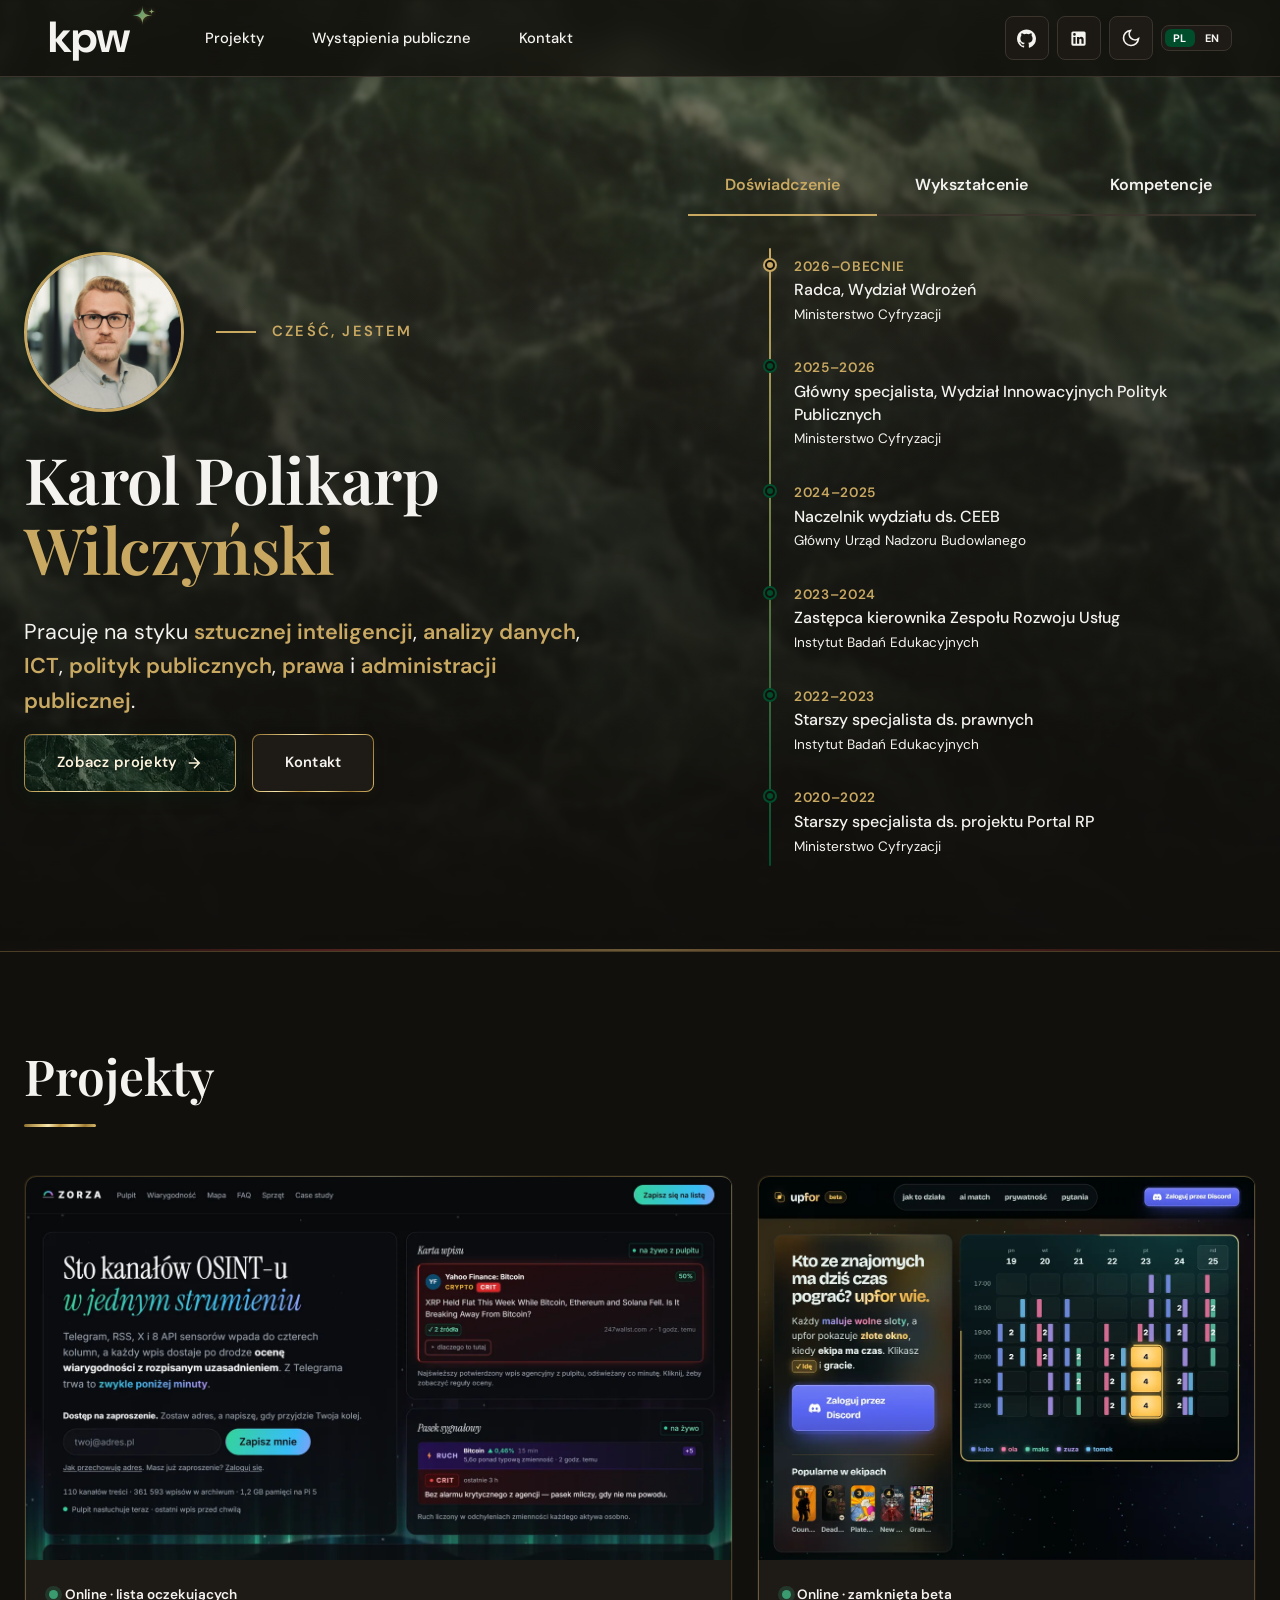
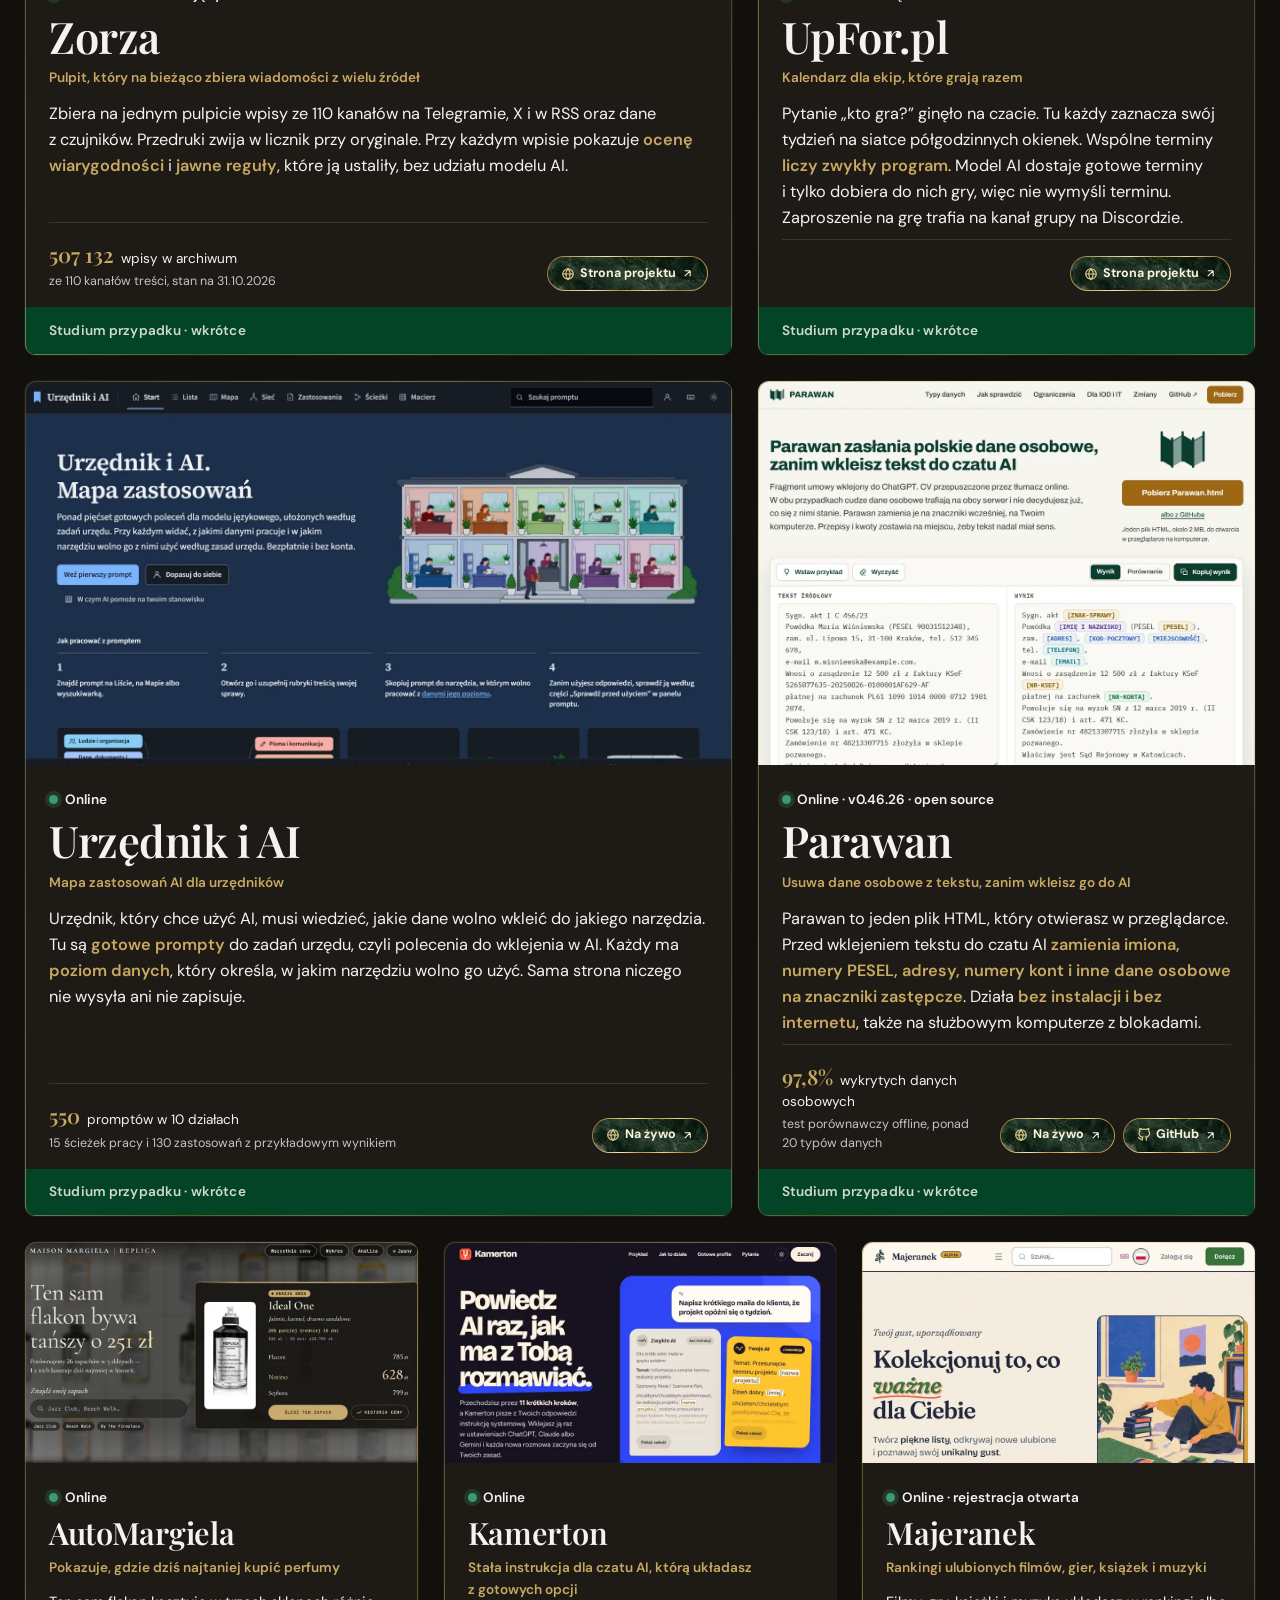
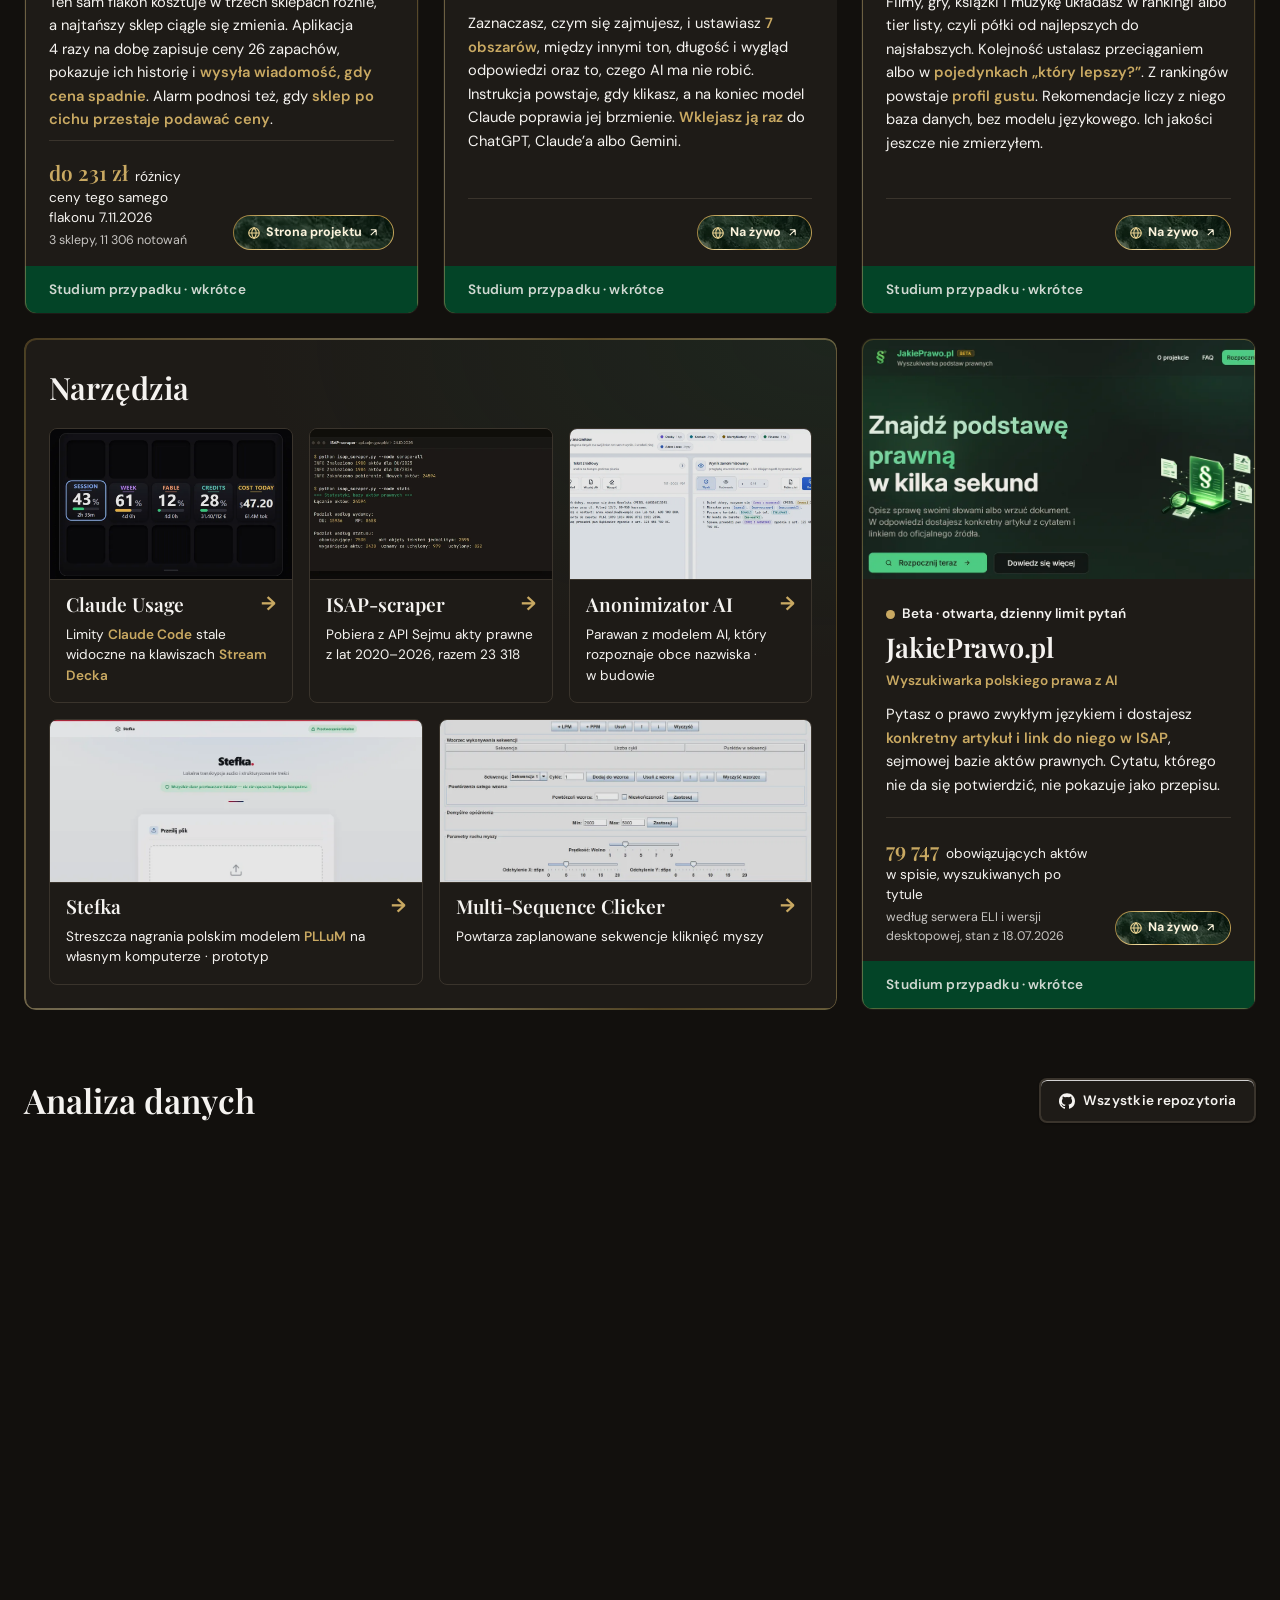
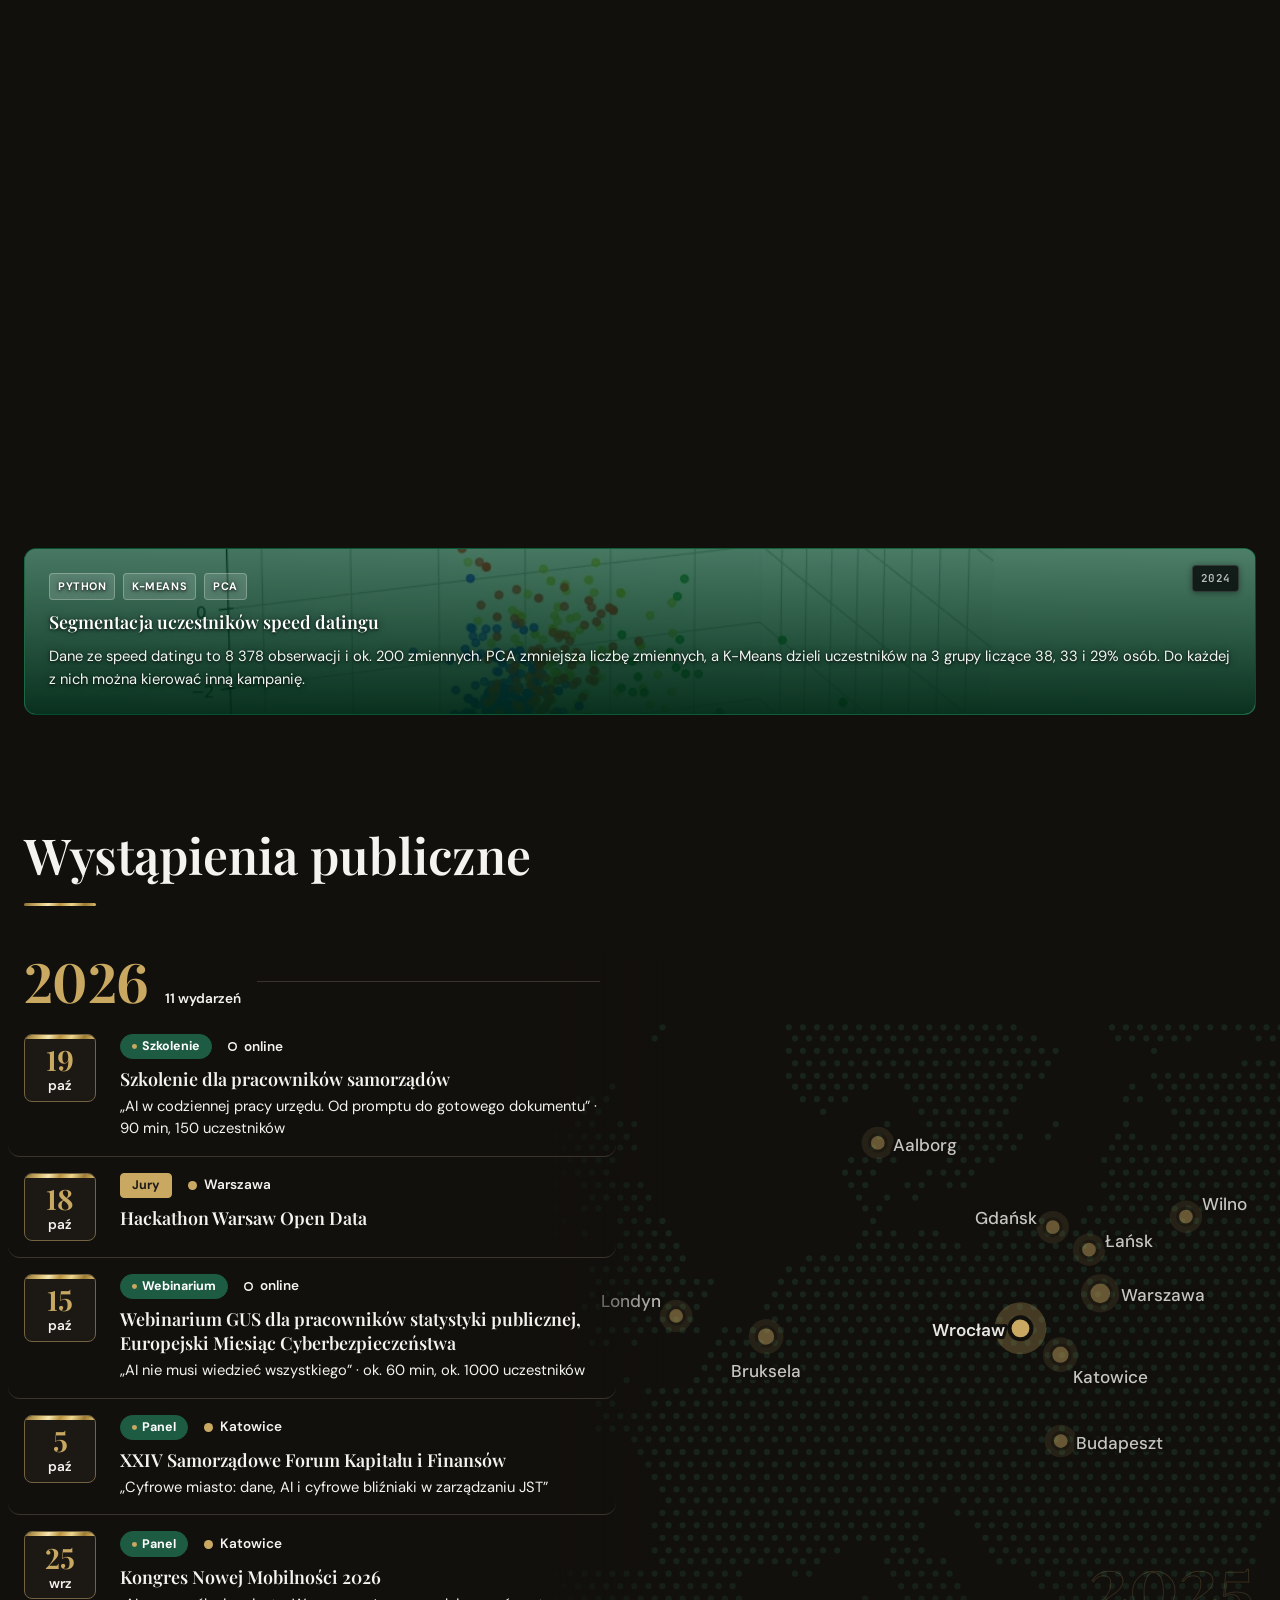
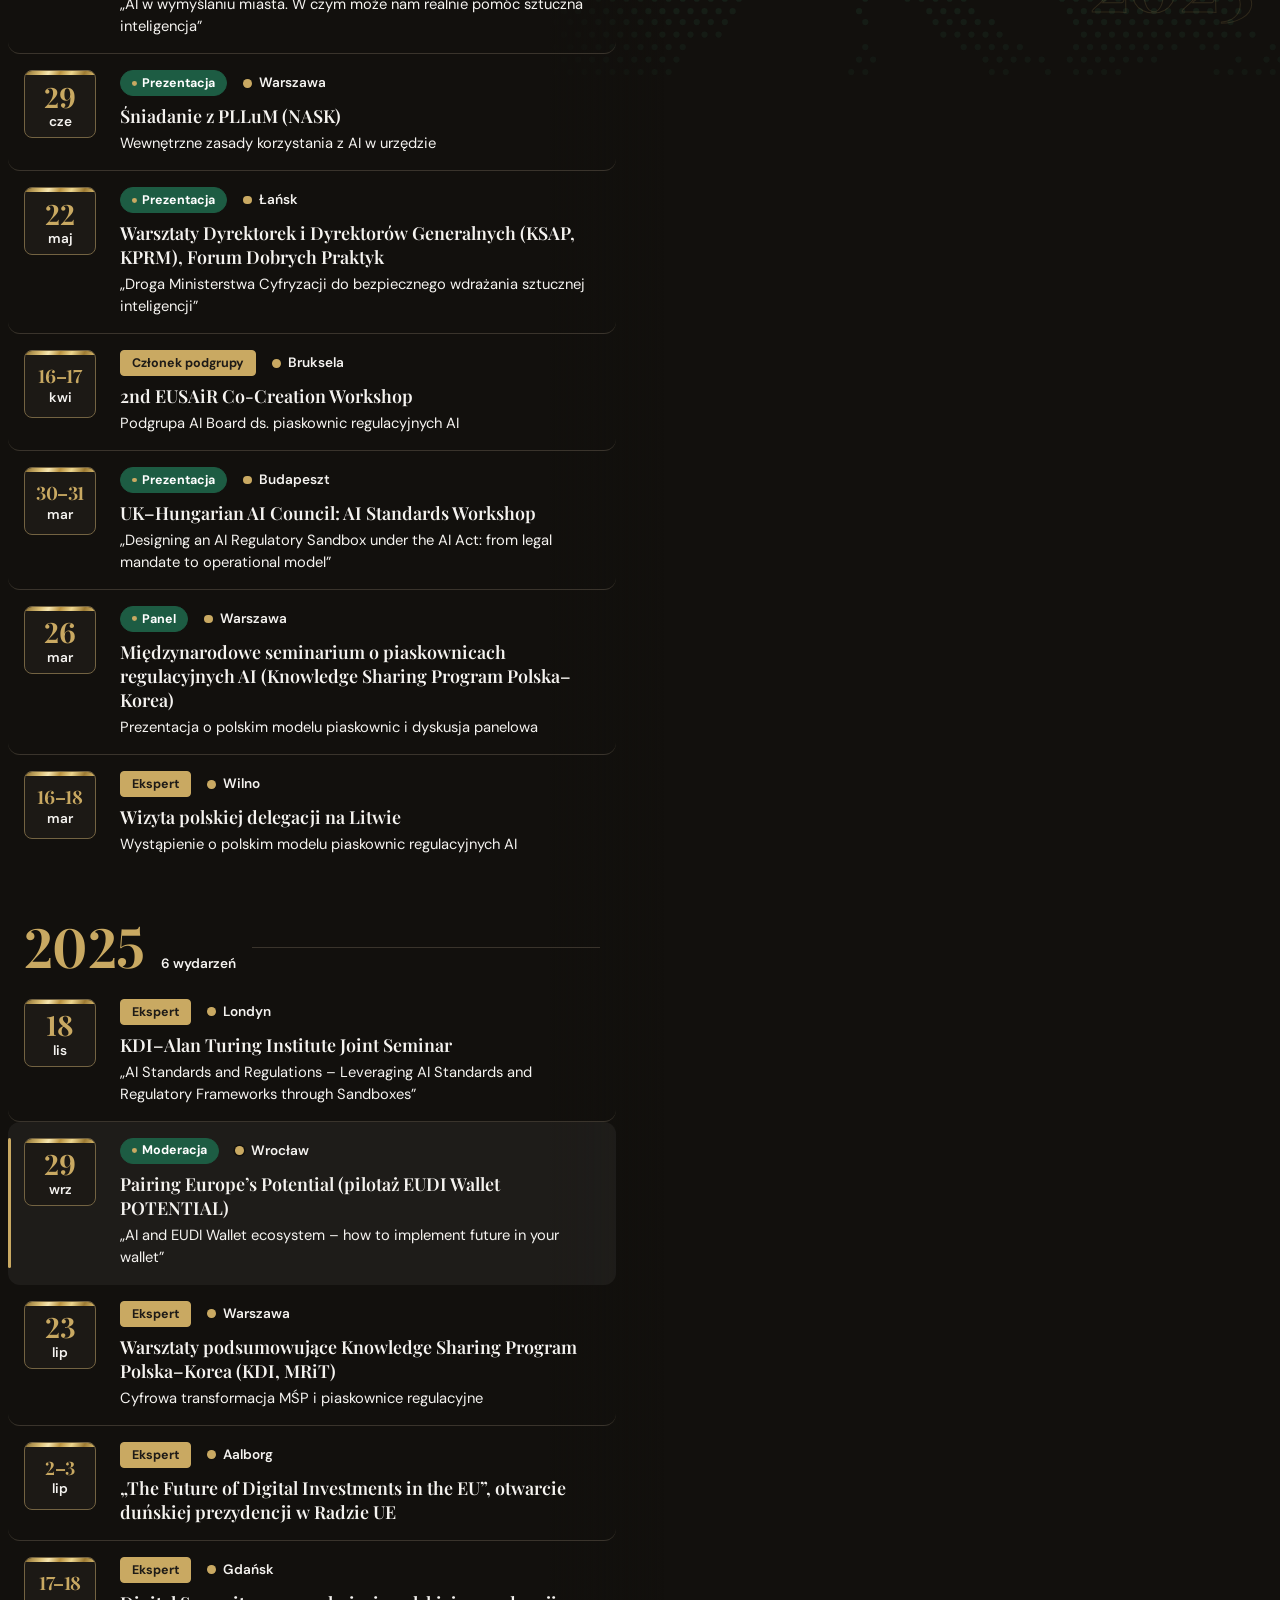
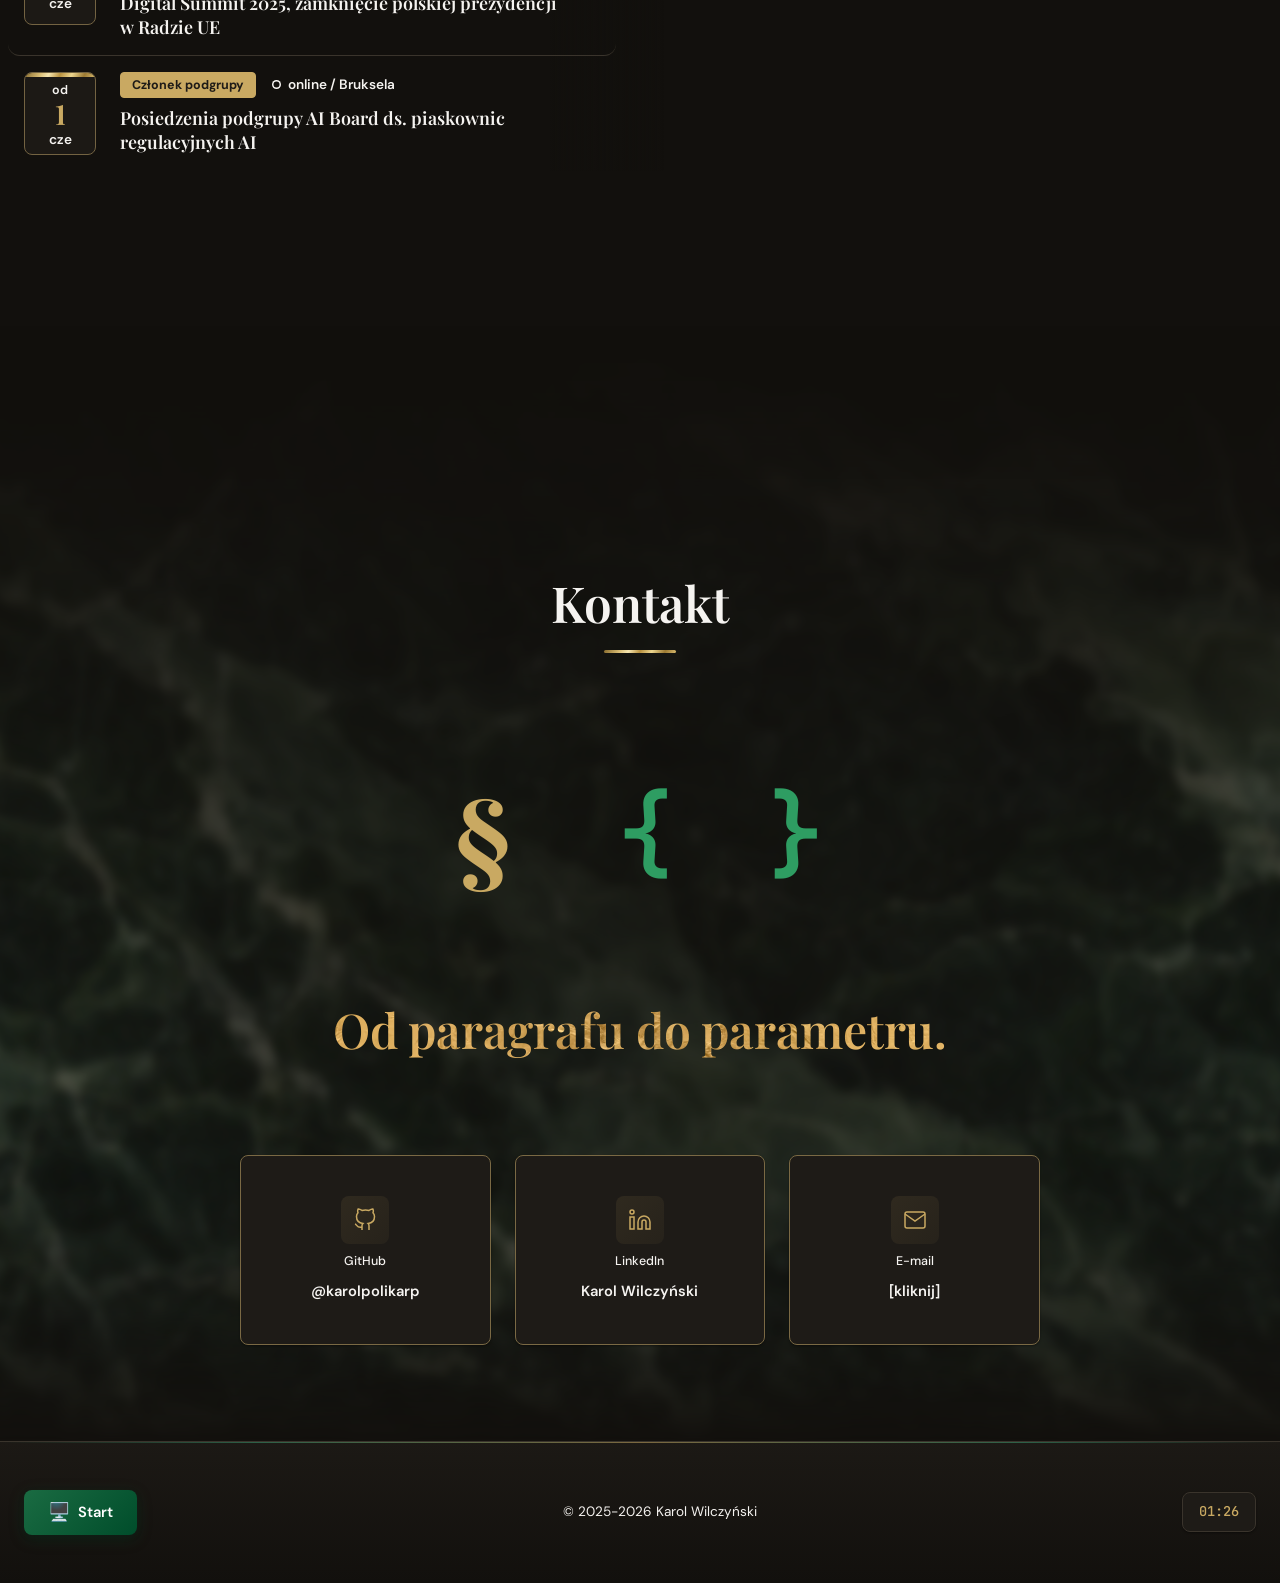
==== commit 8da595d1: "feat(site): nowe stanowisko — radca, Wydział Wdrożeń MC (PL/EN, JSON-LD, llms.txt); script.js?v=65 P" ====
--- a/index.html
+++ b/index.html
@@ -59,7 +59,7 @@
                 "name": "Karol Polikarp Wilczyński",
                 "url": "https://karolwilczynski.com",
                 "image": "https://karolwilczynski.com/assets/images/karol-photo.jpg",
-                "jobTitle": "Chief Specialist, Innovative Public Policies Division",
+                "jobTitle": "Counselor, Implementation Division",
                 "worksFor": {
                     "@type": "Organization",
                     "name": "Ministerstwo Cyfryzacji",
@@ -217,7 +217,15 @@
                                     <li>
                                         <div class="emp-timeline-marker"></div>
                                         <div class="emp-content">
-                                            <span class="emp-date">2025–obecnie</span>
+                                            <span class="emp-date">2026–obecnie</span>
+                                            <span class="emp-title">Radca, Wydział Wdrożeń</span>
+                                            <span class="emp-company">Ministerstwo Cyfryzacji</span>
+                                        </div>
+                                    </li>
+                                    <li>
+                                        <div class="emp-timeline-marker"></div>
+                                        <div class="emp-content">
+                                            <span class="emp-date">2025–2026</span>
                                             <span class="emp-title">Główny specjalista, Wydział Innowacyjnych Polityk Publicznych</span>
                                             <span class="emp-company">Ministerstwo Cyfryzacji</span>
                                         </div>
@@ -595,7 +603,12 @@
                             <h3>Doświadczenie</h3>
                             <ul class="employment-list">
                                 <li>
-                                    <span class="emp-date">2025–obecnie</span>
+                                    <span class="emp-date">2026–obecnie</span>
+                                    <span class="emp-title">Radca, Wydział Wdrożeń</span>
+                                    <span class="emp-company">Ministerstwo Cyfryzacji</span>
+                                </li>
+                                <li>
+                                    <span class="emp-date">2025–2026</span>
                                     <span class="emp-title">Główny specjalista, Wydział Innowacyjnych Polityk Publicznych</span>
                                     <span class="emp-company">Ministerstwo Cyfryzacji</span>
                                 </li>
@@ -1075,6 +1088,6 @@
         </div>
     </footer>
 
-    <script src="script.js?v=64" defer></script>
+    <script src="script.js?v=65" defer></script>
 </body>
 </html>
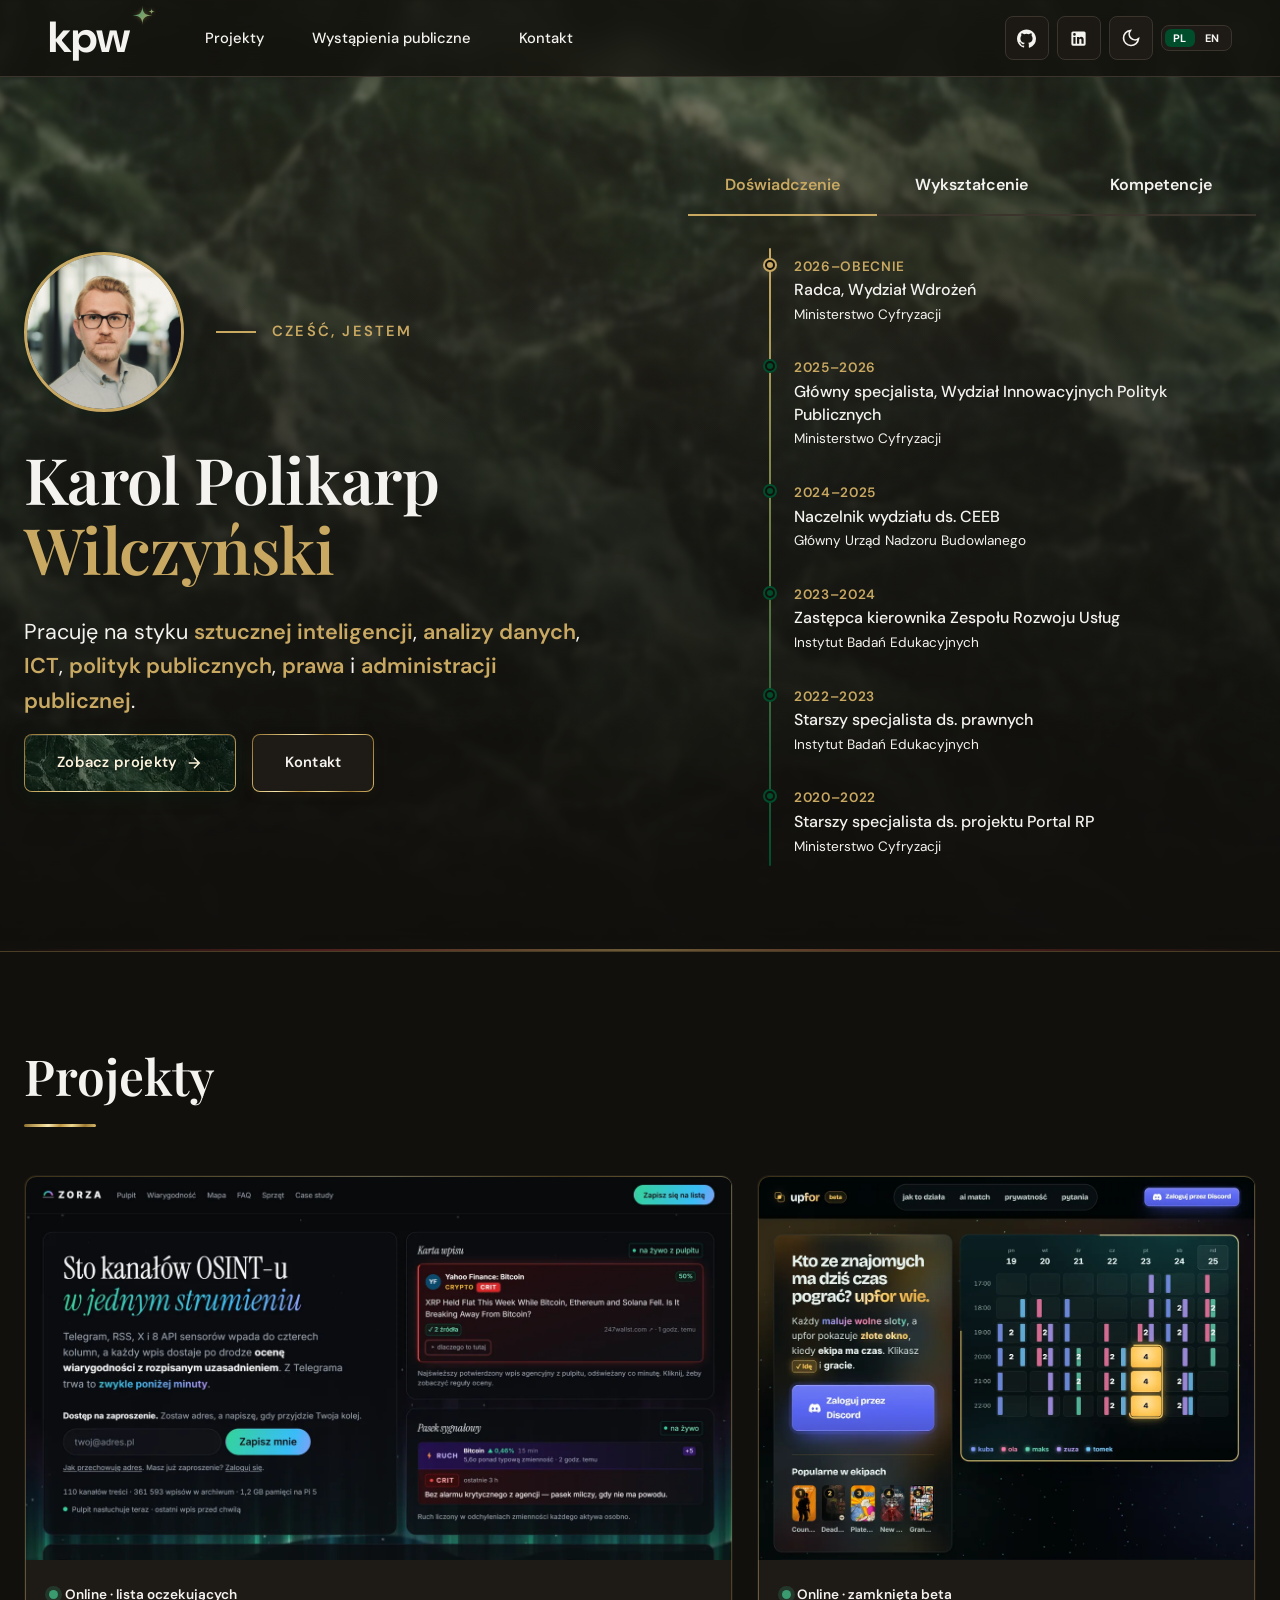
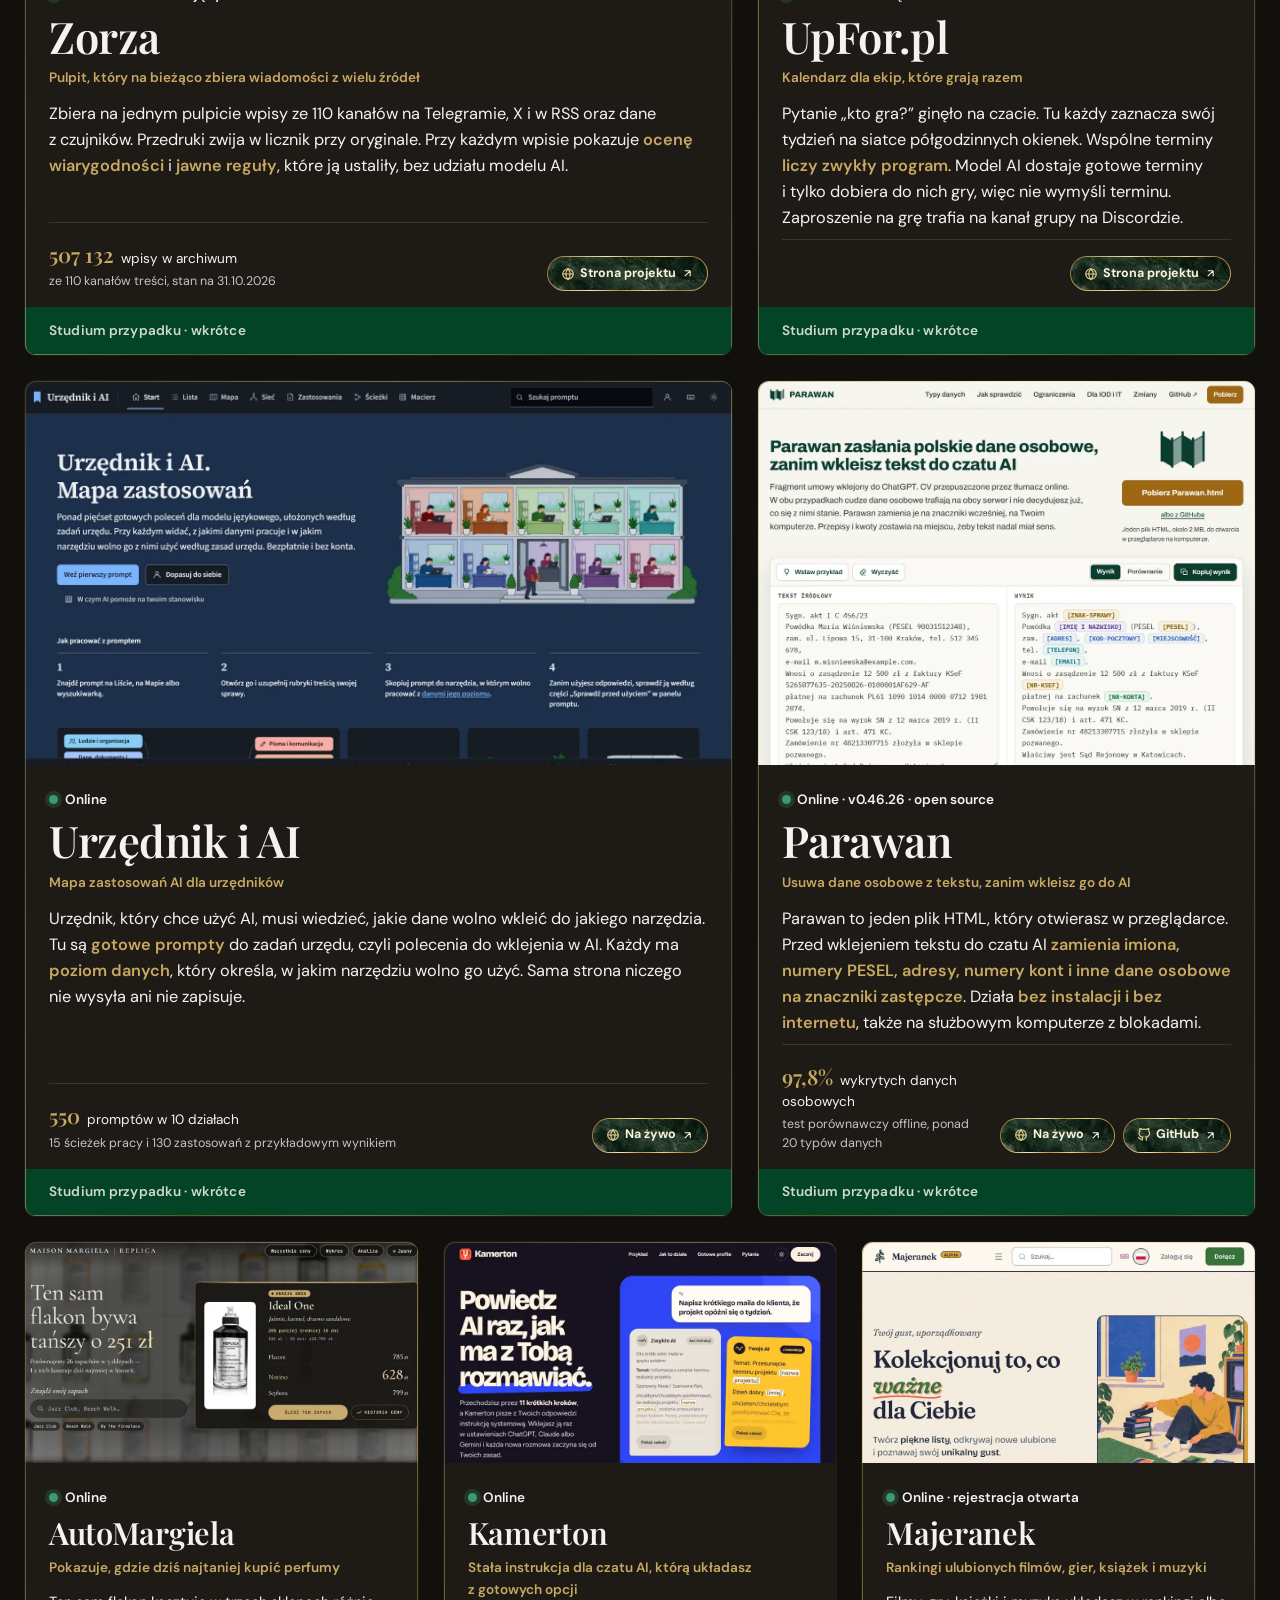
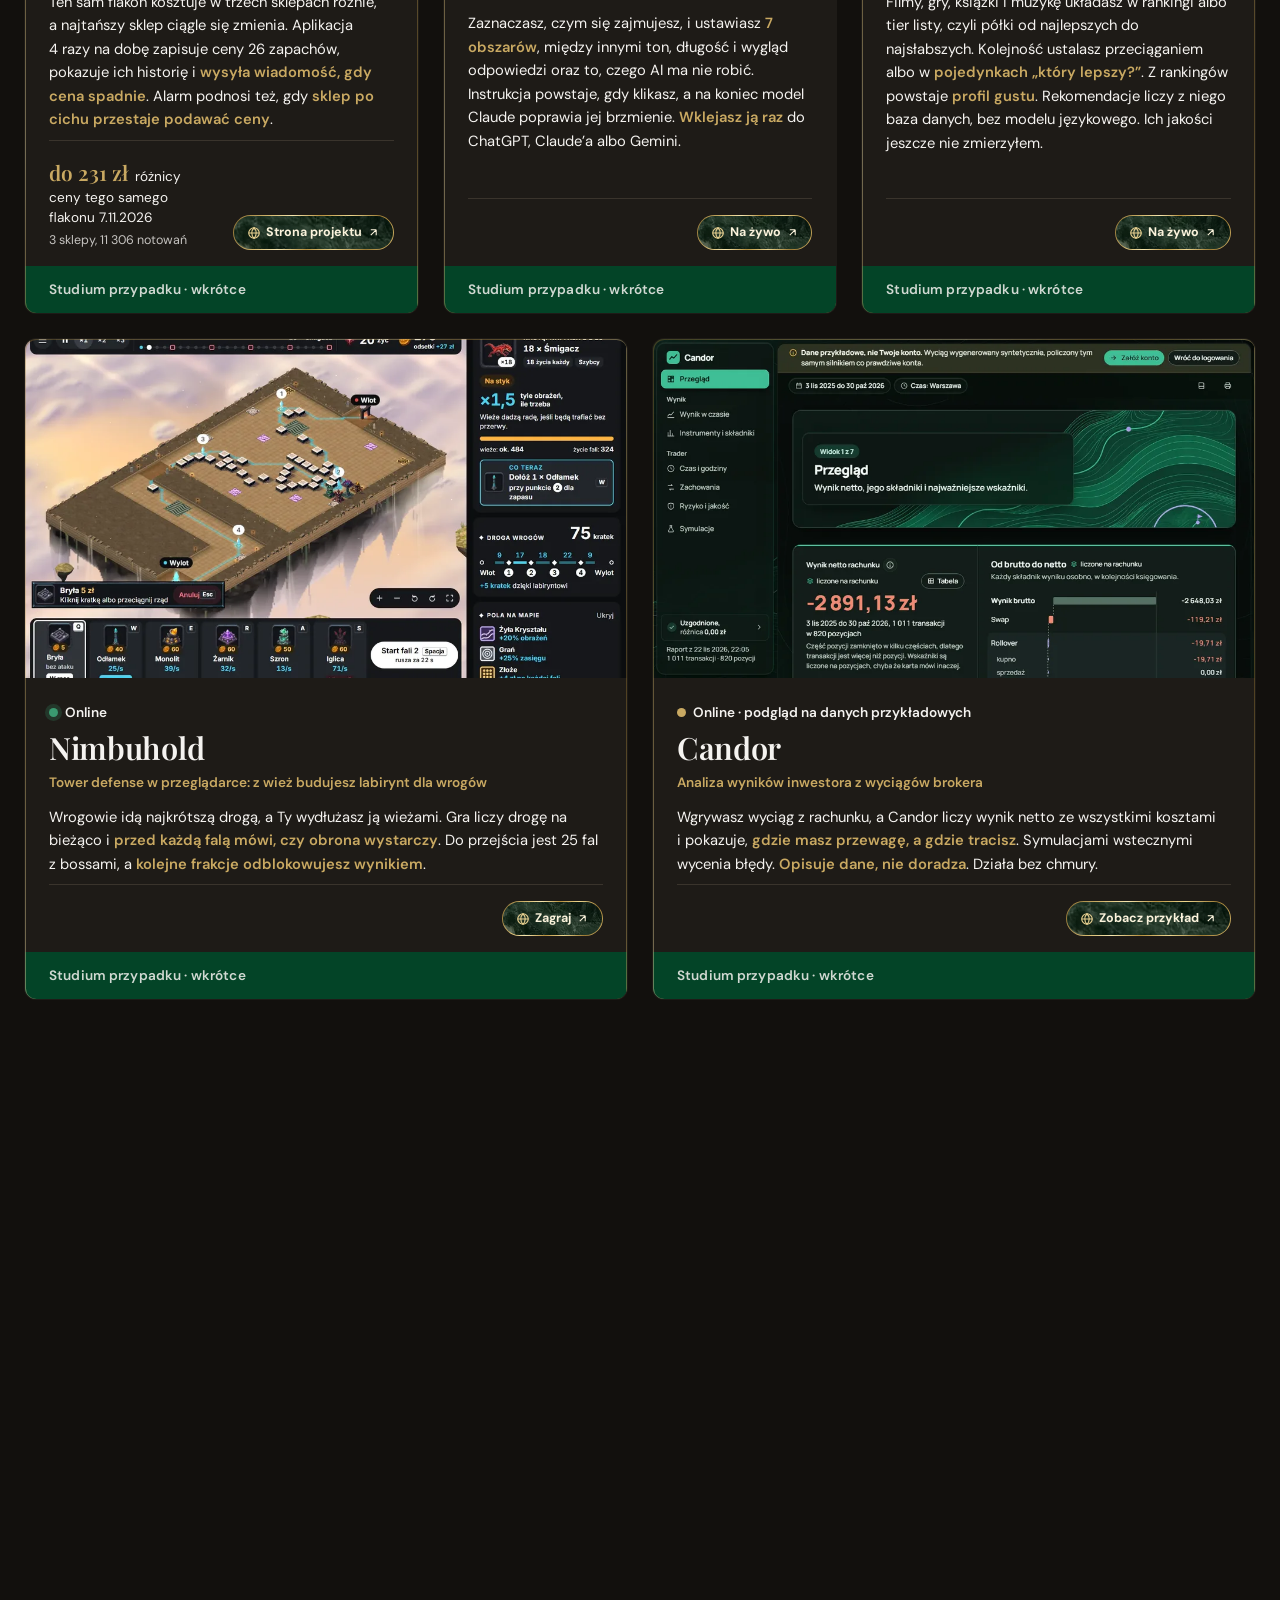
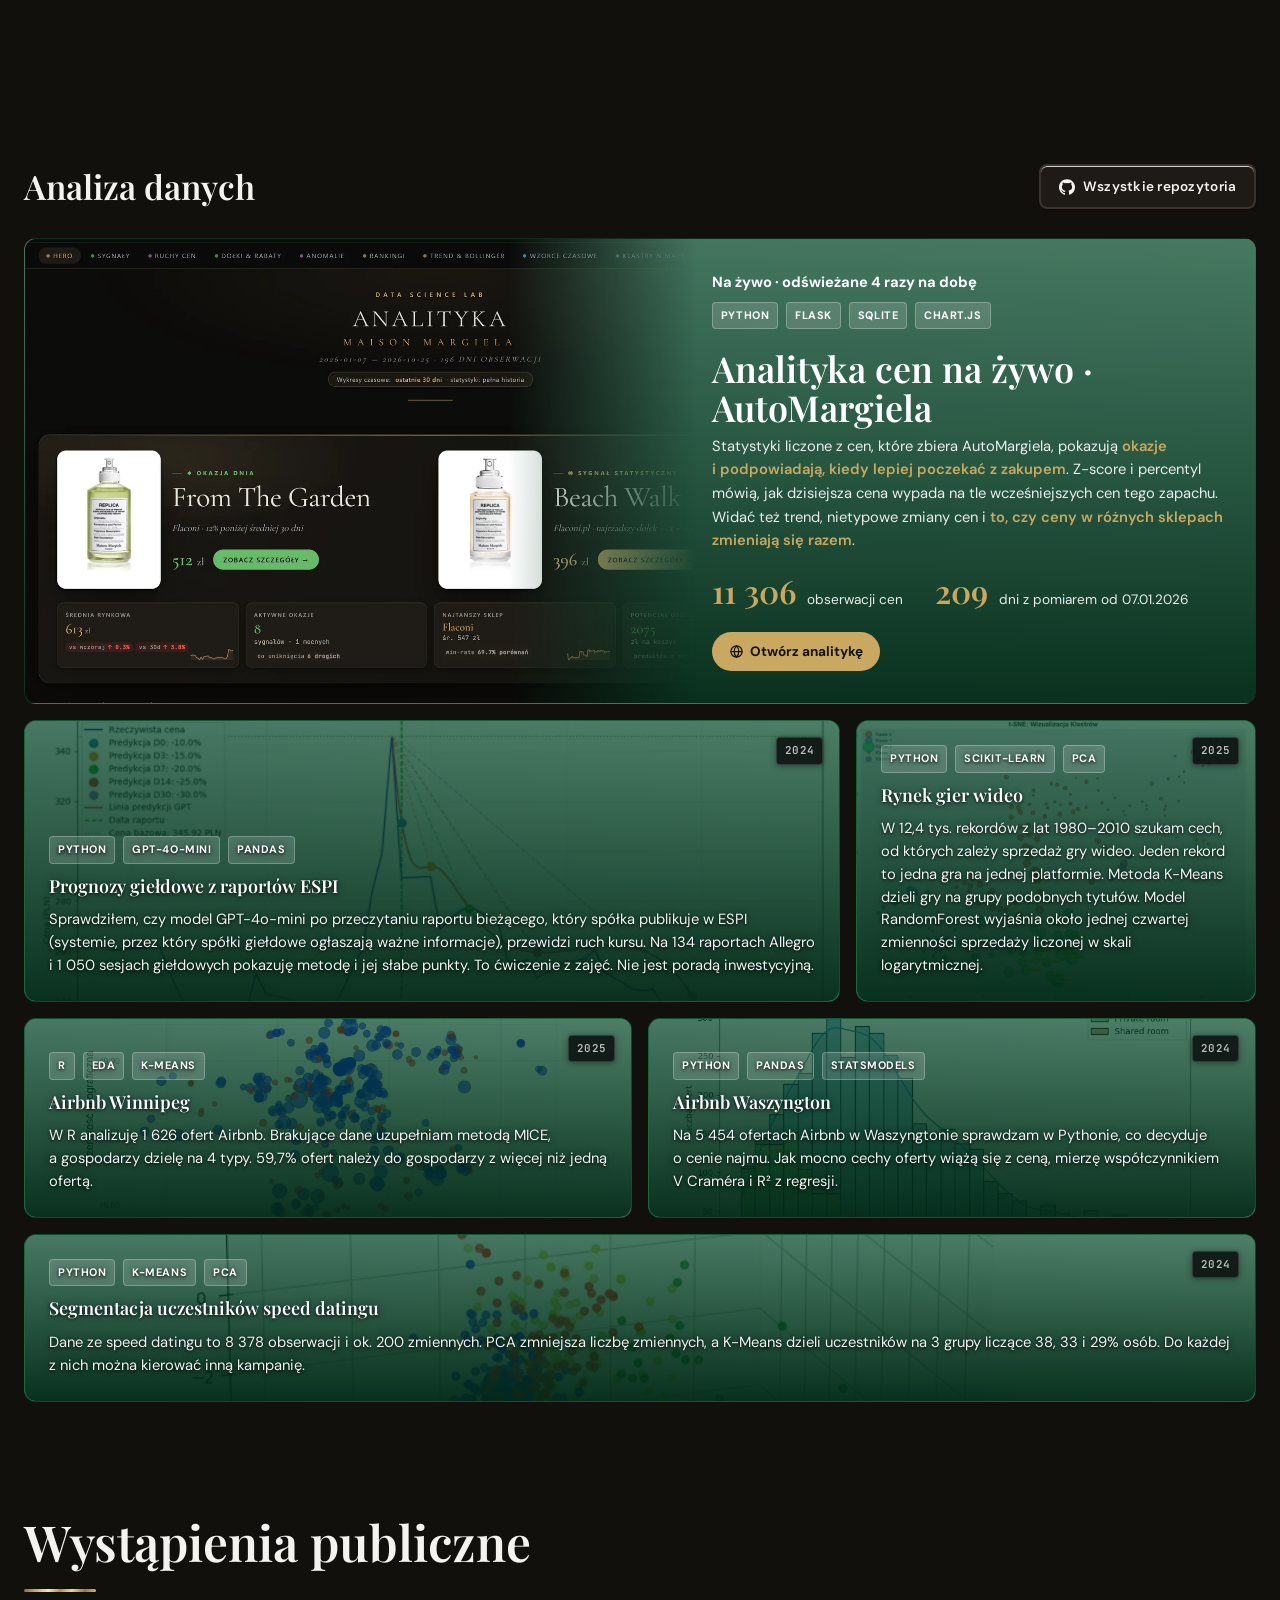
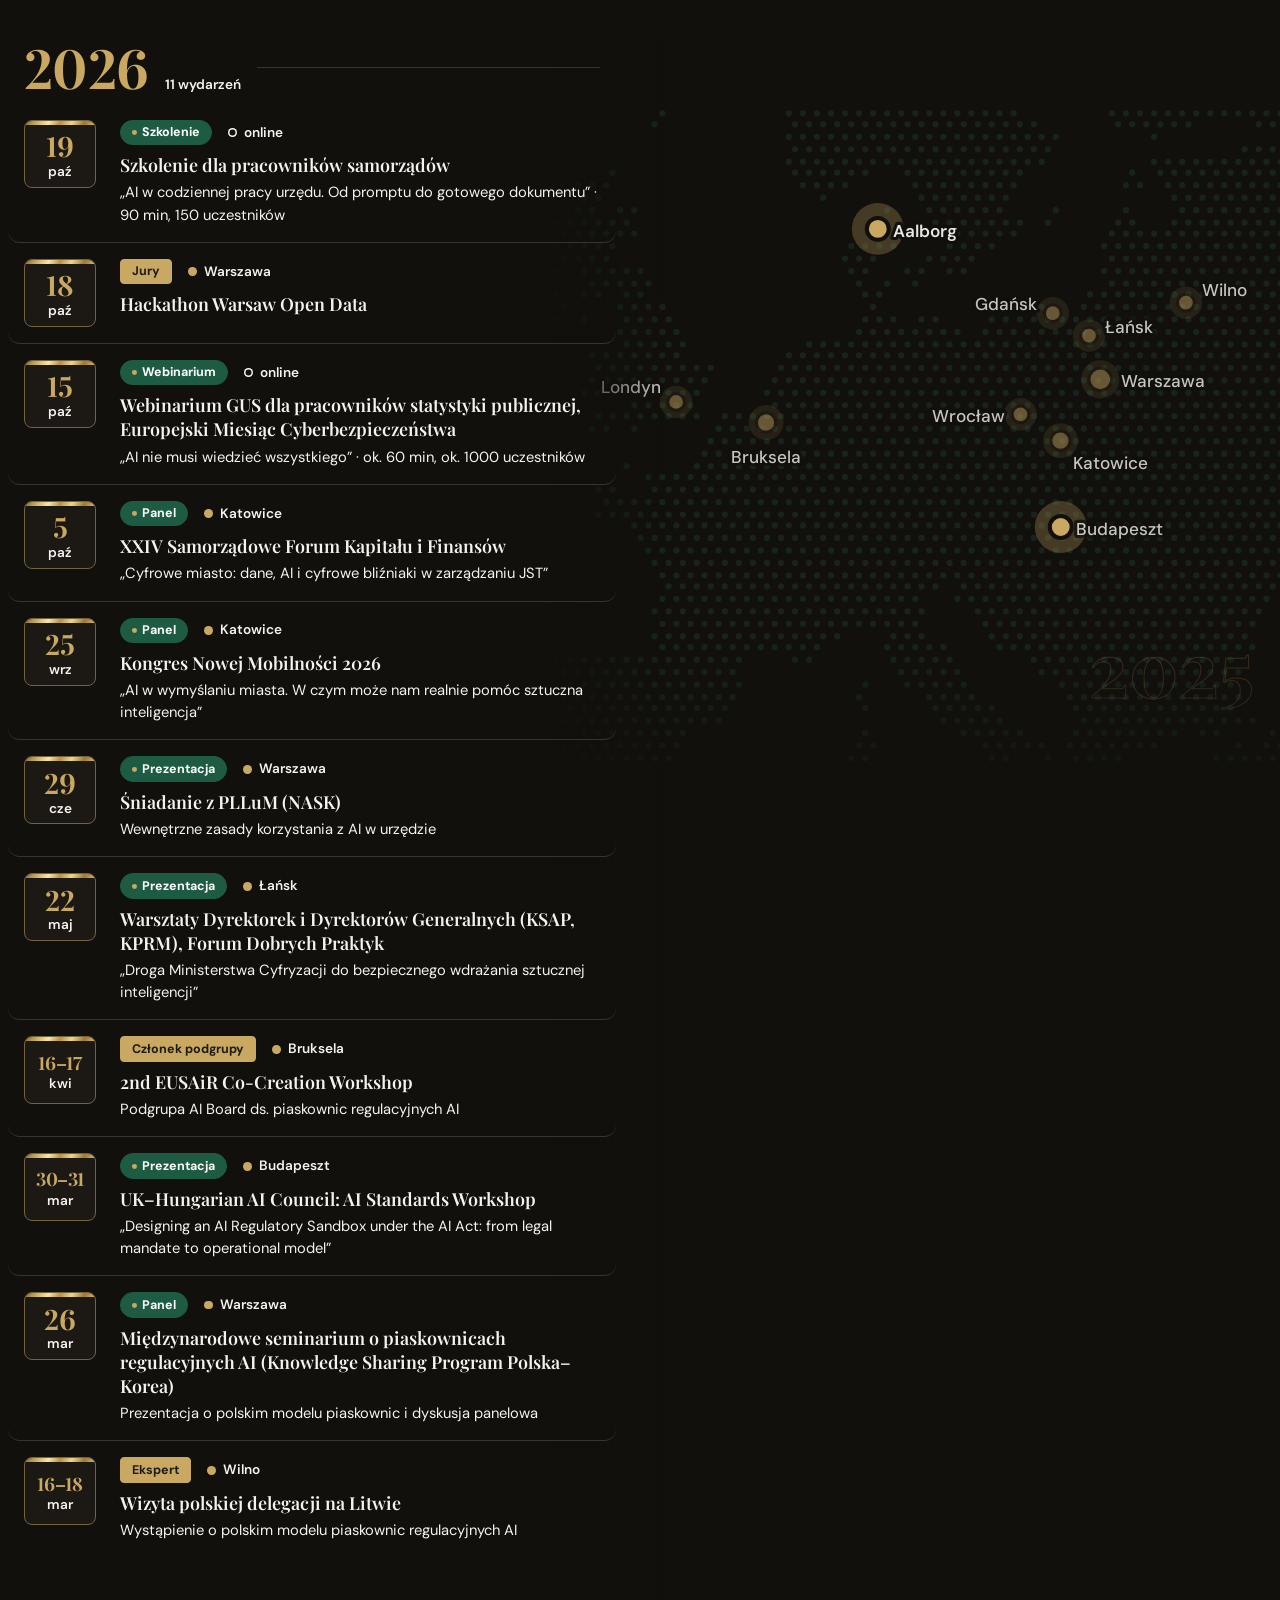
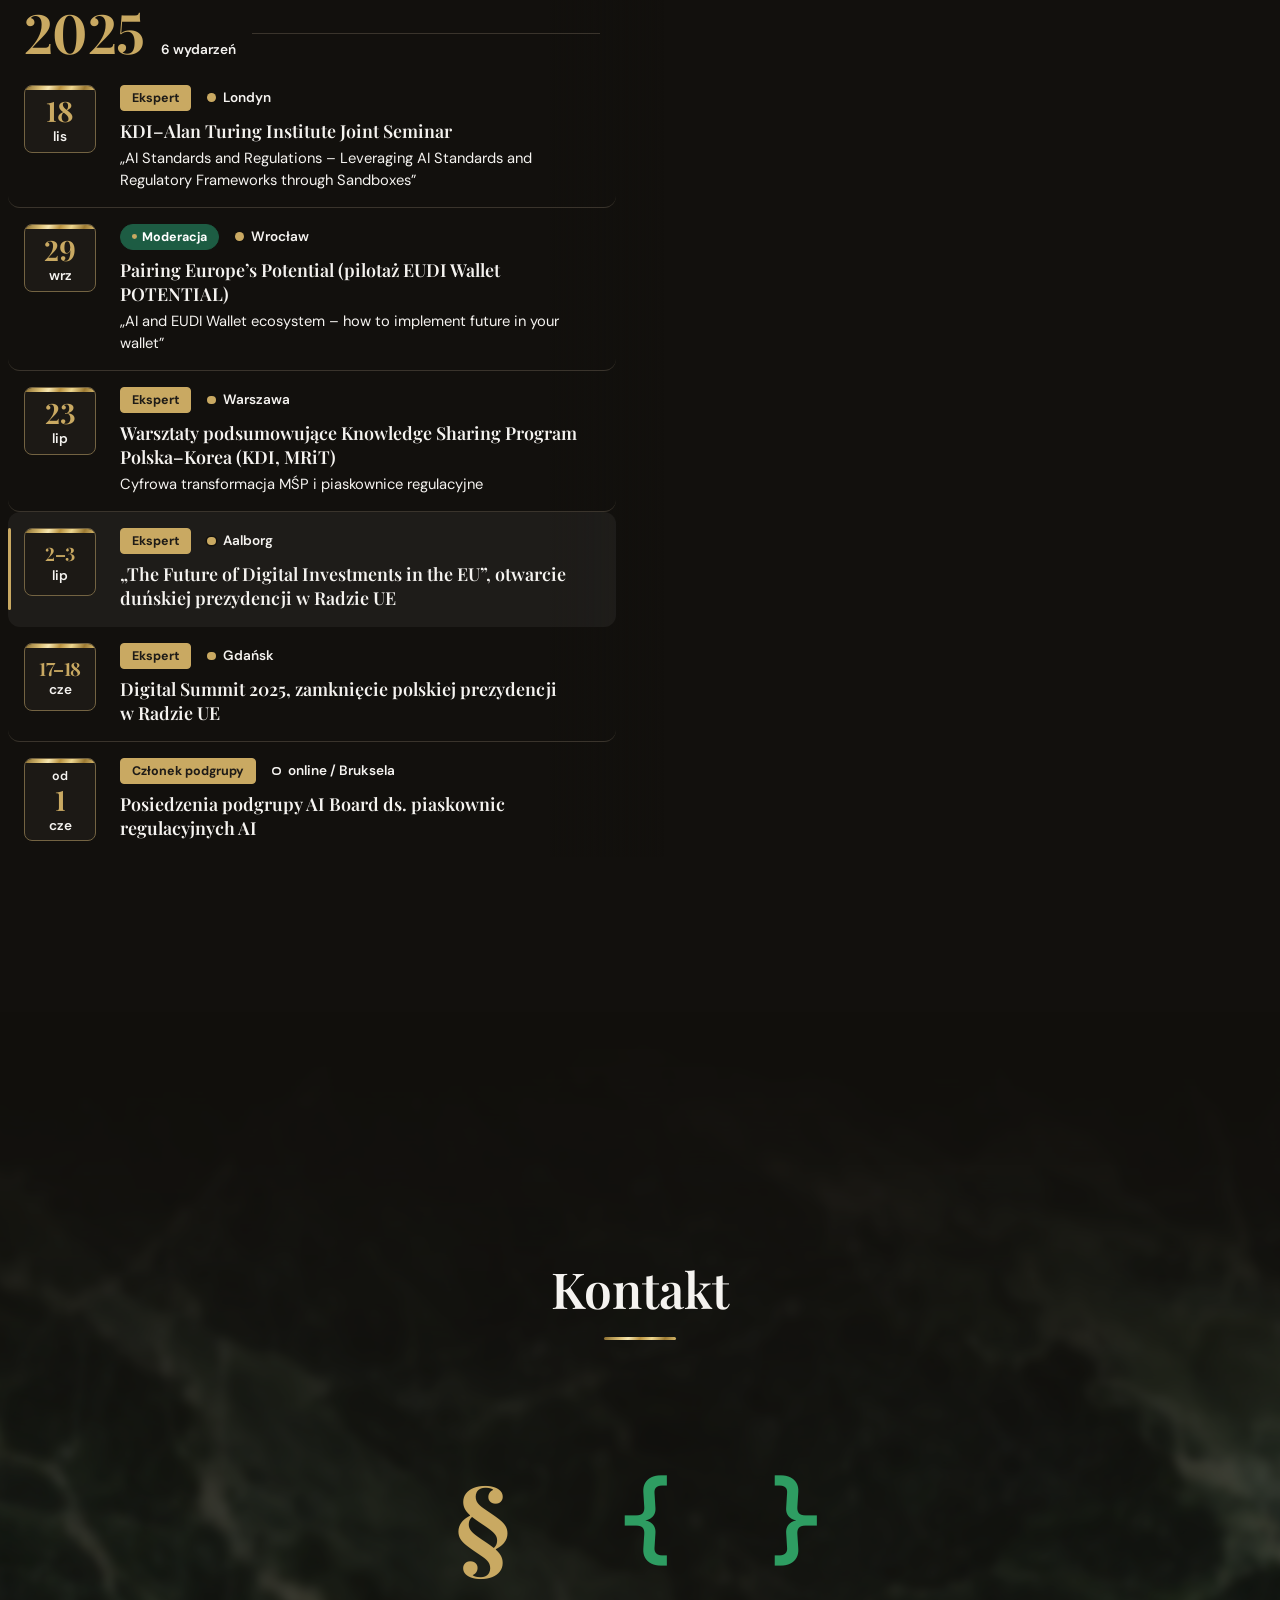
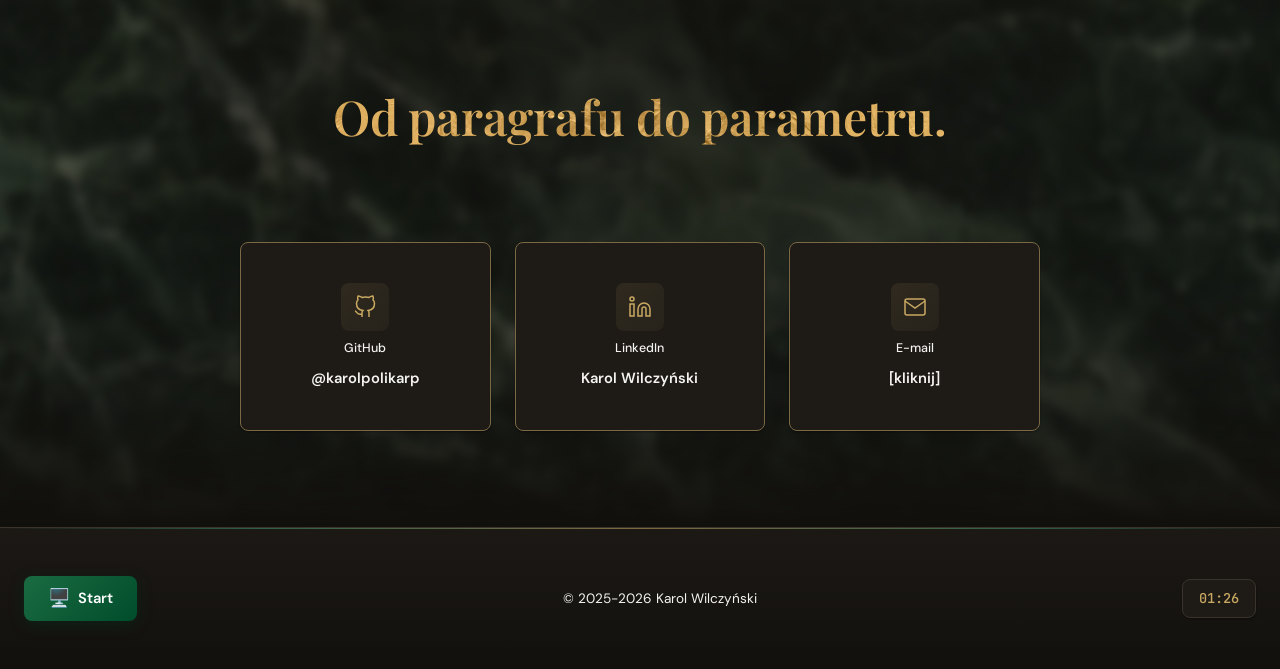
==== commit bae1ac11: "feat(site): kafle Nimbuhold i Candor w Projektach; style.css?v=171 Nimbuhold (gra tower defense, nim" ====
--- a/index.html
+++ b/index.html
@@ -112,7 +112,7 @@
     <link rel="preload" as="style" href="https://fonts.googleapis.com/css2?family=Playfair+Display:wght@400;600;700&family=DM+Sans:wght@400;500;600;700&family=JetBrains+Mono:wght@400;500;600&display=swap">
     <link href="https://fonts.googleapis.com/css2?family=Playfair+Display:wght@400;600;700&family=DM+Sans:wght@400;500;600;700&family=JetBrains+Mono:wght@400;500;600&display=swap" rel="stylesheet" media="print" onload="this.media='all'">
     <noscript><link href="https://fonts.googleapis.com/css2?family=Playfair+Display:wght@400;600;700&family=DM+Sans:wght@400;500;600;700&family=JetBrains+Mono:wght@400;500;600&display=swap" rel="stylesheet"></noscript>
-    <link rel="stylesheet" href="style.css?v=170">
+    <link rel="stylesheet" href="style.css?v=171">
 </head>
 <body>
     <!-- Skip to main content link for accessibility -->
@@ -438,6 +438,30 @@
                             </div>
                             <span class="g-read g-read--soon"><span data-en="Case study · coming soon">Studium przypadku · wkrótce</span></span>
                         </article>
+                        <article class="g-tile g-tile--m g-nimbuhold">
+                            <a class="g-main" href="https://nimbuhold.karolwilczynski.com" target="_blank" rel="noopener" aria-label="Nimbuhold: zagraj w przeglądarce (nowa karta)" data-en-aria="Nimbuhold: play in the browser (new tab)"></a>
+                            <div class="g-shot" data-video="assets/videos/nimbuhold.mp4"><img src="assets/images/shots/nimbuhold.webp" width="1024" height="576" alt="Zrzut ekranu: labirynt z wież w grze Nimbuhold" data-en-alt="Screenshot: a maze of towers in Nimbuhold" loading="lazy"></div>
+                            <div class="g-cap">
+                                <p class="g-status g-status--live"><span class="g-status-dot" aria-hidden="true"></span><span data-en="Online">Online</span></p>
+                                <h4 class="g-name">Nimbuhold</h4>
+                                <p class="g-kind" data-en="A browser tower defense game: you build a maze of towers for the enemies">Tower defense w&nbsp;przeglądarce: z&nbsp;wież budujesz labirynt dla wrogów</p>
+                                <p class="g-desc" data-en-html="The enemies take the shortest path and you make it longer with towers. The game recomputes the path as you build and &lt;strong class=&quot;g-hl&quot;&gt;tells you before each wave whether your defence will hold&lt;/strong&gt;. There are 25 waves with bosses, and &lt;strong class=&quot;g-hl&quot;&gt;you unlock new factions with your score&lt;/strong&gt;.">Wrogowie idą najkrótszą drogą, a&nbsp;Ty wydłużasz ją wieżami. Gra liczy drogę na bieżąco i&nbsp;<strong class="g-hl">przed każdą falą mówi, czy obrona wystarczy</strong>. Do przejścia jest 25 fal z&nbsp;bossami, a&nbsp;<strong class="g-hl">kolejne frakcje odblokowujesz wynikiem</strong>.</p>
+                                <div class="g-foot"><span class="g-links"><a class="g-ext" href="https://nimbuhold.karolwilczynski.com" target="_blank" rel="noopener"><svg class="g-ext-ico" viewBox="0 0 24 24" fill="none" stroke="currentColor" stroke-width="2" aria-hidden="true"><circle cx="12" cy="12" r="9"/><path d="M3 12h18M12 3c2.5 2.6 3.8 5.6 3.8 9s-1.3 6.4-3.8 9c-2.5-2.6-3.8-5.6-3.8-9s1.3-6.4 3.8-9z"/></svg><span data-en="Play">Zagraj</span><svg viewBox="0 0 24 24" fill="none" stroke="currentColor" stroke-width="2" aria-hidden="true"><path d="M7 17L17 7M17 7H7M17 7V17"/></svg></a></span></div>
+                            </div>
+                            <span class="g-read g-read--soon"><span data-en="Case study · coming soon">Studium przypadku · wkrótce</span></span>
+                        </article>
+                        <article class="g-tile g-tile--m g-candor">
+                            <a class="g-main" href="https://candor.karolwilczynski.com" target="_blank" rel="noopener" aria-label="Candor: strona projektu (nowa karta)" data-en-aria="Candor: project site (new tab)"></a>
+                            <div class="g-shot"><img src="assets/images/shots/candor.webp" width="1024" height="576" alt="Zrzut ekranu: Candor na danych przykładowych" data-en-alt="Screenshot: Candor on sample data" loading="lazy"></div>
+                            <div class="g-cap">
+                                <p class="g-status g-status--beta"><span class="g-status-dot" aria-hidden="true"></span><span data-en="Online · preview on sample data">Online · podgląd na danych przykładowych</span></p>
+                                <h4 class="g-name">Candor</h4>
+                                <p class="g-kind" data-en="Analysis of an investor’s results from broker statements">Analiza wyników inwestora z&nbsp;wyciągów brokera</p>
+                                <p class="g-desc" data-en-html="You upload an account statement and Candor computes the net result with every cost and shows &lt;strong class=&quot;g-hl&quot;&gt;where you have an edge and where you lose&lt;/strong&gt;. It prices mistakes with backtest simulations. &lt;strong class=&quot;g-hl&quot;&gt;It describes the data and gives no advice&lt;/strong&gt;. It runs without the cloud.">Wgrywasz wyciąg z&nbsp;rachunku, a&nbsp;Candor liczy wynik netto ze wszystkimi kosztami i&nbsp;pokazuje, <strong class="g-hl">gdzie masz przewagę, a&nbsp;gdzie tracisz</strong>. Symulacjami wstecznymi wycenia błędy. <strong class="g-hl">Opisuje dane, nie doradza</strong>. Działa bez chmury.</p>
+                                <div class="g-foot"><span class="g-links"><a class="g-ext" href="https://candor.karolwilczynski.com" target="_blank" rel="noopener"><svg class="g-ext-ico" viewBox="0 0 24 24" fill="none" stroke="currentColor" stroke-width="2" aria-hidden="true"><circle cx="12" cy="12" r="9"/><path d="M3 12h18M12 3c2.5 2.6 3.8 5.6 3.8 9s-1.3 6.4-3.8 9c-2.5-2.6-3.8-5.6-3.8-9s1.3-6.4 3.8-9z"/></svg><span data-en="See the example">Zobacz przykład</span><svg viewBox="0 0 24 24" fill="none" stroke="currentColor" stroke-width="2" aria-hidden="true"><path d="M7 17L17 7M17 7H7M17 7V17"/></svg></a></span></div>
+                            </div>
+                            <span class="g-read g-read--soon"><span data-en="Case study · coming soon">Studium przypadku · wkrótce</span></span>
+                        </article>
                         <article class="g-tile g-tile--s g-jakieprawo">
                             <a class="g-main" href="https://jakieprawo.karolwilczynski.com" target="_blank" rel="noopener" aria-label="JakiePrawo.pl: strona projektu (nowa karta)" data-en-aria="JakiePrawo.pl: project site (new tab)"></a>
                             <div class="g-shot" data-video="assets/videos/jakieprawo.mp4"><img src="assets/images/shots/jakieprawo.webp" width="1024" height="576" alt="Zrzut ekranu: strona główna JakiePrawo.pl" data-en-alt="Screenshot: the JakiePrawo.pl home page" loading="lazy"></div>
--- a/style.css
+++ b/style.css
@@ -4373,12 +4373,13 @@
 @media (min-width: 1100px) {
     .gablota-grid { grid-template-columns: repeat(12, minmax(0, 1fr)); }
     /* the author's order: Zorza + UpFor, Urzędnik i AI + Parawan, then AutoMargiela, AIgets.me, Majeranek,
-       then JakiePrawo next to the tools */
+       then Nimbuhold + Candor, then JakiePrawo next to the tools */
     .g-zorza      { grid-column: span 7; }
     .g-upfor      { grid-column: span 5; }
     .g-urzednik   { grid-column: span 7; }
     .g-parawan    { grid-column: span 5; }
     .g-margiela, .g-aigets, .g-majeranek { grid-column: span 4; }
+    .g-nimbuhold, .g-candor { grid-column: span 6; }
     .g-tools      { grid-column: span 8; order: 1; }
     .g-jakieprawo { grid-column: span 4; order: 2; }
 }
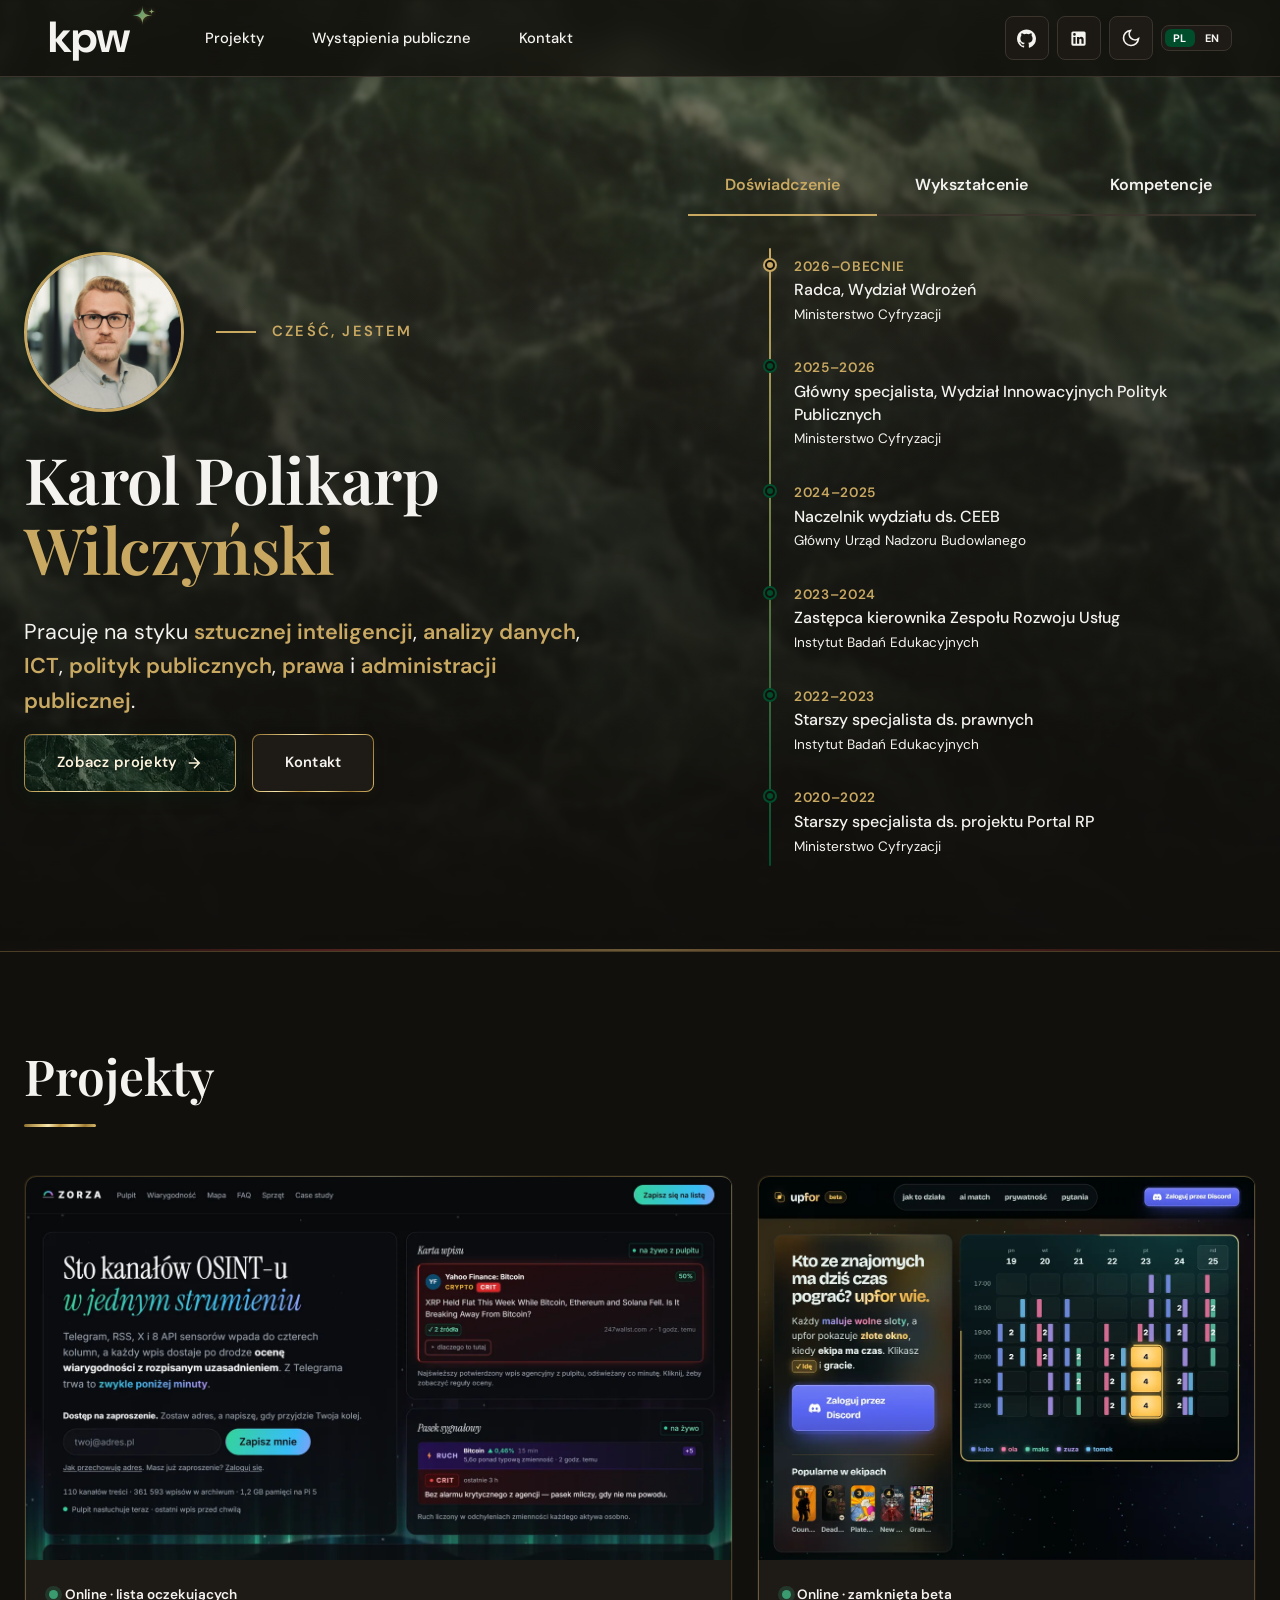
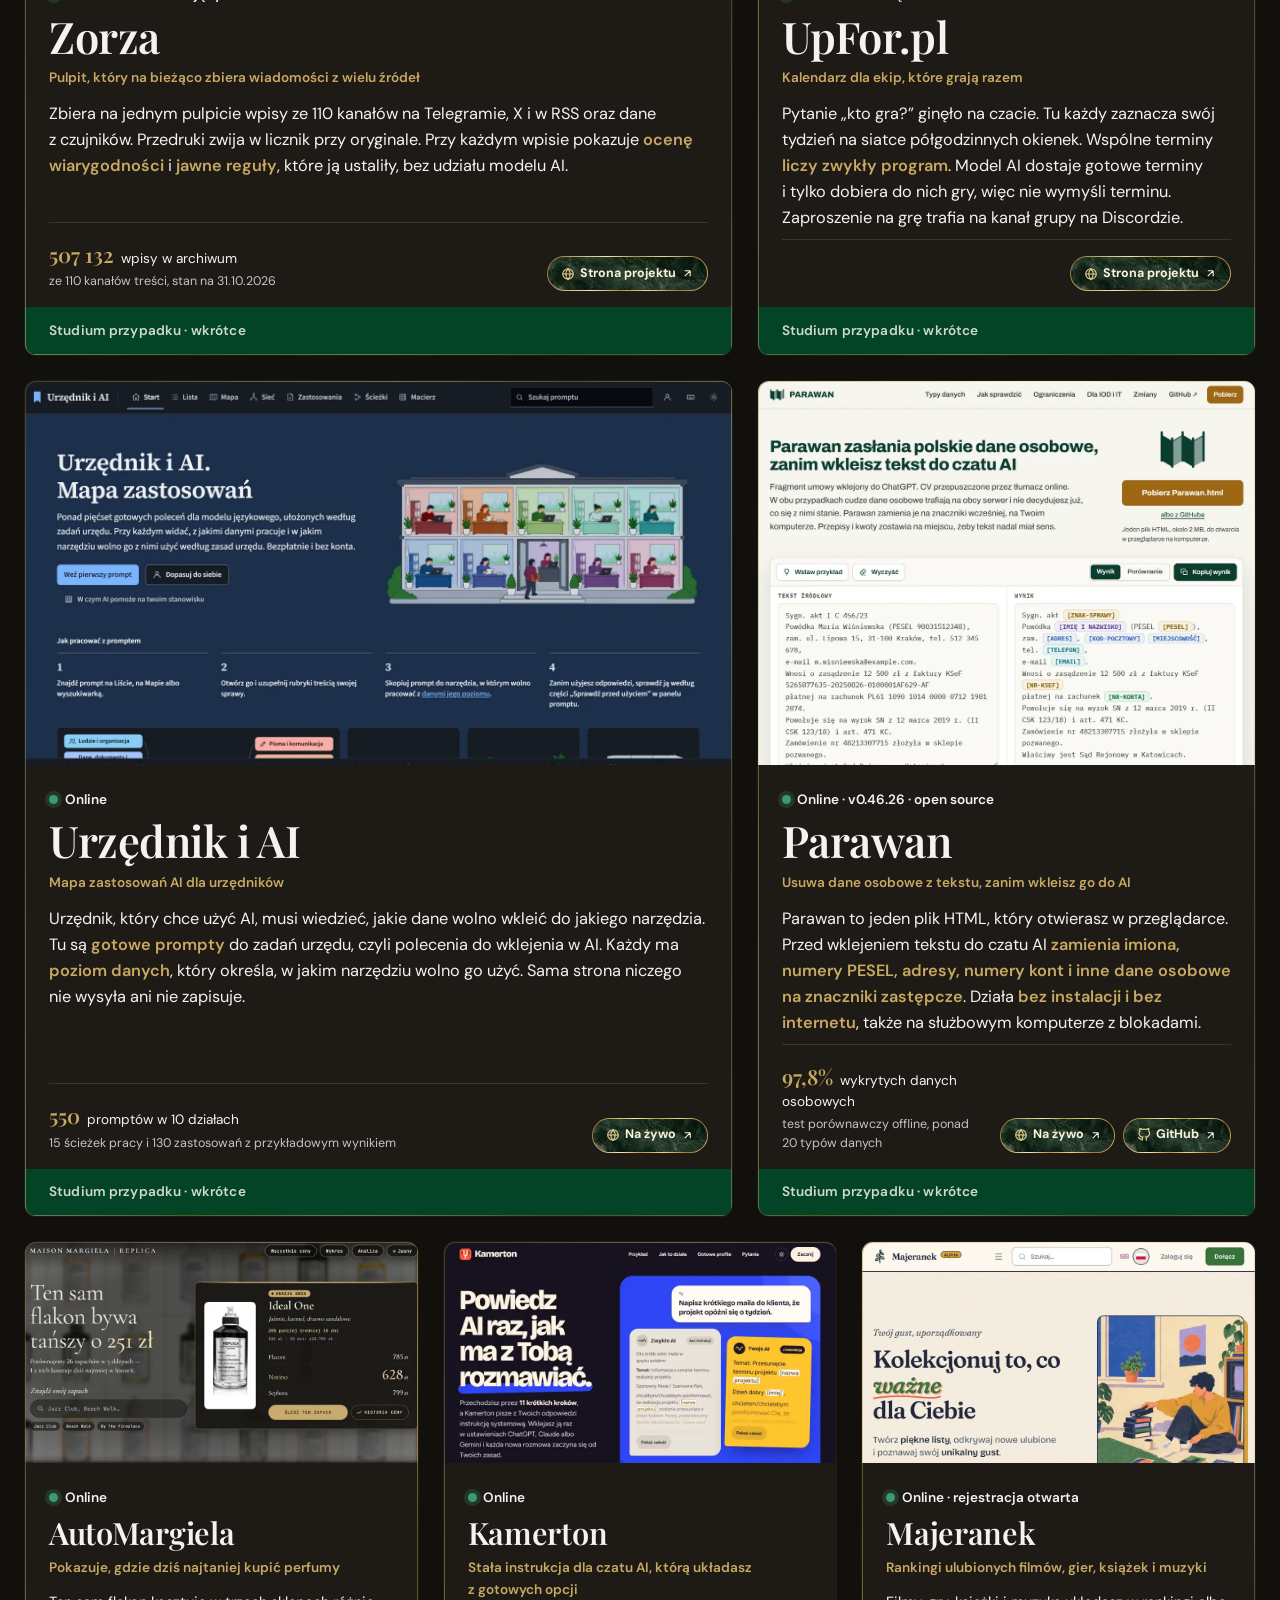
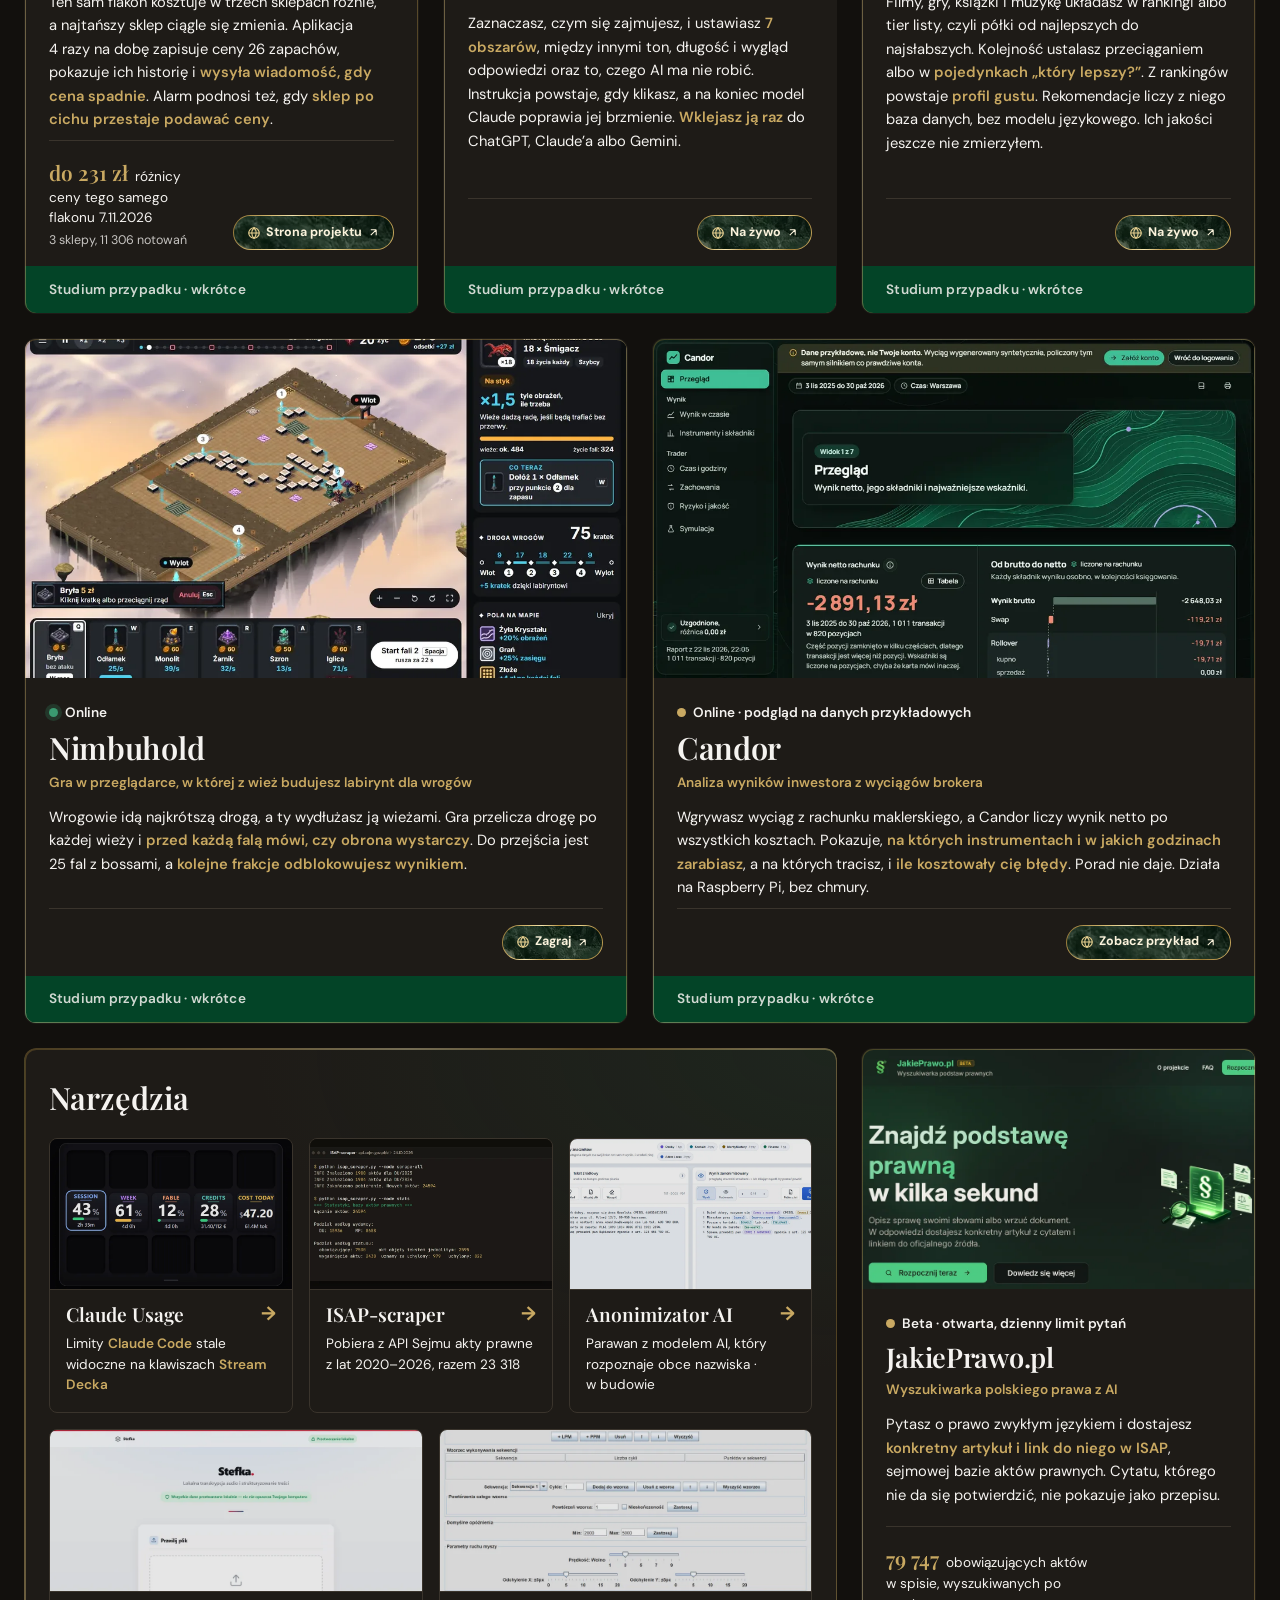
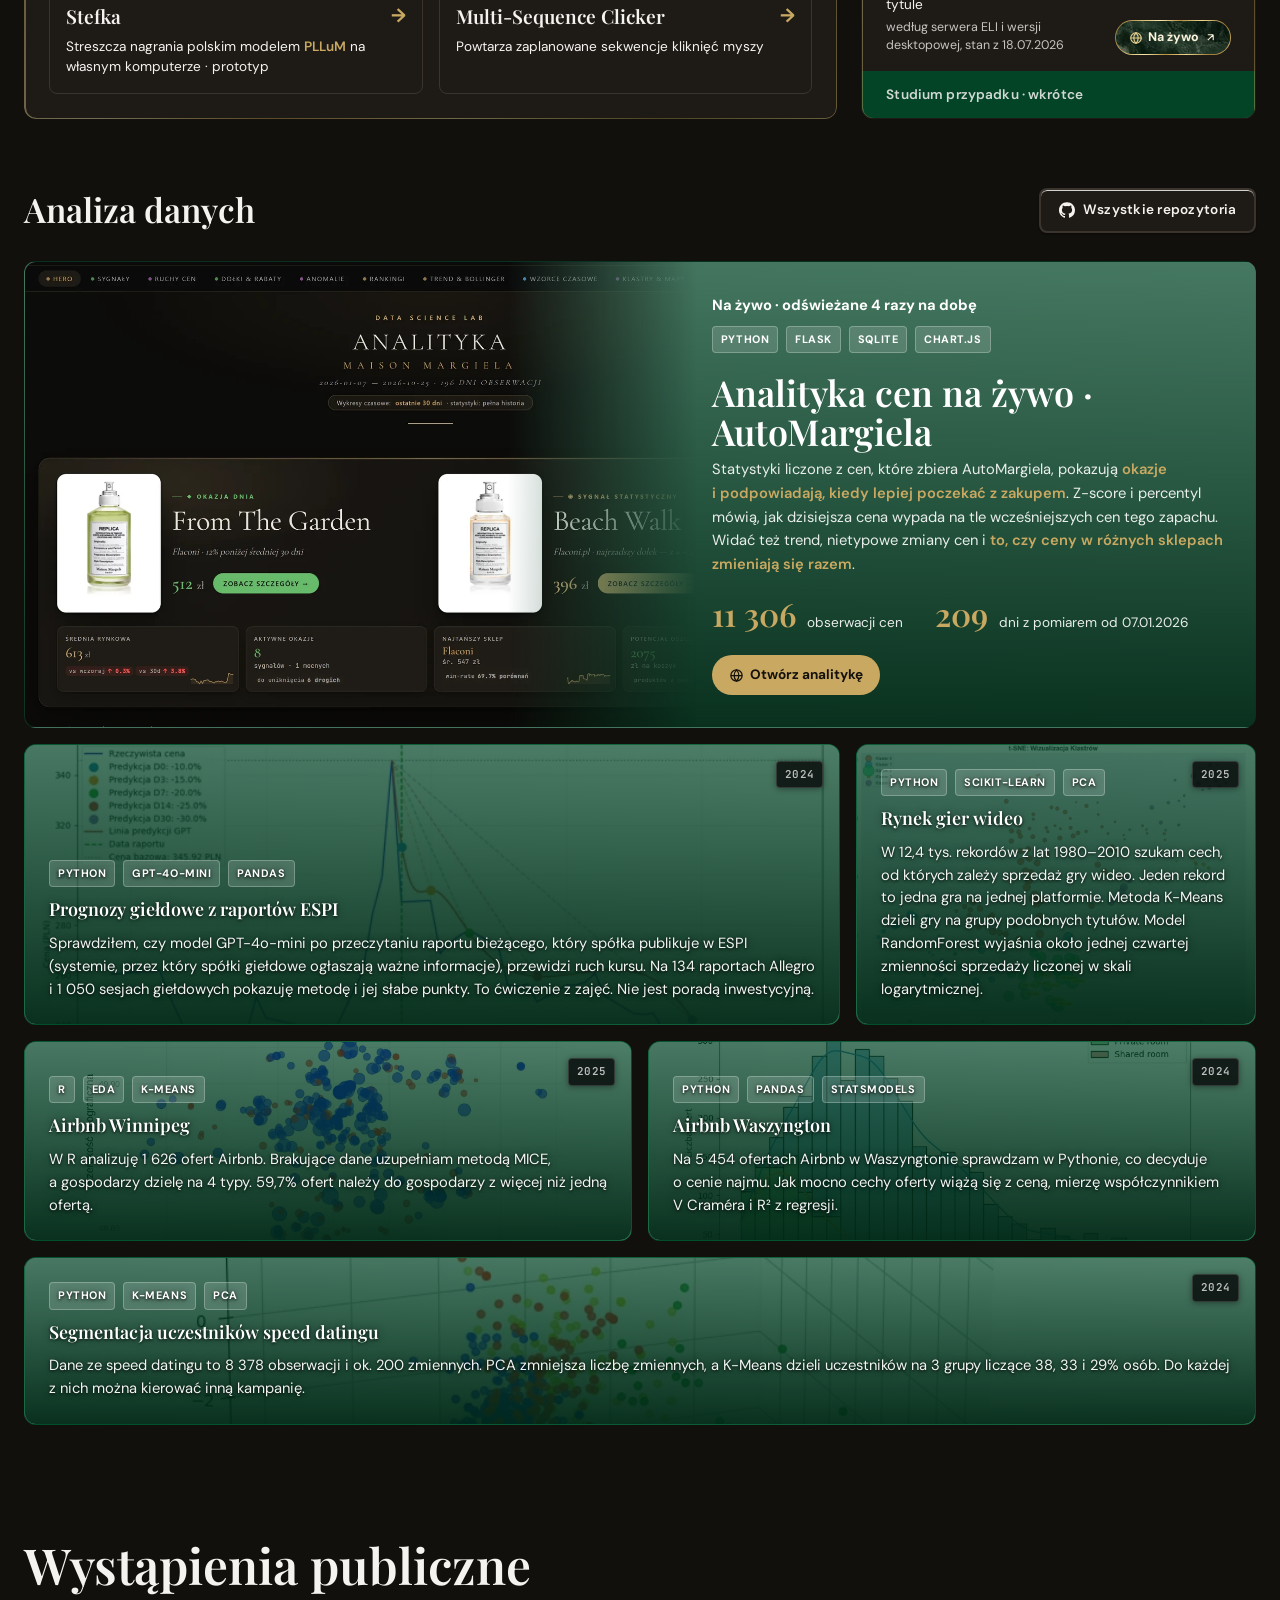
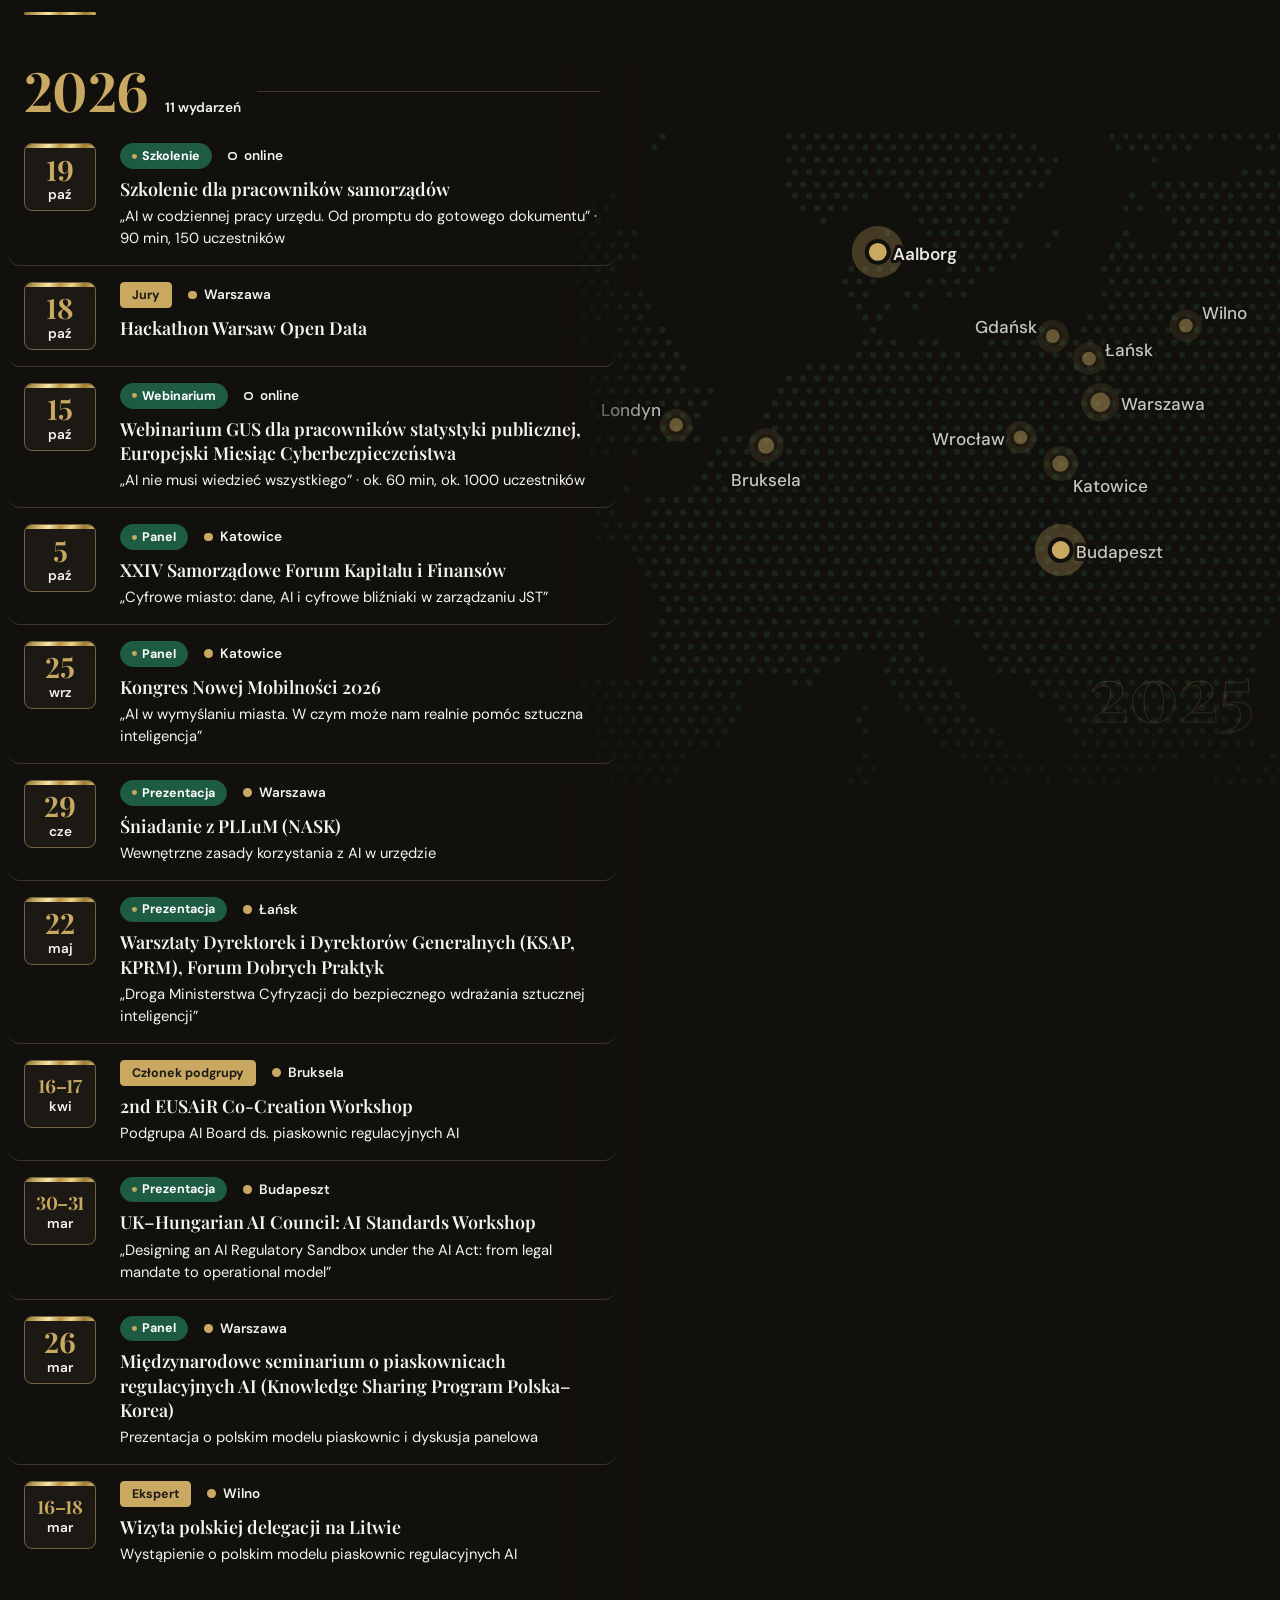
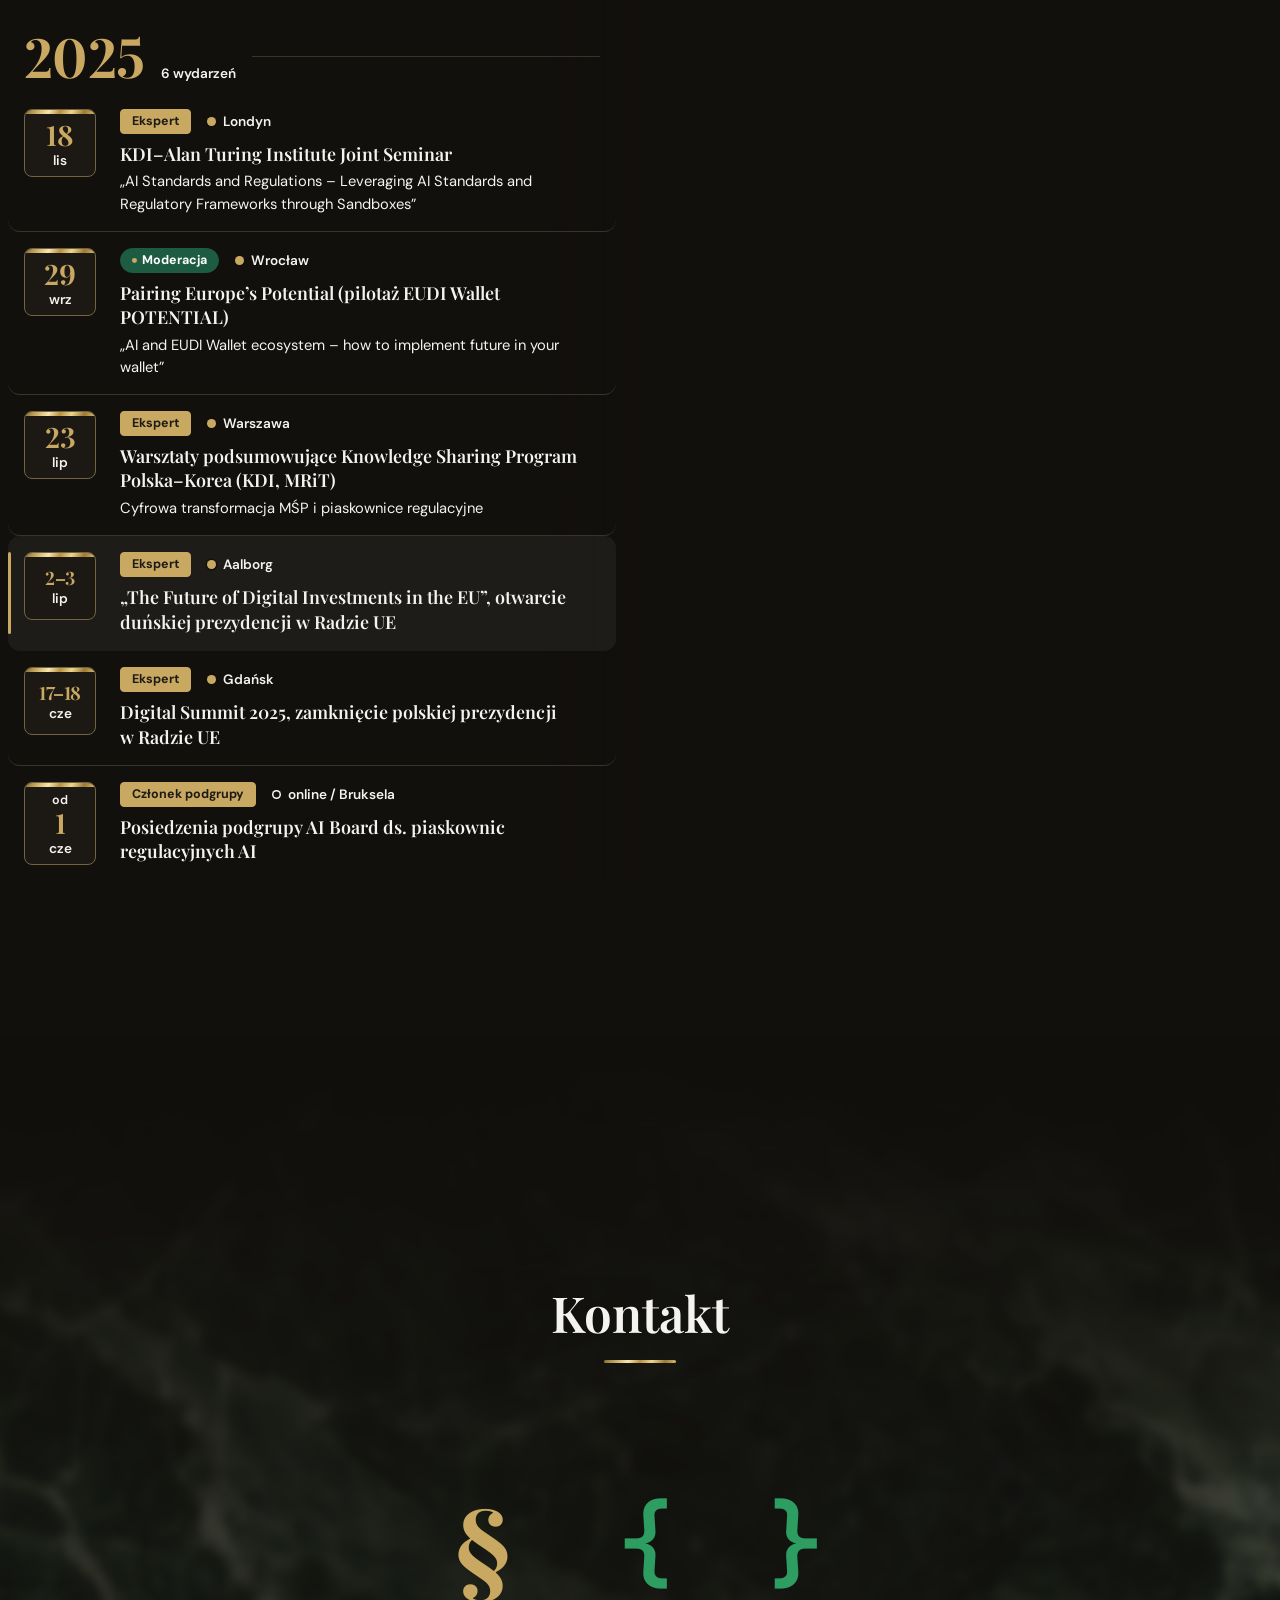
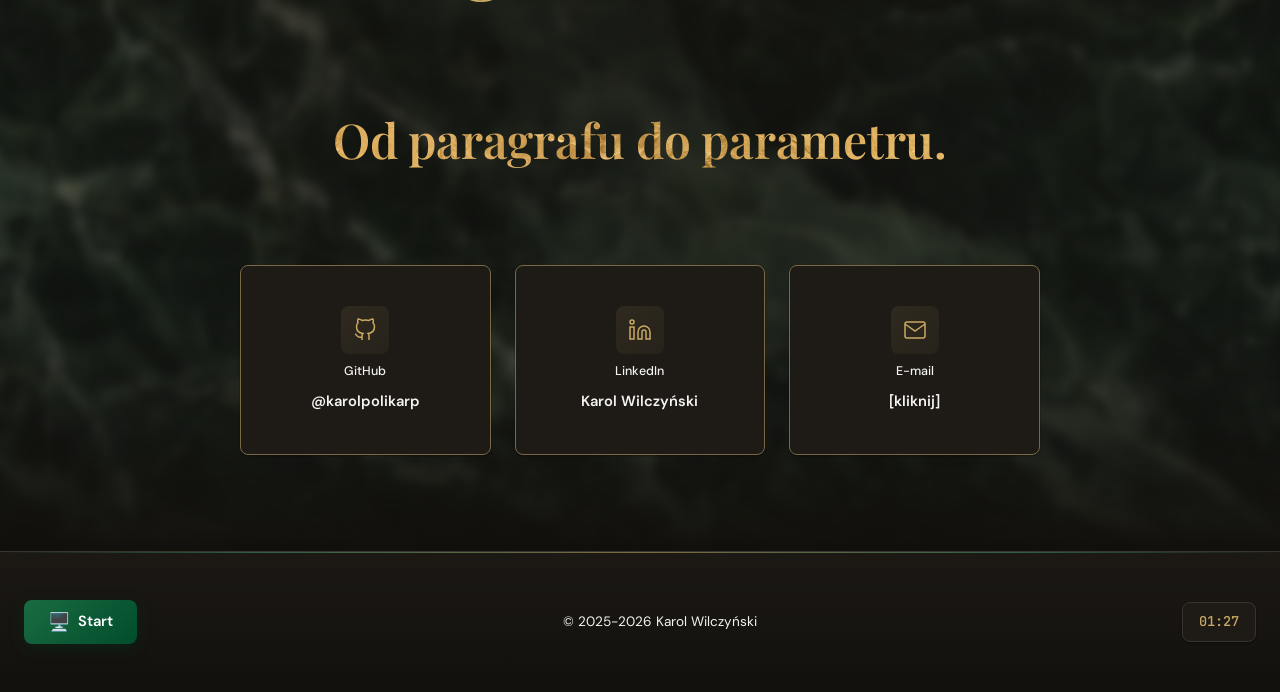
==== commit 6043e7a9: "docs(site): teksty kafli Nimbuhold i Candor prostszym językiem Co-Authored-By: Claude Opus 5.5 <nore" ====
--- a/index.html
+++ b/index.html
@@ -444,8 +444,8 @@
                             <div class="g-cap">
                                 <p class="g-status g-status--live"><span class="g-status-dot" aria-hidden="true"></span><span data-en="Online">Online</span></p>
                                 <h4 class="g-name">Nimbuhold</h4>
-                                <p class="g-kind" data-en="A browser tower defense game: you build a maze of towers for the enemies">Tower defense w&nbsp;przeglądarce: z&nbsp;wież budujesz labirynt dla wrogów</p>
-                                <p class="g-desc" data-en-html="The enemies take the shortest path and you make it longer with towers. The game recomputes the path as you build and &lt;strong class=&quot;g-hl&quot;&gt;tells you before each wave whether your defence will hold&lt;/strong&gt;. There are 25 waves with bosses, and &lt;strong class=&quot;g-hl&quot;&gt;you unlock new factions with your score&lt;/strong&gt;.">Wrogowie idą najkrótszą drogą, a&nbsp;Ty wydłużasz ją wieżami. Gra liczy drogę na bieżąco i&nbsp;<strong class="g-hl">przed każdą falą mówi, czy obrona wystarczy</strong>. Do przejścia jest 25 fal z&nbsp;bossami, a&nbsp;<strong class="g-hl">kolejne frakcje odblokowujesz wynikiem</strong>.</p>
+                                <p class="g-kind" data-en="A browser game in which you build a maze of towers for the enemies">Gra w&nbsp;przeglądarce, w&nbsp;której z&nbsp;wież budujesz labirynt dla wrogów</p>
+                                <p class="g-desc" data-en-html="Enemies take the shortest path and you make it longer with towers. The game recalculates the path after every tower and &lt;strong class=&quot;g-hl&quot;&gt;tells you before each wave whether your defence will hold&lt;/strong&gt;. There are 25 waves with bosses, and &lt;strong class=&quot;g-hl&quot;&gt;you unlock new factions with your score&lt;/strong&gt;.">Wrogowie idą najkrótszą drogą, a&nbsp;ty wydłużasz ją wieżami. Gra przelicza drogę po każdej wieży i&nbsp;<strong class="g-hl">przed każdą falą mówi, czy obrona wystarczy</strong>. Do przejścia jest 25 fal z&nbsp;bossami, a&nbsp;<strong class="g-hl">kolejne frakcje odblokowujesz wynikiem</strong>.</p>
                                 <div class="g-foot"><span class="g-links"><a class="g-ext" href="https://nimbuhold.karolwilczynski.com" target="_blank" rel="noopener"><svg class="g-ext-ico" viewBox="0 0 24 24" fill="none" stroke="currentColor" stroke-width="2" aria-hidden="true"><circle cx="12" cy="12" r="9"/><path d="M3 12h18M12 3c2.5 2.6 3.8 5.6 3.8 9s-1.3 6.4-3.8 9c-2.5-2.6-3.8-5.6-3.8-9s1.3-6.4 3.8-9z"/></svg><span data-en="Play">Zagraj</span><svg viewBox="0 0 24 24" fill="none" stroke="currentColor" stroke-width="2" aria-hidden="true"><path d="M7 17L17 7M17 7H7M17 7V17"/></svg></a></span></div>
                             </div>
                             <span class="g-read g-read--soon"><span data-en="Case study · coming soon">Studium przypadku · wkrótce</span></span>
@@ -457,7 +457,7 @@
                                 <p class="g-status g-status--beta"><span class="g-status-dot" aria-hidden="true"></span><span data-en="Online · preview on sample data">Online · podgląd na danych przykładowych</span></p>
                                 <h4 class="g-name">Candor</h4>
                                 <p class="g-kind" data-en="Analysis of an investor’s results from broker statements">Analiza wyników inwestora z&nbsp;wyciągów brokera</p>
-                                <p class="g-desc" data-en-html="You upload an account statement and Candor computes the net result with every cost and shows &lt;strong class=&quot;g-hl&quot;&gt;where you have an edge and where you lose&lt;/strong&gt;. It prices mistakes with backtest simulations. &lt;strong class=&quot;g-hl&quot;&gt;It describes the data and gives no advice&lt;/strong&gt;. It runs without the cloud.">Wgrywasz wyciąg z&nbsp;rachunku, a&nbsp;Candor liczy wynik netto ze wszystkimi kosztami i&nbsp;pokazuje, <strong class="g-hl">gdzie masz przewagę, a&nbsp;gdzie tracisz</strong>. Symulacjami wstecznymi wycenia błędy. <strong class="g-hl">Opisuje dane, nie doradza</strong>. Działa bez chmury.</p>
+                                <p class="g-desc" data-en-html="You upload a brokerage statement and Candor computes the net result after all costs. It shows &lt;strong class=&quot;g-hl&quot;&gt;which instruments and hours make you money&lt;/strong&gt; and which lose it, and &lt;strong class=&quot;g-hl&quot;&gt;what your mistakes cost you&lt;/strong&gt;. It gives no advice. It runs on a Raspberry Pi, without the cloud.">Wgrywasz wyciąg z&nbsp;rachunku maklerskiego, a&nbsp;Candor liczy wynik netto po wszystkich kosztach. Pokazuje, <strong class="g-hl">na których instrumentach i&nbsp;w&nbsp;jakich godzinach zarabiasz</strong>, a&nbsp;na których tracisz, i&nbsp;<strong class="g-hl">ile kosztowały cię błędy</strong>. Porad nie daje. Działa na Raspberry Pi, bez chmury.</p>
                                 <div class="g-foot"><span class="g-links"><a class="g-ext" href="https://candor.karolwilczynski.com" target="_blank" rel="noopener"><svg class="g-ext-ico" viewBox="0 0 24 24" fill="none" stroke="currentColor" stroke-width="2" aria-hidden="true"><circle cx="12" cy="12" r="9"/><path d="M3 12h18M12 3c2.5 2.6 3.8 5.6 3.8 9s-1.3 6.4-3.8 9c-2.5-2.6-3.8-5.6-3.8-9s1.3-6.4 3.8-9z"/></svg><span data-en="See the example">Zobacz przykład</span><svg viewBox="0 0 24 24" fill="none" stroke="currentColor" stroke-width="2" aria-hidden="true"><path d="M7 17L17 7M17 7H7M17 7V17"/></svg></a></span></div>
                             </div>
                             <span class="g-read g-read--soon"><span data-en="Case study · coming soon">Studium przypadku · wkrótce</span></span>
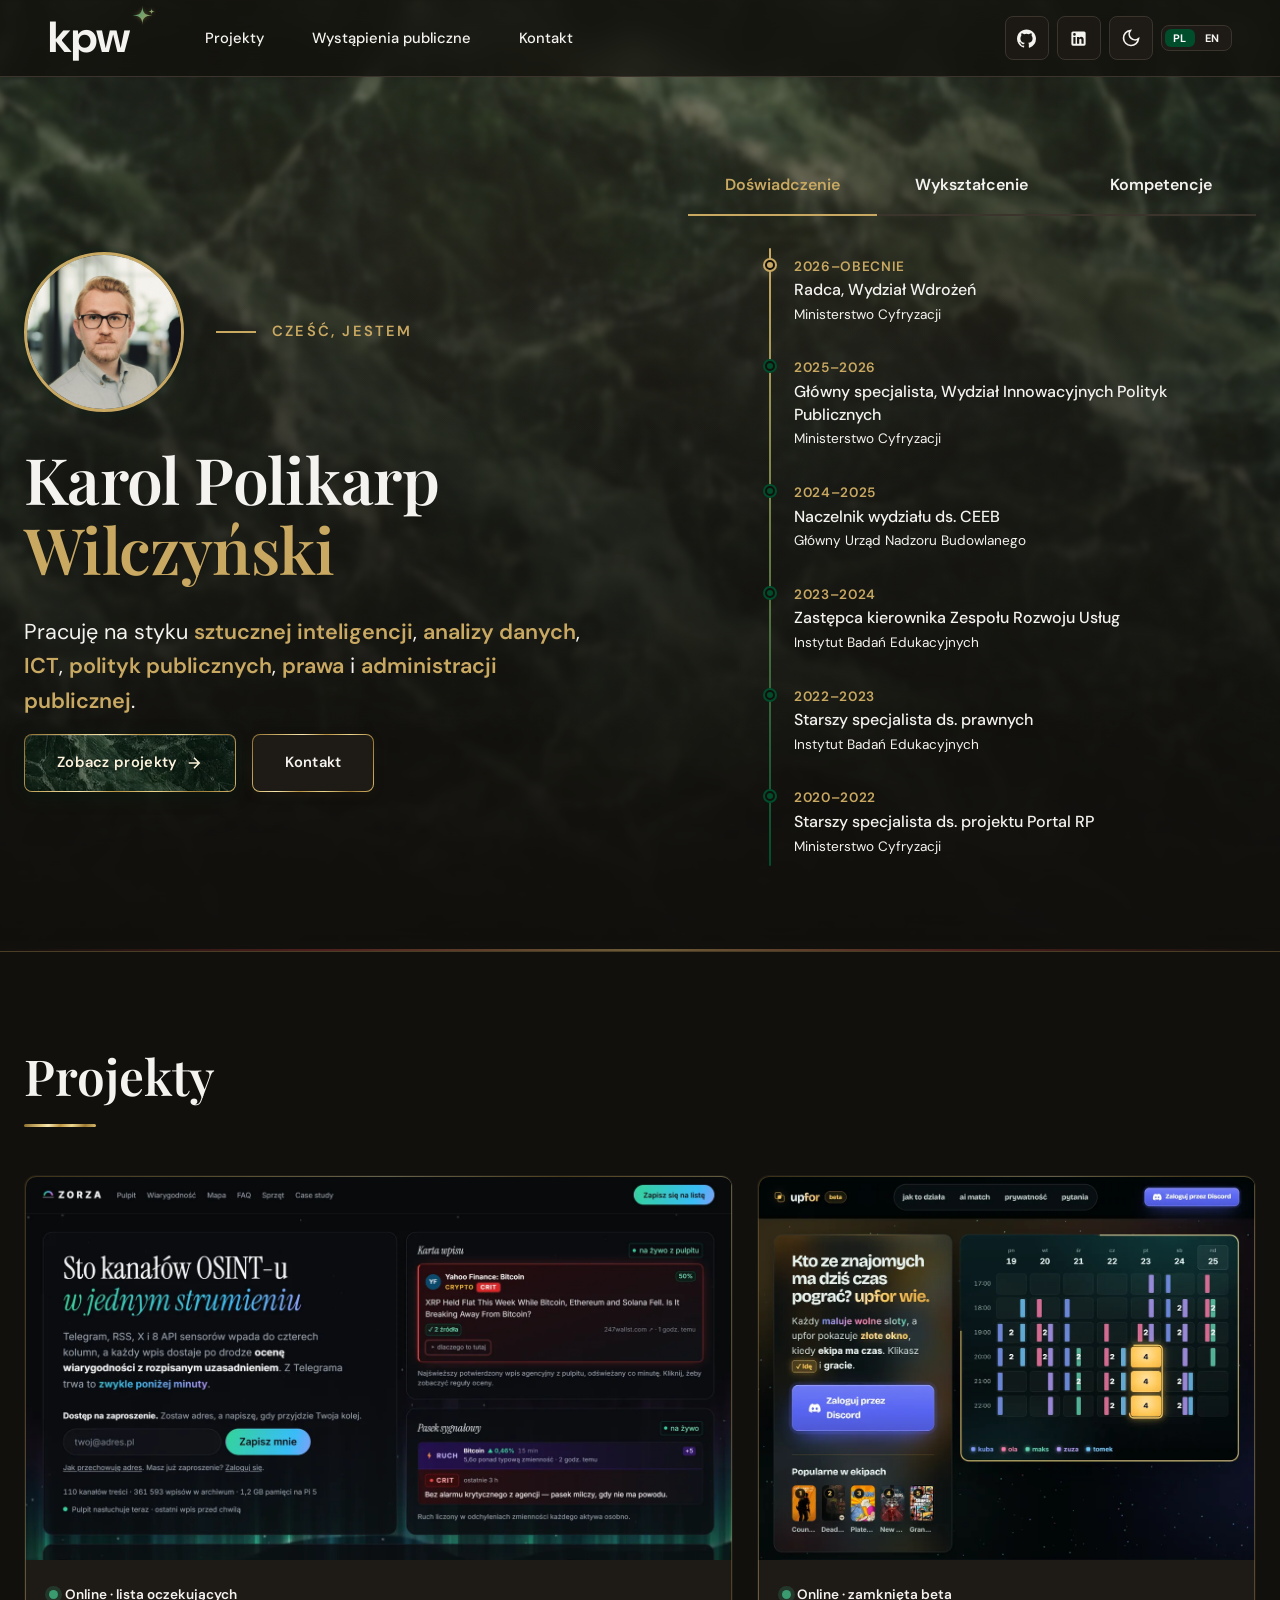
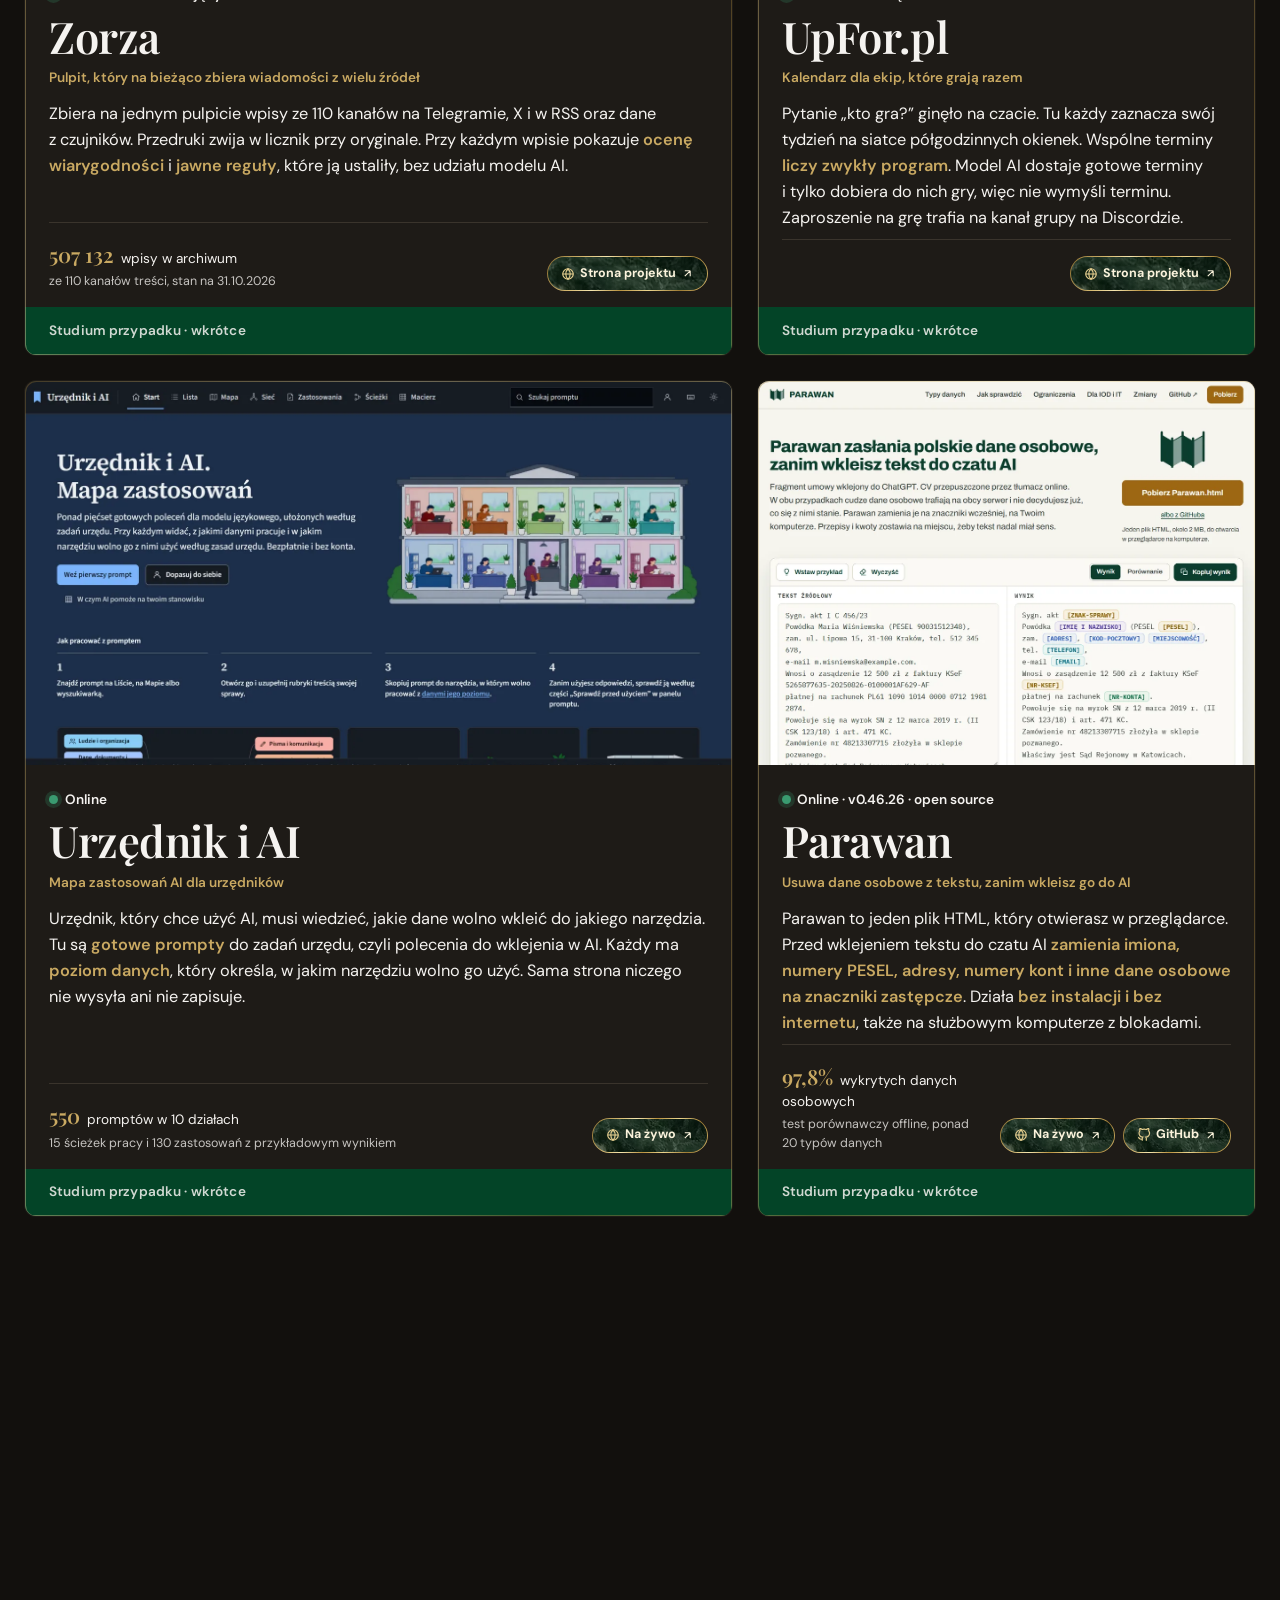
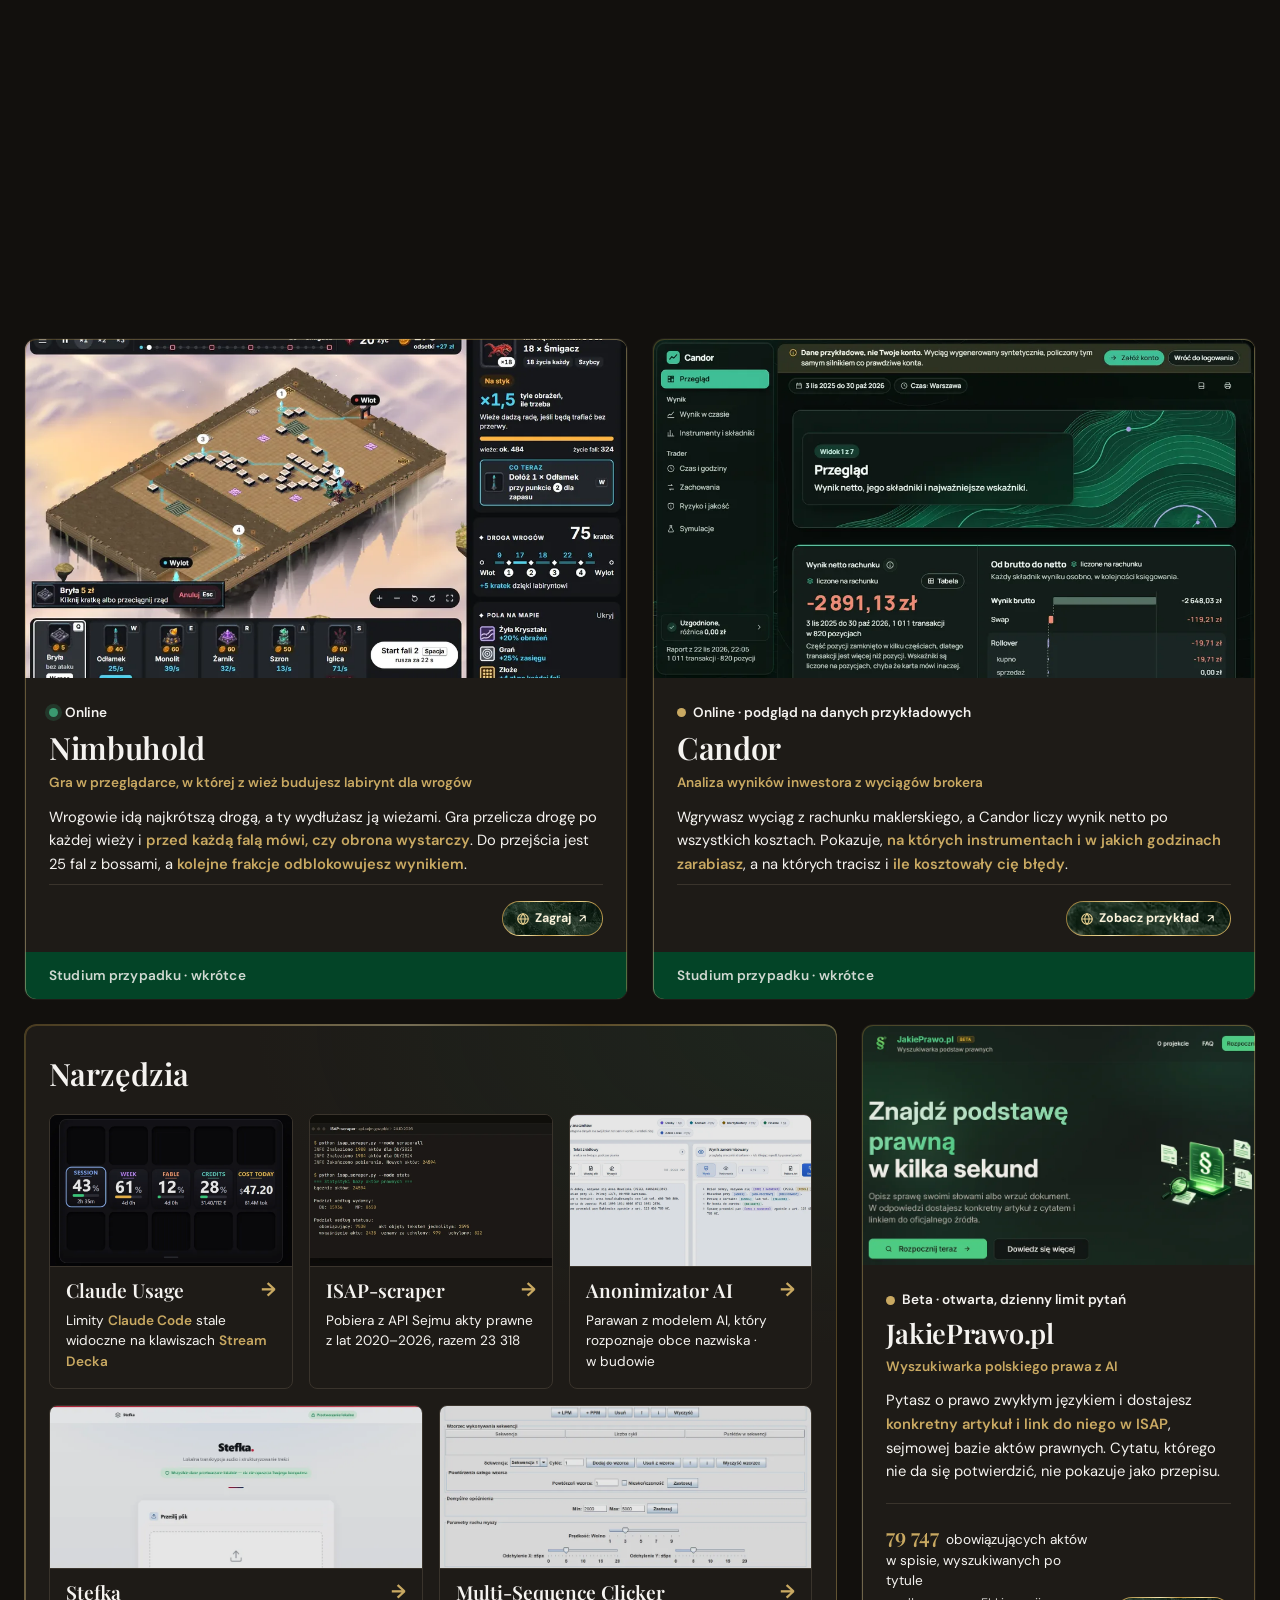
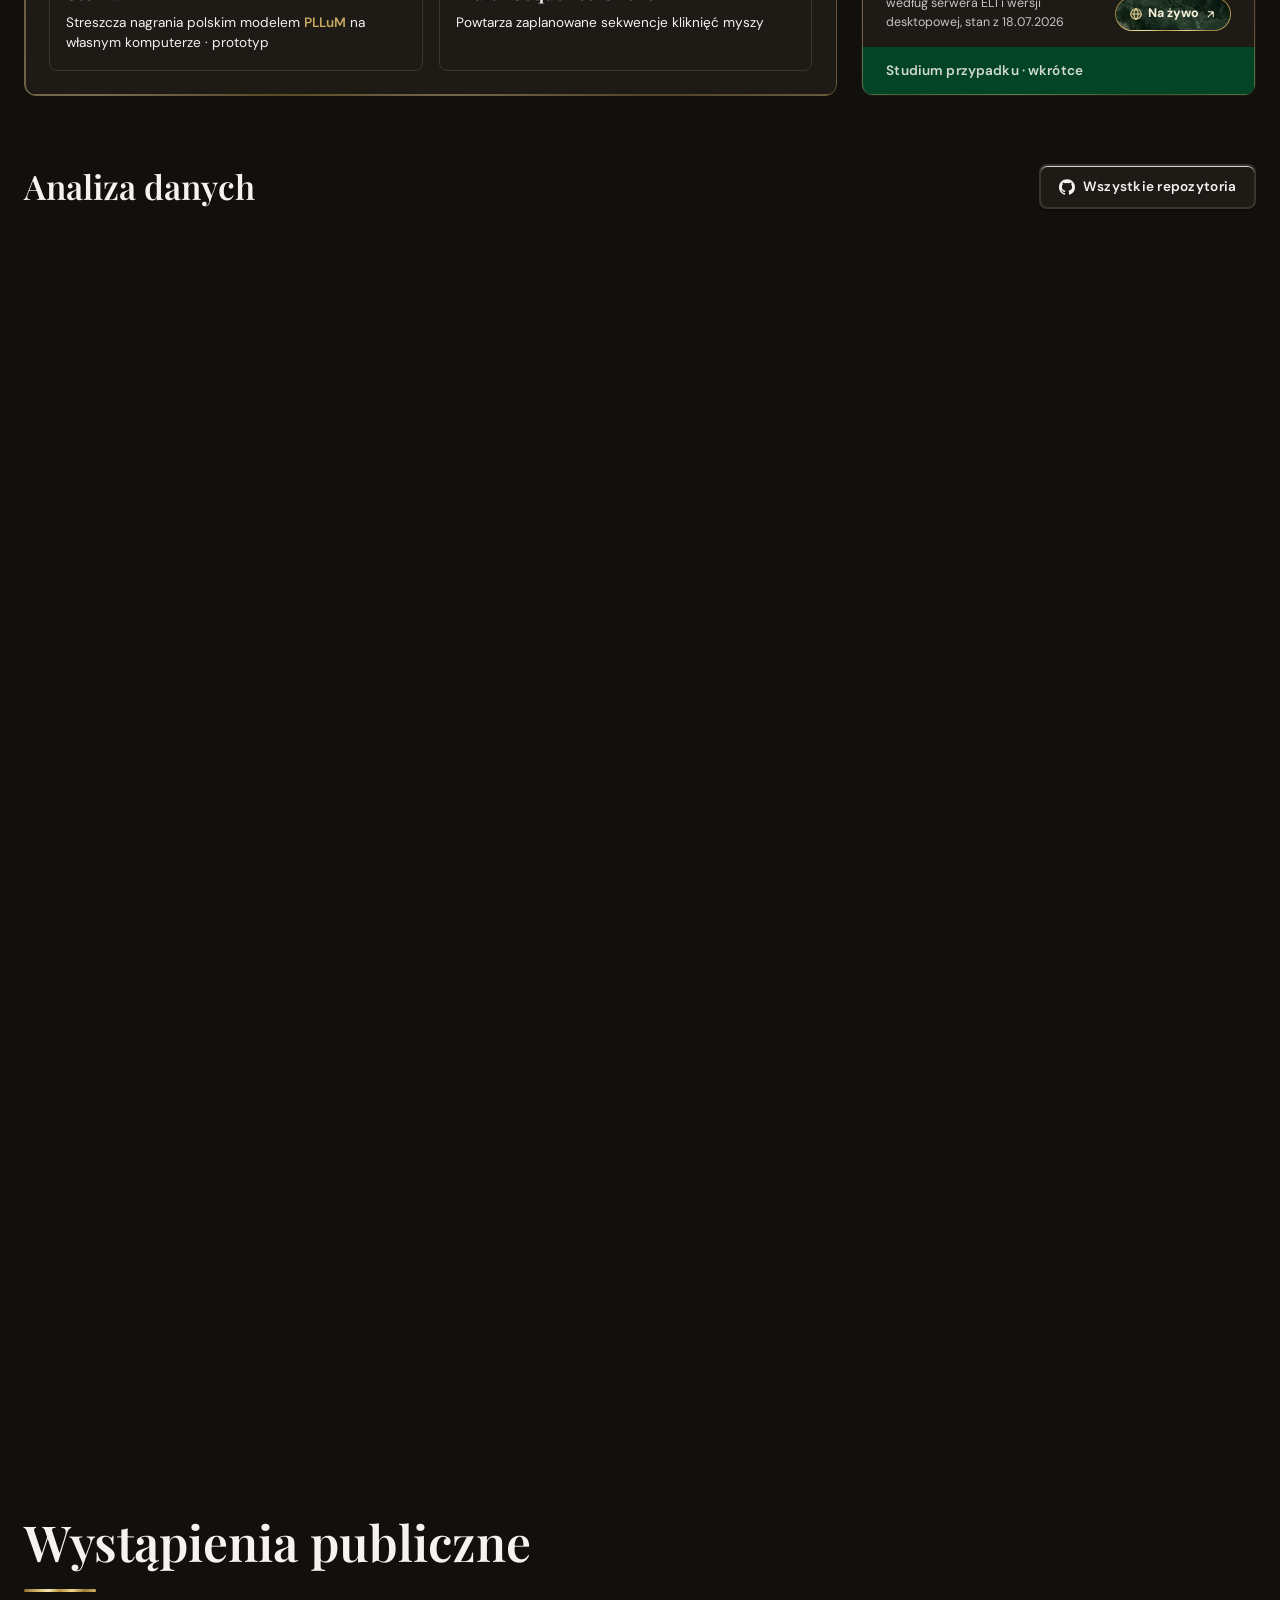
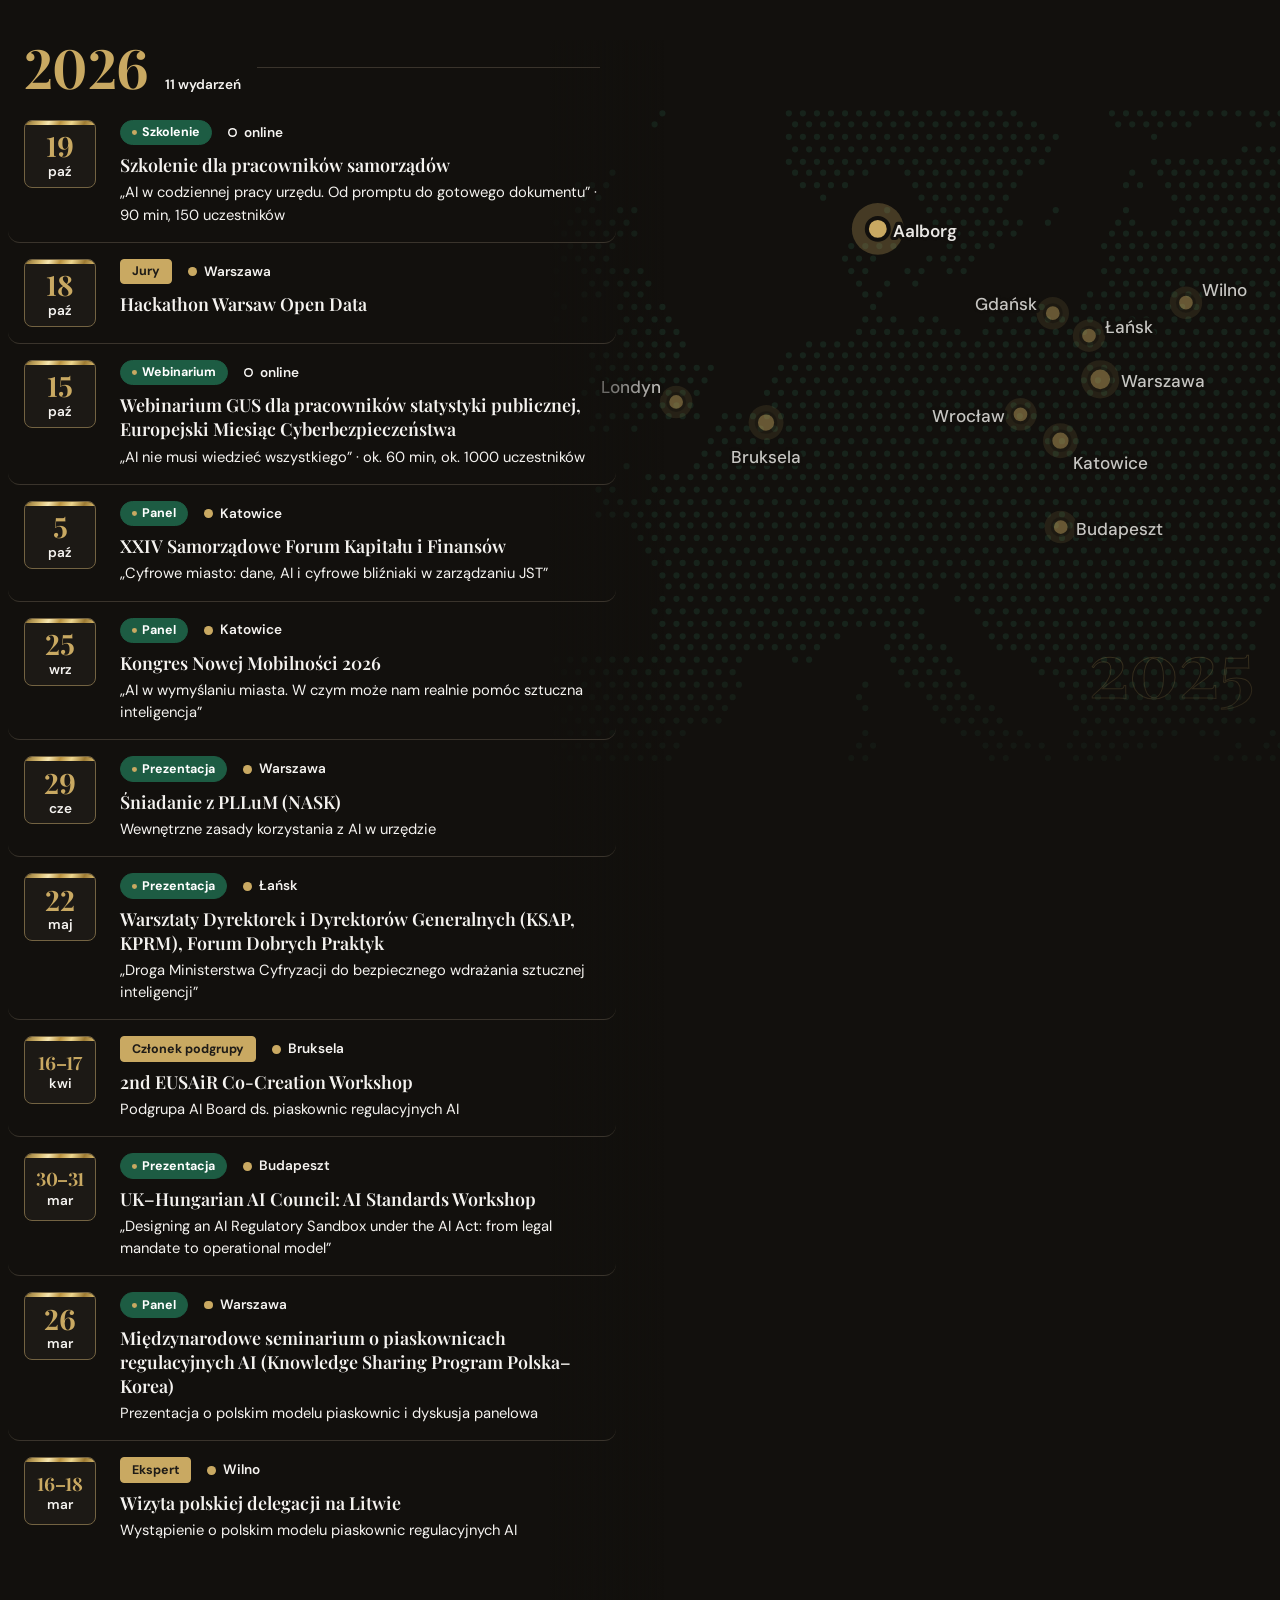
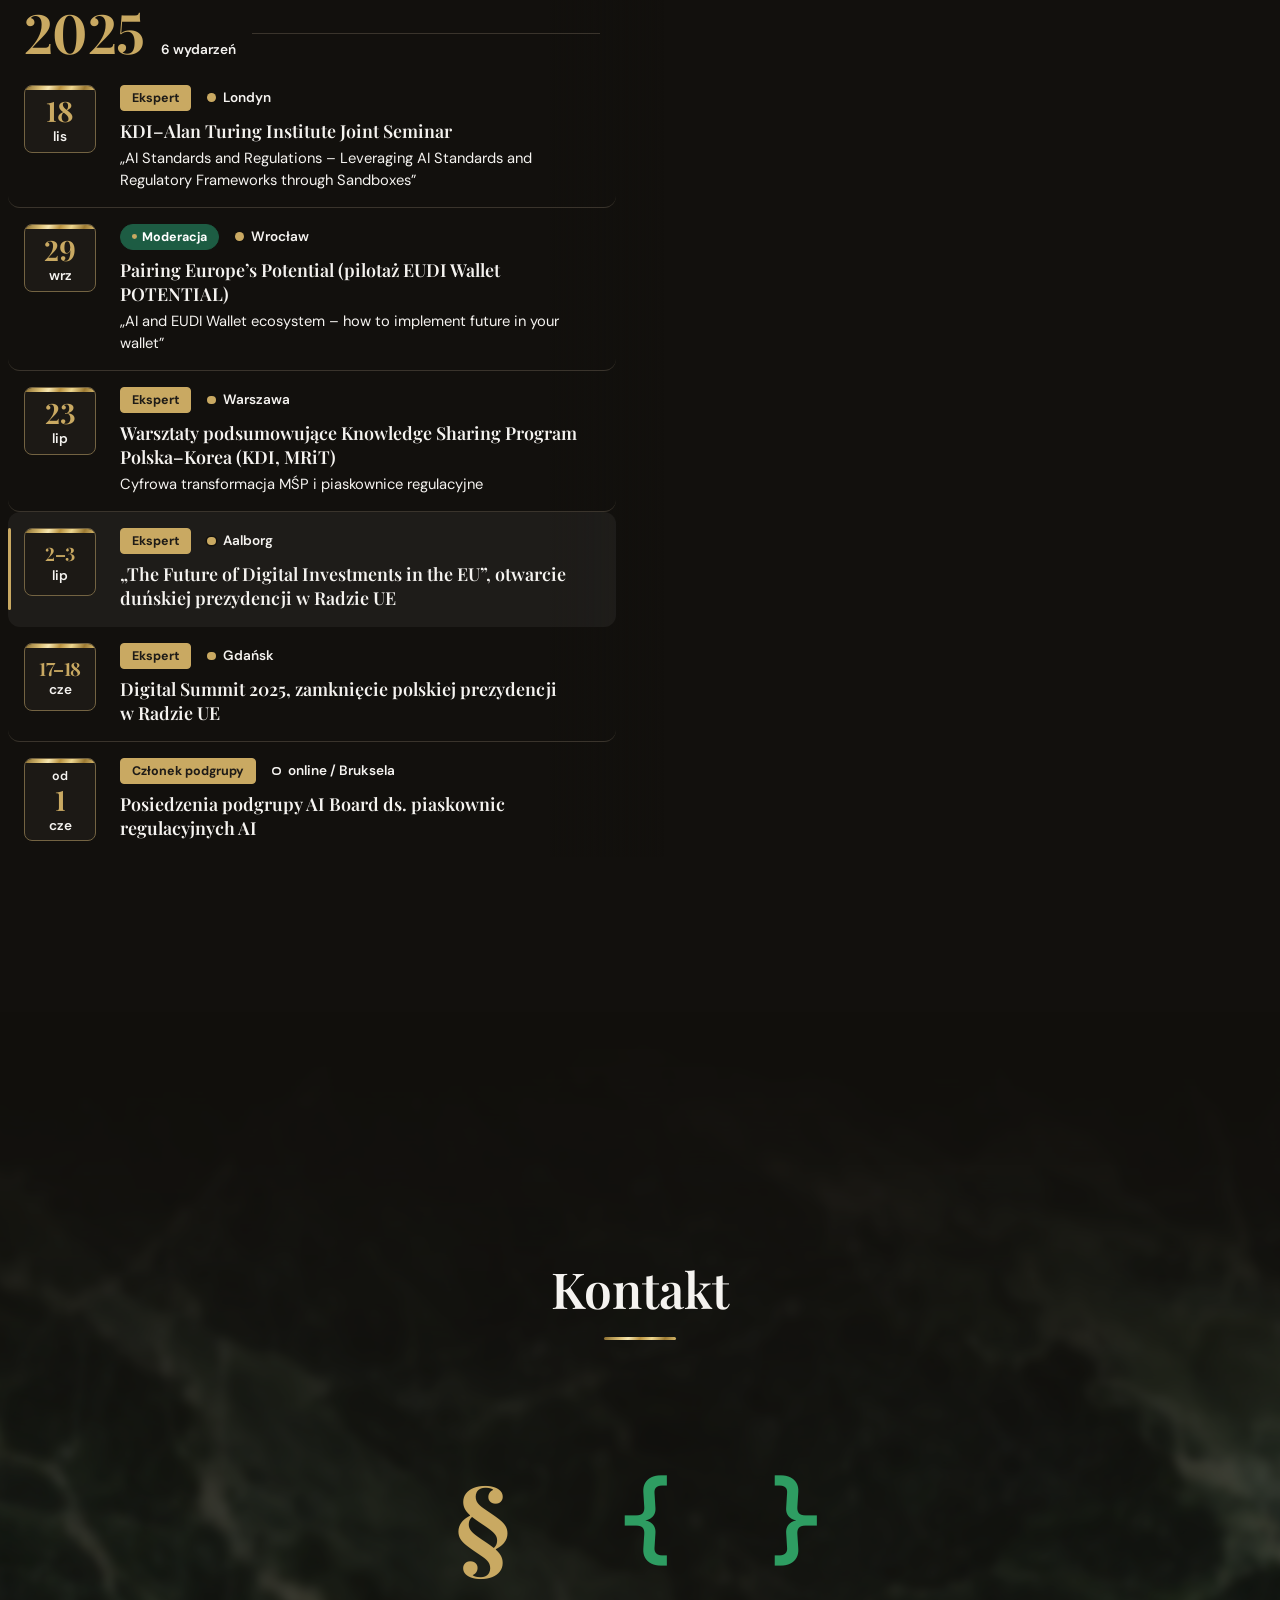
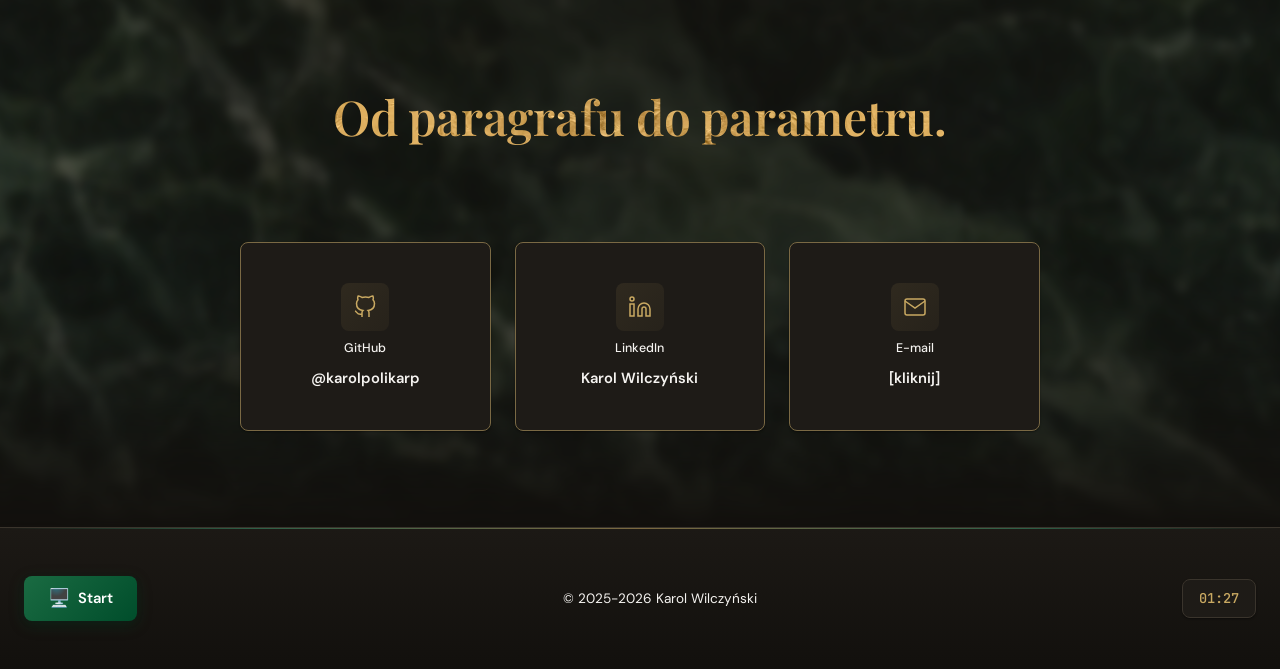
==== commit 0deee08b: "docs(site): krótszy opis Candora Co-Authored-By: Claude Opus 5.5 <noreply@anthropic.com>" ====
--- a/index.html
+++ b/index.html
@@ -457,7 +457,7 @@
                                 <p class="g-status g-status--beta"><span class="g-status-dot" aria-hidden="true"></span><span data-en="Online · preview on sample data">Online · podgląd na danych przykładowych</span></p>
                                 <h4 class="g-name">Candor</h4>
                                 <p class="g-kind" data-en="Analysis of an investor’s results from broker statements">Analiza wyników inwestora z&nbsp;wyciągów brokera</p>
-                                <p class="g-desc" data-en-html="You upload a brokerage statement and Candor computes the net result after all costs. It shows &lt;strong class=&quot;g-hl&quot;&gt;which instruments and hours make you money&lt;/strong&gt; and which lose it, and &lt;strong class=&quot;g-hl&quot;&gt;what your mistakes cost you&lt;/strong&gt;. It gives no advice. It runs on a Raspberry Pi, without the cloud.">Wgrywasz wyciąg z&nbsp;rachunku maklerskiego, a&nbsp;Candor liczy wynik netto po wszystkich kosztach. Pokazuje, <strong class="g-hl">na których instrumentach i&nbsp;w&nbsp;jakich godzinach zarabiasz</strong>, a&nbsp;na których tracisz, i&nbsp;<strong class="g-hl">ile kosztowały cię błędy</strong>. Porad nie daje. Działa na Raspberry Pi, bez chmury.</p>
+                                <p class="g-desc" data-en-html="You upload a brokerage statement and Candor computes the net result after all costs. It shows &lt;strong class=&quot;g-hl&quot;&gt;which instruments and hours make you money&lt;/strong&gt; and which lose it and &lt;strong class=&quot;g-hl&quot;&gt;what your mistakes cost you&lt;/strong&gt;.">Wgrywasz wyciąg z&nbsp;rachunku maklerskiego, a&nbsp;Candor liczy wynik netto po wszystkich kosztach. Pokazuje, <strong class="g-hl">na których instrumentach i&nbsp;w&nbsp;jakich godzinach zarabiasz</strong>, a&nbsp;na których tracisz i&nbsp;<strong class="g-hl">ile kosztowały cię błędy</strong>.</p>
                                 <div class="g-foot"><span class="g-links"><a class="g-ext" href="https://candor.karolwilczynski.com" target="_blank" rel="noopener"><svg class="g-ext-ico" viewBox="0 0 24 24" fill="none" stroke="currentColor" stroke-width="2" aria-hidden="true"><circle cx="12" cy="12" r="9"/><path d="M3 12h18M12 3c2.5 2.6 3.8 5.6 3.8 9s-1.3 6.4-3.8 9c-2.5-2.6-3.8-5.6-3.8-9s1.3-6.4 3.8-9z"/></svg><span data-en="See the example">Zobacz przykład</span><svg viewBox="0 0 24 24" fill="none" stroke="currentColor" stroke-width="2" aria-hidden="true"><path d="M7 17L17 7M17 7H7M17 7V17"/></svg></a></span></div>
                             </div>
                             <span class="g-read g-read--soon"><span data-en="Case study · coming soon">Studium przypadku · wkrótce</span></span>
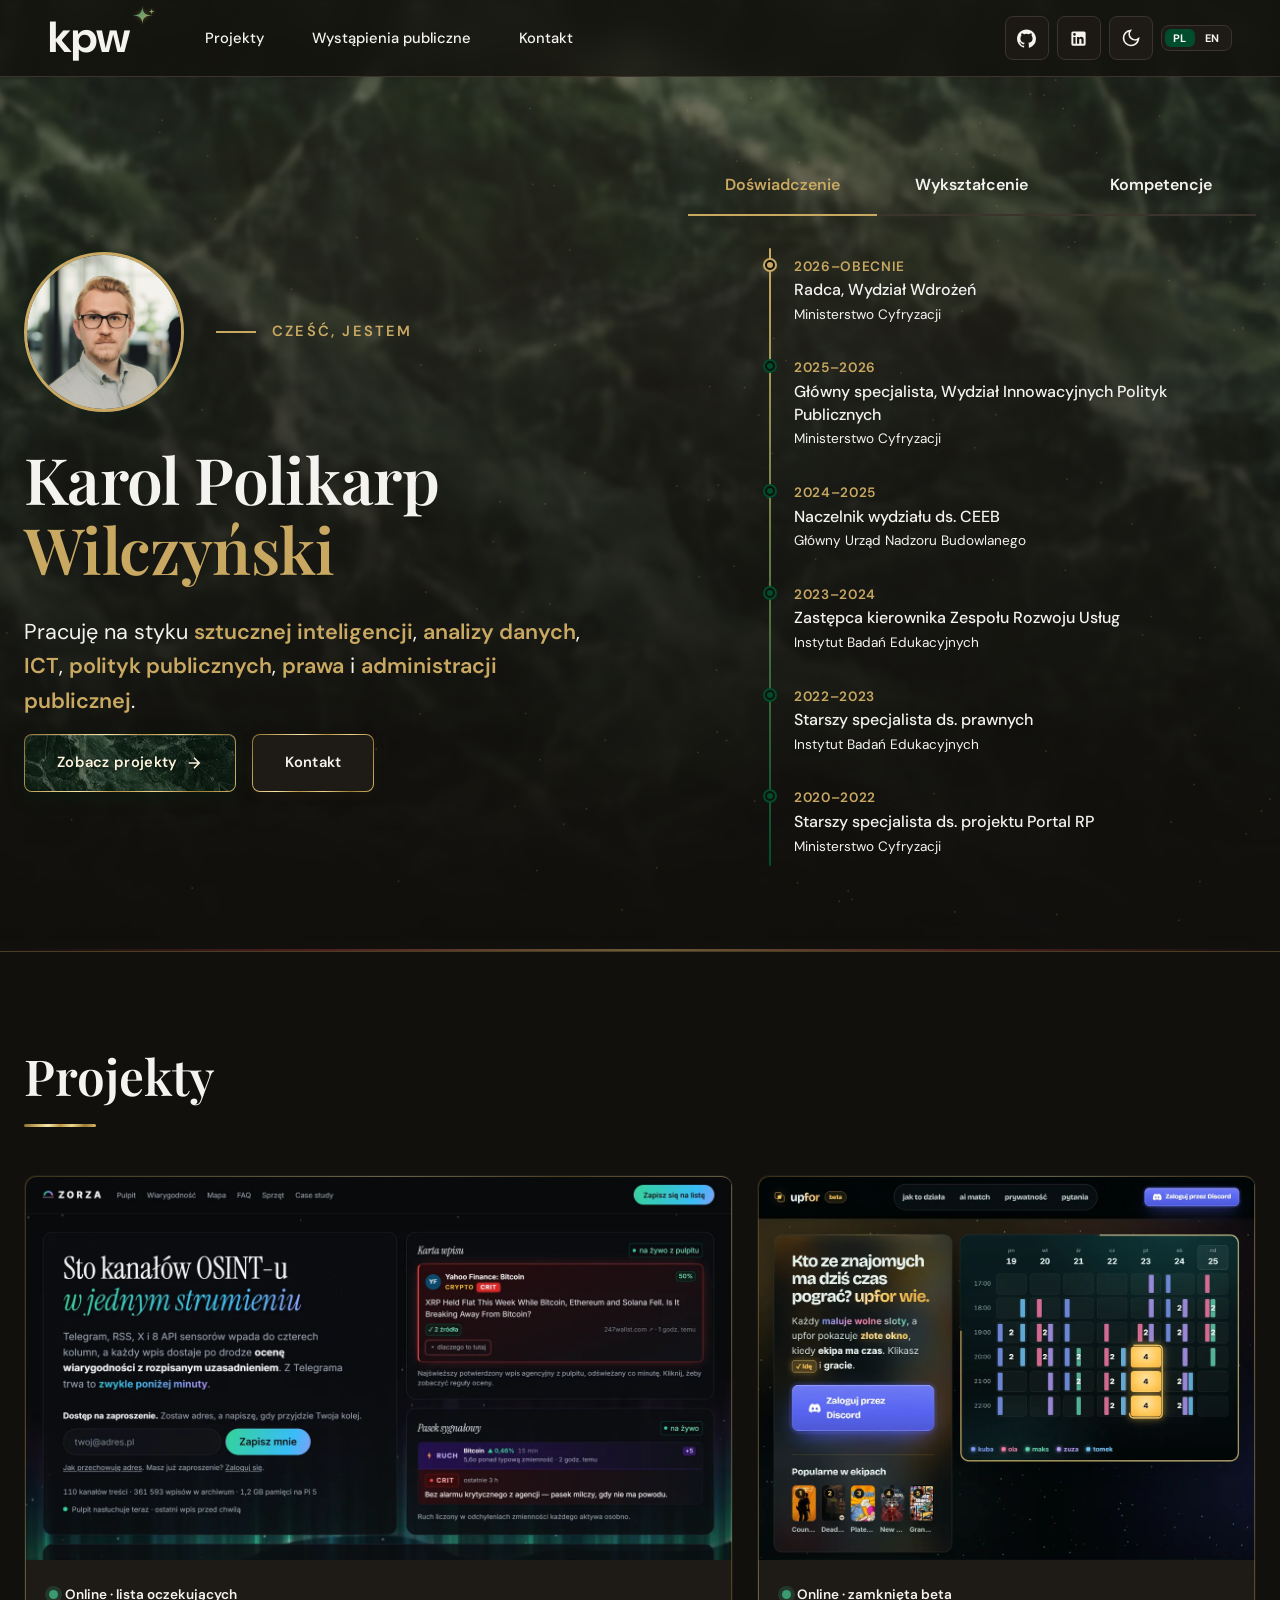
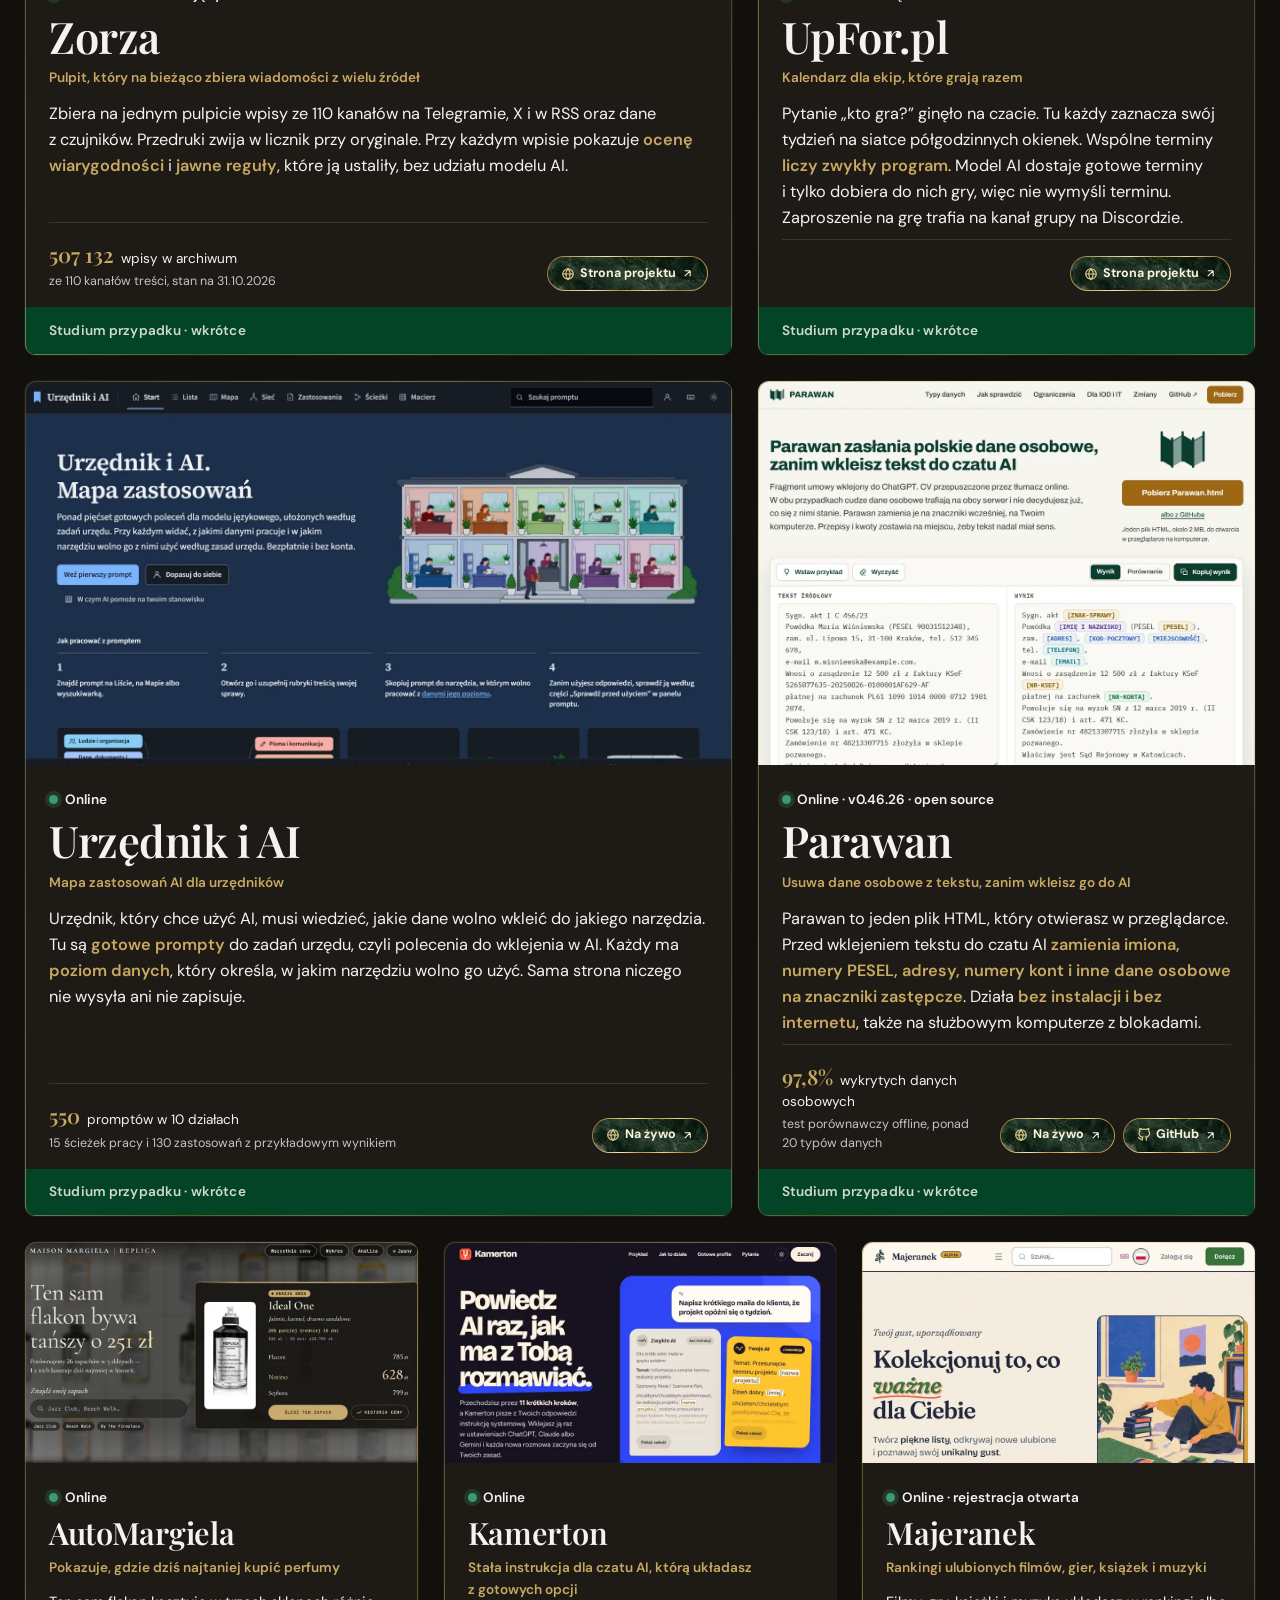
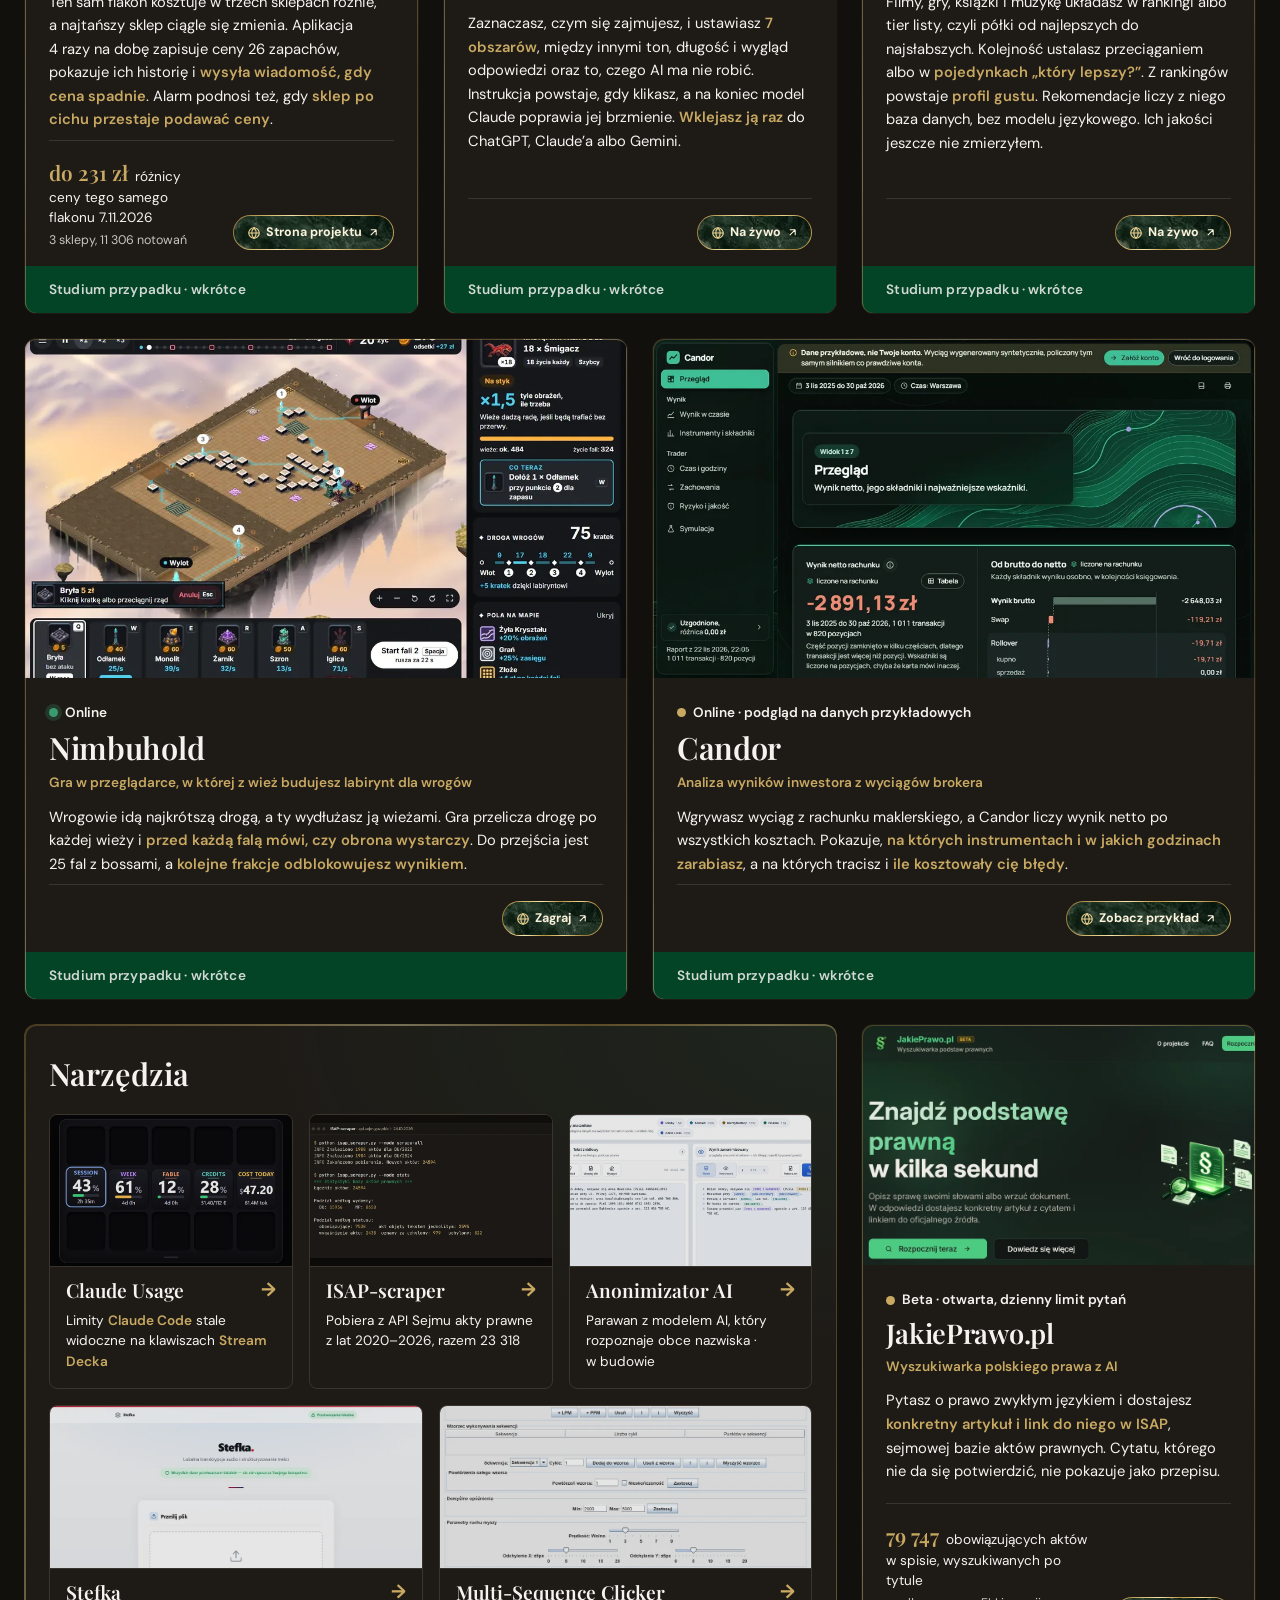
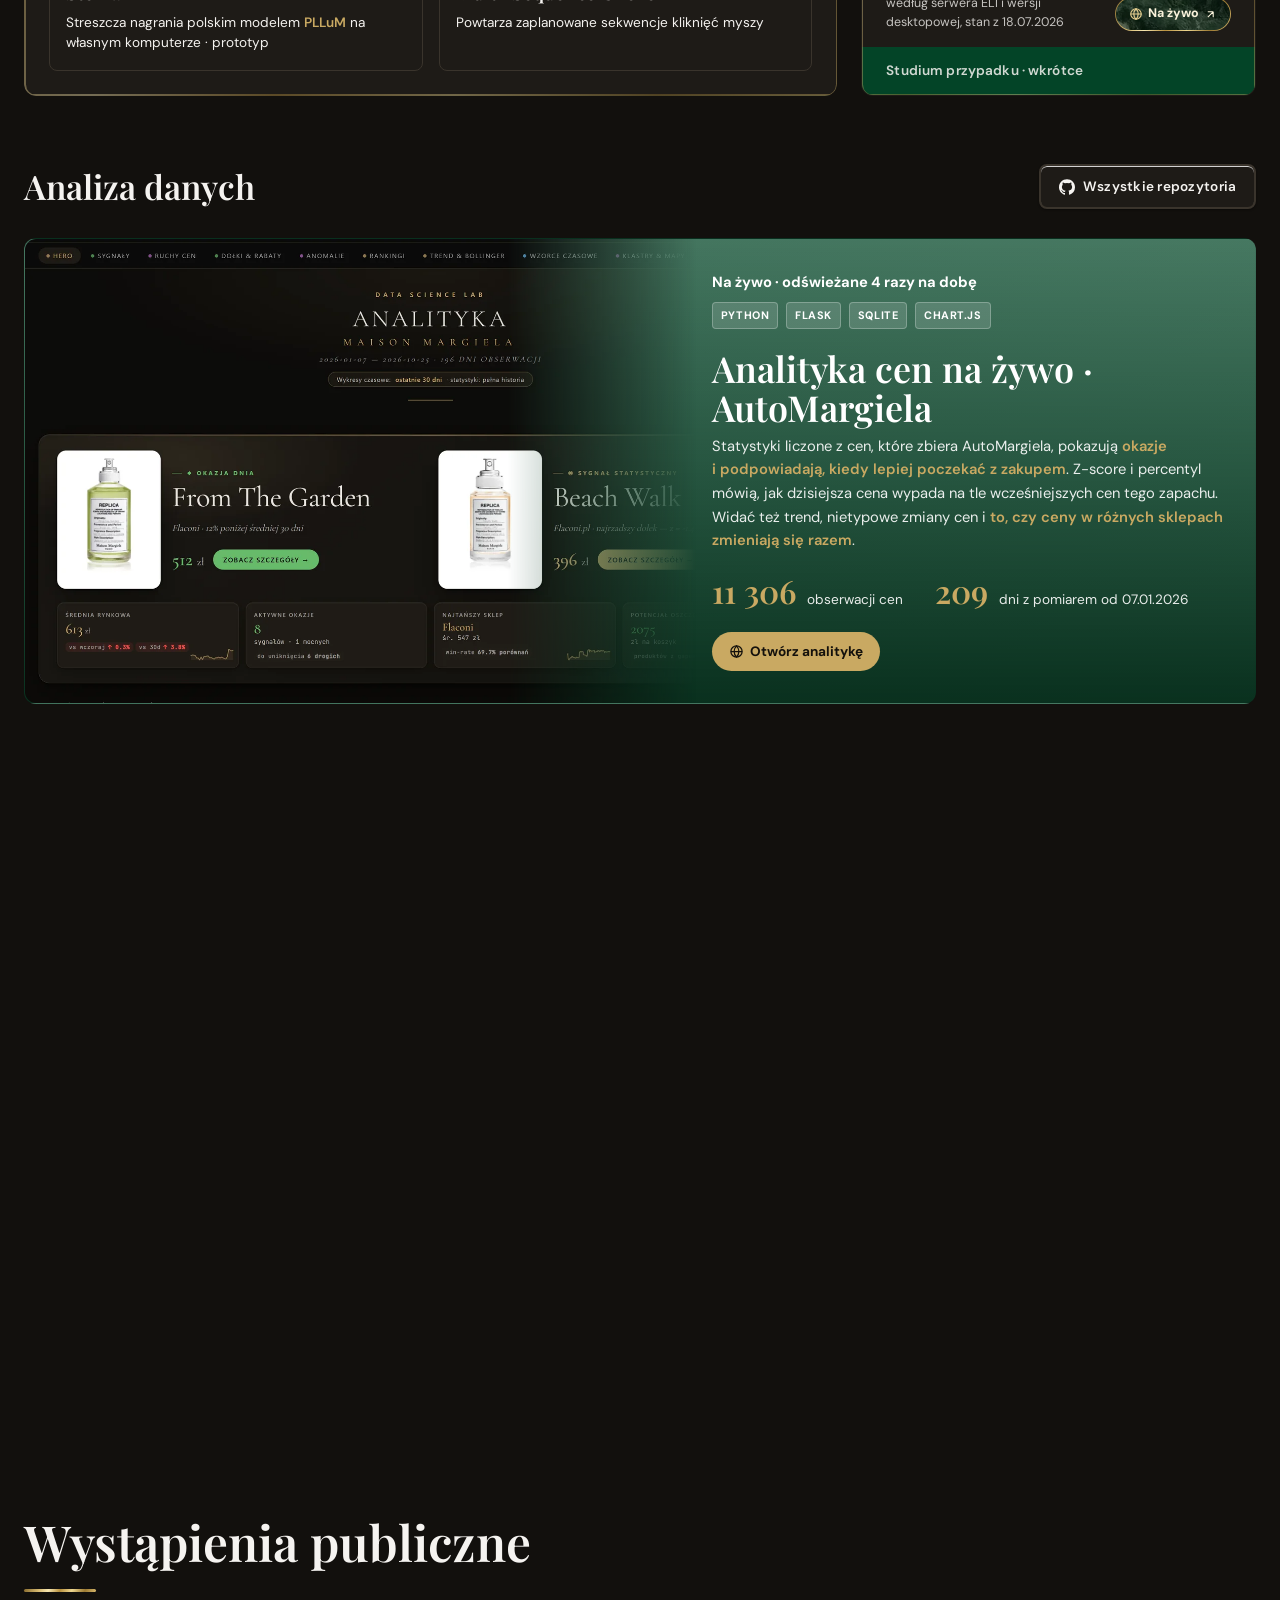
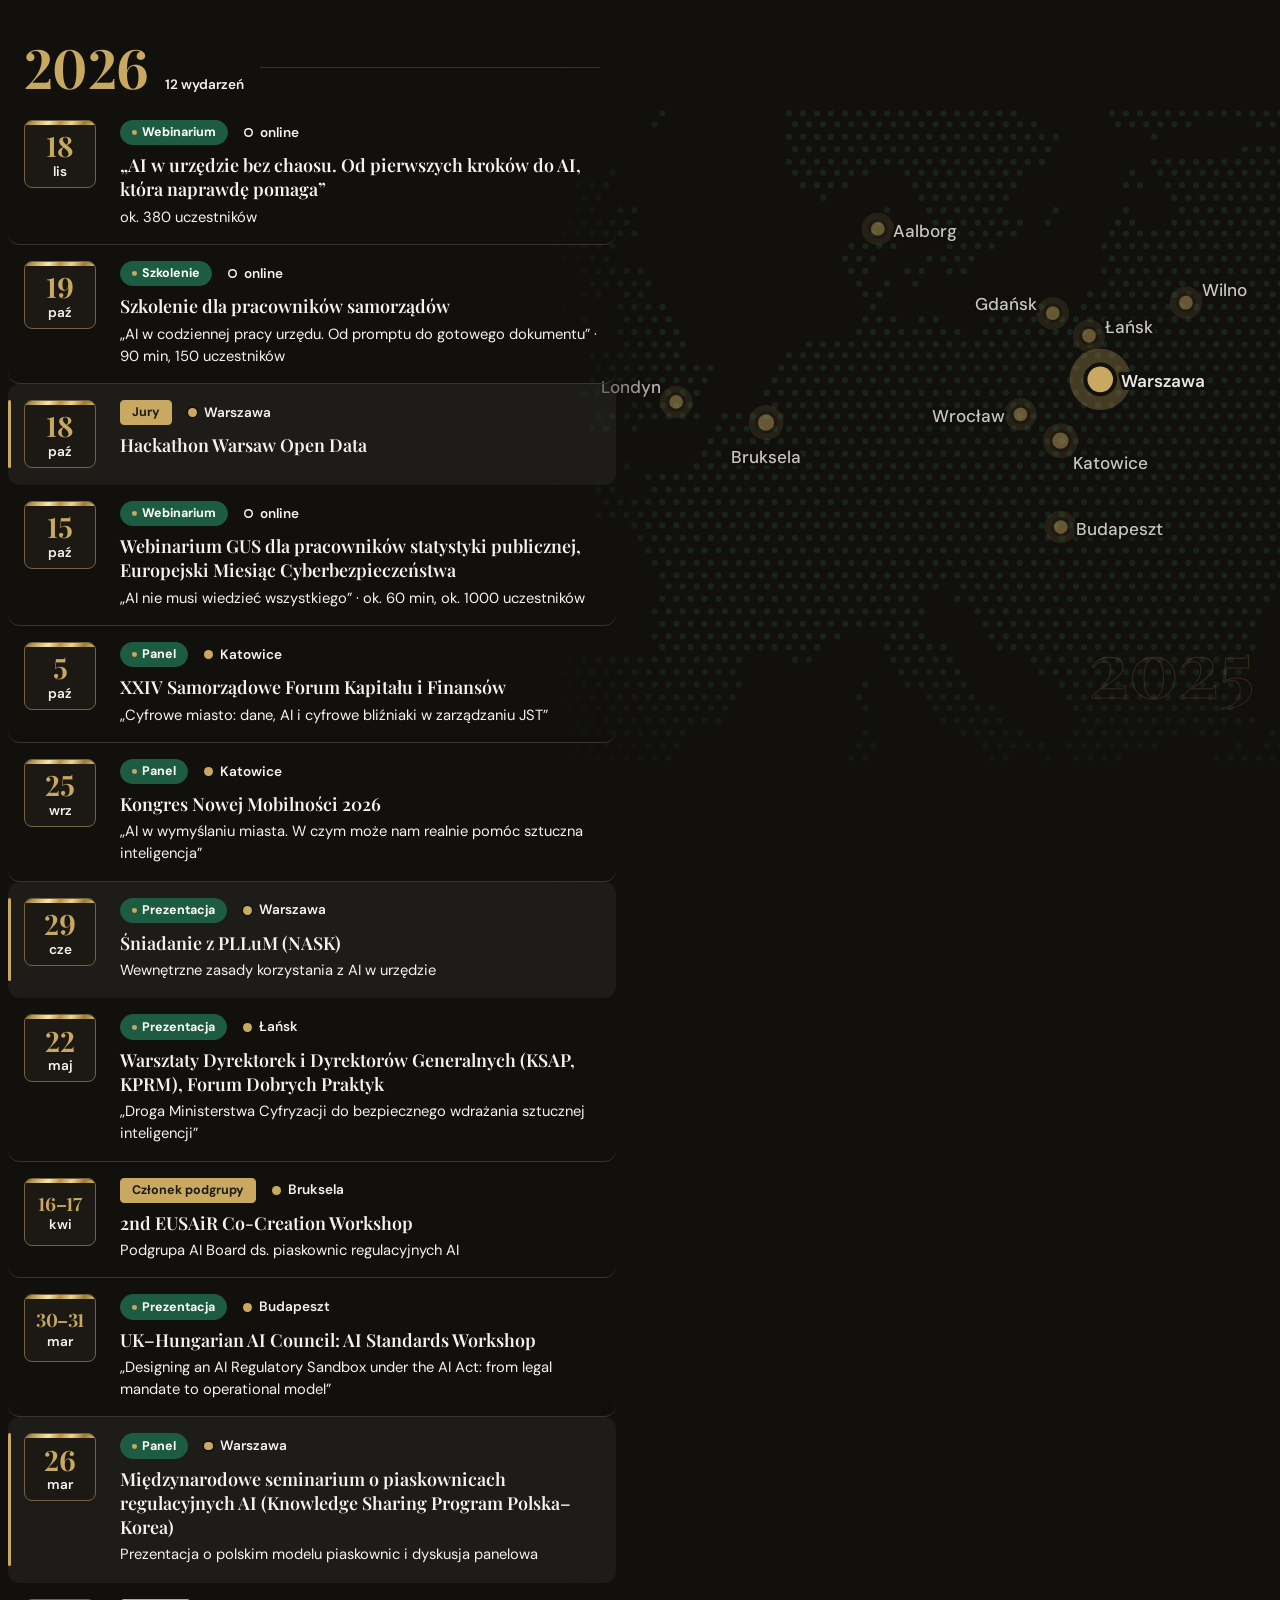
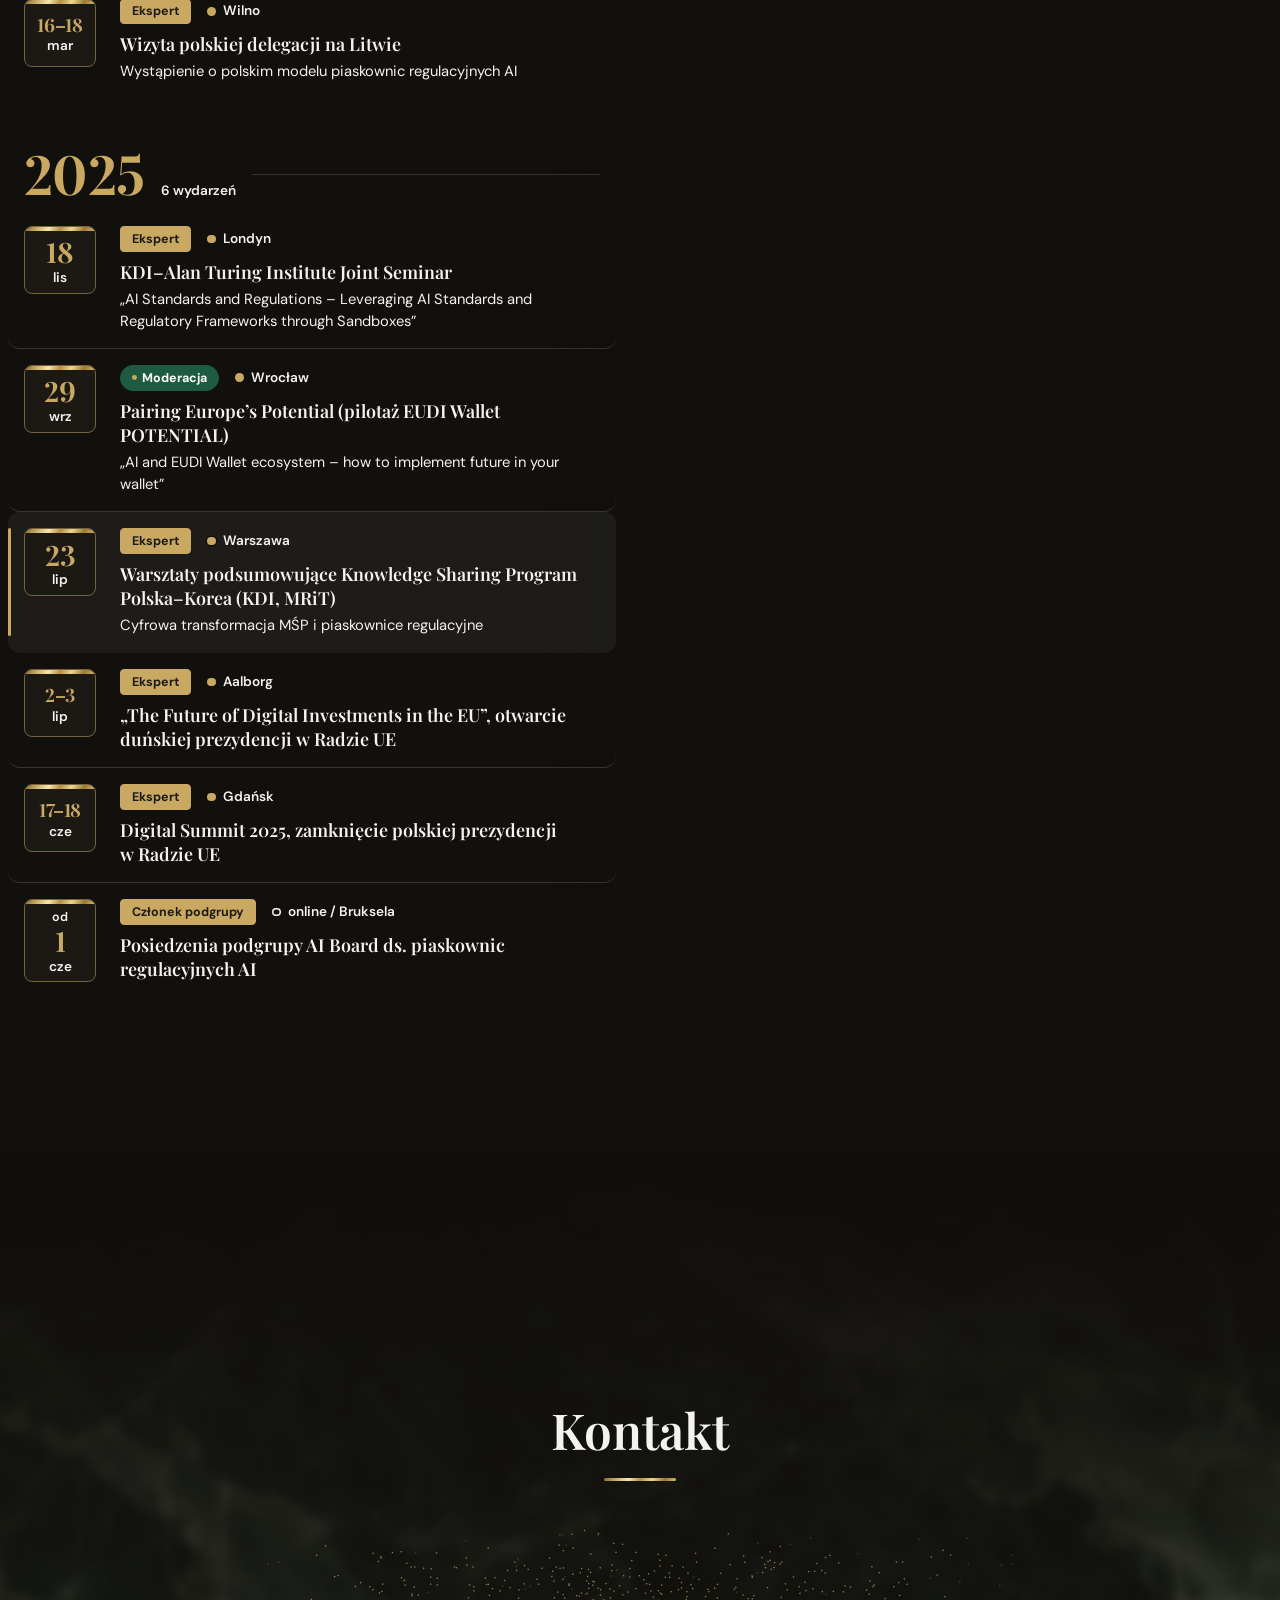
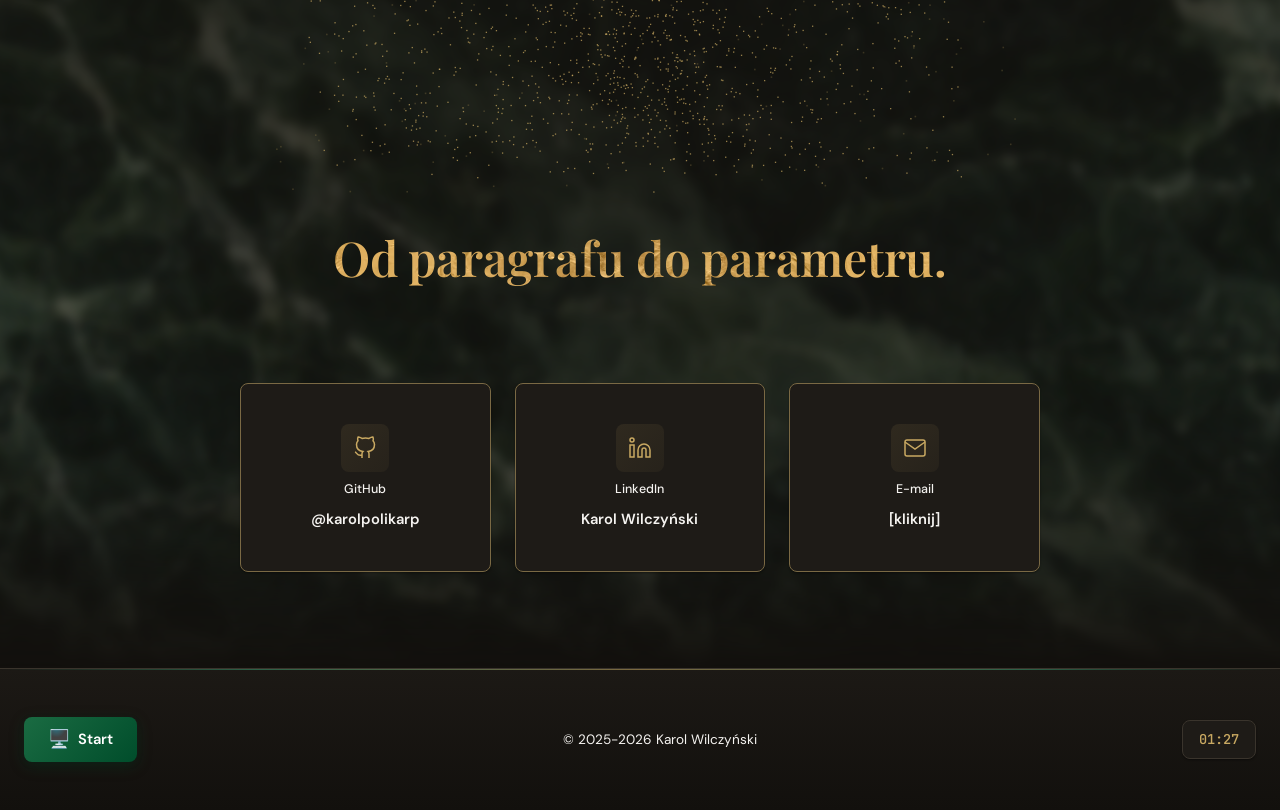
==== commit 5c263ca2: "feat(site): webinarium 18.11.2026 „AI w urzędzie bez chaosu” w Wystąpieniach Co-Authored-By: Claude " ====
--- a/index.html
+++ b/index.html
@@ -895,8 +895,16 @@
                     </div>
                     <div class="talks-wrap">
                     <div class="talks-group">
-                    <h3 class="talks-year" id="talks-2026"><span class="talks-year-num">2026</span> <span class="talks-year-count" data-en="11 events">11 wydarzeń</span></h3>
+                    <h3 class="talks-year" id="talks-2026"><span class="talks-year-num">2026</span> <span class="talks-year-count" data-en="12 events">12 wydarzeń</span></h3>
                     <ol class="talks-list" aria-labelledby="talks-2026">
+                        <li class="talk talk--speak">
+                            <time class="talk-date" datetime="2026-11-18"><span class="td-day">18</span> <span class="td-mon" data-en="Nov">lis</span> <span class="sr-only">2026</span></time>
+                            <div class="talk-body">
+                                <p class="talk-tags"><span class="talk-role talk-role--speak" data-en="Webinar">Webinarium</span> <span class="talk-city talk-city--online" data-en="online">online</span></p>
+                                <p class="talk-event" data-en="“AI in the office without chaos: from the first steps to AI that really helps”">„AI w&nbsp;urzędzie bez chaosu. Od pierwszych kroków do AI, która naprawdę pomaga”</p>
+                                <p class="talk-topic" data-en="about 380 attendees">ok. 380 uczestników</p>
+                            </div>
+                        </li>
                         <li class="talk talk--speak">
                             <time class="talk-date" datetime="2026-10-19"><span class="td-day">19</span> <span class="td-mon" data-en="Oct">paź</span> <span class="sr-only">2026</span></time>
                             <div class="talk-body">
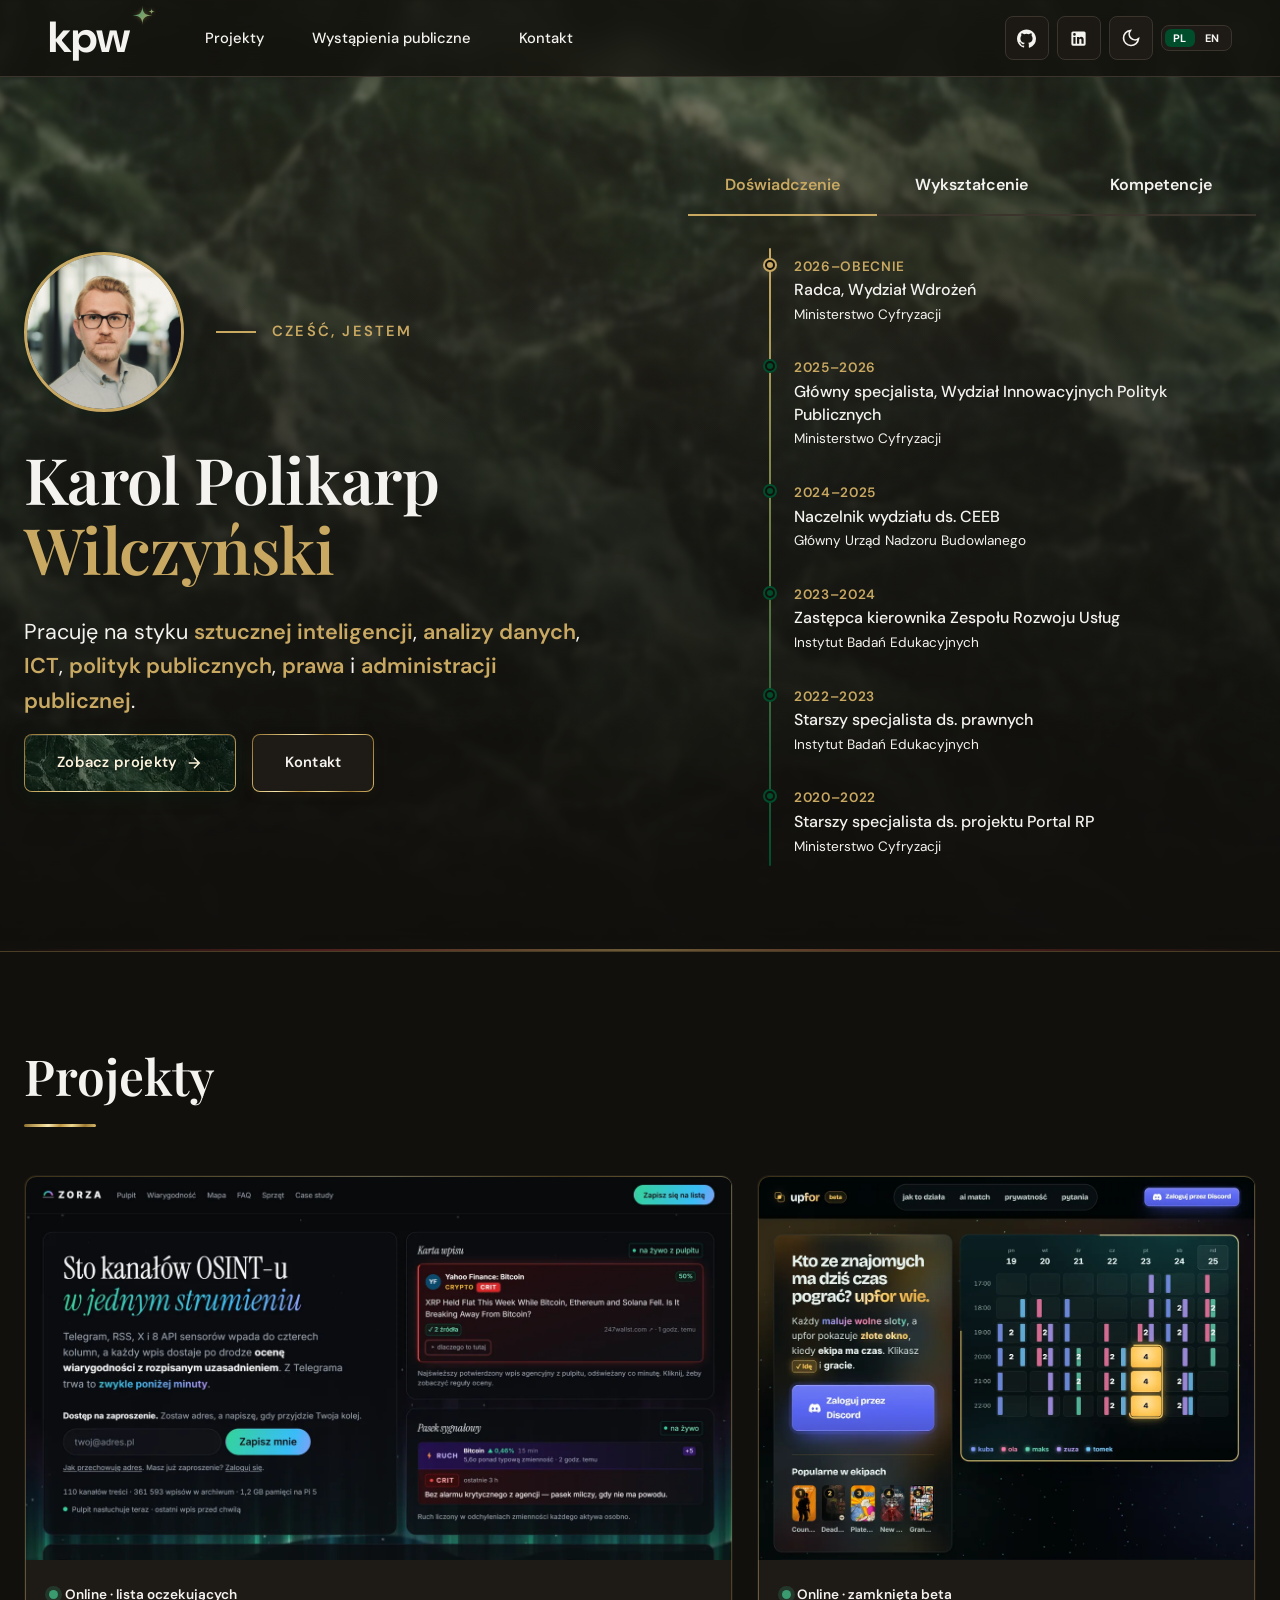
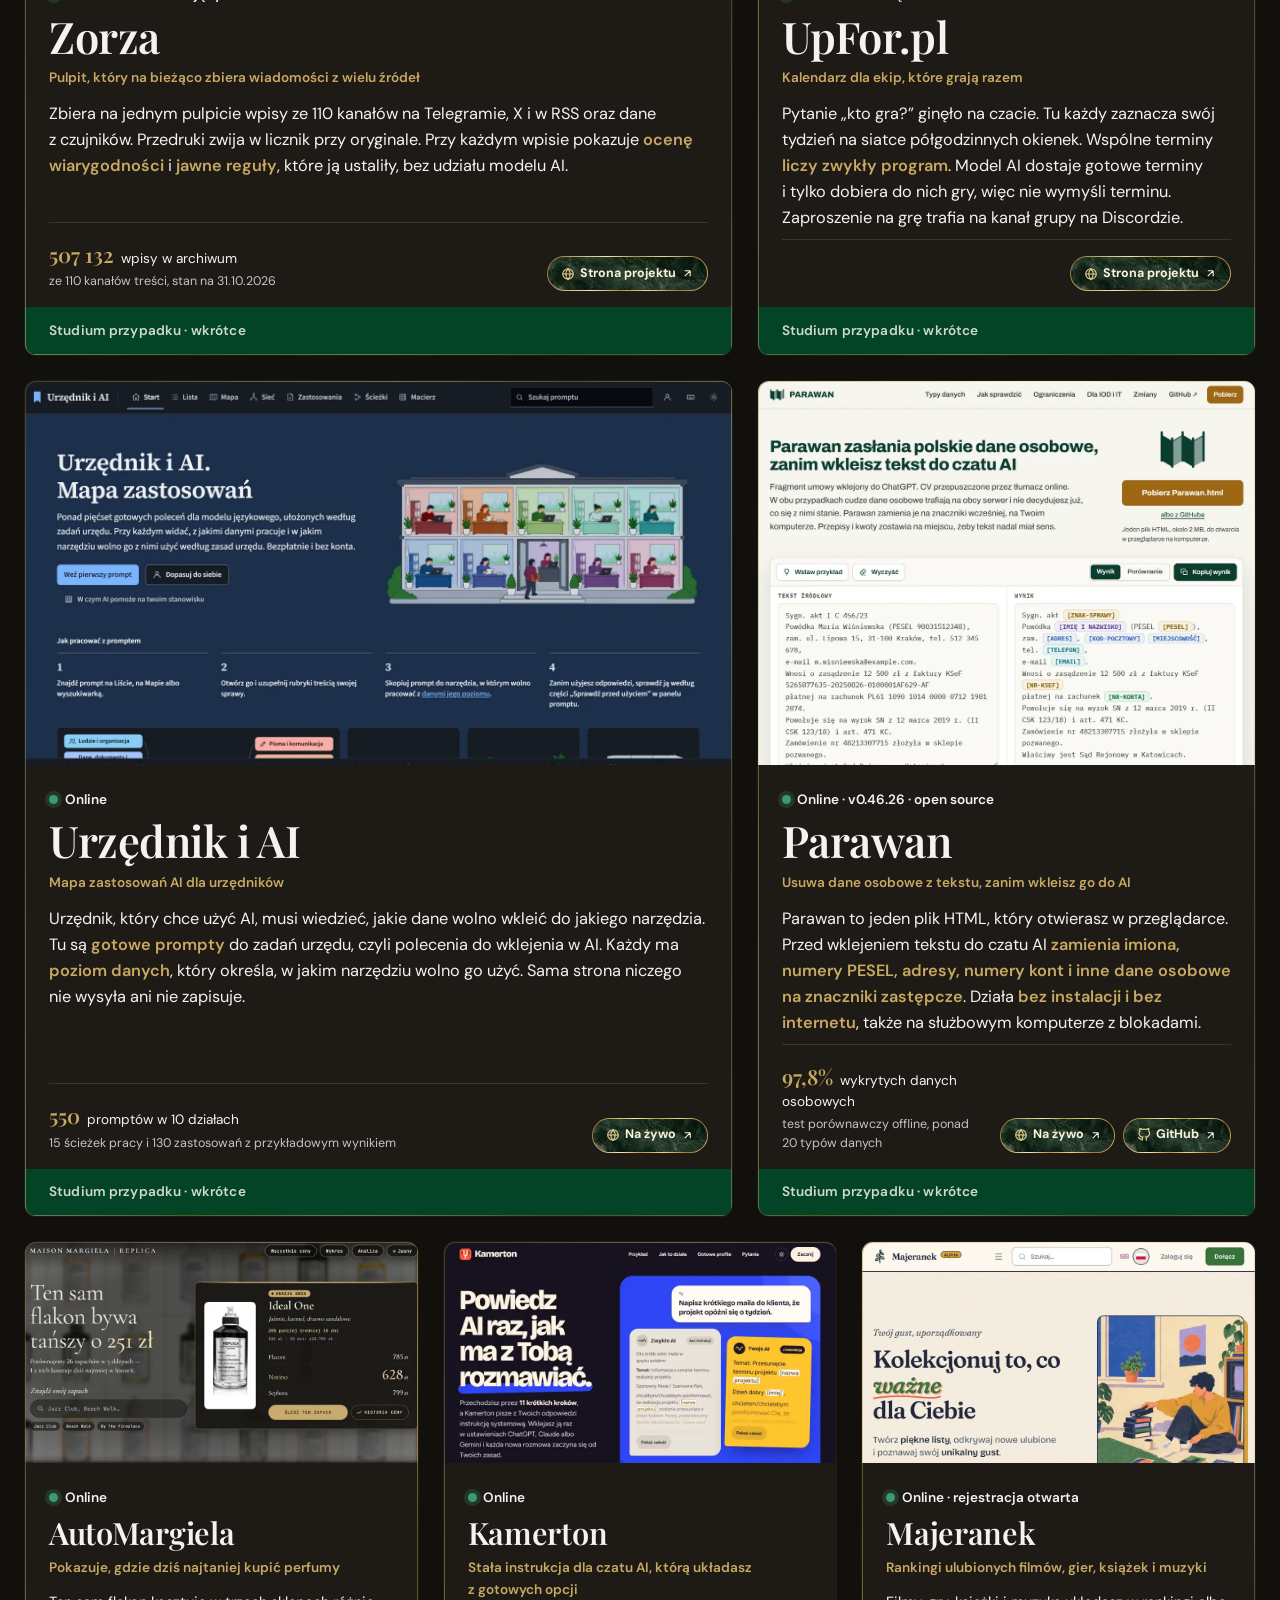
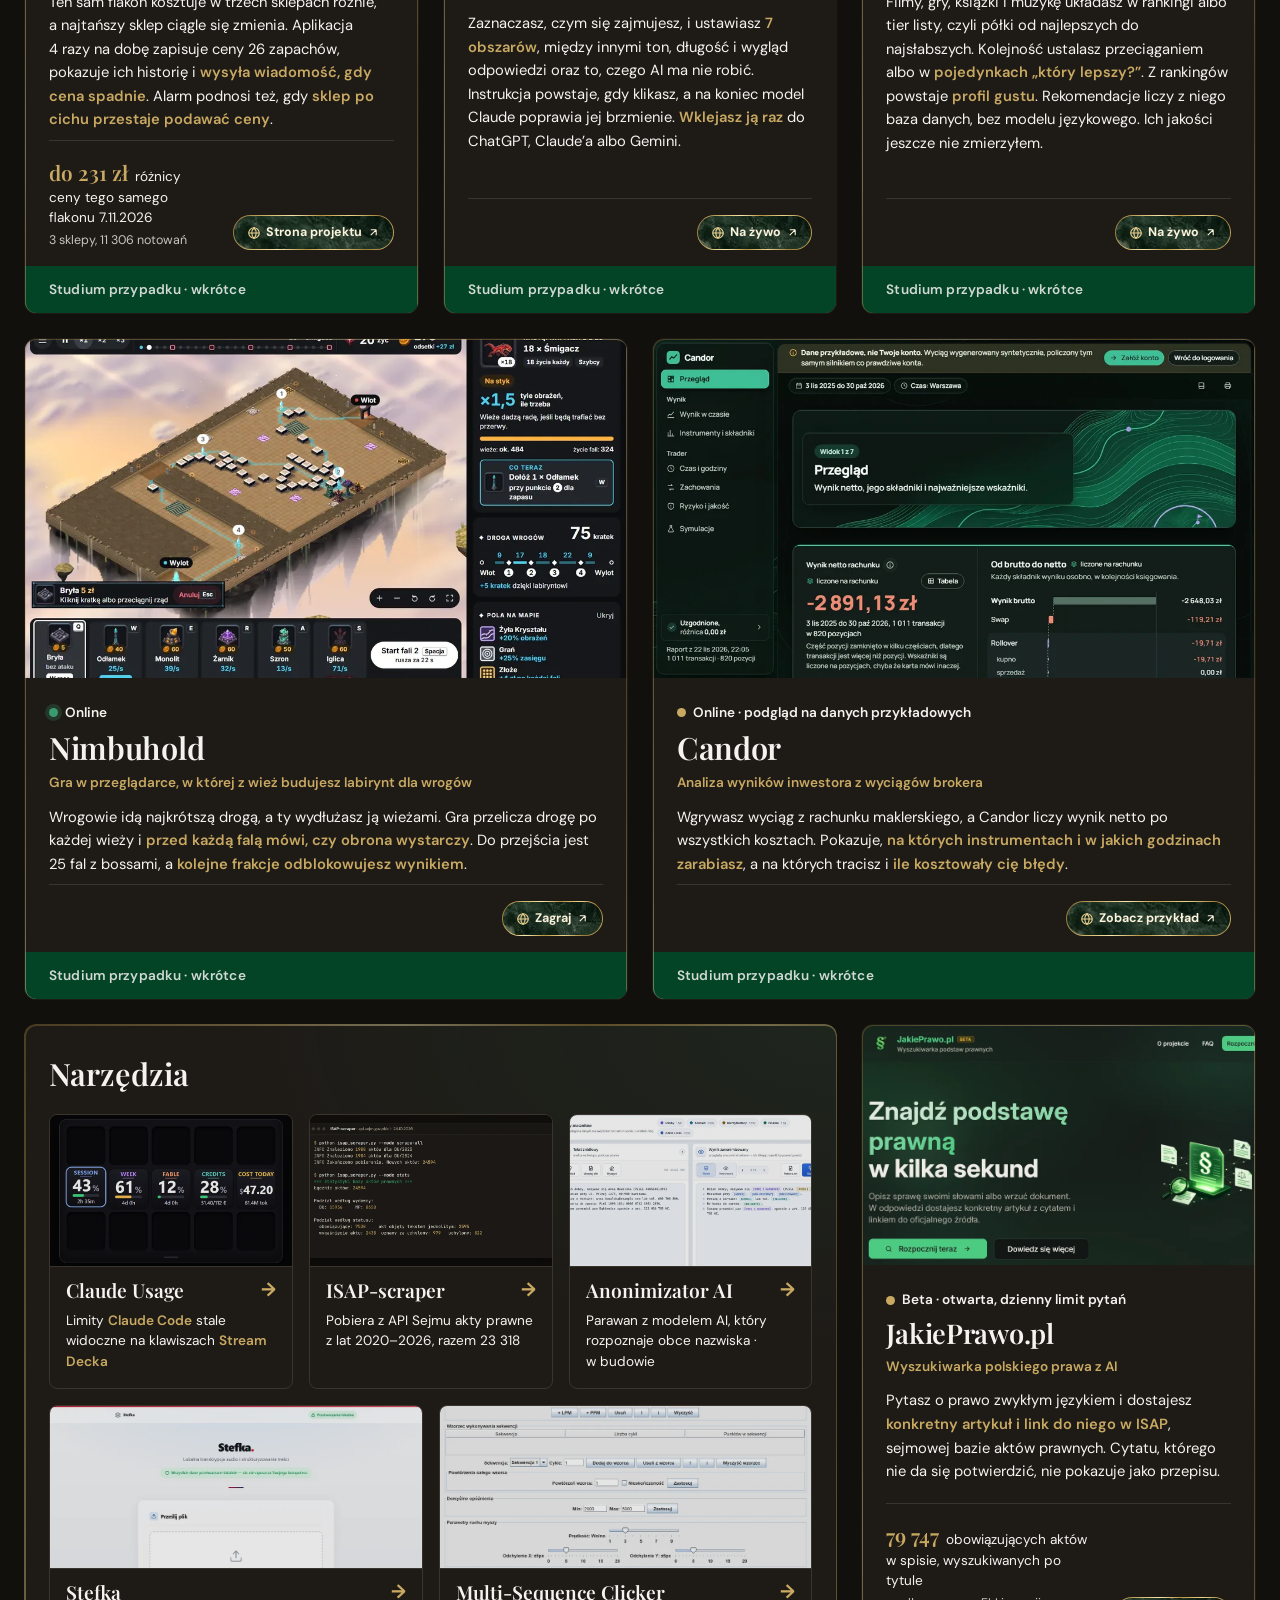
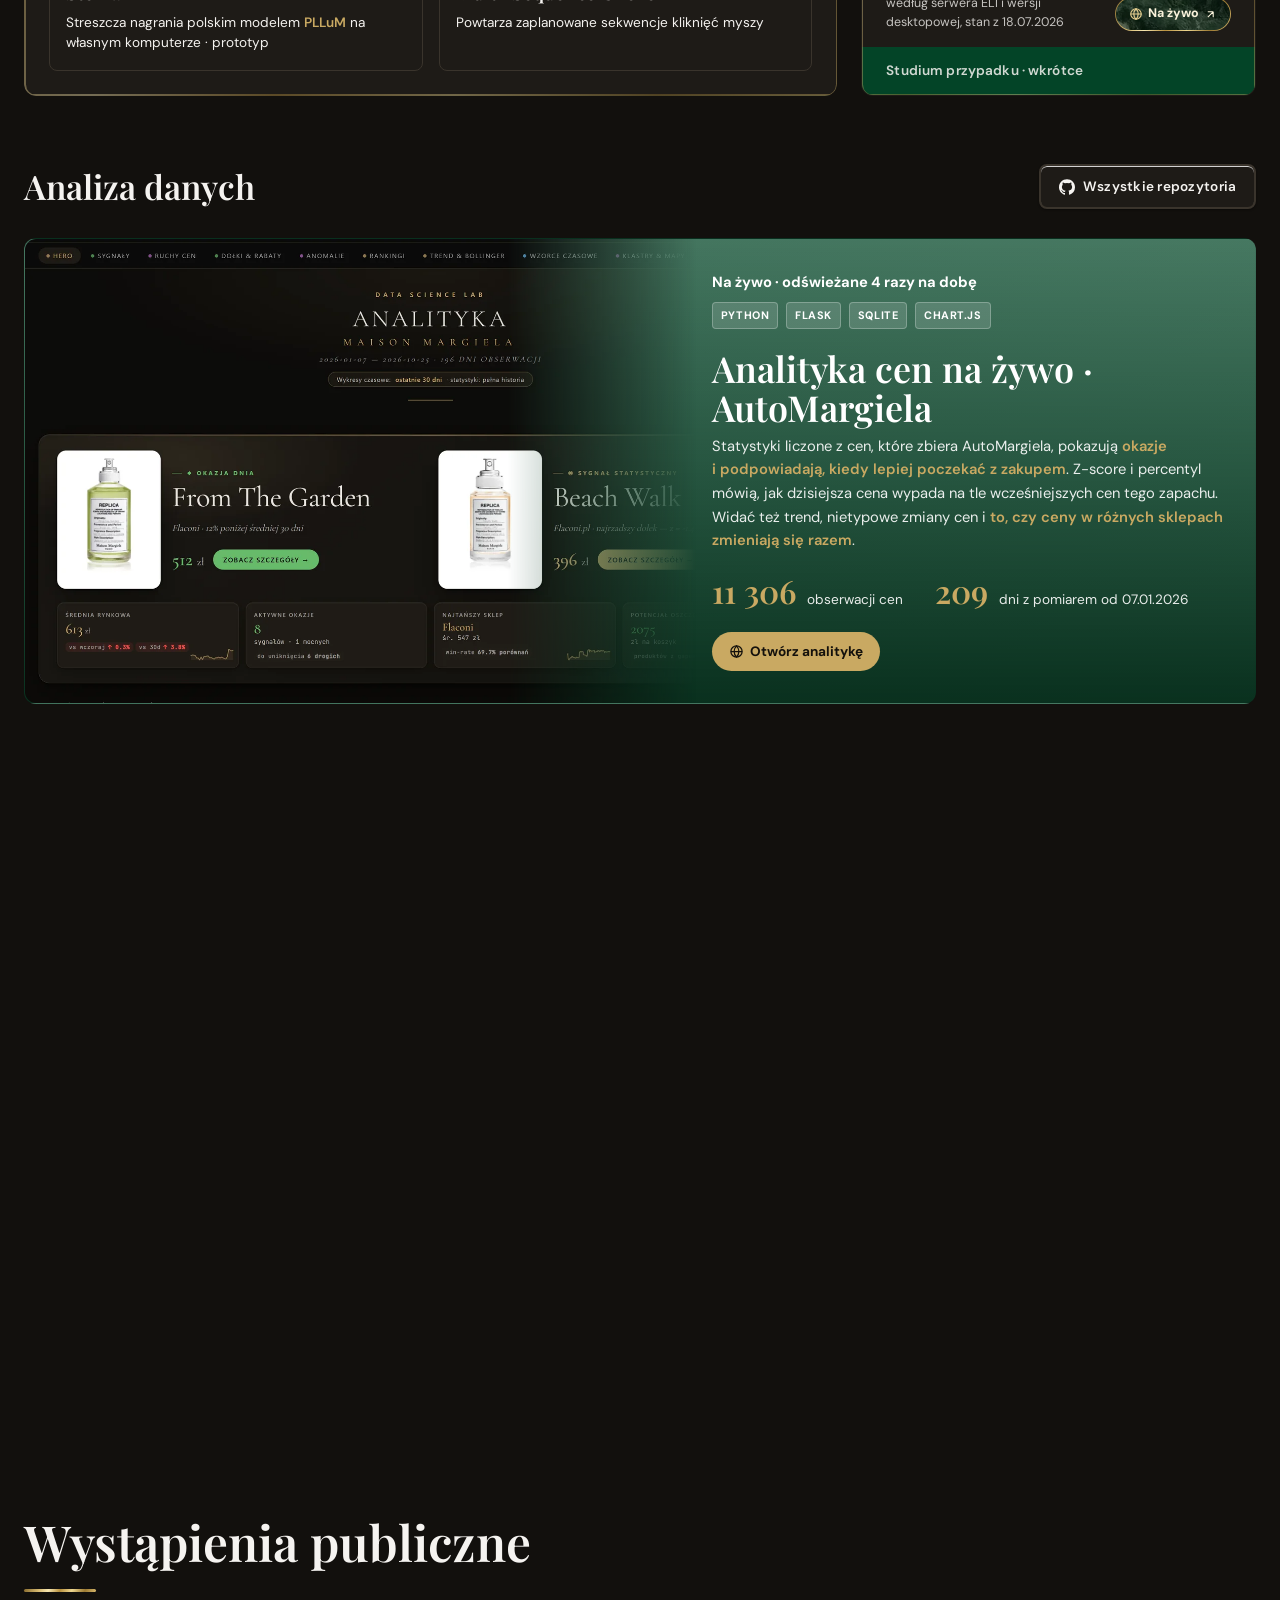
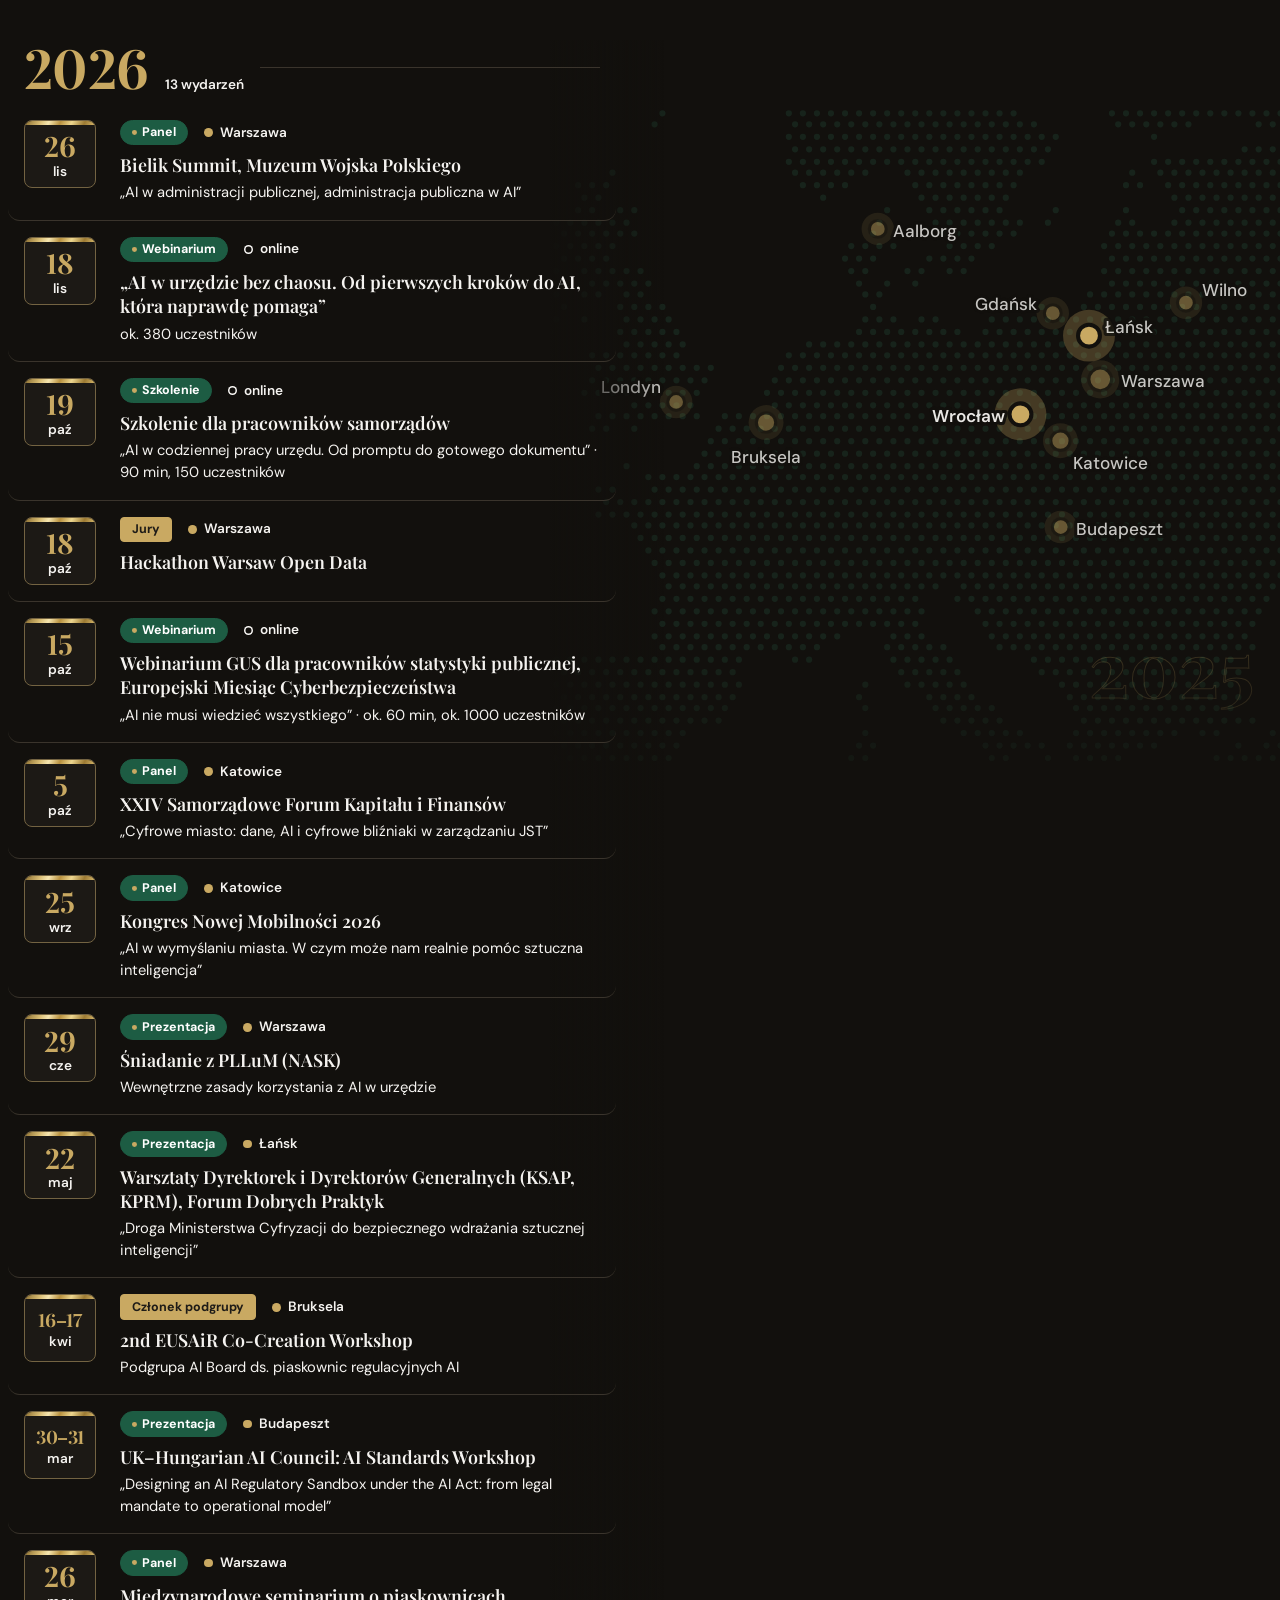
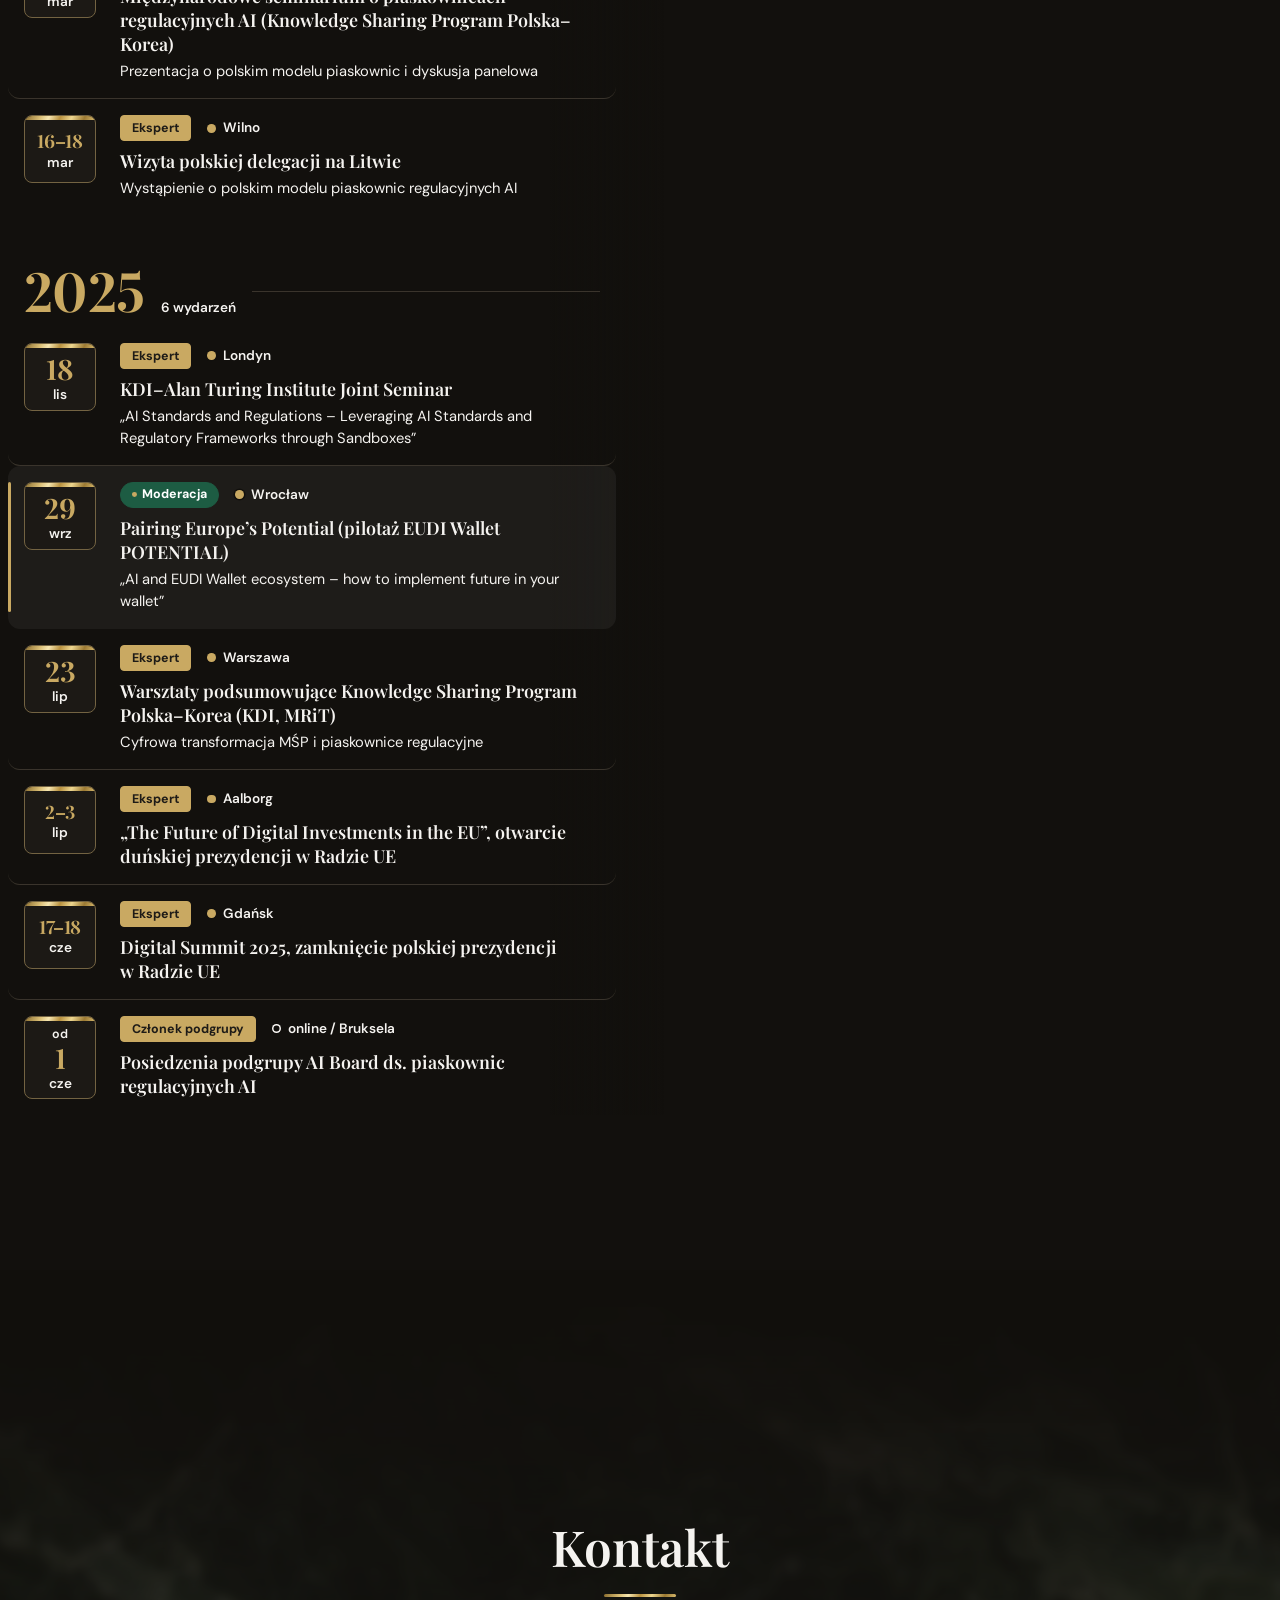
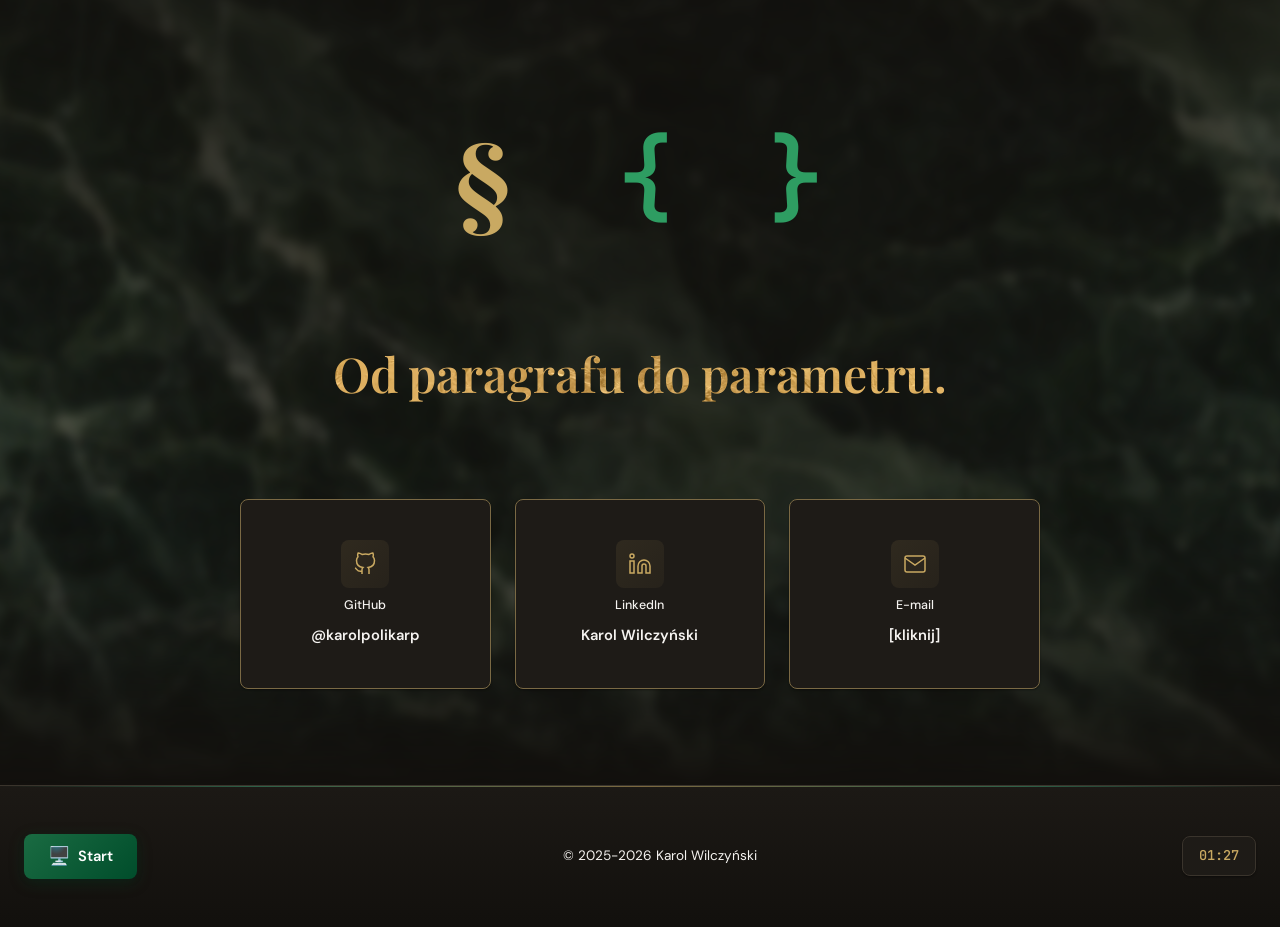
==== commit bce54aea: "feat(site): Bielik Summit 26.11.2026 (panel, Warszawa) w Wystąpieniach Co-Authored-By: Claude Opus 5" ====
--- a/index.html
+++ b/index.html
@@ -895,8 +895,16 @@
                     </div>
                     <div class="talks-wrap">
                     <div class="talks-group">
-                    <h3 class="talks-year" id="talks-2026"><span class="talks-year-num">2026</span> <span class="talks-year-count" data-en="12 events">12 wydarzeń</span></h3>
+                    <h3 class="talks-year" id="talks-2026"><span class="talks-year-num">2026</span> <span class="talks-year-count" data-en="13 events">13 wydarzeń</span></h3>
                     <ol class="talks-list" aria-labelledby="talks-2026">
+                        <li class="talk talk--speak" data-city="warszawa">
+                            <time class="talk-date" datetime="2026-11-26"><span class="td-day">26</span> <span class="td-mon" data-en="Nov">lis</span> <span class="sr-only">2026</span></time>
+                            <div class="talk-body">
+                                <p class="talk-tags"><span class="talk-role talk-role--speak" data-en="Panel">Panel</span> <span class="talk-city" data-en="Warsaw">Warszawa</span></p>
+                                <p class="talk-event" data-en="Bielik Summit, Polish Army Museum">Bielik Summit, Muzeum Wojska Polskiego</p>
+                                <p class="talk-topic" data-en="“AI in public administration, public administration in AI”">„AI w&nbsp;administracji publicznej, administracja publiczna w&nbsp;AI”</p>
+                            </div>
+                        </li>
                         <li class="talk talk--speak">
                             <time class="talk-date" datetime="2026-11-18"><span class="td-day">18</span> <span class="td-mon" data-en="Nov">lis</span> <span class="sr-only">2026</span></time>
                             <div class="talk-body">
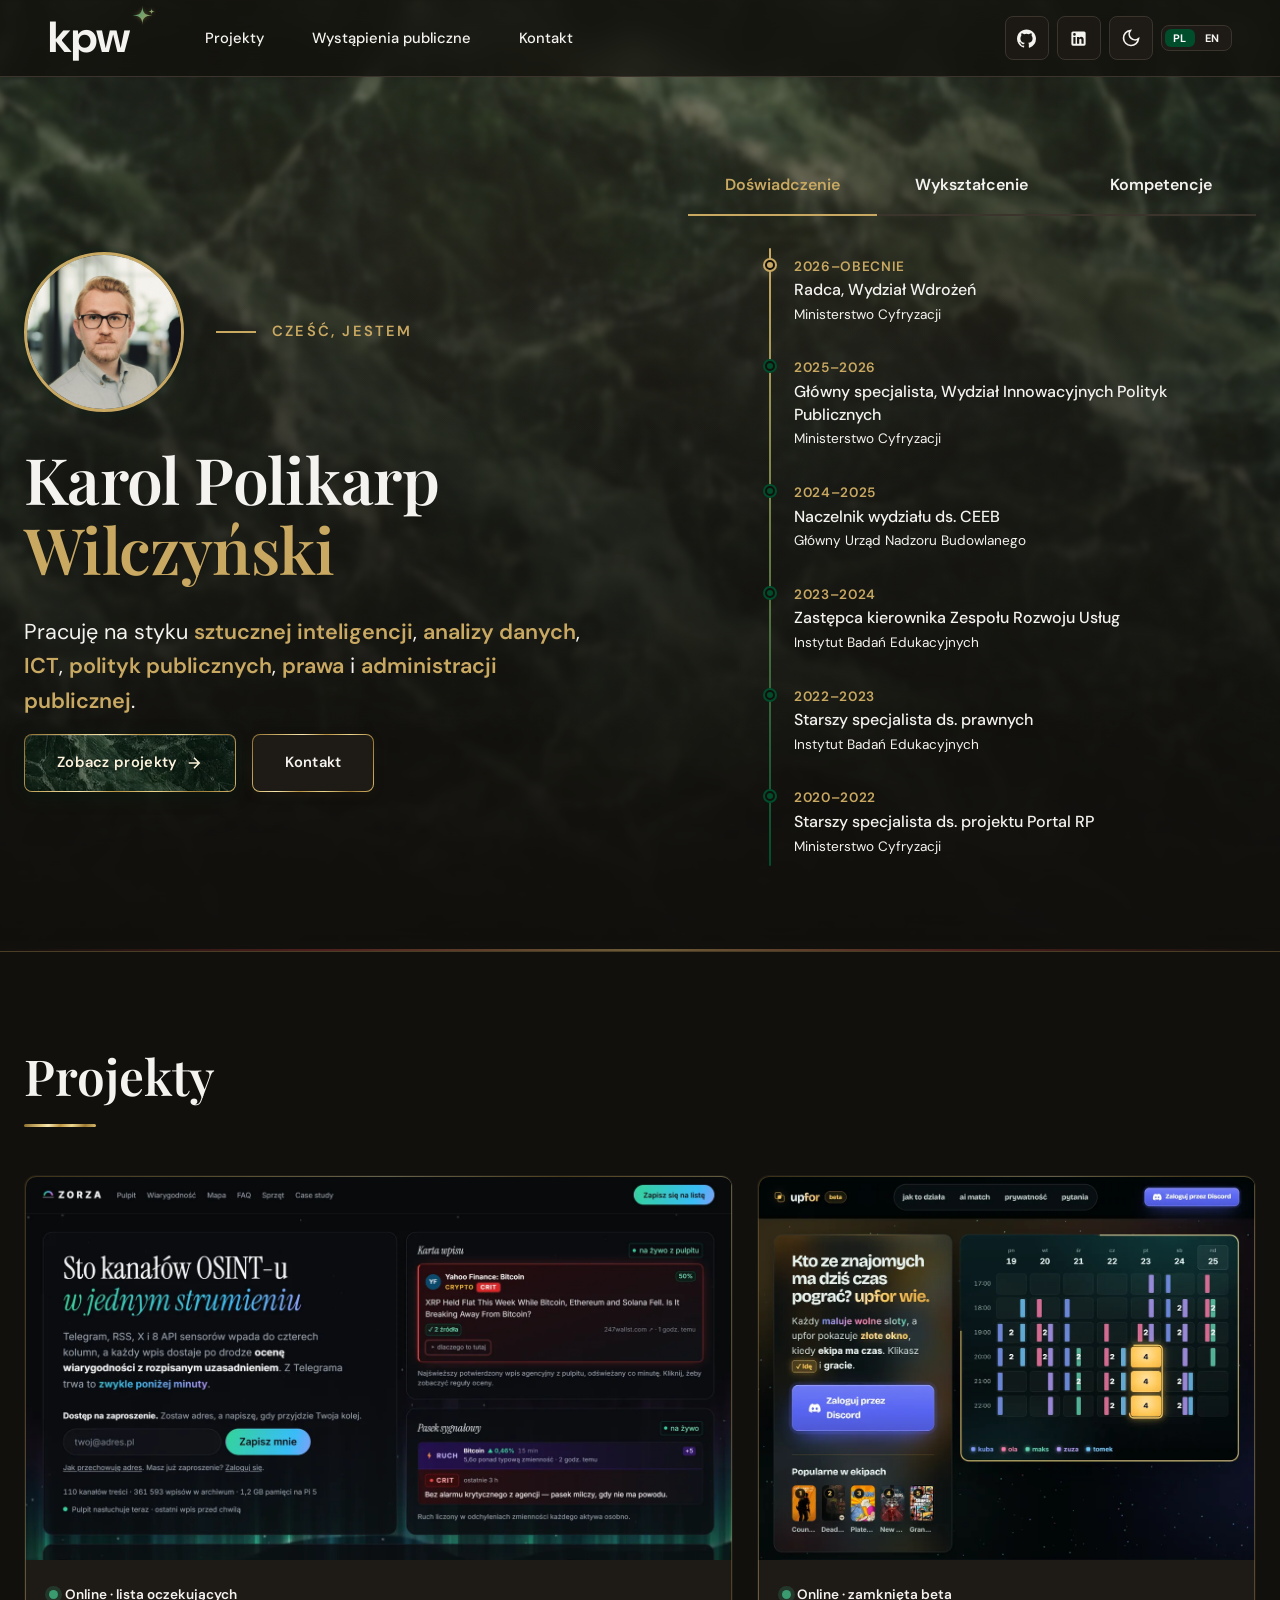
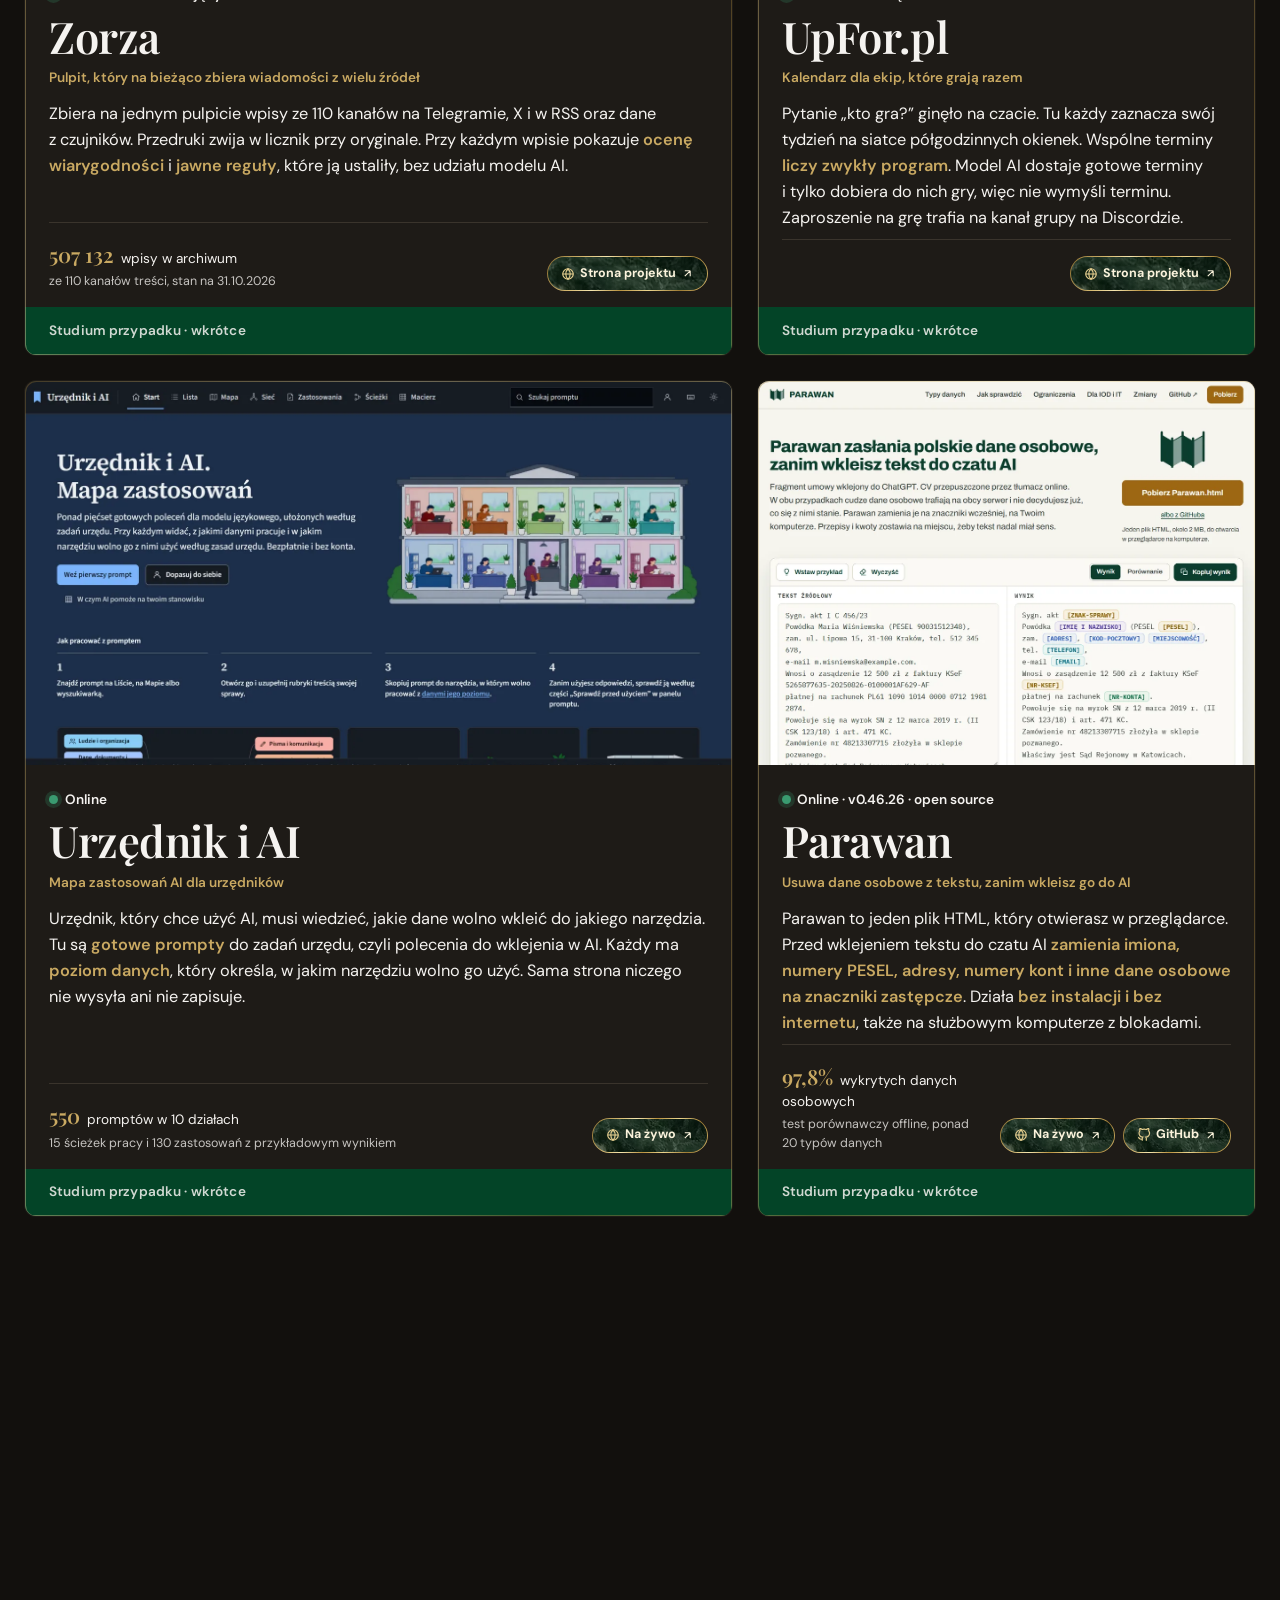
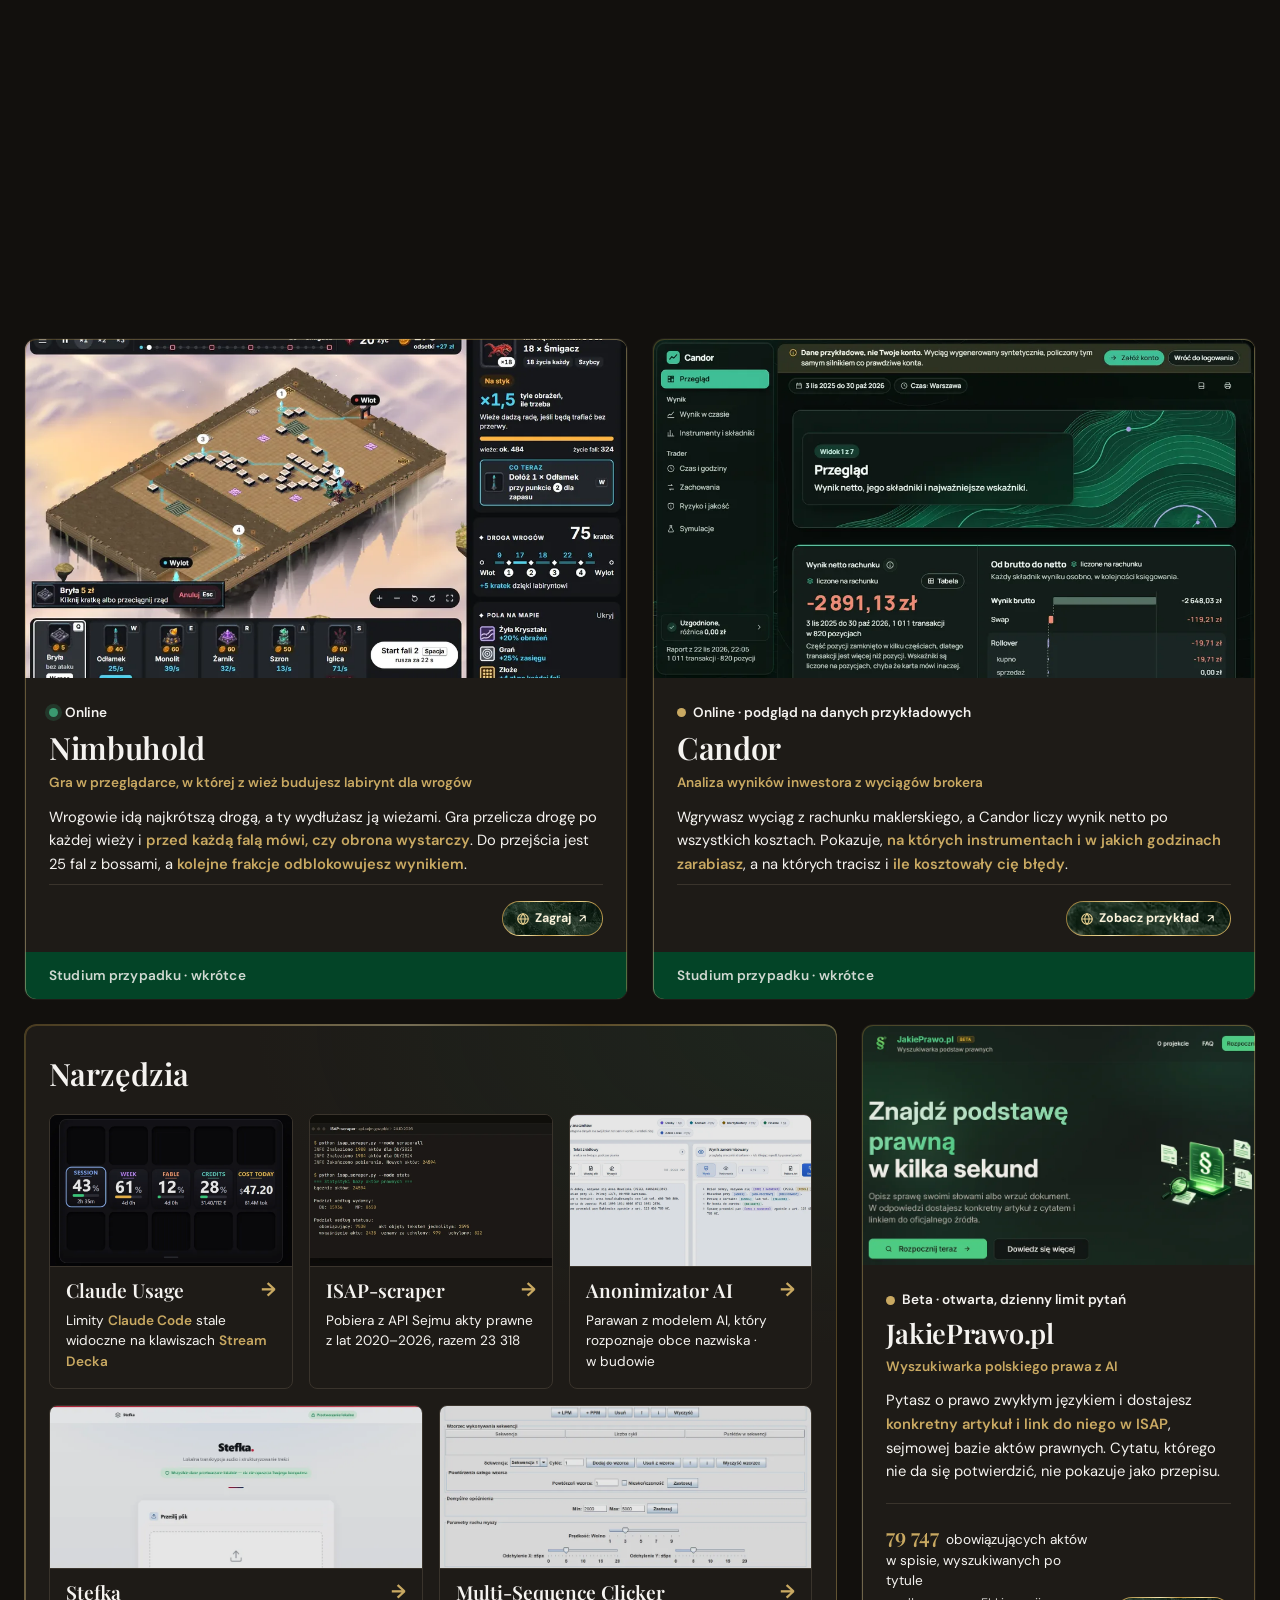
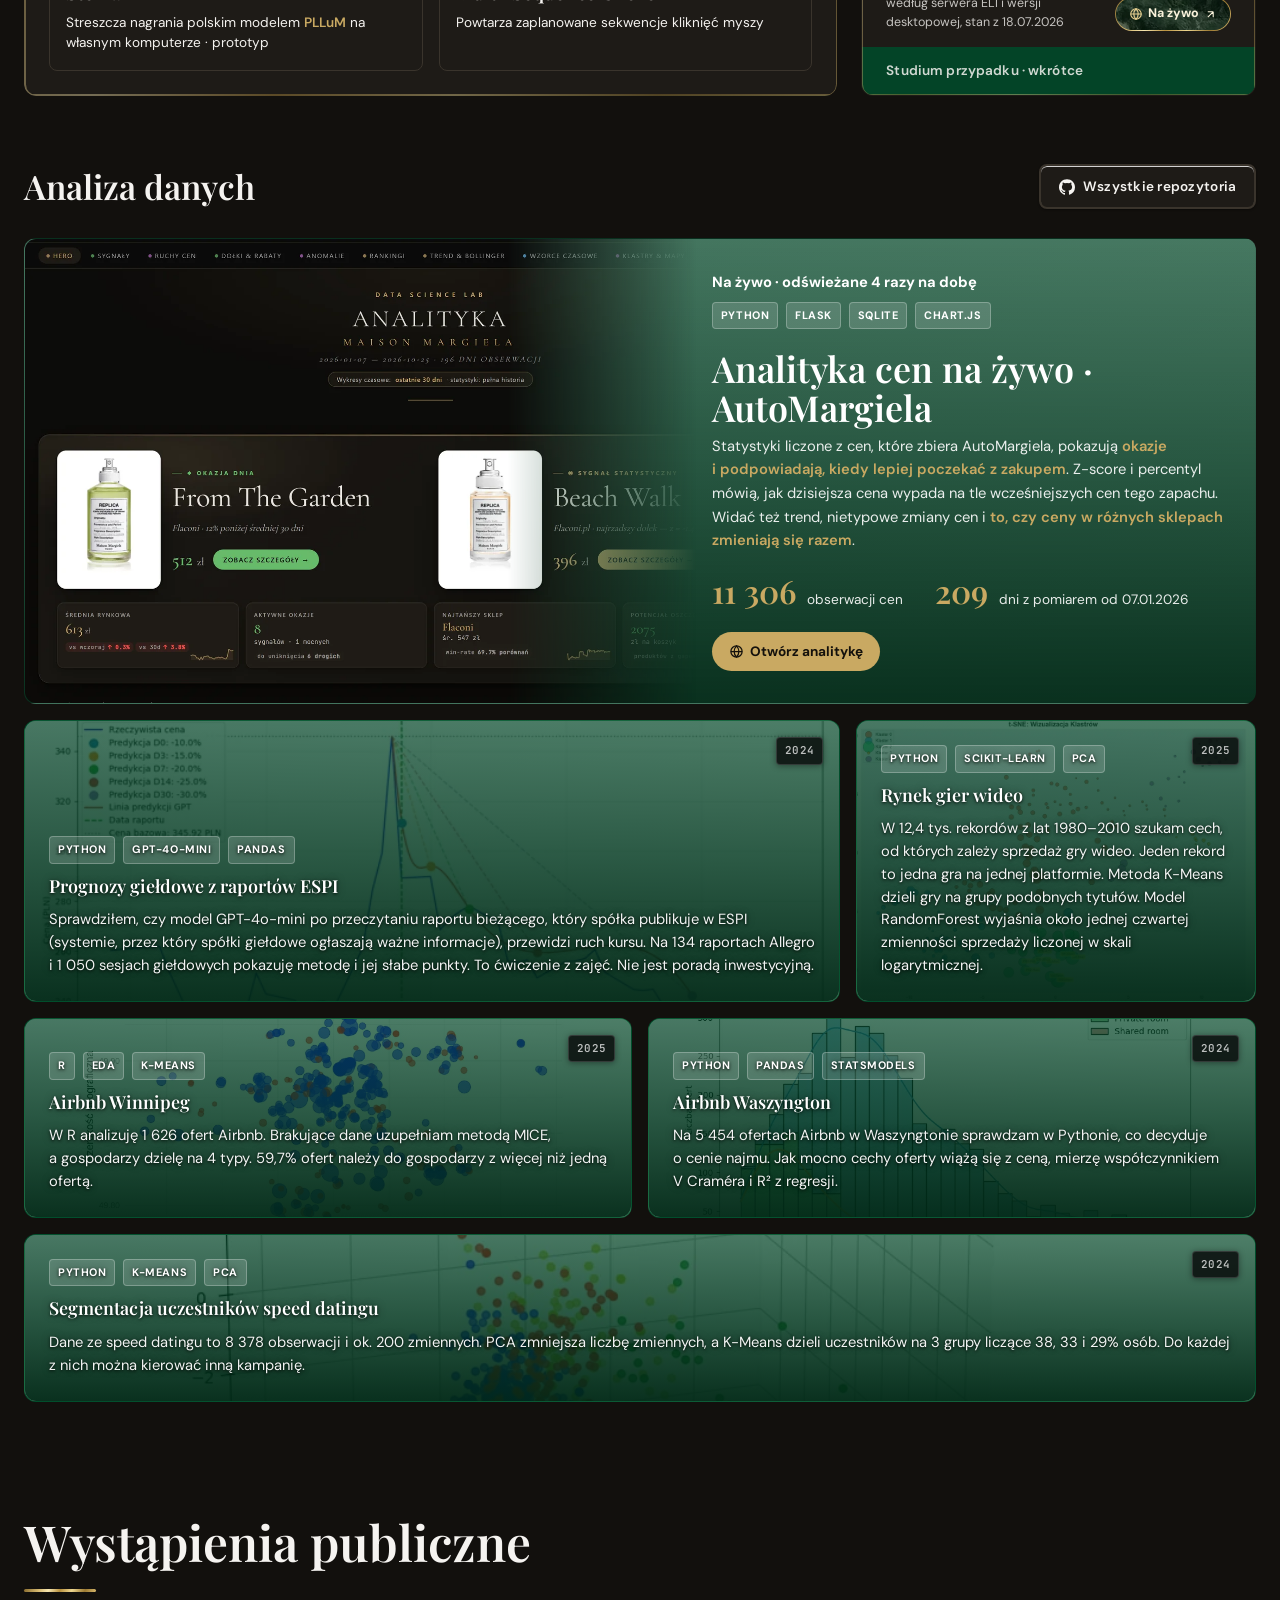
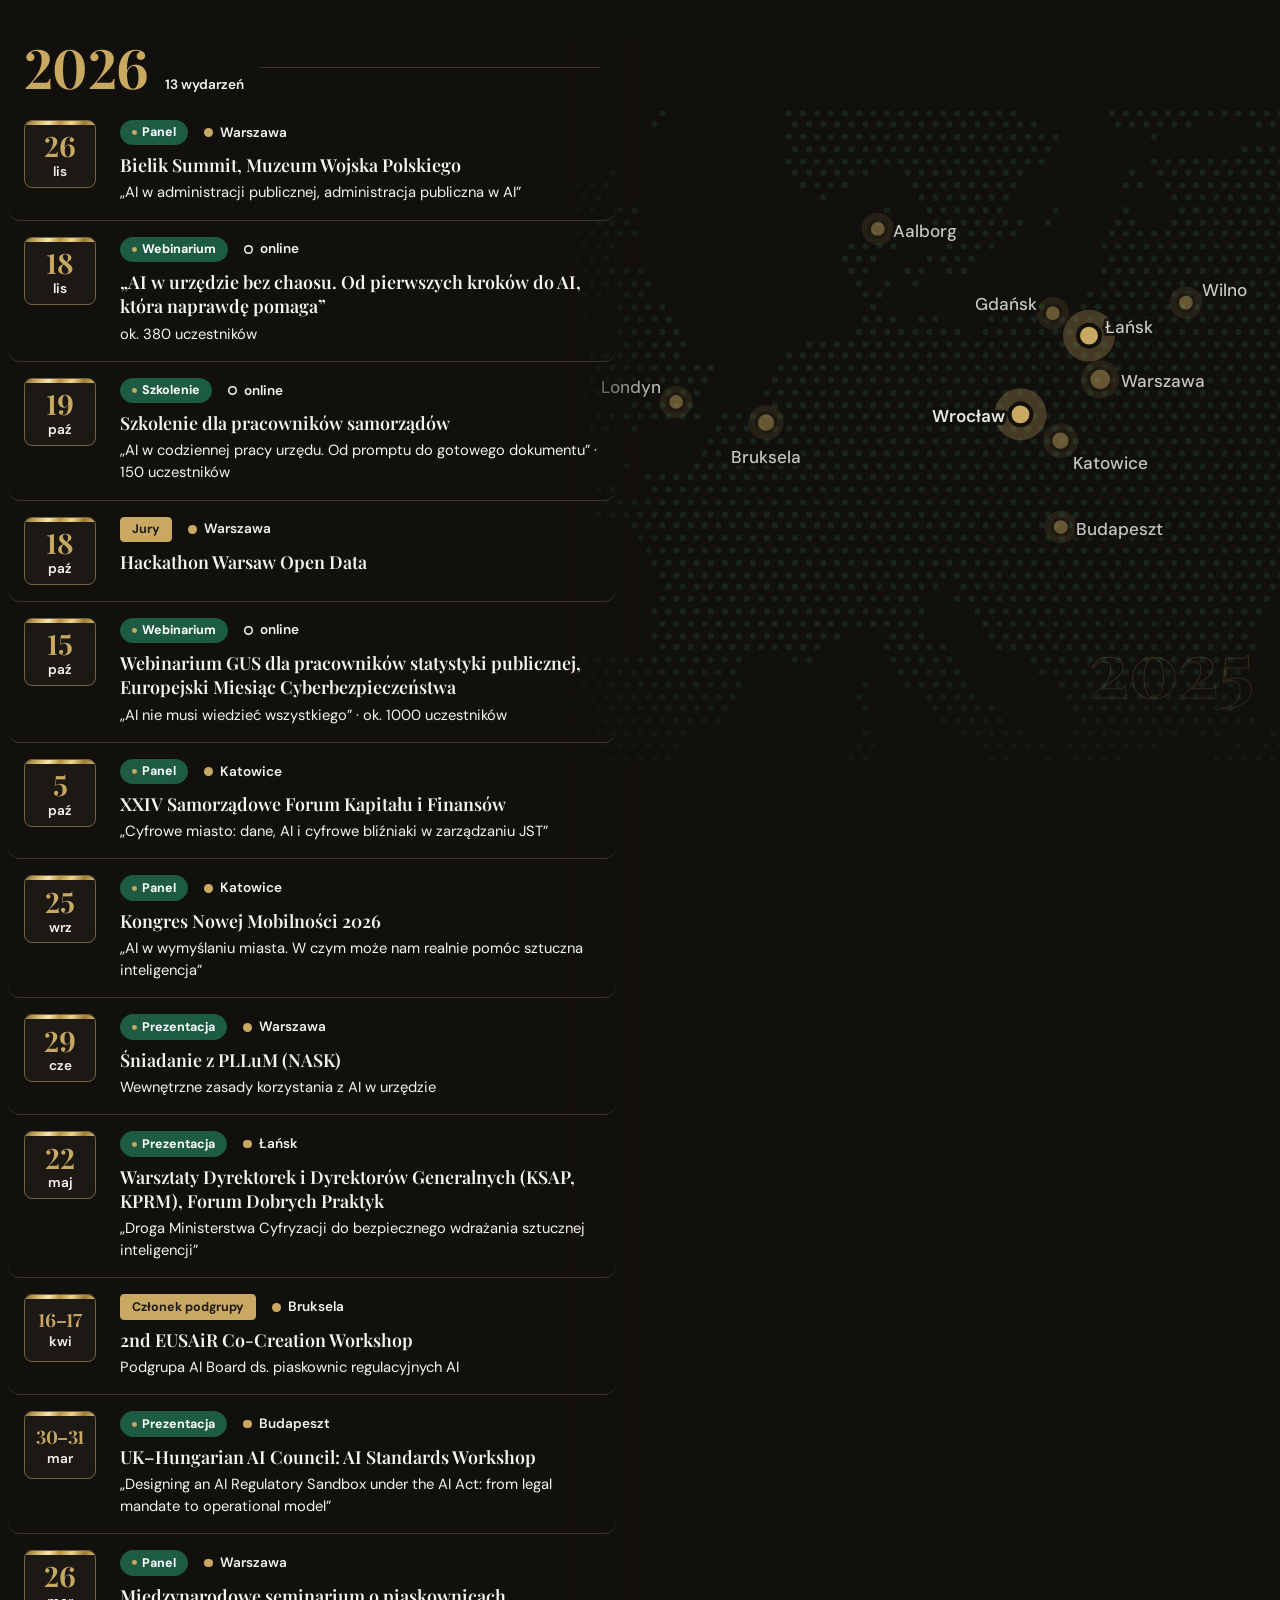
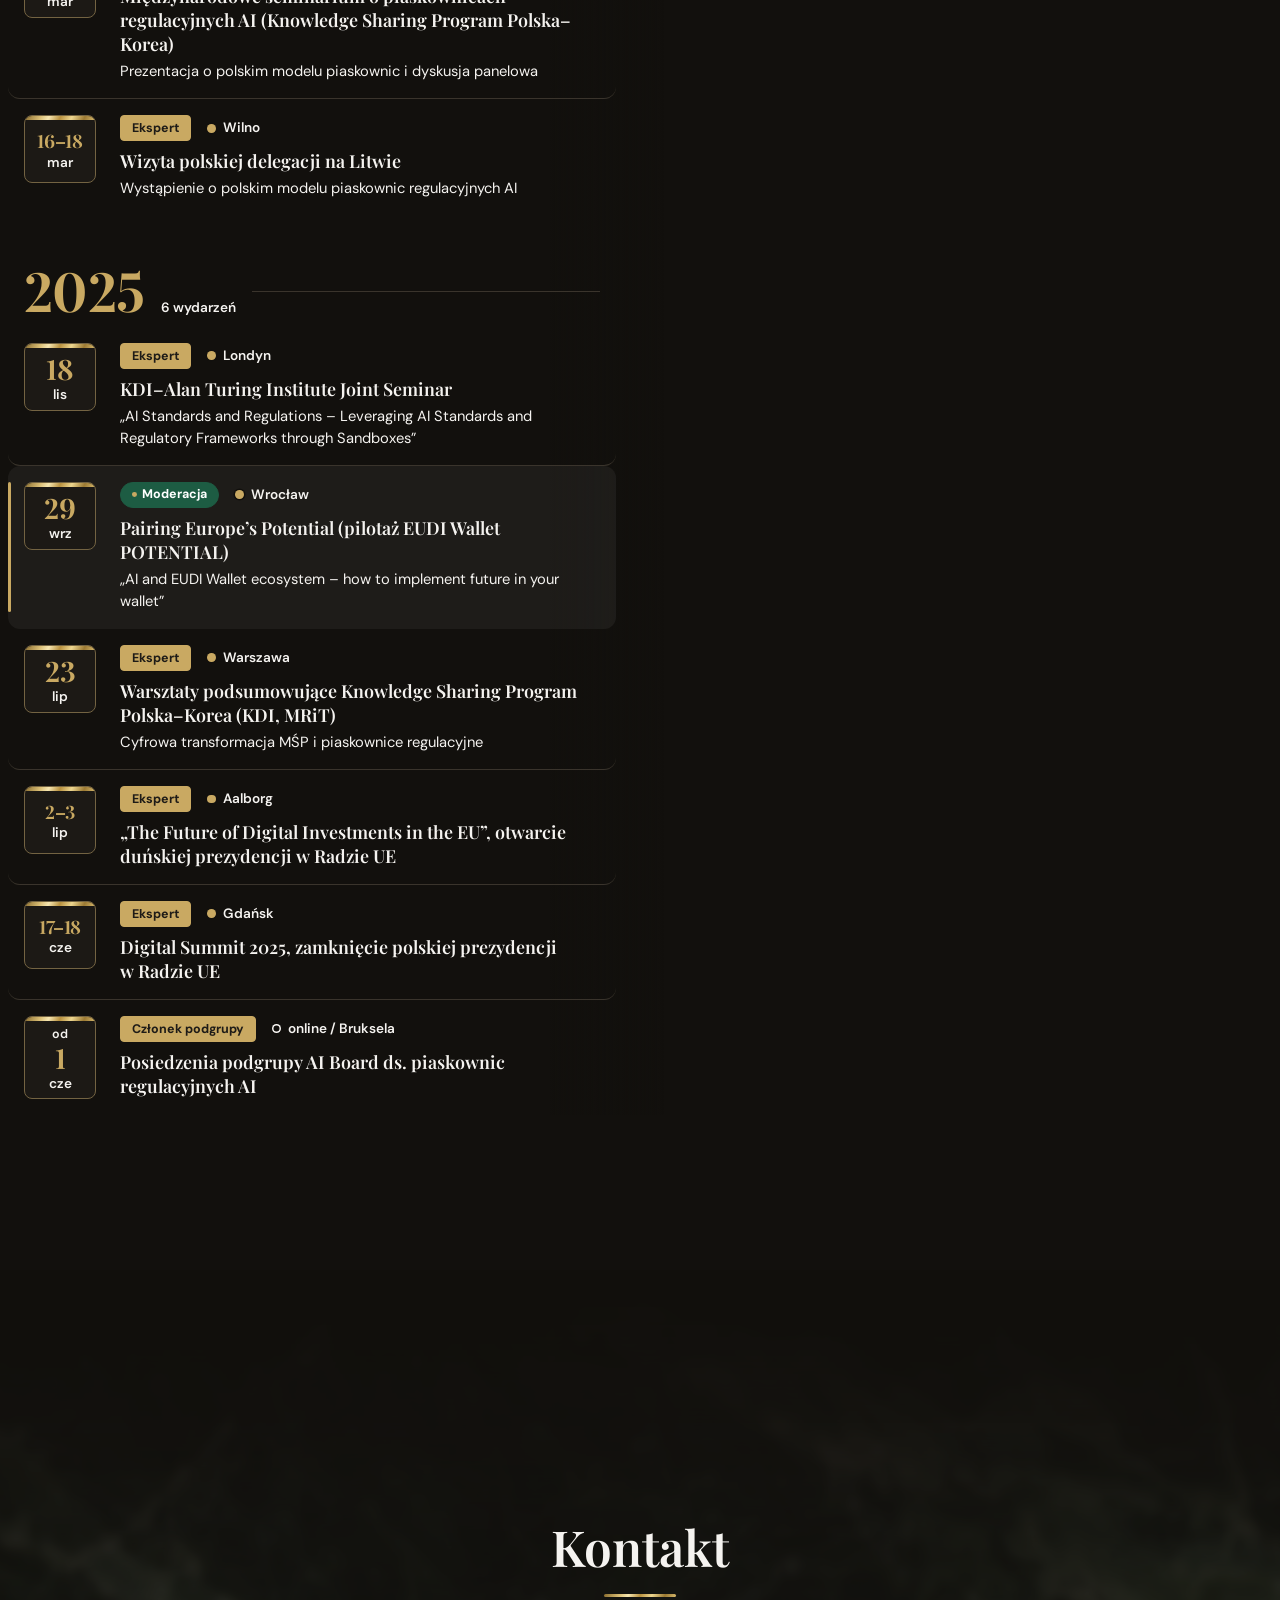
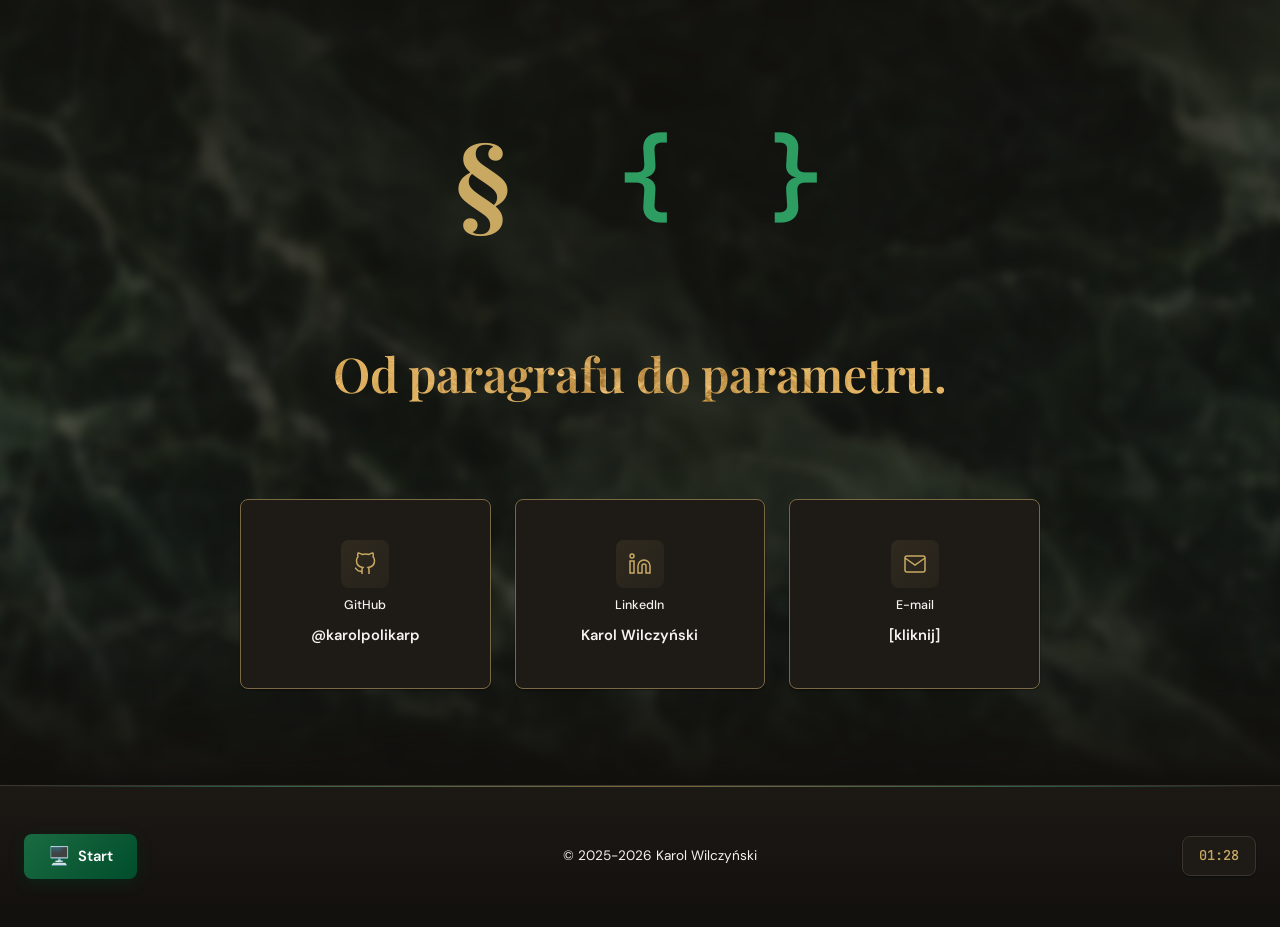
==== commit 651fc746: "docs(site): bez czasu trwania przy dwóch wystąpieniach online Co-Authored-By: Claude Opus 5.5 <norep" ====
--- a/index.html
+++ b/index.html
@@ -918,7 +918,7 @@
                             <div class="talk-body">
                                 <p class="talk-tags"><span class="talk-role talk-role--speak" data-en="Training">Szkolenie</span> <span class="talk-city talk-city--online" data-en="online">online</span></p>
                                 <p class="talk-event" data-en="Training for local government staff">Szkolenie dla pracowników samorządów</p>
-                                <p class="talk-topic" data-en="“AI in everyday office work: from a prompt to a finished document” · 90 min, 150 attendees">„AI w&nbsp;codziennej pracy urzędu. Od promptu do gotowego dokumentu” · 90 min, 150 uczestników</p>
+                                <p class="talk-topic" data-en="“AI in everyday office work: from a prompt to a finished document” · 150 attendees">„AI w&nbsp;codziennej pracy urzędu. Od promptu do gotowego dokumentu” · 150 uczestników</p>
                             </div>
                         </li>
                         <li class="talk talk--gold" data-city="warszawa">
@@ -933,7 +933,7 @@
                             <div class="talk-body">
                                 <p class="talk-tags"><span class="talk-role talk-role--speak" data-en="Webinar">Webinarium</span> <span class="talk-city talk-city--online" data-en="online">online</span></p>
                                 <p class="talk-event" data-en="Statistics Poland (GUS) webinar for public statistics staff, European Cybersecurity Month">Webinarium GUS dla pracowników statystyki publicznej, Europejski Miesiąc Cyberbezpieczeństwa</p>
-                                <p class="talk-topic" data-en="“AI doesn’t need to know everything” · about 60 min, about 1,000 attendees">„AI nie musi wiedzieć wszystkiego” · ok. 60 min, ok. 1000 uczestników</p>
+                                <p class="talk-topic" data-en="“AI doesn’t need to know everything” · about 1,000 attendees">„AI nie musi wiedzieć wszystkiego” · ok. 1000 uczestników</p>
                             </div>
                         </li>
                         <li class="talk talk--speak" data-city="katowice">
